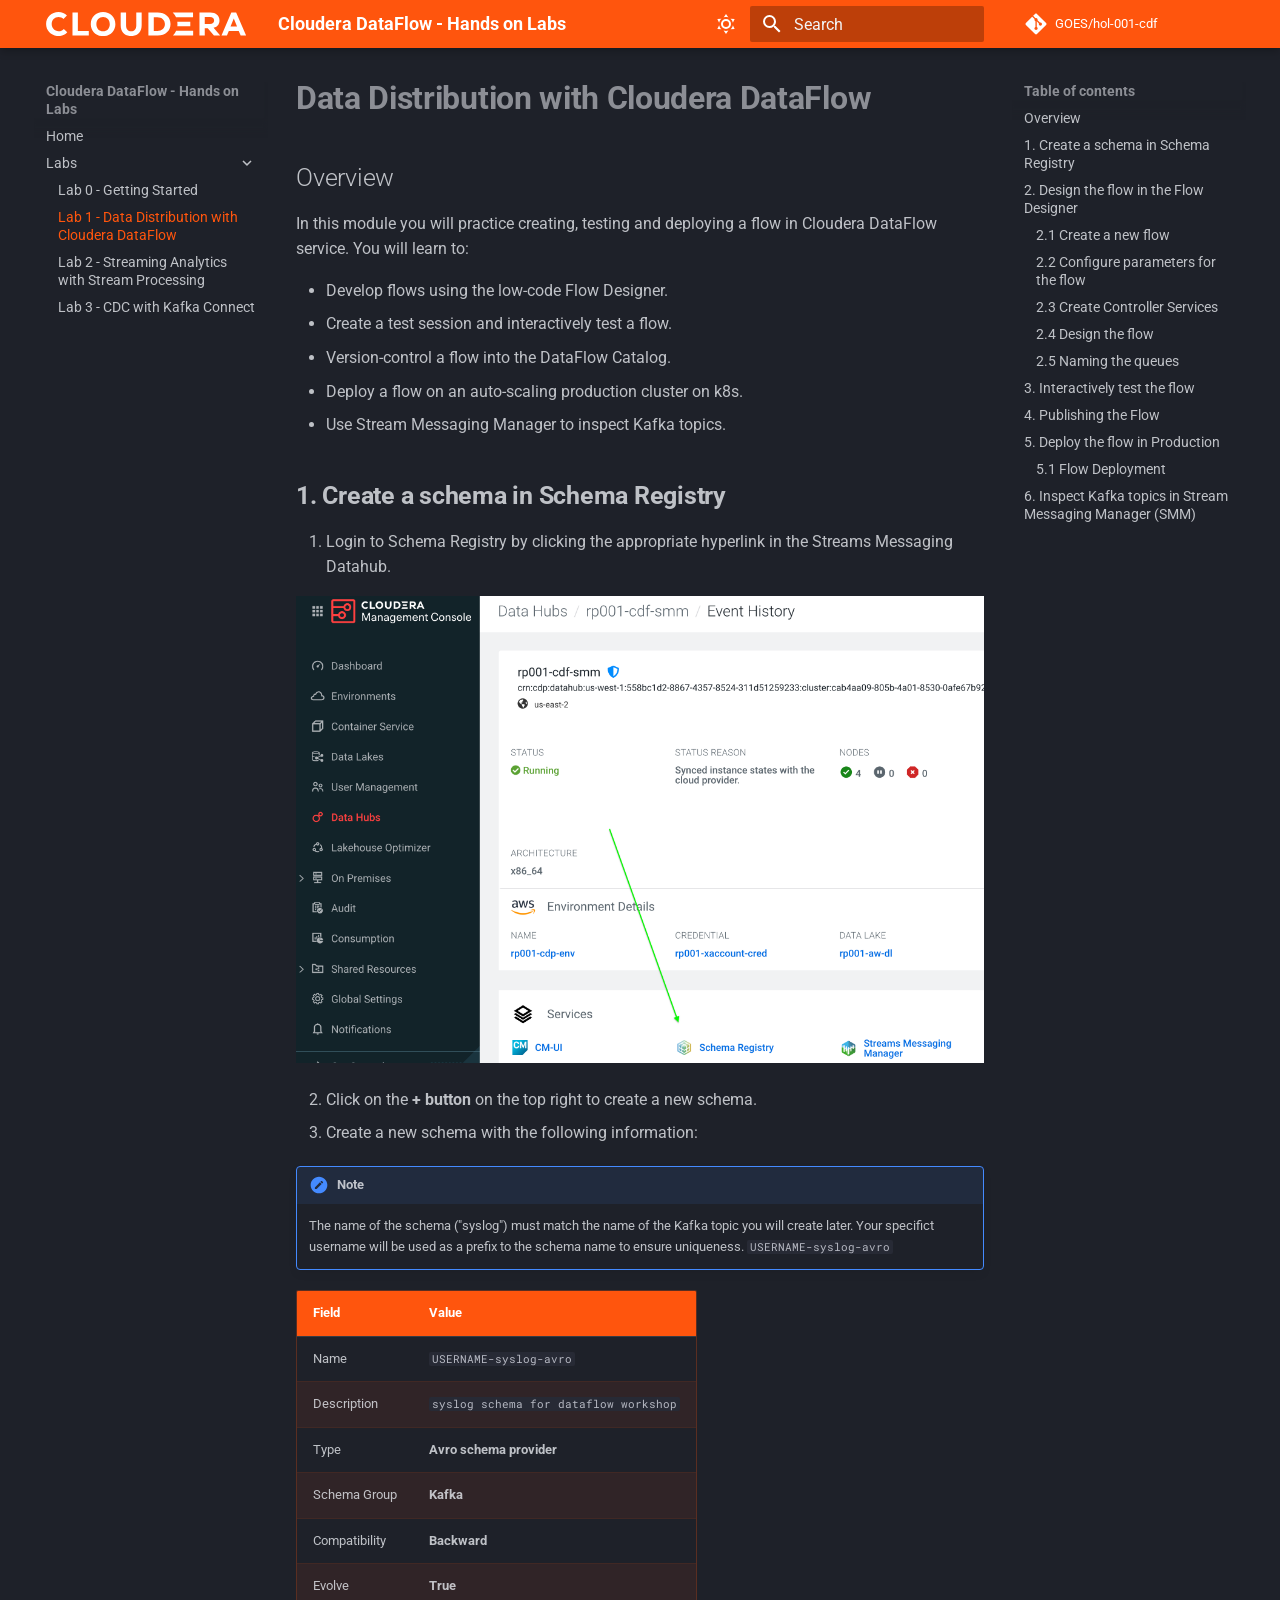
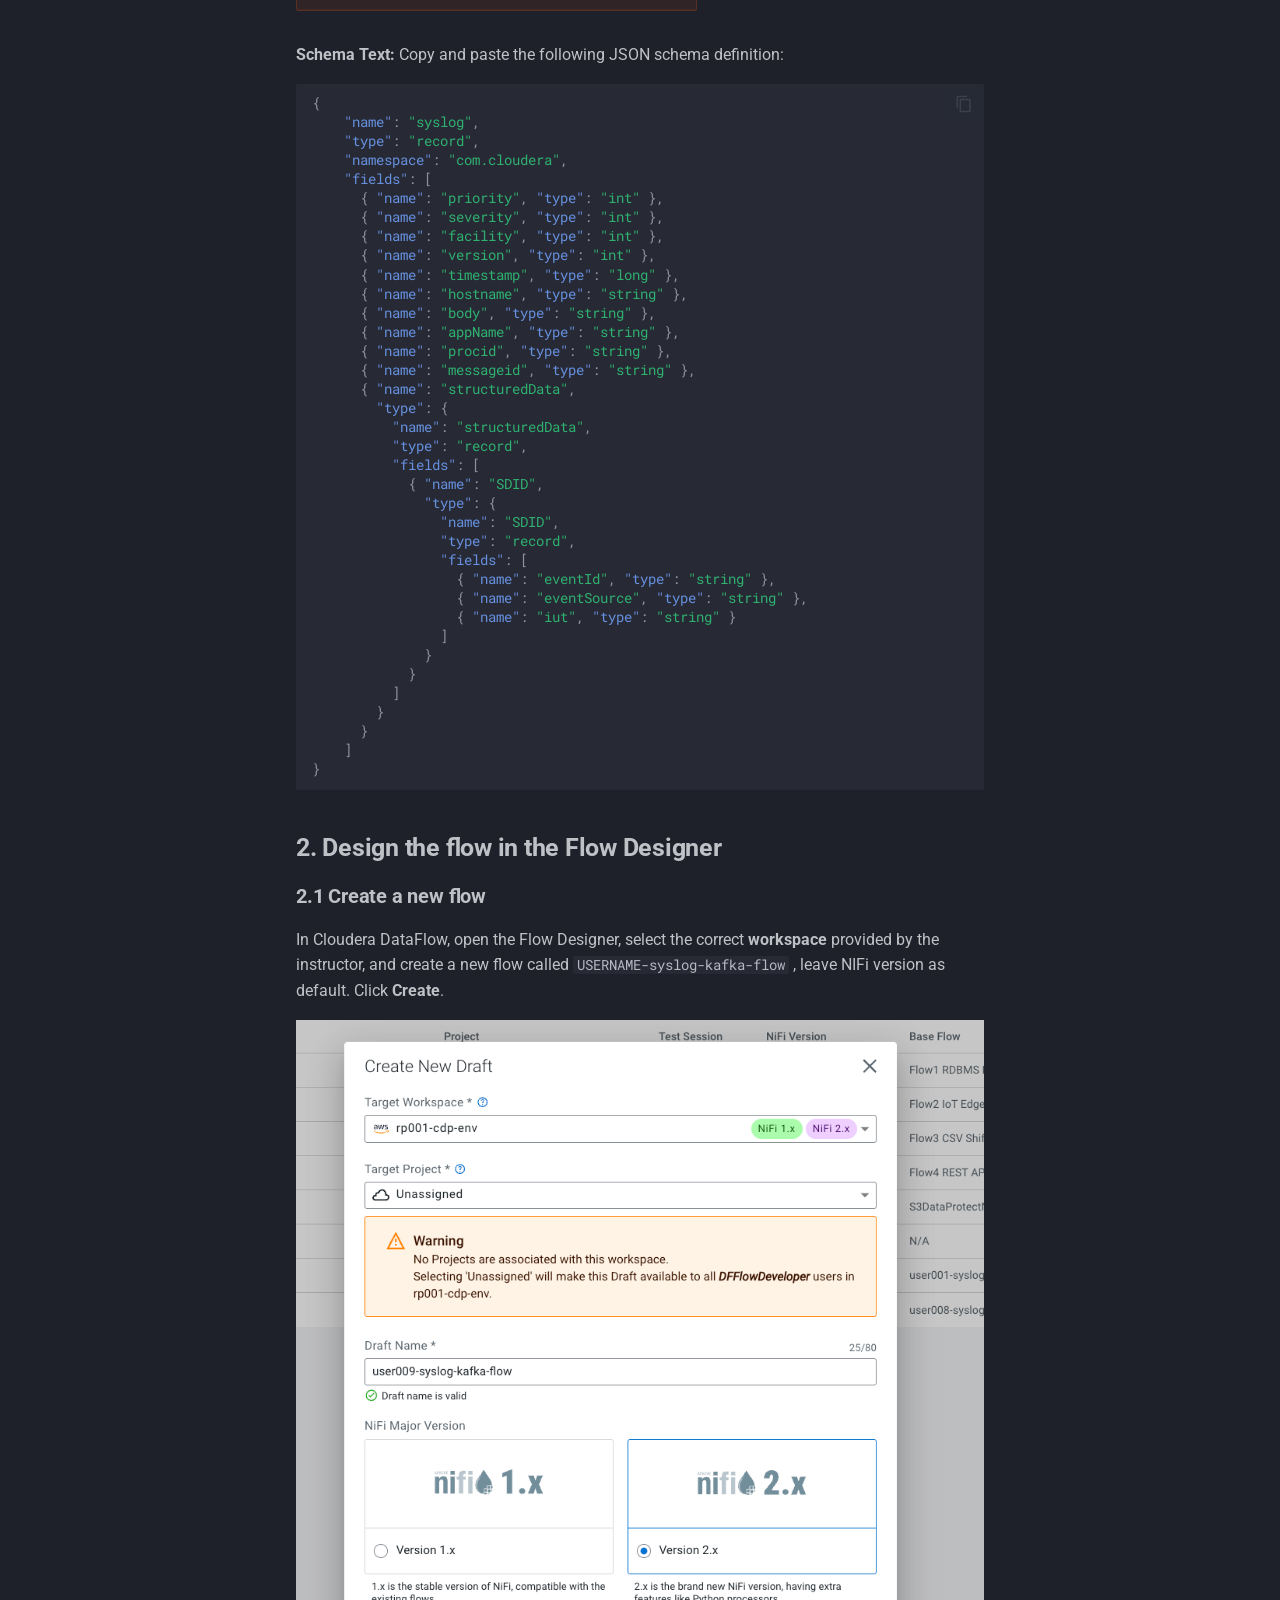
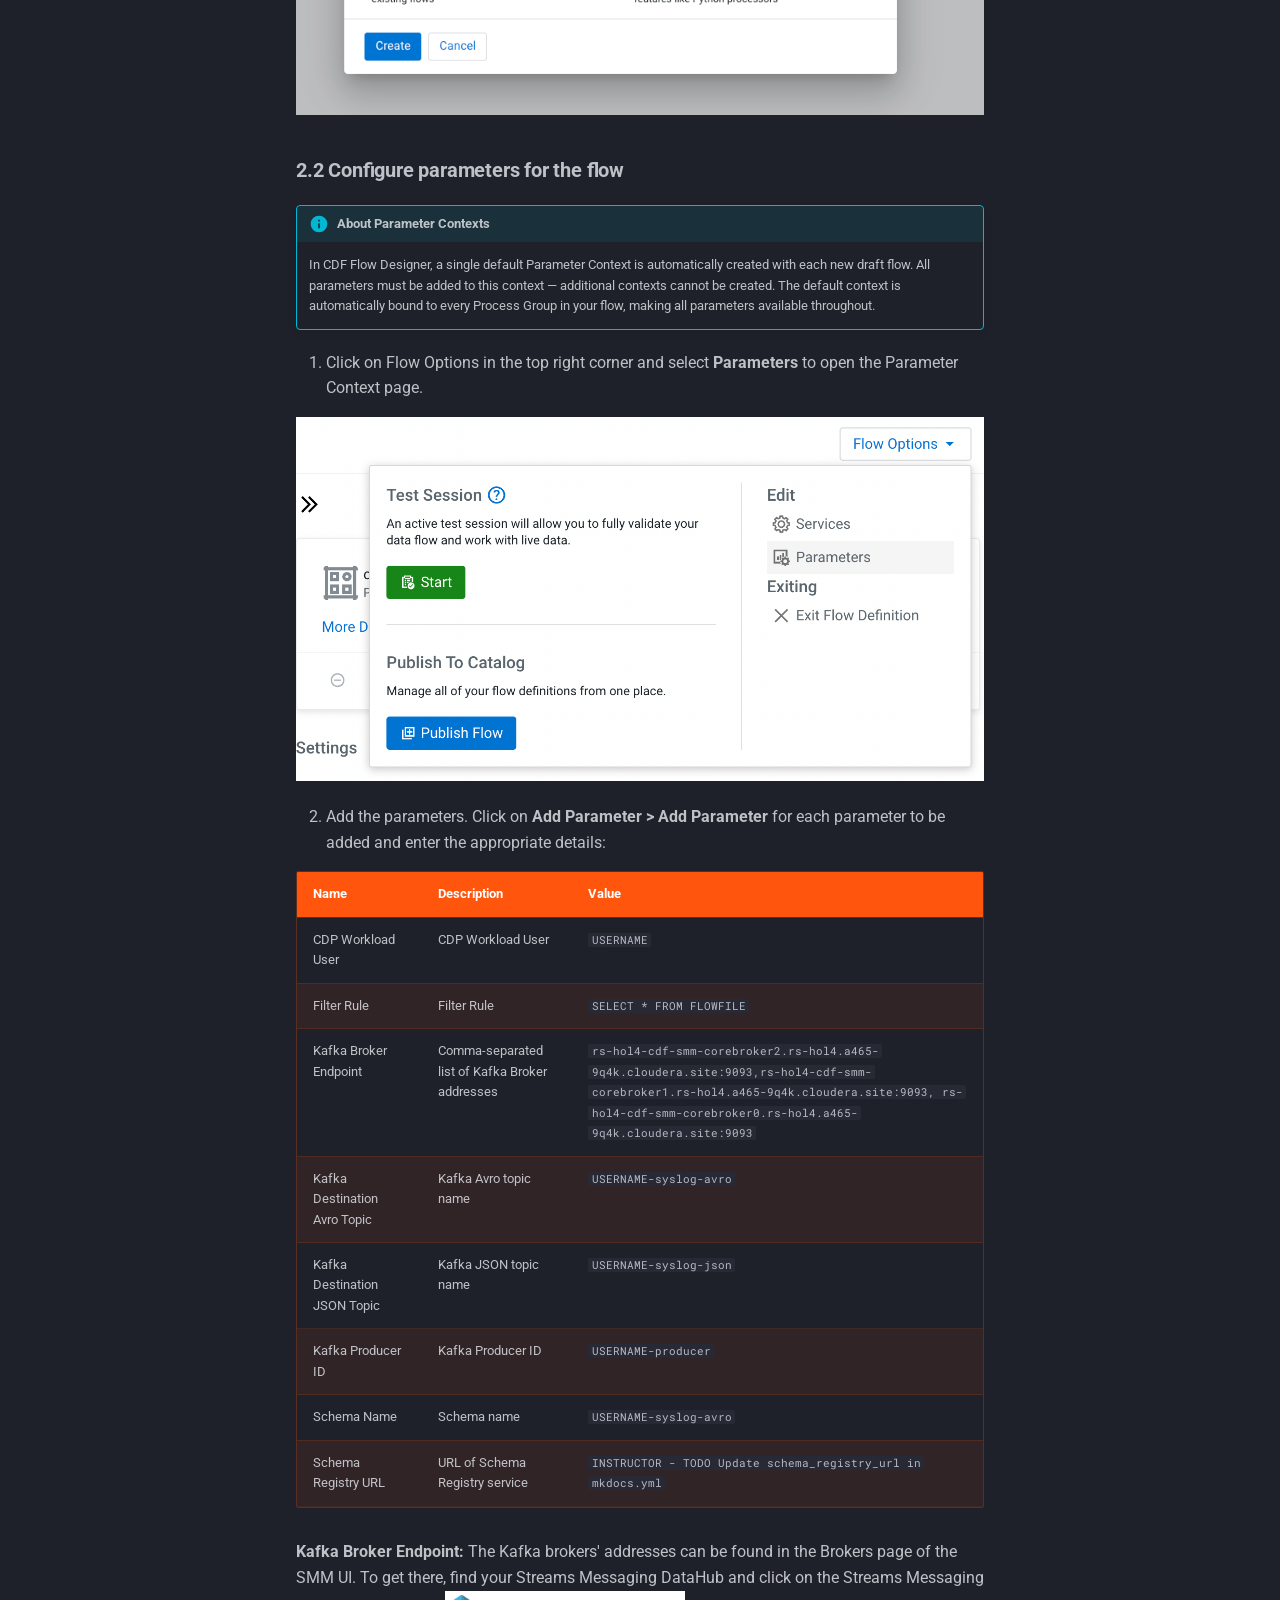
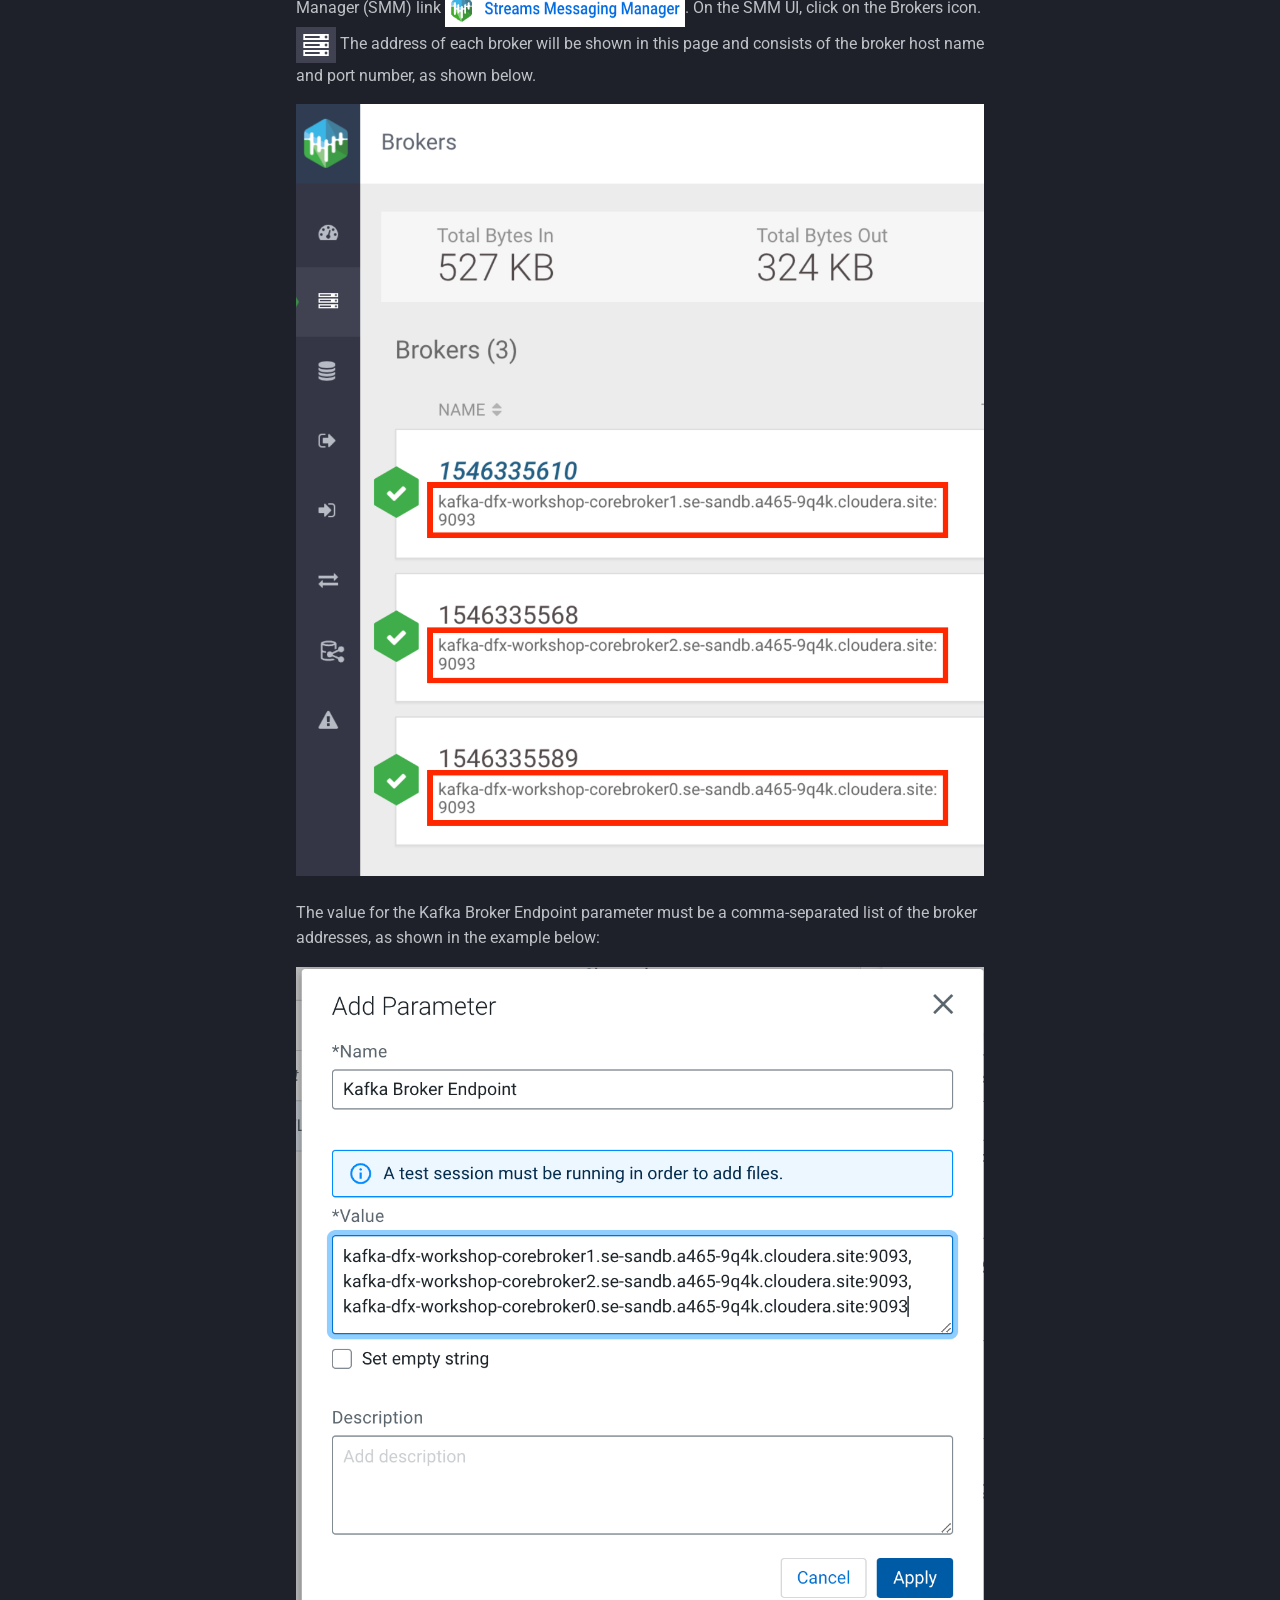
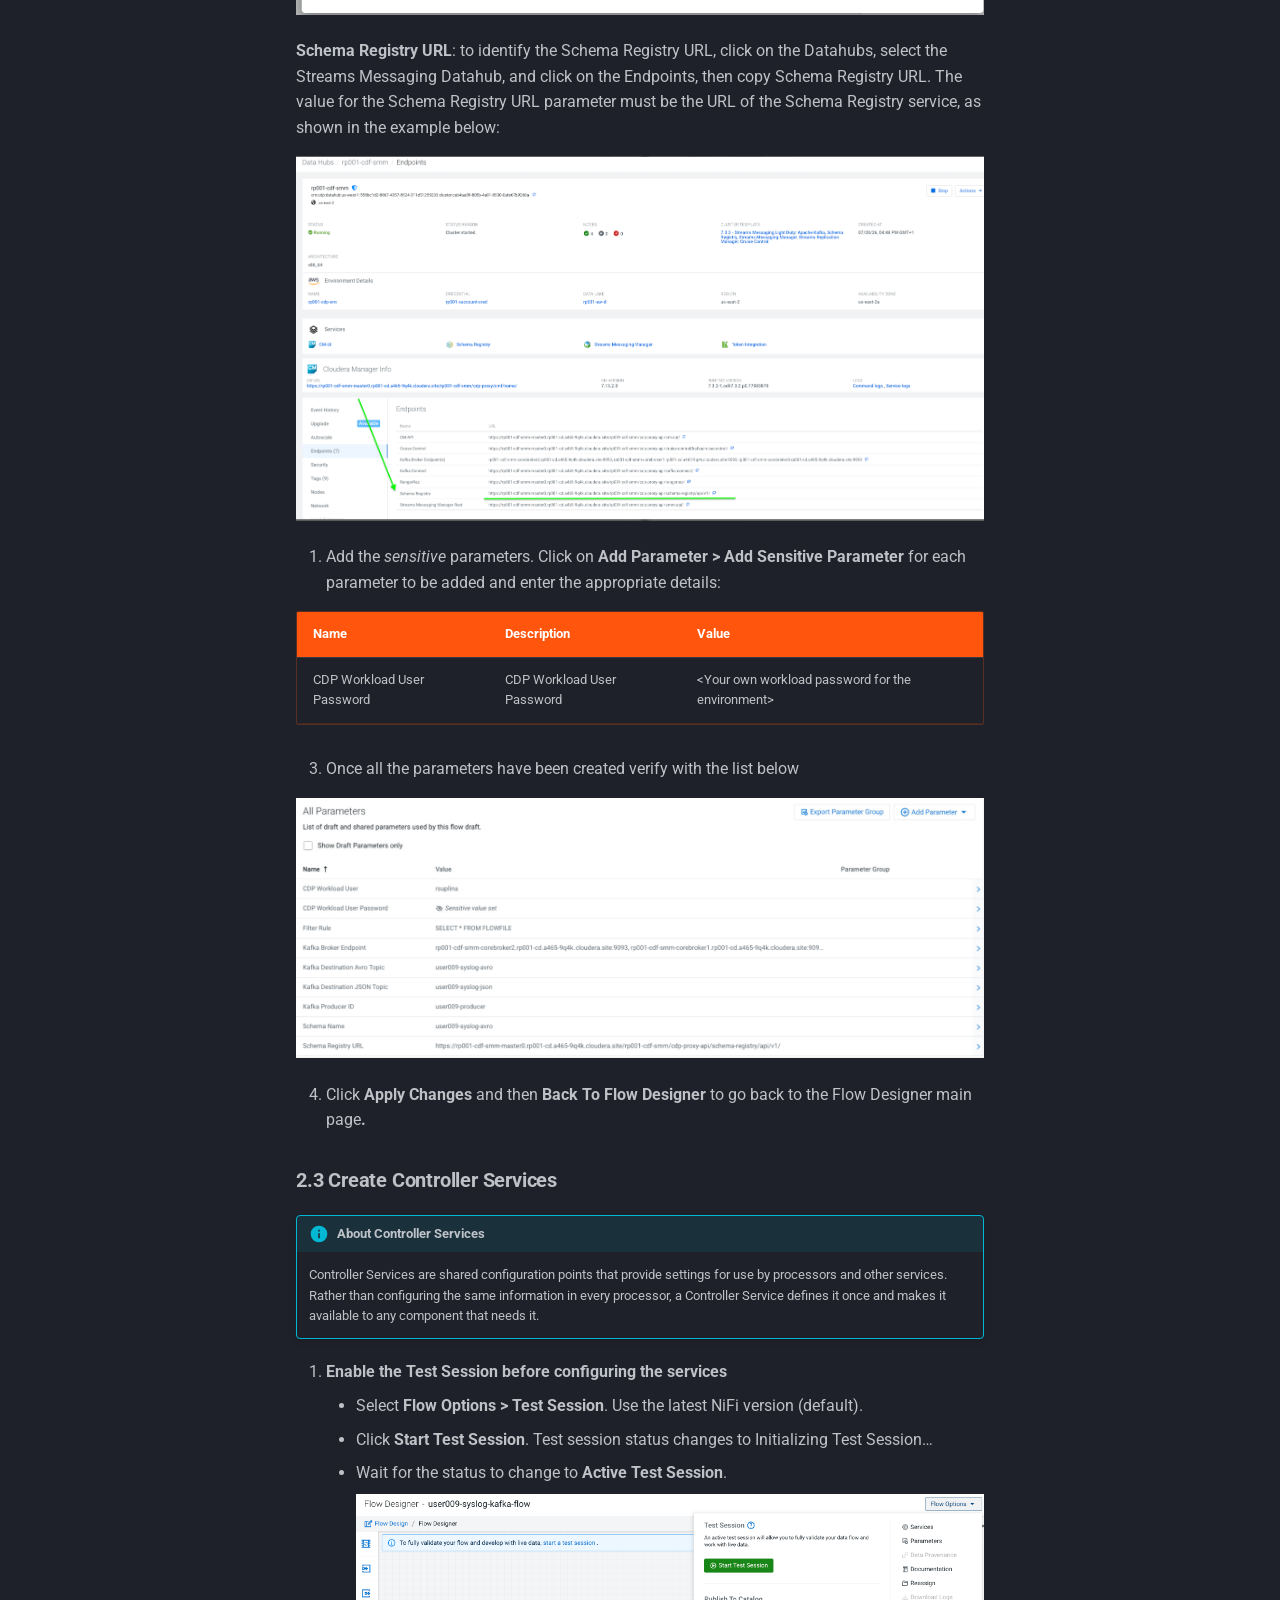
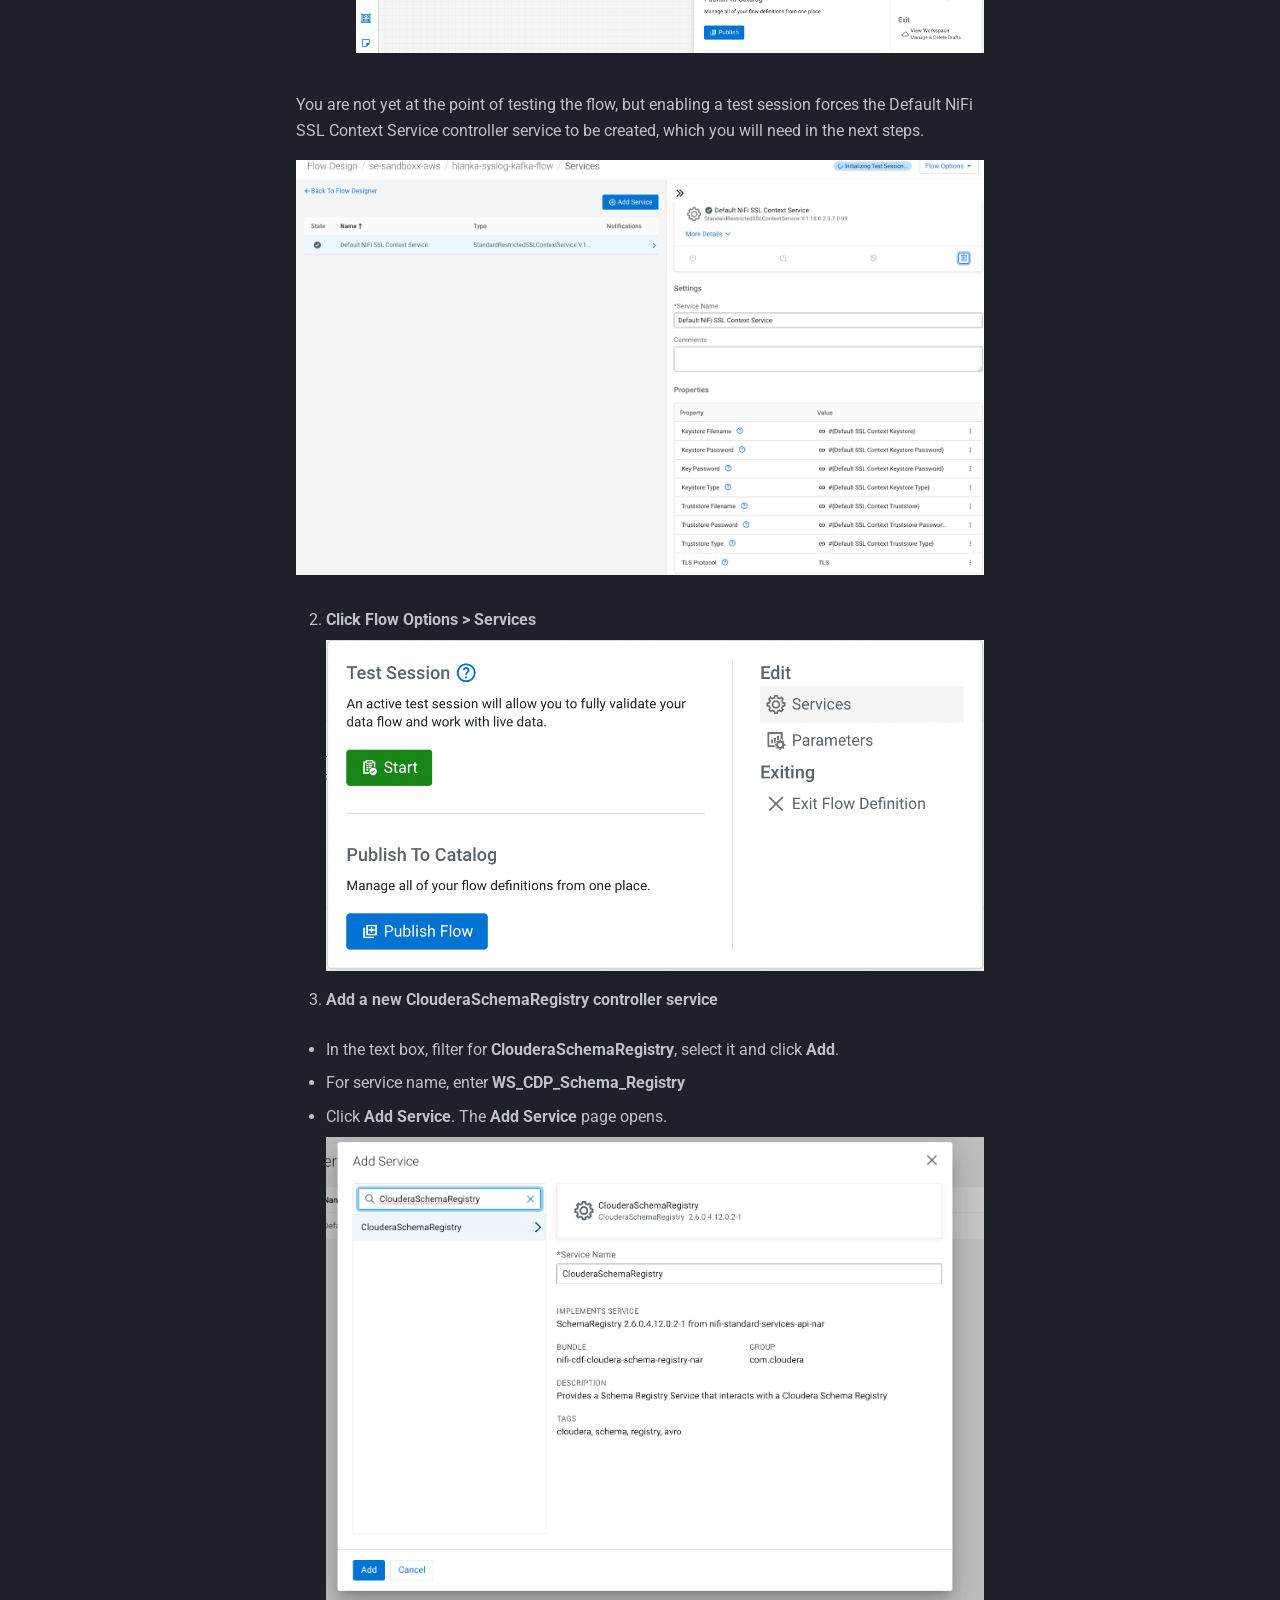
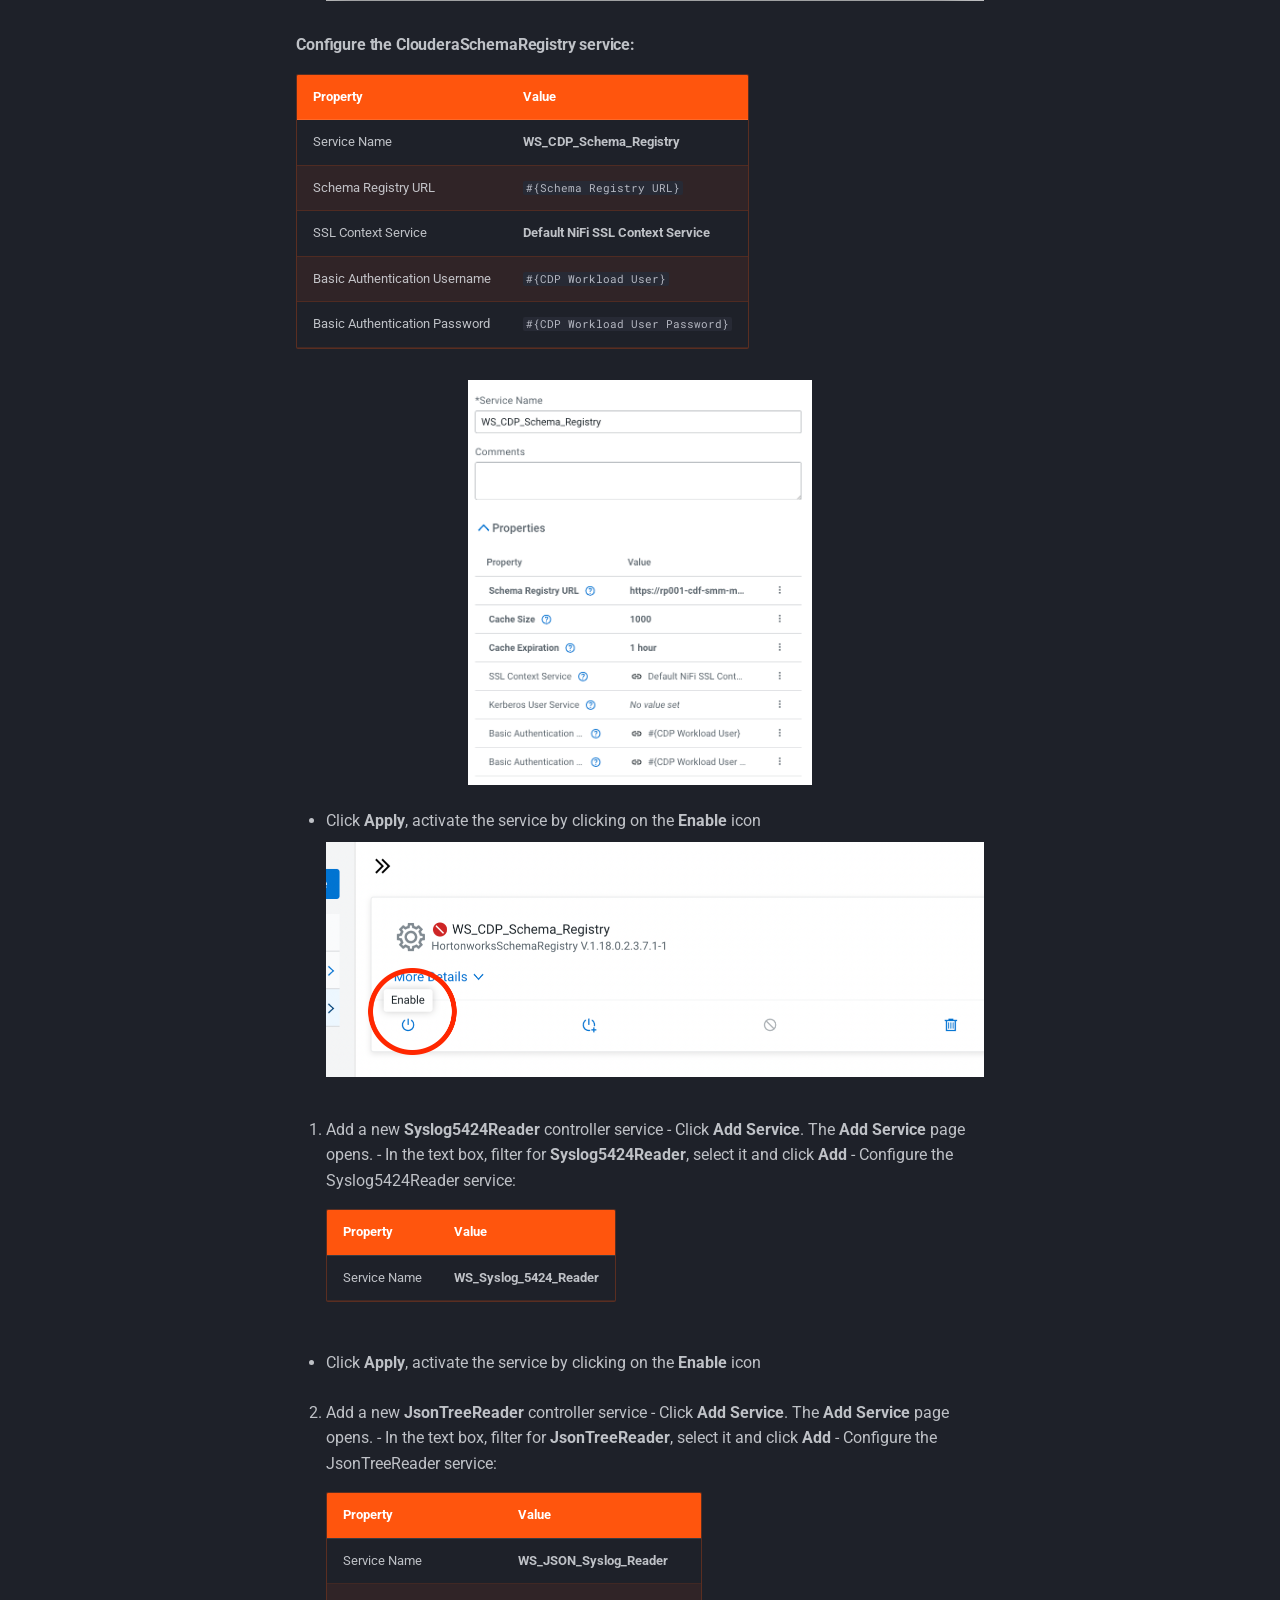
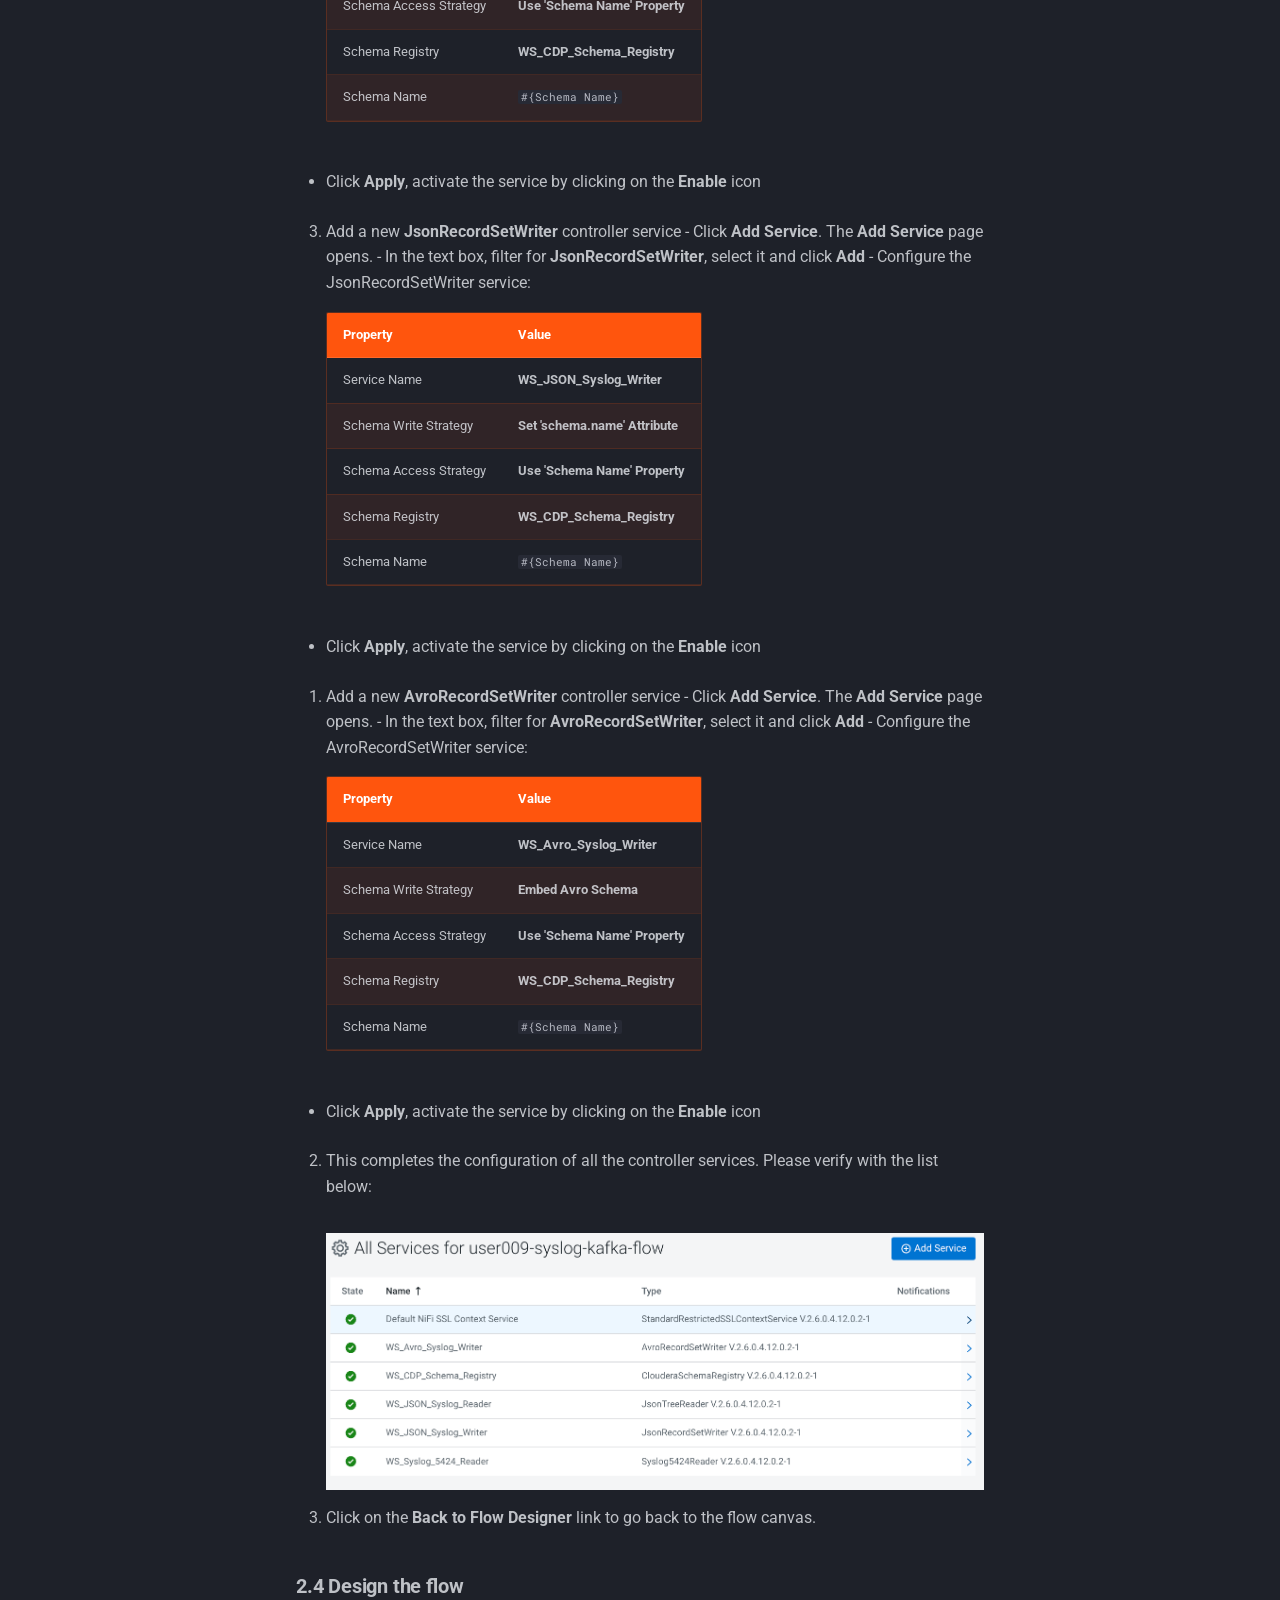
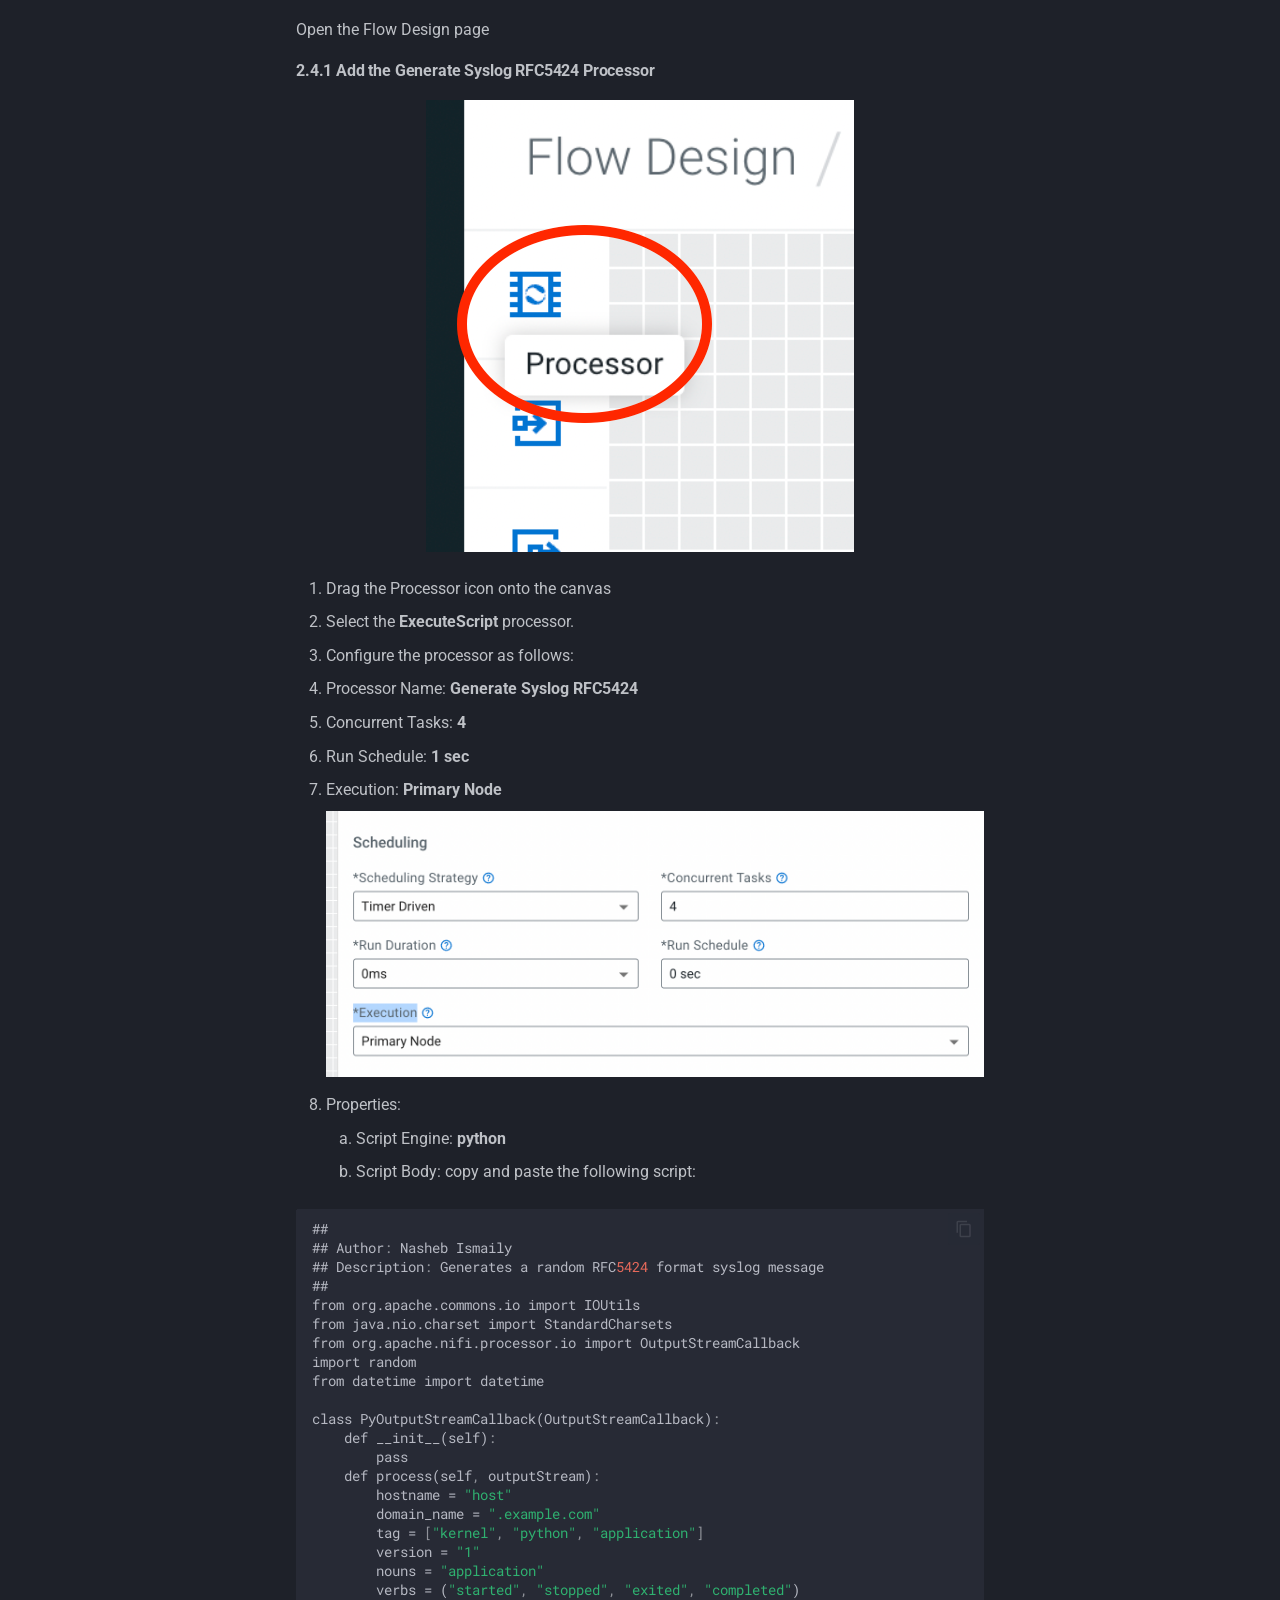
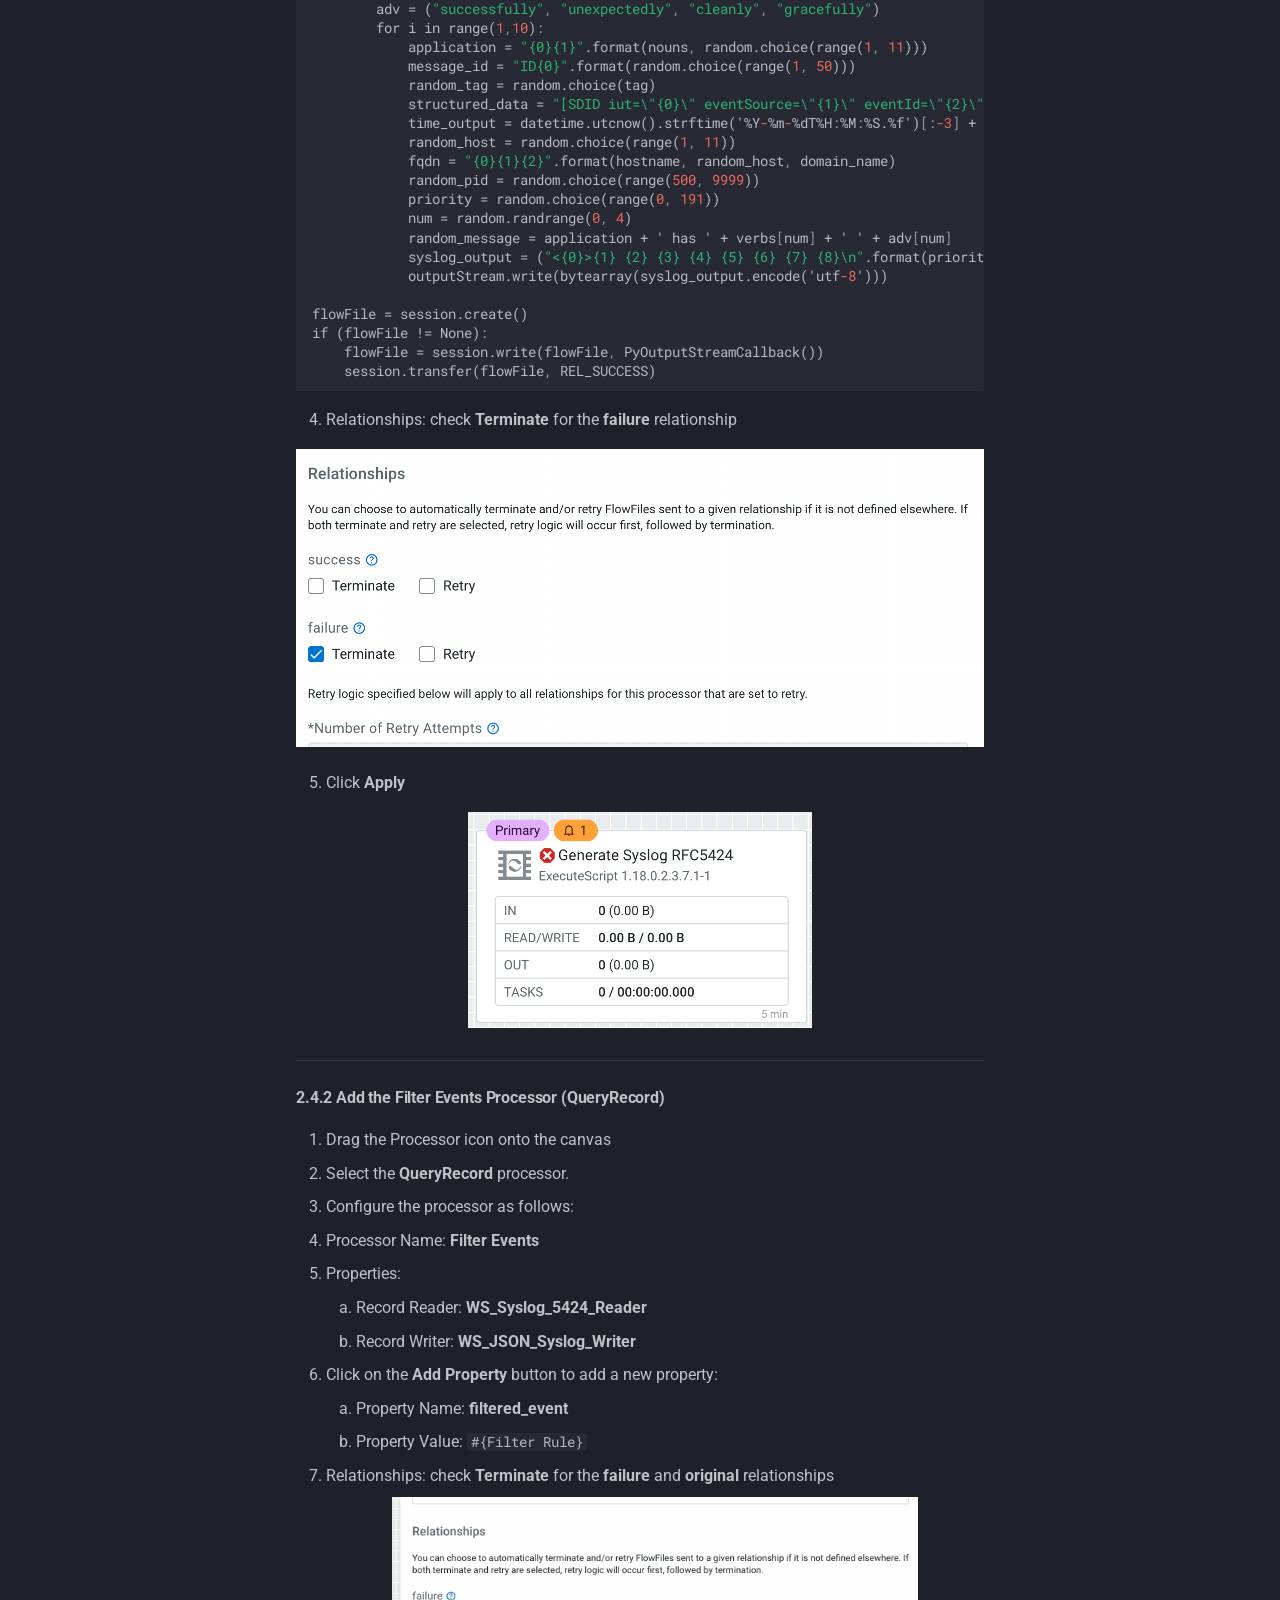
==== labs/lab1/index.html @ 121abe47 "Deployed 4abebe5 with MkDocs version: 1.6.1" ====
<!DOCTYPE html><html lang="en" class="no-js"><head>
    
      <meta charset="utf-8">
      <meta name="viewport" content="width=device-width,initial-scale=1">
      
      
        <meta name="author" content="GOES">
      
      
      
        <link rel="prev" href="../lab0/index.html">
      
      
        <link rel="next" href="../lab2/index.html">
      
      
        
      
      
      <link rel="icon" href="../../assets/images/favicon.ico">
      <meta name="generator" content="mkdocs-1.6.1, mkdocs-material-9.7.7">
    
    
      
        <title>Lab 1 - Data Distribution with Cloudera DataFlow - Cloudera DataFlow - Hands on Labs</title>
      
    
    
      <link rel="stylesheet" href="../../assets/stylesheets/main.ec1eaa64.min.css">
      
        
        <link rel="stylesheet" href="../../assets/stylesheets/palette.ab4e12ef.min.css">
      
      


    
    
      
    
    
      
        
        
        <link rel="preconnect" href="https://fonts.gstatic.com" crossorigin>
        <link rel="stylesheet" href="https://fonts.googleapis.com/css?family=Roboto:300,300i,400,400i,700,700i%7CRoboto+Mono:400,400i,700,700i&amp;display=fallback">
        <style>:root{--md-text-font:"Roboto";--md-code-font:"Roboto Mono"}</style>
      
    
    
      <link rel="stylesheet" href="../../assets/stylesheets/extra.css">
    
    <script>__md_scope=new URL("../..",location),__md_hash=e=>[...e].reduce(((e,_)=>(e<<5)-e+_.charCodeAt(0)),0),__md_get=(e,_=localStorage,t=__md_scope)=>JSON.parse(_.getItem(t.pathname+"."+e)),__md_set=(e,_,t=localStorage,a=__md_scope)=>{try{t.setItem(a.pathname+"."+e,JSON.stringify(_))}catch(e){}}</script>
    
      

    
    
  <link href="../../assets/stylesheets/glightbox.min.css" rel="stylesheet"><script src="../../assets/javascripts/glightbox.min.js"></script><style id="glightbox-style">
            html.glightbox-open { overflow: initial; height: 100%; }
            .gslide-title { margin-top: 0px; user-select: text; }
            .gslide-desc { color: #666; user-select: text; }
            .gslide-image img { background: white; }
            .gscrollbar-fixer { padding-right: 15px; }
            .gdesc-inner { font-size: 0.75rem; }
            body[data-md-color-scheme="slate"] .gdesc-inner { background: var(--md-default-bg-color); }
            body[data-md-color-scheme="slate"] .gslide-title { color: var(--md-default-fg-color); }
            body[data-md-color-scheme="slate"] .gslide-desc { color: var(--md-default-fg-color); }
        </style></head>
  
  
    
    
      
    
    
    
    
    <body dir="ltr" data-md-color-scheme="slate" data-md-color-primary="custom" data-md-color-accent="custom">
  
    
    <input class="md-toggle" data-md-toggle="drawer" type="checkbox" id="__drawer" autocomplete="off">
    <input class="md-toggle" data-md-toggle="search" type="checkbox" id="__search" autocomplete="off">
    <label class="md-overlay" for="__drawer"></label>
    <div data-md-component="skip">
      
        
        <a href="#data-distribution-with-cloudera-dataflow" class="md-skip">
          Skip to content
        </a>
      
    </div>
    <div data-md-component="announce">
      
    </div>
    
    
      

  

<header class="md-header md-header--shadow" data-md-component="header">
  <nav class="md-header__inner md-grid" aria-label="Header">
    <a href="../../index.html" title="Cloudera DataFlow - Hands on Labs" class="md-header__button md-logo" aria-label="Cloudera DataFlow - Hands on Labs" data-md-component="logo">
      
  <img src="../../assets/images/logo-cloudera-white.svg" alt="logo">

    </a>
    <label class="md-header__button md-icon" for="__drawer">
      
      <svg xmlns="http://www.w3.org/2000/svg" viewBox="0 0 24 24"><path d="M3 6h18v2H3zm0 5h18v2H3zm0 5h18v2H3z"></path></svg>
    </label>
    <div class="md-header__title" data-md-component="header-title">
      <div class="md-header__ellipsis">
        <div class="md-header__topic">
          <span class="md-ellipsis">
            Cloudera DataFlow - Hands on Labs
          </span>
        </div>
        <div class="md-header__topic" data-md-component="header-topic">
          <span class="md-ellipsis">
            
              Lab 1 - Data Distribution with Cloudera DataFlow
            
          </span>
        </div>
      </div>
    </div>
    
      
        <form class="md-header__option" data-md-component="palette">
  
    
    
    
    <input class="md-option" data-md-color-media="" data-md-color-scheme="slate" data-md-color-primary="custom" data-md-color-accent="custom" aria-label="Switch to light mode" type="radio" name="__palette" id="__palette_0">
    
      <label class="md-header__button md-icon" title="Switch to light mode" for="__palette_1" hidden>
        <svg xmlns="http://www.w3.org/2000/svg" viewBox="0 0 24 24"><path d="M12 7a5 5 0 0 1 5 5 5 5 0 0 1-5 5 5 5 0 0 1-5-5 5 5 0 0 1 5-5m0 2a3 3 0 0 0-3 3 3 3 0 0 0 3 3 3 3 0 0 0 3-3 3 3 0 0 0-3-3m0-7 2.39 3.42C13.65 5.15 12.84 5 12 5s-1.65.15-2.39.42zM3.34 7l4.16-.35A7.2 7.2 0 0 0 5.94 8.5c-.44.74-.69 1.5-.83 2.29zm.02 10 1.76-3.77a7.131 7.131 0 0 0 2.38 4.14zM20.65 7l-1.77 3.79a7.02 7.02 0 0 0-2.38-4.15zm-.01 10-4.14.36c.59-.51 1.12-1.14 1.54-1.86.42-.73.69-1.5.83-2.29zM12 22l-2.41-3.44c.74.27 1.55.44 2.41.44.82 0 1.63-.17 2.37-.44z"></path></svg>
      </label>
    
  
    
    
    
    <input class="md-option" data-md-color-media="" data-md-color-scheme="default" data-md-color-primary="custom" data-md-color-accent="custom" aria-label="Switch to dark mode" type="radio" name="__palette" id="__palette_1">
    
      <label class="md-header__button md-icon" title="Switch to dark mode" for="__palette_0" hidden>
        <svg xmlns="http://www.w3.org/2000/svg" viewBox="0 0 24 24"><path d="m17.75 4.09-2.53 1.94.91 3.06-2.63-1.81-2.63 1.81.91-3.06-2.53-1.94L12.44 4l1.06-3 1.06 3zm3.5 6.91-1.64 1.25.59 1.98-1.7-1.17-1.7 1.17.59-1.98L15.75 11l2.06-.05L18.5 9l.69 1.95zm-2.28 4.95c.83-.08 1.72 1.1 1.19 1.85-.32.45-.66.87-1.08 1.27C15.17 23 8.84 23 4.94 19.07c-3.91-3.9-3.91-10.24 0-14.14.4-.4.82-.76 1.27-1.08.75-.53 1.93.36 1.85 1.19-.27 2.86.69 5.83 2.89 8.02a9.96 9.96 0 0 0 8.02 2.89m-1.64 2.02a12.08 12.08 0 0 1-7.8-3.47c-2.17-2.19-3.33-5-3.49-7.82-2.81 3.14-2.7 7.96.31 10.98 3.02 3.01 7.84 3.12 10.98.31"></path></svg>
      </label>
    
  
</form>
      
    
    
      <script>var palette=__md_get("__palette");if(palette&&palette.color){if("(prefers-color-scheme)"===palette.color.media){var media=matchMedia("(prefers-color-scheme: light)"),input=document.querySelector(media.matches?"[data-md-color-media='(prefers-color-scheme: light)']":"[data-md-color-media='(prefers-color-scheme: dark)']");palette.color.media=input.getAttribute("data-md-color-media"),palette.color.scheme=input.getAttribute("data-md-color-scheme"),palette.color.primary=input.getAttribute("data-md-color-primary"),palette.color.accent=input.getAttribute("data-md-color-accent")}for(var[key,value]of Object.entries(palette.color))document.body.setAttribute("data-md-color-"+key,value)}</script>
    
    
    
      
      
        <label class="md-header__button md-icon" for="__search">
          
          <svg xmlns="http://www.w3.org/2000/svg" viewBox="0 0 24 24"><path d="M9.5 3A6.5 6.5 0 0 1 16 9.5c0 1.61-.59 3.09-1.56 4.23l.27.27h.79l5 5-1.5 1.5-5-5v-.79l-.27-.27A6.52 6.52 0 0 1 9.5 16 6.5 6.5 0 0 1 3 9.5 6.5 6.5 0 0 1 9.5 3m0 2C7 5 5 7 5 9.5S7 14 9.5 14 14 12 14 9.5 12 5 9.5 5"></path></svg>
        </label>
        <div class="md-search" data-md-component="search" role="dialog">
  <label class="md-search__overlay" for="__search"></label>
  <div class="md-search__inner" role="search">
    <form class="md-search__form" name="search">
      <input type="text" class="md-search__input" name="query" aria-label="Search" placeholder="Search" autocapitalize="off" autocorrect="off" autocomplete="off" spellcheck="false" data-md-component="search-query" required>
      <label class="md-search__icon md-icon" for="__search">
        
        <svg xmlns="http://www.w3.org/2000/svg" viewBox="0 0 24 24"><path d="M9.5 3A6.5 6.5 0 0 1 16 9.5c0 1.61-.59 3.09-1.56 4.23l.27.27h.79l5 5-1.5 1.5-5-5v-.79l-.27-.27A6.52 6.52 0 0 1 9.5 16 6.5 6.5 0 0 1 3 9.5 6.5 6.5 0 0 1 9.5 3m0 2C7 5 5 7 5 9.5S7 14 9.5 14 14 12 14 9.5 12 5 9.5 5"></path></svg>
        
        <svg xmlns="http://www.w3.org/2000/svg" viewBox="0 0 24 24"><path d="M20 11v2H8l5.5 5.5-1.42 1.42L4.16 12l7.92-7.92L13.5 5.5 8 11z"></path></svg>
      </label>
      <nav class="md-search__options" aria-label="Search">
        
        <button type="reset" class="md-search__icon md-icon" title="Clear" aria-label="Clear" tabindex="-1">
          
          <svg xmlns="http://www.w3.org/2000/svg" viewBox="0 0 24 24"><path d="M19 6.41 17.59 5 12 10.59 6.41 5 5 6.41 10.59 12 5 17.59 6.41 19 12 13.41 17.59 19 19 17.59 13.41 12z"></path></svg>
        </button>
      </nav>
      
    </form>
    <div class="md-search__output">
      <div class="md-search__scrollwrap" tabindex="0" data-md-scrollfix>
        <div class="md-search-result" data-md-component="search-result">
          <div class="md-search-result__meta">
            Initializing search
          </div>
          <ol class="md-search-result__list" role="presentation"></ol>
        </div>
      </div>
    </div>
  </div>
</div>
      
    
    
      <div class="md-header__source">
        <a href="https://github.infra.cloudera.com/GOES/hol-001-cdf" title="Go to repository" class="md-source" data-md-component="source">
  <div class="md-source__icon md-icon">
    
    <svg xmlns="http://www.w3.org/2000/svg" viewBox="0 0 448 512"><!--! Font Awesome Free 7.1.0 by @fontawesome - https://fontawesome.com License - https://fontawesome.com/license/free (Icons: CC BY 4.0, Fonts: SIL OFL 1.1, Code: MIT License) Copyright 2025 Fonticons, Inc.--><path d="M439.6 236.1 244 40.5c-5.4-5.5-12.8-8.5-20.4-8.5s-15 3-20.4 8.4L162.5 81l51.5 51.5c27.1-9.1 52.7 16.8 43.4 43.7l49.7 49.7c34.2-11.8 61.2 31 35.5 56.7-26.5 26.5-70.2-2.9-56-37.3L240.3 199v121.9c25.3 12.5 22.3 41.8 9.1 55-6.4 6.4-15.2 10.1-24.3 10.1s-17.8-3.6-24.3-10.1c-17.6-17.6-11.1-46.9 11.2-56v-123c-20.8-8.5-24.6-30.7-18.6-45L142.6 101 8.5 235.1C3 240.6 0 247.9 0 255.5s3 15 8.5 20.4l195.6 195.7c5.4 5.4 12.7 8.4 20.4 8.4s15-3 20.4-8.4l194.7-194.7c5.4-5.4 8.4-12.8 8.4-20.4s-3-15-8.4-20.4"></path></svg>
  </div>
  <div class="md-source__repository">
    GOES/hol-001-cdf
  </div>
</a>
      </div>
    
  </nav>
  
</header>
    
    <div class="md-container" data-md-component="container">
      
      
        
          
        
      
      <main class="md-main" data-md-component="main">
        <div class="md-main__inner md-grid">
          
            
              
              <div class="md-sidebar md-sidebar--primary" data-md-component="sidebar" data-md-type="navigation">
                <div class="md-sidebar__scrollwrap">
                  <div class="md-sidebar__inner">
                    



<nav class="md-nav md-nav--primary" aria-label="Navigation" data-md-level="0">
  <label class="md-nav__title" for="__drawer">
    <a href="../../index.html" title="Cloudera DataFlow - Hands on Labs" class="md-nav__button md-logo" aria-label="Cloudera DataFlow - Hands on Labs" data-md-component="logo">
      
  <img src="../../assets/images/logo-cloudera-white.svg" alt="logo">

    </a>
    Cloudera DataFlow - Hands on Labs
  </label>
  
    <div class="md-nav__source">
      <a href="https://github.infra.cloudera.com/GOES/hol-001-cdf" title="Go to repository" class="md-source" data-md-component="source">
  <div class="md-source__icon md-icon">
    
    <svg xmlns="http://www.w3.org/2000/svg" viewBox="0 0 448 512"><!--! Font Awesome Free 7.1.0 by @fontawesome - https://fontawesome.com License - https://fontawesome.com/license/free (Icons: CC BY 4.0, Fonts: SIL OFL 1.1, Code: MIT License) Copyright 2025 Fonticons, Inc.--><path d="M439.6 236.1 244 40.5c-5.4-5.5-12.8-8.5-20.4-8.5s-15 3-20.4 8.4L162.5 81l51.5 51.5c27.1-9.1 52.7 16.8 43.4 43.7l49.7 49.7c34.2-11.8 61.2 31 35.5 56.7-26.5 26.5-70.2-2.9-56-37.3L240.3 199v121.9c25.3 12.5 22.3 41.8 9.1 55-6.4 6.4-15.2 10.1-24.3 10.1s-17.8-3.6-24.3-10.1c-17.6-17.6-11.1-46.9 11.2-56v-123c-20.8-8.5-24.6-30.7-18.6-45L142.6 101 8.5 235.1C3 240.6 0 247.9 0 255.5s3 15 8.5 20.4l195.6 195.7c5.4 5.4 12.7 8.4 20.4 8.4s15-3 20.4-8.4l194.7-194.7c5.4-5.4 8.4-12.8 8.4-20.4s-3-15-8.4-20.4"></path></svg>
  </div>
  <div class="md-source__repository">
    GOES/hol-001-cdf
  </div>
</a>
    </div>
  
  <ul class="md-nav__list" data-md-scrollfix>
    
      
      
  
  
  
  
    <li class="md-nav__item">
      <a href="../../index.html" class="md-nav__link">
        
  
  
  <span class="md-ellipsis">
    
  
    Home
  

    
  </span>
  
  

      </a>
    </li>
  

    
      
      
  
  
    
  
  
  
    
    
    
    
    
    <li class="md-nav__item md-nav__item--active md-nav__item--nested">
      
        
        
        <input class="md-nav__toggle md-toggle " type="checkbox" id="__nav_2" checked>
        
          
          <label class="md-nav__link" for="__nav_2" id="__nav_2_label" tabindex="0">
            
  
  
  <span class="md-ellipsis">
    
  
    Labs
  

    
  </span>
  
  

            <span class="md-nav__icon md-icon"></span>
          </label>
        
        <nav class="md-nav" data-md-level="1" aria-labelledby="__nav_2_label" aria-expanded="true">
          <label class="md-nav__title" for="__nav_2">
            <span class="md-nav__icon md-icon"></span>
            
  
    Labs
  

          </label>
          <ul class="md-nav__list" data-md-scrollfix>
            
              
                
  
  
  
  
    <li class="md-nav__item">
      <a href="../lab0/index.html" class="md-nav__link">
        
  
  
  <span class="md-ellipsis">
    
  
    Lab 0 - Getting Started
  

    
  </span>
  
  

      </a>
    </li>
  

              
            
              
                
  
  
    
  
  
  
    <li class="md-nav__item md-nav__item--active">
      
      <input class="md-nav__toggle md-toggle" type="checkbox" id="__toc">
      
      
        
      
      
        <label class="md-nav__link md-nav__link--active" for="__toc">
          
  
  
  <span class="md-ellipsis">
    
  
    Lab 1 - Data Distribution with Cloudera DataFlow
  

    
  </span>
  
  

          <span class="md-nav__icon md-icon"></span>
        </label>
      
      <a href="index.html" class="md-nav__link md-nav__link--active">
        
  
  
  <span class="md-ellipsis">
    
  
    Lab 1 - Data Distribution with Cloudera DataFlow
  

    
  </span>
  
  

      </a>
      
        

<nav class="md-nav md-nav--secondary" aria-label="Table of contents">
  
  
  
    
  
  
    <label class="md-nav__title" for="__toc">
      <span class="md-nav__icon md-icon"></span>
      Table of contents
    </label>
    <ul class="md-nav__list" data-md-component="toc" data-md-scrollfix>
      
        <li class="md-nav__item">
  <a href="#overview" class="md-nav__link">
    <span class="md-ellipsis">
      
        Overview
      
    </span>
  </a>
  
</li>
      
        <li class="md-nav__item">
  <a href="#1-create-a-schema-in-schema-registry" class="md-nav__link">
    <span class="md-ellipsis">
      
        1. Create a schema in Schema Registry
      
    </span>
  </a>
  
</li>
      
        <li class="md-nav__item">
  <a href="#2-design-the-flow-in-the-flow-designer" class="md-nav__link">
    <span class="md-ellipsis">
      
        2. Design the flow in the Flow Designer
      
    </span>
  </a>
  
    <nav class="md-nav" aria-label="2. Design the flow in the Flow Designer">
      <ul class="md-nav__list">
        
          <li class="md-nav__item">
  <a href="#21-create-a-new-flow" class="md-nav__link">
    <span class="md-ellipsis">
      
        2.1 Create a new flow
      
    </span>
  </a>
  
</li>
        
          <li class="md-nav__item">
  <a href="#22-configure-parameters-for-the-flow" class="md-nav__link">
    <span class="md-ellipsis">
      
        2.2 Configure parameters for the flow
      
    </span>
  </a>
  
</li>
        
          <li class="md-nav__item">
  <a href="#23-create-controller-services" class="md-nav__link">
    <span class="md-ellipsis">
      
        2.3 Create Controller Services
      
    </span>
  </a>
  
</li>
        
          <li class="md-nav__item">
  <a href="#24-design-the-flow" class="md-nav__link">
    <span class="md-ellipsis">
      
        2.4 Design the flow
      
    </span>
  </a>
  
</li>
        
          <li class="md-nav__item">
  <a href="#25-naming-the-queues" class="md-nav__link">
    <span class="md-ellipsis">
      
        2.5 Naming the queues
      
    </span>
  </a>
  
</li>
        
      </ul>
    </nav>
  
</li>
      
        <li class="md-nav__item">
  <a href="#3-interactively-test-the-flow" class="md-nav__link">
    <span class="md-ellipsis">
      
        3. Interactively test the flow
      
    </span>
  </a>
  
</li>
      
        <li class="md-nav__item">
  <a href="#4-publishing-the-flow" class="md-nav__link">
    <span class="md-ellipsis">
      
        4. Publishing the Flow
      
    </span>
  </a>
  
</li>
      
        <li class="md-nav__item">
  <a href="#5-deploy-the-flow-in-production" class="md-nav__link">
    <span class="md-ellipsis">
      
        5. Deploy the flow in Production
      
    </span>
  </a>
  
    <nav class="md-nav" aria-label="5. Deploy the flow in Production">
      <ul class="md-nav__list">
        
          <li class="md-nav__item">
  <a href="#51-flow-deployment" class="md-nav__link">
    <span class="md-ellipsis">
      
        5.1 Flow Deployment
      
    </span>
  </a>
  
</li>
        
      </ul>
    </nav>
  
</li>
      
        <li class="md-nav__item">
  <a href="#6-inspect-kafka-topics-in-stream-messaging-manager-smm" class="md-nav__link">
    <span class="md-ellipsis">
      
        6. Inspect Kafka topics in Stream Messaging Manager (SMM)
      
    </span>
  </a>
  
</li>
      
    </ul>
  
</nav>
      
    </li>
  

              
            
              
                
  
  
  
  
    <li class="md-nav__item">
      <a href="../lab2/index.html" class="md-nav__link">
        
  
  
  <span class="md-ellipsis">
    
  
    Lab 2 - Streaming Analytics with Stream Processing
  

    
  </span>
  
  

      </a>
    </li>
  

              
            
              
                
  
  
  
  
    <li class="md-nav__item">
      <a href="../lab4/index.html" class="md-nav__link">
        
  
  
  <span class="md-ellipsis">
    
  
    Lab 3 - CDC with Kafka Connect
  

    
  </span>
  
  

      </a>
    </li>
  

              
            
          </ul>
        </nav>
      
    </li>
  

    
  </ul>
</nav>
                  </div>
                </div>
              </div>
            
            
              
              <div class="md-sidebar md-sidebar--secondary" data-md-component="sidebar" data-md-type="toc">
                <div class="md-sidebar__scrollwrap">
                  <div class="md-sidebar__inner">
                    

<nav class="md-nav md-nav--secondary" aria-label="Table of contents">
  
  
  
    
  
  
    <label class="md-nav__title" for="__toc">
      <span class="md-nav__icon md-icon"></span>
      Table of contents
    </label>
    <ul class="md-nav__list" data-md-component="toc" data-md-scrollfix>
      
        <li class="md-nav__item">
  <a href="#overview" class="md-nav__link">
    <span class="md-ellipsis">
      
        Overview
      
    </span>
  </a>
  
</li>
      
        <li class="md-nav__item">
  <a href="#1-create-a-schema-in-schema-registry" class="md-nav__link">
    <span class="md-ellipsis">
      
        1. Create a schema in Schema Registry
      
    </span>
  </a>
  
</li>
      
        <li class="md-nav__item">
  <a href="#2-design-the-flow-in-the-flow-designer" class="md-nav__link">
    <span class="md-ellipsis">
      
        2. Design the flow in the Flow Designer
      
    </span>
  </a>
  
    <nav class="md-nav" aria-label="2. Design the flow in the Flow Designer">
      <ul class="md-nav__list">
        
          <li class="md-nav__item">
  <a href="#21-create-a-new-flow" class="md-nav__link">
    <span class="md-ellipsis">
      
        2.1 Create a new flow
      
    </span>
  </a>
  
</li>
        
          <li class="md-nav__item">
  <a href="#22-configure-parameters-for-the-flow" class="md-nav__link">
    <span class="md-ellipsis">
      
        2.2 Configure parameters for the flow
      
    </span>
  </a>
  
</li>
        
          <li class="md-nav__item">
  <a href="#23-create-controller-services" class="md-nav__link">
    <span class="md-ellipsis">
      
        2.3 Create Controller Services
      
    </span>
  </a>
  
</li>
        
          <li class="md-nav__item">
  <a href="#24-design-the-flow" class="md-nav__link">
    <span class="md-ellipsis">
      
        2.4 Design the flow
      
    </span>
  </a>
  
</li>
        
          <li class="md-nav__item">
  <a href="#25-naming-the-queues" class="md-nav__link">
    <span class="md-ellipsis">
      
        2.5 Naming the queues
      
    </span>
  </a>
  
</li>
        
      </ul>
    </nav>
  
</li>
      
        <li class="md-nav__item">
  <a href="#3-interactively-test-the-flow" class="md-nav__link">
    <span class="md-ellipsis">
      
        3. Interactively test the flow
      
    </span>
  </a>
  
</li>
      
        <li class="md-nav__item">
  <a href="#4-publishing-the-flow" class="md-nav__link">
    <span class="md-ellipsis">
      
        4. Publishing the Flow
      
    </span>
  </a>
  
</li>
      
        <li class="md-nav__item">
  <a href="#5-deploy-the-flow-in-production" class="md-nav__link">
    <span class="md-ellipsis">
      
        5. Deploy the flow in Production
      
    </span>
  </a>
  
    <nav class="md-nav" aria-label="5. Deploy the flow in Production">
      <ul class="md-nav__list">
        
          <li class="md-nav__item">
  <a href="#51-flow-deployment" class="md-nav__link">
    <span class="md-ellipsis">
      
        5.1 Flow Deployment
      
    </span>
  </a>
  
</li>
        
      </ul>
    </nav>
  
</li>
      
        <li class="md-nav__item">
  <a href="#6-inspect-kafka-topics-in-stream-messaging-manager-smm" class="md-nav__link">
    <span class="md-ellipsis">
      
        6. Inspect Kafka topics in Stream Messaging Manager (SMM)
      
    </span>
  </a>
  
</li>
      
    </ul>
  
</nav>
                  </div>
                </div>
              </div>
            
          
          
            <div class="md-content" data-md-component="content">
              
              <article class="md-content__inner md-typeset">
                
                  



<h1 id="data-distribution-with-cloudera-dataflow"><strong>Data Distribution with Cloudera DataFlow</strong></h1>
<h2 id="overview">Overview</h2>
<p>In this module you will practice creating, testing and deploying a flow in Cloudera DataFlow service. You will learn to:</p>
<ul>
<li>Develop flows using the low-code Flow Designer.  </li>
<li>Create a test session and interactively test a flow.  </li>
<li>Version-control a flow into the DataFlow Catalog.  </li>
<li>Deploy a flow on an auto-scaling production cluster on k8s.</li>
<li>Use Stream Messaging Manager to inspect Kafka topics.  </li>
</ul>
<h2 id="1-create-a-schema-in-schema-registry"><strong>1. Create a schema in Schema Registry</strong></h2>
<ol>
<li>Login to Schema Registry by clicking the appropriate hyperlink in the Streams Messaging Datahub.</li>
</ol>
<p align="center">
  <a class="glightbox" data-type="image" data-width="auto" data-height="auto" href="../../assets/images/lab_images/lab1/1.12.png" data-desc-position="bottom"><img src="../../assets/images/lab_images/lab1/1.12.png" alt="Schema Registry Screenshot"></a>
</p>

<ol start="2">
<li>Click on the <strong>+ button</strong> on the top right to create a new schema.</li>
<li>Create a new schema with the following information:</li>
</ol>
<div class="admonition note">
<p class="admonition-title">Note</p>
<p>The name of the schema ("syslog") must match the name of the Kafka topic you will create later. Your specifict username will be used as a prefix to the schema name to ensure uniqueness. <code>USERNAME-syslog-avro</code></p>
</div>
<table>
<thead>
<tr>
<th>Field</th>
<th>Value</th>
</tr>
</thead>
<tbody>
<tr>
<td>Name</td>
<td><code>USERNAME-syslog-avro</code></td>
</tr>
<tr>
<td>Description</td>
<td><code>syslog schema for dataflow workshop</code></td>
</tr>
<tr>
<td>Type</td>
<td><strong>Avro schema provider</strong></td>
</tr>
<tr>
<td>Schema Group</td>
<td><strong>Kafka</strong></td>
</tr>
<tr>
<td>Compatibility</td>
<td><strong>Backward</strong></td>
</tr>
<tr>
<td>Evolve</td>
<td><strong>True</strong></td>
</tr>
</tbody>
</table>
<p><strong>Schema Text:</strong> Copy and paste the following JSON schema definition:</p>
<div class="language-json highlight"><pre><span></span><code><span id="__span-0-1"><a id="__codelineno-0-1" name="__codelineno-0-1" href="#__codelineno-0-1"></a><span class="p">{</span>
</span><span id="__span-0-2"><a id="__codelineno-0-2" name="__codelineno-0-2" href="#__codelineno-0-2"></a><span class="w">    </span><span class="nt">"name"</span><span class="p">:</span><span class="w"> </span><span class="s2">"syslog"</span><span class="p">,</span>
</span><span id="__span-0-3"><a id="__codelineno-0-3" name="__codelineno-0-3" href="#__codelineno-0-3"></a><span class="w">    </span><span class="nt">"type"</span><span class="p">:</span><span class="w"> </span><span class="s2">"record"</span><span class="p">,</span>
</span><span id="__span-0-4"><a id="__codelineno-0-4" name="__codelineno-0-4" href="#__codelineno-0-4"></a><span class="w">    </span><span class="nt">"namespace"</span><span class="p">:</span><span class="w"> </span><span class="s2">"com.cloudera"</span><span class="p">,</span>
</span><span id="__span-0-5"><a id="__codelineno-0-5" name="__codelineno-0-5" href="#__codelineno-0-5"></a><span class="w">    </span><span class="nt">"fields"</span><span class="p">:</span><span class="w"> </span><span class="p">[</span>
</span><span id="__span-0-6"><a id="__codelineno-0-6" name="__codelineno-0-6" href="#__codelineno-0-6"></a><span class="w">      </span><span class="p">{</span><span class="w"> </span><span class="nt">"name"</span><span class="p">:</span><span class="w"> </span><span class="s2">"priority"</span><span class="p">,</span><span class="w"> </span><span class="nt">"type"</span><span class="p">:</span><span class="w"> </span><span class="s2">"int"</span><span class="w"> </span><span class="p">},</span>
</span><span id="__span-0-7"><a id="__codelineno-0-7" name="__codelineno-0-7" href="#__codelineno-0-7"></a><span class="w">      </span><span class="p">{</span><span class="w"> </span><span class="nt">"name"</span><span class="p">:</span><span class="w"> </span><span class="s2">"severity"</span><span class="p">,</span><span class="w"> </span><span class="nt">"type"</span><span class="p">:</span><span class="w"> </span><span class="s2">"int"</span><span class="w"> </span><span class="p">},</span>
</span><span id="__span-0-8"><a id="__codelineno-0-8" name="__codelineno-0-8" href="#__codelineno-0-8"></a><span class="w">      </span><span class="p">{</span><span class="w"> </span><span class="nt">"name"</span><span class="p">:</span><span class="w"> </span><span class="s2">"facility"</span><span class="p">,</span><span class="w"> </span><span class="nt">"type"</span><span class="p">:</span><span class="w"> </span><span class="s2">"int"</span><span class="w"> </span><span class="p">},</span>
</span><span id="__span-0-9"><a id="__codelineno-0-9" name="__codelineno-0-9" href="#__codelineno-0-9"></a><span class="w">      </span><span class="p">{</span><span class="w"> </span><span class="nt">"name"</span><span class="p">:</span><span class="w"> </span><span class="s2">"version"</span><span class="p">,</span><span class="w"> </span><span class="nt">"type"</span><span class="p">:</span><span class="w"> </span><span class="s2">"int"</span><span class="w"> </span><span class="p">},</span>
</span><span id="__span-0-10"><a id="__codelineno-0-10" name="__codelineno-0-10" href="#__codelineno-0-10"></a><span class="w">      </span><span class="p">{</span><span class="w"> </span><span class="nt">"name"</span><span class="p">:</span><span class="w"> </span><span class="s2">"timestamp"</span><span class="p">,</span><span class="w"> </span><span class="nt">"type"</span><span class="p">:</span><span class="w"> </span><span class="s2">"long"</span><span class="w"> </span><span class="p">},</span>
</span><span id="__span-0-11"><a id="__codelineno-0-11" name="__codelineno-0-11" href="#__codelineno-0-11"></a><span class="w">      </span><span class="p">{</span><span class="w"> </span><span class="nt">"name"</span><span class="p">:</span><span class="w"> </span><span class="s2">"hostname"</span><span class="p">,</span><span class="w"> </span><span class="nt">"type"</span><span class="p">:</span><span class="w"> </span><span class="s2">"string"</span><span class="w"> </span><span class="p">},</span>
</span><span id="__span-0-12"><a id="__codelineno-0-12" name="__codelineno-0-12" href="#__codelineno-0-12"></a><span class="w">      </span><span class="p">{</span><span class="w"> </span><span class="nt">"name"</span><span class="p">:</span><span class="w"> </span><span class="s2">"body"</span><span class="p">,</span><span class="w"> </span><span class="nt">"type"</span><span class="p">:</span><span class="w"> </span><span class="s2">"string"</span><span class="w"> </span><span class="p">},</span>
</span><span id="__span-0-13"><a id="__codelineno-0-13" name="__codelineno-0-13" href="#__codelineno-0-13"></a><span class="w">      </span><span class="p">{</span><span class="w"> </span><span class="nt">"name"</span><span class="p">:</span><span class="w"> </span><span class="s2">"appName"</span><span class="p">,</span><span class="w"> </span><span class="nt">"type"</span><span class="p">:</span><span class="w"> </span><span class="s2">"string"</span><span class="w"> </span><span class="p">},</span>
</span><span id="__span-0-14"><a id="__codelineno-0-14" name="__codelineno-0-14" href="#__codelineno-0-14"></a><span class="w">      </span><span class="p">{</span><span class="w"> </span><span class="nt">"name"</span><span class="p">:</span><span class="w"> </span><span class="s2">"procid"</span><span class="p">,</span><span class="w"> </span><span class="nt">"type"</span><span class="p">:</span><span class="w"> </span><span class="s2">"string"</span><span class="w"> </span><span class="p">},</span>
</span><span id="__span-0-15"><a id="__codelineno-0-15" name="__codelineno-0-15" href="#__codelineno-0-15"></a><span class="w">      </span><span class="p">{</span><span class="w"> </span><span class="nt">"name"</span><span class="p">:</span><span class="w"> </span><span class="s2">"messageid"</span><span class="p">,</span><span class="w"> </span><span class="nt">"type"</span><span class="p">:</span><span class="w"> </span><span class="s2">"string"</span><span class="w"> </span><span class="p">},</span>
</span><span id="__span-0-16"><a id="__codelineno-0-16" name="__codelineno-0-16" href="#__codelineno-0-16"></a><span class="w">      </span><span class="p">{</span><span class="w"> </span><span class="nt">"name"</span><span class="p">:</span><span class="w"> </span><span class="s2">"structuredData"</span><span class="p">,</span>
</span><span id="__span-0-17"><a id="__codelineno-0-17" name="__codelineno-0-17" href="#__codelineno-0-17"></a><span class="w">        </span><span class="nt">"type"</span><span class="p">:</span><span class="w"> </span><span class="p">{</span>
</span><span id="__span-0-18"><a id="__codelineno-0-18" name="__codelineno-0-18" href="#__codelineno-0-18"></a><span class="w">          </span><span class="nt">"name"</span><span class="p">:</span><span class="w"> </span><span class="s2">"structuredData"</span><span class="p">,</span>
</span><span id="__span-0-19"><a id="__codelineno-0-19" name="__codelineno-0-19" href="#__codelineno-0-19"></a><span class="w">          </span><span class="nt">"type"</span><span class="p">:</span><span class="w"> </span><span class="s2">"record"</span><span class="p">,</span>
</span><span id="__span-0-20"><a id="__codelineno-0-20" name="__codelineno-0-20" href="#__codelineno-0-20"></a><span class="w">          </span><span class="nt">"fields"</span><span class="p">:</span><span class="w"> </span><span class="p">[</span>
</span><span id="__span-0-21"><a id="__codelineno-0-21" name="__codelineno-0-21" href="#__codelineno-0-21"></a><span class="w">            </span><span class="p">{</span><span class="w"> </span><span class="nt">"name"</span><span class="p">:</span><span class="w"> </span><span class="s2">"SDID"</span><span class="p">,</span>
</span><span id="__span-0-22"><a id="__codelineno-0-22" name="__codelineno-0-22" href="#__codelineno-0-22"></a><span class="w">              </span><span class="nt">"type"</span><span class="p">:</span><span class="w"> </span><span class="p">{</span>
</span><span id="__span-0-23"><a id="__codelineno-0-23" name="__codelineno-0-23" href="#__codelineno-0-23"></a><span class="w">                </span><span class="nt">"name"</span><span class="p">:</span><span class="w"> </span><span class="s2">"SDID"</span><span class="p">,</span>
</span><span id="__span-0-24"><a id="__codelineno-0-24" name="__codelineno-0-24" href="#__codelineno-0-24"></a><span class="w">                </span><span class="nt">"type"</span><span class="p">:</span><span class="w"> </span><span class="s2">"record"</span><span class="p">,</span>
</span><span id="__span-0-25"><a id="__codelineno-0-25" name="__codelineno-0-25" href="#__codelineno-0-25"></a><span class="w">                </span><span class="nt">"fields"</span><span class="p">:</span><span class="w"> </span><span class="p">[</span>
</span><span id="__span-0-26"><a id="__codelineno-0-26" name="__codelineno-0-26" href="#__codelineno-0-26"></a><span class="w">                  </span><span class="p">{</span><span class="w"> </span><span class="nt">"name"</span><span class="p">:</span><span class="w"> </span><span class="s2">"eventId"</span><span class="p">,</span><span class="w"> </span><span class="nt">"type"</span><span class="p">:</span><span class="w"> </span><span class="s2">"string"</span><span class="w"> </span><span class="p">},</span>
</span><span id="__span-0-27"><a id="__codelineno-0-27" name="__codelineno-0-27" href="#__codelineno-0-27"></a><span class="w">                  </span><span class="p">{</span><span class="w"> </span><span class="nt">"name"</span><span class="p">:</span><span class="w"> </span><span class="s2">"eventSource"</span><span class="p">,</span><span class="w"> </span><span class="nt">"type"</span><span class="p">:</span><span class="w"> </span><span class="s2">"string"</span><span class="w"> </span><span class="p">},</span>
</span><span id="__span-0-28"><a id="__codelineno-0-28" name="__codelineno-0-28" href="#__codelineno-0-28"></a><span class="w">                  </span><span class="p">{</span><span class="w"> </span><span class="nt">"name"</span><span class="p">:</span><span class="w"> </span><span class="s2">"iut"</span><span class="p">,</span><span class="w"> </span><span class="nt">"type"</span><span class="p">:</span><span class="w"> </span><span class="s2">"string"</span><span class="w"> </span><span class="p">}</span>
</span><span id="__span-0-29"><a id="__codelineno-0-29" name="__codelineno-0-29" href="#__codelineno-0-29"></a><span class="w">                </span><span class="p">]</span>
</span><span id="__span-0-30"><a id="__codelineno-0-30" name="__codelineno-0-30" href="#__codelineno-0-30"></a><span class="w">              </span><span class="p">}</span>
</span><span id="__span-0-31"><a id="__codelineno-0-31" name="__codelineno-0-31" href="#__codelineno-0-31"></a><span class="w">            </span><span class="p">}</span>
</span><span id="__span-0-32"><a id="__codelineno-0-32" name="__codelineno-0-32" href="#__codelineno-0-32"></a><span class="w">          </span><span class="p">]</span>
</span><span id="__span-0-33"><a id="__codelineno-0-33" name="__codelineno-0-33" href="#__codelineno-0-33"></a><span class="w">        </span><span class="p">}</span>
</span><span id="__span-0-34"><a id="__codelineno-0-34" name="__codelineno-0-34" href="#__codelineno-0-34"></a><span class="w">      </span><span class="p">}</span>
</span><span id="__span-0-35"><a id="__codelineno-0-35" name="__codelineno-0-35" href="#__codelineno-0-35"></a><span class="w">    </span><span class="p">]</span>
</span><span id="__span-0-36"><a id="__codelineno-0-36" name="__codelineno-0-36" href="#__codelineno-0-36"></a><span class="p">}</span>
</span></code></pre></div>
<h2 id="2-design-the-flow-in-the-flow-designer"><strong>2. Design the flow in the Flow Designer</strong></h2>
<h3 id="21-create-a-new-flow"><strong>2.1 Create a new flow</strong></h3>
<p>In Cloudera DataFlow, open the Flow Designer, select the correct <strong>workspace</strong> provided by the instructor, and create a new flow called <code>USERNAME-syslog-kafka-flow</code> , leave NIFi version as default. Click <strong>Create</strong>.</p>
<p align="center">
  <a class="glightbox" data-type="image" data-width="auto" data-height="auto" href="../../assets/images/lab_images/lab1/3.1.png" data-desc-position="bottom"><img src="../../assets/images/lab_images/lab1/3.1.png" alt="Schema Registry Screenshot"></a>
</p>

<h3 id="22-configure-parameters-for-the-flow"><strong>2.2 Configure parameters for the flow</strong></h3>
<div class="admonition info">
<p class="admonition-title">About Parameter Contexts</p>
<p>In CDF Flow Designer, a single default Parameter Context is automatically created with each new draft flow. All parameters must be added to this context — additional contexts cannot be created. The default context is automatically bound to every Process Group in your flow, making all parameters available throughout.</p>
</div>
<ol>
<li>Click on Flow Options in the top right corner and select <strong>Parameters</strong> to open the Parameter Context page.</li>
</ol>
<p align="center">
  <a class="glightbox" data-type="image" data-width="auto" data-height="auto" href="../../assets/images/lab_images/lab1/3.22.png" data-desc-position="bottom"><img src="../../assets/images/lab_images/lab1/3.22.png" alt="Schema Registry Screenshot"></a>
</p>

<ol start="2">
<li>Add the parameters. Click on <strong>Add Parameter &gt; Add Parameter</strong> for each parameter to be added and enter the appropriate details:</li>
</ol>
<table>
<thead>
<tr>
<th>Name</th>
<th>Description</th>
<th>Value</th>
</tr>
</thead>
<tbody>
<tr>
<td>CDP Workload User</td>
<td>CDP Workload User</td>
<td><code>USERNAME</code></td>
</tr>
<tr>
<td>Filter Rule</td>
<td>Filter Rule</td>
<td><code>SELECT * FROM FLOWFILE</code></td>
</tr>
<tr>
<td>Kafka Broker Endpoint</td>
<td>Comma-separated list of Kafka Broker addresses</td>
<td><code>rs-hol4-cdf-smm-corebroker2.rs-hol4.a465-9q4k.cloudera.site:9093,rs-hol4-cdf-smm-corebroker1.rs-hol4.a465-9q4k.cloudera.site:9093, rs-hol4-cdf-smm-corebroker0.rs-hol4.a465-9q4k.cloudera.site:9093</code></td>
</tr>
<tr>
<td>Kafka Destination Avro Topic</td>
<td>Kafka Avro topic name</td>
<td><code>USERNAME-syslog-avro</code></td>
</tr>
<tr>
<td>Kafka Destination JSON Topic</td>
<td>Kafka JSON topic name</td>
<td><code>USERNAME-syslog-json</code></td>
</tr>
<tr>
<td>Kafka Producer ID</td>
<td>Kafka Producer ID</td>
<td><code>USERNAME-producer</code></td>
</tr>
<tr>
<td>Schema Name</td>
<td>Schema name</td>
<td><code>USERNAME-syslog-avro</code></td>
</tr>
<tr>
<td>Schema Registry URL</td>
<td>URL of Schema Registry service</td>
<td><code>INSTRUCTOR - TODO Update schema_registry_url in mkdocs.yml</code></td>
</tr>
</tbody>
</table>
<p><strong>Kafka Broker Endpoint:</strong> The Kafka brokers' addresses can be found in the Brokers page of the SMM UI. To get there, find your Streams Messaging DataHub and click on the Streams Messaging Manager (SMM) link <a class="glightbox" data-type="image" data-width="auto" data-height="auto" href="../../assets/images/lab_images/lab1/1.32.1.png" data-desc-position="bottom"><img src="../../assets/images/lab_images/lab1/1.32.1.png" alt="Schema Registry Screenshot" style="vertical-align:middle; width:240px; height:36px;"></a>. On the SMM UI, click on the Brokers icon.<a class="glightbox" data-type="image" data-width="auto" data-height="auto" href="../../assets/images/lab_images/lab1/1.32.2.png" data-desc-position="bottom"><img src="../../assets/images/lab_images/lab1/1.32.2.png" alt="Schema Registry Screenshot" style="vertical-align:middle; width:40px; height:36px;"></a>  The address of each broker will be shown in this page and consists of the broker host name and port number, as shown below.</p>
<p align="center">
  <a class="glightbox" data-type="image" data-width="auto" data-height="auto" href="../../assets/images/lab_images/lab1/1.32.7.png" data-desc-position="bottom"><img src="../../assets/images/lab_images/lab1/1.32.7.png" alt="Schema Registry Screenshot"></a>
</p>

<p>The value for the Kafka Broker Endpoint parameter must be a comma-separated list of the broker addresses, as shown in the example below:  </p>
<p align="center">
  <a class="glightbox" data-type="image" data-width="auto" data-height="auto" href="../../assets/images/lab_images/lab1/1.32.8.png" data-desc-position="bottom"><img src="../../assets/images/lab_images/lab1/1.32.8.png" alt="Schema Registry Screenshot"></a>
</p>

<p><strong>Schema Registry URL</strong>: to identify the Schema Registry URL, click on the Datahubs, select the Streams Messaging Datahub, and click on the Endpoints, then copy Schema Registry URL. The value for the Schema Registry URL parameter must be the URL of the Schema Registry service, as shown in the example below:  </p>
<p align="center">
  <a class="glightbox" data-type="image" data-width="auto" data-height="auto" href="../../assets/images/lab_images/lab1/1.32.9.png" data-desc-position="bottom"><img src="../../assets/images/lab_images/lab1/1.32.9.png" alt="Schema Registry Screenshot"></a>
</p>
<!--  TODO Better info for user how to create and and workload password -->
<ol>
<li>Add the <em>sensitive</em> parameters. Click on <strong>Add Parameter &gt; Add Sensitive Parameter</strong> for each parameter to be added and enter the appropriate details:</li>
</ol>
<table>
<thead>
<tr>
<th style="text-align: left;">Name</th>
<th style="text-align: left;">Description</th>
<th style="text-align: left;">Value</th>
</tr>
</thead>
<tbody>
<tr>
<td style="text-align: left;">CDP Workload User Password</td>
<td style="text-align: left;">CDP Workload User Password</td>
<td style="text-align: left;">&lt;Your own workload password for the environment&gt;</td>
</tr>
</tbody>
</table>
<ol start="3">
<li>Once all the parameters have been created verify with the list below</li>
</ol>
<p align="center">
  <a class="glightbox" data-type="image" data-width="auto" data-height="auto" href="../../assets/images/lab_images/lab1/1.32.11.png" data-desc-position="bottom"><img src="../../assets/images/lab_images/lab1/1.32.11.png" alt="Schema Registry Screenshot"></a>
</p>

<ol start="4">
<li>Click <strong>Apply Changes</strong> and then <strong>Back To Flow Designer</strong> to go back to the Flow Designer main page<strong>.</strong></li>
</ol>
<h3 id="23-create-controller-services"><strong>2.3 Create Controller Services</strong></h3>
<div class="admonition info">
<p class="admonition-title">About Controller Services</p>
<p>Controller Services are shared configuration points that provide settings for use by processors and other services. Rather than configuring the same information in every processor, a Controller Service defines it once and makes it available to any component that needs it.</p>
</div>
<ol>
<li><strong>Enable the Test Session before configuring the services</strong><ul>
<li>Select <strong>Flow Options &gt; Test Session</strong>. Use the latest NiFi version (default).</li>
<li>Click <strong>Start Test Session</strong>. Test session status changes to Initializing Test Session…</li>
<li>Wait for the status to change to <strong>Active Test Session</strong>.
 <br>
<p align="center">
     <a class="glightbox" data-type="image" data-width="auto" data-height="auto" href="../../assets/images/lab_images/lab1/3.3.0.png" data-desc-position="bottom"><img src="../../assets/images/lab_images/lab1/3.3.0.png" alt="Test Session"></a>
   </p></li>
</ul>
</li>
</ol>
<p>You are not yet at the point of testing the flow, but enabling a test session forces the Default NiFi SSL Context Service controller service to be created, which you will need in the next steps.
 <br>
</p><p align="center">
     <a class="glightbox" data-type="image" data-width="auto" data-height="auto" href="../../assets/images/lab_images/lab1/3.3.1.png" data-desc-position="bottom"><img src="../../assets/images/lab_images/lab1/3.3.1.png" alt="Test Session"></a>
   </p>
<p></p>
<ol start="2">
<li>
<p><strong>Click Flow Options &gt; Services</strong>
 <br>
</p><p align="center">
     <a class="glightbox" data-type="image" data-width="auto" data-height="auto" href="../../assets/images/lab_images/lab1/3.3.2.png" data-desc-position="bottom"><img src="../../assets/images/lab_images/lab1/3.3.2.png" alt="Services Option"></a>
   </p>
<p></p>
</li>
<li>
<p><strong>Add a new ClouderaSchemaRegistry controller service</strong></p>
</li>
</ol>
<ul>
<li>In the text box, filter for <strong>ClouderaSchemaRegistry</strong>, select it and click <strong>Add</strong>.</li>
<li>For service name, enter <strong>WS_CDP_Schema_Registry</strong></li>
<li>Click <strong>Add Service</strong>. The <strong>Add Service</strong> page opens.
     <p align="center">
       <a class="glightbox" data-type="image" data-width="auto" data-height="auto" href="../../assets/images/lab_images/lab1/3.3.3.png" data-desc-position="bottom"><img src="../../assets/images/lab_images/lab1/3.3.3.png" alt="Add Service"></a>
     </p></li>
</ul>
<h4 id="configure-the-clouderaschemaregistry-service">Configure the ClouderaSchemaRegistry service:</h4>
<table>
<thead>
<tr>
<th>Property</th>
<th>Value</th>
</tr>
</thead>
<tbody>
<tr>
<td>Service Name</td>
<td><strong>WS_CDP_Schema_Registry</strong></td>
</tr>
<tr>
<td>Schema Registry URL</td>
<td><code>#{Schema Registry URL}</code></td>
</tr>
<tr>
<td>SSL Context Service</td>
<td><strong>Default NiFi SSL Context Service</strong></td>
</tr>
<tr>
<td>Basic Authentication Username</td>
<td><code>#{CDP Workload User}</code></td>
</tr>
<tr>
<td>Basic Authentication Password</td>
<td><code>#{CDP Workload User Password}</code></td>
</tr>
</tbody>
</table>
<p align="center">
    <a class="glightbox" data-type="image" data-width="auto" data-height="auto" href="../../assets/images/lab_images/lab1/3.3.5.png" data-desc-position="bottom"><img src="../../assets/images/lab_images/lab1/3.3.5.png" alt="Schema Registry Properties" style="width:50%;"></a>
  </p>
<ul>
<li>Click <strong>Apply</strong>, activate the service by clicking on the <strong>Enable</strong> icon
     <p align="center">
       <a class="glightbox" data-type="image" data-width="auto" data-height="auto" href="../../assets/images/lab_images/lab1/3.3.6.png" data-desc-position="bottom"><img src="../../assets/images/lab_images/lab1/3.3.6.png" alt="Enable Service"></a>
     </p></li>
</ul>
<ol>
<li>
<p>Add a new <strong>Syslog5424Reader</strong> controller service
   - Click <strong>Add Service</strong>. The <strong>Add Service</strong> page opens.
   - In the text box, filter for <strong>Syslog5424Reader</strong>, select it and click <strong>Add</strong>
   - Configure the Syslog5424Reader service:</p>
<table>
<thead>
<tr>
<th>Property</th>
<th>Value</th>
</tr>
</thead>
<tbody>
<tr>
<td>Service Name</td>
<td><strong>WS_Syslog_5424_Reader</strong></td>
</tr>
</tbody>
</table>
</li>
</ol>
<ul>
<li>Click <strong>Apply</strong>, activate the service by clicking on the <strong>Enable</strong> icon</li>
</ul>
<ol start="2">
<li>
<p>Add a new <strong>JsonTreeReader</strong> controller service
   - Click <strong>Add Service</strong>. The <strong>Add Service</strong> page opens.
   - In the text box, filter for <strong>JsonTreeReader</strong>, select it and click <strong>Add</strong>
   - Configure the JsonTreeReader service:</p>
<table>
<thead>
<tr>
<th>Property</th>
<th>Value</th>
</tr>
</thead>
<tbody>
<tr>
<td>Service Name</td>
<td><strong>WS_JSON_Syslog_Reader</strong></td>
</tr>
<tr>
<td>Schema Access Strategy</td>
<td><strong>Use 'Schema Name' Property</strong></td>
</tr>
<tr>
<td>Schema Registry</td>
<td><strong>WS_CDP_Schema_Registry</strong></td>
</tr>
<tr>
<td>Schema Name</td>
<td><code>#{Schema Name}</code></td>
</tr>
</tbody>
</table>
</li>
</ol>
<ul>
<li>Click <strong>Apply</strong>, activate the service by clicking on the <strong>Enable</strong> icon</li>
</ul>
<ol start="3">
<li>
<p>Add a new <strong>JsonRecordSetWriter</strong> controller service
   - Click <strong>Add Service</strong>. The <strong>Add Service</strong> page opens.
   - In the text box, filter for <strong>JsonRecordSetWriter</strong>, select it and click <strong>Add</strong>
   - Configure the JsonRecordSetWriter service:</p>
<table>
<thead>
<tr>
<th>Property</th>
<th>Value</th>
</tr>
</thead>
<tbody>
<tr>
<td>Service Name</td>
<td><strong>WS_JSON_Syslog_Writer</strong></td>
</tr>
<tr>
<td>Schema Write Strategy</td>
<td><strong>Set 'schema.name' Attribute</strong></td>
</tr>
<tr>
<td>Schema Access Strategy</td>
<td><strong>Use 'Schema Name' Property</strong></td>
</tr>
<tr>
<td>Schema Registry</td>
<td><strong>WS_CDP_Schema_Registry</strong></td>
</tr>
<tr>
<td>Schema Name</td>
<td><code>#{Schema Name}</code></td>
</tr>
</tbody>
</table>
</li>
</ol>
<ul>
<li>Click <strong>Apply</strong>, activate the service by clicking on the <strong>Enable</strong> icon</li>
</ul>
<ol>
<li>
<p>Add a new <strong>AvroRecordSetWriter</strong> controller service
   - Click <strong>Add Service</strong>. The <strong>Add Service</strong> page opens.
   - In the text box, filter for <strong>AvroRecordSetWriter</strong>, select it and click <strong>Add</strong>
   - Configure the AvroRecordSetWriter service:</p>
<table>
<thead>
<tr>
<th>Property</th>
<th>Value</th>
</tr>
</thead>
<tbody>
<tr>
<td>Service Name</td>
<td><strong>WS_Avro_Syslog_Writer</strong></td>
</tr>
<tr>
<td>Schema Write Strategy</td>
<td><strong>Embed Avro Schema</strong></td>
</tr>
<tr>
<td>Schema Access Strategy</td>
<td><strong>Use 'Schema Name' Property</strong></td>
</tr>
<tr>
<td>Schema Registry</td>
<td><strong>WS_CDP_Schema_Registry</strong></td>
</tr>
<tr>
<td>Schema Name</td>
<td><code>#{Schema Name}</code></td>
</tr>
</tbody>
</table>
</li>
</ol>
<ul>
<li>Click <strong>Apply</strong>, activate the service by clicking on the <strong>Enable</strong> icon</li>
</ul>
<ol start="2">
<li>
<p>This completes the configuration of all the controller services. Please verify with the list below:<br>
<br>
</p><p align="center">
     <a class="glightbox" data-type="image" data-width="auto" data-height="auto" href="../../assets/images/lab_images/lab1/3.3.7.png" data-desc-position="bottom"><img src="../../assets/images/lab_images/lab1/3.3.7.png" alt="Controller Services List"></a>
   </p>
<p></p>
</li>
<li>
<p>Click on the <strong>Back to Flow Designer</strong> link to go back to the flow canvas.</p>
</li>
</ol>
<h3 id="24-design-the-flow"><strong>2.4 Design the flow</strong></h3>
<p>Open the Flow Design page</p>
<h4 id="241-add-the-generate-syslog-rfc5424-processor"><strong>2.4.1 Add the Generate Syslog RFC5424 Processor</strong></h4>
<p align="center">
     <a class="glightbox" data-type="image" data-width="auto" data-height="auto" href="../../assets/images/lab_images/lab1/3.4.17.png" data-desc-position="bottom"><img src="../../assets/images/lab_images/lab1/3.4.17.png" alt="Schema Registry Screenshot"></a>
   </p>

<ol>
<li>Drag the Processor icon onto the canvas</li>
<li>Select the <strong>ExecuteScript</strong> processor.</li>
<li>Configure the processor as follows:</li>
<li>Processor Name: <strong>Generate Syslog RFC5424</strong></li>
<li>Concurrent Tasks: <strong>4</strong></li>
<li>Run Schedule: <strong>1 sec</strong></li>
<li>
<p>Execution: <strong>Primary Node</strong></p>
<p></p><p align="center">
    <a class="glightbox" data-type="image" data-width="auto" data-height="auto" href="../../assets/images/lab_images/lab1/3.4.18.png" data-desc-position="bottom"><img src="../../assets/images/lab_images/lab1/3.4.18.png" alt="Schema Registry Screenshot"></a>
  </p><p></p>
</li>
<li>
<p>Properties:</p>
<ol>
<li>Script Engine: <strong>python</strong></li>
<li>Script Body: copy and paste the following script:</li>
</ol>
</li>
</ol>
<div class="language-json highlight"><pre><span></span><code><span id="__span-1-1"><a id="__codelineno-1-1" name="__codelineno-1-1" href="#__codelineno-1-1"></a><span class="err">##</span>
</span><span id="__span-1-2"><a id="__codelineno-1-2" name="__codelineno-1-2" href="#__codelineno-1-2"></a><span class="err">##</span><span class="w"> </span><span class="err">Au</span><span class="kc">t</span><span class="err">hor</span><span class="p">:</span><span class="w"> </span><span class="err">Nasheb</span><span class="w"> </span><span class="err">Ismaily</span>
</span><span id="__span-1-3"><a id="__codelineno-1-3" name="__codelineno-1-3" href="#__codelineno-1-3"></a><span class="err">##</span><span class="w"> </span><span class="err">Descrip</span><span class="kc">t</span><span class="err">io</span><span class="kc">n</span><span class="p">:</span><span class="w"> </span><span class="err">Ge</span><span class="kc">nerates</span><span class="w"> </span><span class="err">a</span><span class="w"> </span><span class="err">ra</span><span class="kc">n</span><span class="err">dom</span><span class="w"> </span><span class="err">RFC</span><span class="mi">5424</span><span class="w"> </span><span class="kc">f</span><span class="err">orma</span><span class="kc">t</span><span class="w"> </span><span class="err">syslog</span><span class="w"> </span><span class="err">message</span>
</span><span id="__span-1-4"><a id="__codelineno-1-4" name="__codelineno-1-4" href="#__codelineno-1-4"></a><span class="err">##</span>
</span><span id="__span-1-5"><a id="__codelineno-1-5" name="__codelineno-1-5" href="#__codelineno-1-5"></a><span class="kc">fr</span><span class="err">om</span><span class="w"> </span><span class="err">org.apache.commo</span><span class="kc">ns</span><span class="err">.io</span><span class="w"> </span><span class="err">impor</span><span class="kc">t</span><span class="w"> </span><span class="err">IOU</span><span class="kc">t</span><span class="err">ils</span>
</span><span id="__span-1-6"><a id="__codelineno-1-6" name="__codelineno-1-6" href="#__codelineno-1-6"></a><span class="kc">fr</span><span class="err">om</span><span class="w"> </span><span class="err">java.</span><span class="kc">n</span><span class="err">io.charse</span><span class="kc">t</span><span class="w"> </span><span class="err">impor</span><span class="kc">t</span><span class="w"> </span><span class="err">S</span><span class="kc">tan</span><span class="err">dardCharse</span><span class="kc">ts</span>
</span><span id="__span-1-7"><a id="__codelineno-1-7" name="__codelineno-1-7" href="#__codelineno-1-7"></a><span class="kc">fr</span><span class="err">om</span><span class="w"> </span><span class="err">org.apache.</span><span class="kc">n</span><span class="err">i</span><span class="kc">f</span><span class="err">i.processor.io</span><span class="w"> </span><span class="err">impor</span><span class="kc">t</span><span class="w"> </span><span class="err">Ou</span><span class="kc">t</span><span class="err">pu</span><span class="kc">t</span><span class="err">S</span><span class="kc">trea</span><span class="err">mCallback</span>
</span><span id="__span-1-8"><a id="__codelineno-1-8" name="__codelineno-1-8" href="#__codelineno-1-8"></a><span class="err">impor</span><span class="kc">t</span><span class="w"> </span><span class="err">ra</span><span class="kc">n</span><span class="err">dom</span>
</span><span id="__span-1-9"><a id="__codelineno-1-9" name="__codelineno-1-9" href="#__codelineno-1-9"></a><span class="kc">fr</span><span class="err">om</span><span class="w"> </span><span class="err">da</span><span class="kc">tet</span><span class="err">ime</span><span class="w"> </span><span class="err">impor</span><span class="kc">t</span><span class="w"> </span><span class="err">da</span><span class="kc">tet</span><span class="err">ime</span>
</span><span id="__span-1-10"><a id="__codelineno-1-10" name="__codelineno-1-10" href="#__codelineno-1-10"></a>
</span><span id="__span-1-11"><a id="__codelineno-1-11" name="__codelineno-1-11" href="#__codelineno-1-11"></a><span class="err">class</span><span class="w"> </span><span class="err">PyOu</span><span class="kc">t</span><span class="err">pu</span><span class="kc">t</span><span class="err">S</span><span class="kc">trea</span><span class="err">mCallback(Ou</span><span class="kc">t</span><span class="err">pu</span><span class="kc">t</span><span class="err">S</span><span class="kc">trea</span><span class="err">mCallback)</span><span class="p">:</span>
</span><span id="__span-1-12"><a id="__codelineno-1-12" name="__codelineno-1-12" href="#__codelineno-1-12"></a><span class="w">    </span><span class="err">de</span><span class="kc">f</span><span class="w"> </span><span class="err">__i</span><span class="kc">n</span><span class="err">i</span><span class="kc">t</span><span class="err">__(sel</span><span class="kc">f</span><span class="err">)</span><span class="p">:</span>
</span><span id="__span-1-13"><a id="__codelineno-1-13" name="__codelineno-1-13" href="#__codelineno-1-13"></a><span class="w">        </span><span class="err">pass</span>
</span><span id="__span-1-14"><a id="__codelineno-1-14" name="__codelineno-1-14" href="#__codelineno-1-14"></a><span class="w">    </span><span class="err">de</span><span class="kc">f</span><span class="w"> </span><span class="err">process(sel</span><span class="kc">f</span><span class="p">,</span><span class="w"> </span><span class="err">ou</span><span class="kc">t</span><span class="err">pu</span><span class="kc">t</span><span class="err">S</span><span class="kc">trea</span><span class="err">m)</span><span class="p">:</span>
</span><span id="__span-1-15"><a id="__codelineno-1-15" name="__codelineno-1-15" href="#__codelineno-1-15"></a><span class="w">        </span><span class="err">hos</span><span class="kc">tna</span><span class="err">me</span><span class="w"> </span><span class="err">=</span><span class="w"> </span><span class="s2">"host"</span>
</span><span id="__span-1-16"><a id="__codelineno-1-16" name="__codelineno-1-16" href="#__codelineno-1-16"></a><span class="w">        </span><span class="err">domai</span><span class="kc">n</span><span class="err">_</span><span class="kc">na</span><span class="err">me</span><span class="w"> </span><span class="err">=</span><span class="w"> </span><span class="s2">".example.com"</span>
</span><span id="__span-1-17"><a id="__codelineno-1-17" name="__codelineno-1-17" href="#__codelineno-1-17"></a><span class="w">        </span><span class="kc">ta</span><span class="err">g</span><span class="w"> </span><span class="err">=</span><span class="w"> </span><span class="p">[</span><span class="s2">"kernel"</span><span class="p">,</span><span class="w"> </span><span class="s2">"python"</span><span class="p">,</span><span class="w"> </span><span class="s2">"application"</span><span class="p">]</span>
</span><span id="__span-1-18"><a id="__codelineno-1-18" name="__codelineno-1-18" href="#__codelineno-1-18"></a><span class="w">        </span><span class="err">versio</span><span class="kc">n</span><span class="w"> </span><span class="err">=</span><span class="w"> </span><span class="s2">"1"</span>
</span><span id="__span-1-19"><a id="__codelineno-1-19" name="__codelineno-1-19" href="#__codelineno-1-19"></a><span class="w">        </span><span class="kc">n</span><span class="err">ou</span><span class="kc">ns</span><span class="w"> </span><span class="err">=</span><span class="w"> </span><span class="s2">"application"</span>
</span><span id="__span-1-20"><a id="__codelineno-1-20" name="__codelineno-1-20" href="#__codelineno-1-20"></a><span class="w">        </span><span class="err">verbs</span><span class="w"> </span><span class="err">=</span><span class="w"> </span><span class="err">(</span><span class="s2">"started"</span><span class="p">,</span><span class="w"> </span><span class="s2">"stopped"</span><span class="p">,</span><span class="w"> </span><span class="s2">"exited"</span><span class="p">,</span><span class="w"> </span><span class="s2">"completed"</span><span class="err">)</span>
</span><span id="__span-1-21"><a id="__codelineno-1-21" name="__codelineno-1-21" href="#__codelineno-1-21"></a><span class="w">        </span><span class="err">adv</span><span class="w"> </span><span class="err">=</span><span class="w"> </span><span class="err">(</span><span class="s2">"successfully"</span><span class="p">,</span><span class="w"> </span><span class="s2">"unexpectedly"</span><span class="p">,</span><span class="w"> </span><span class="s2">"cleanly"</span><span class="p">,</span><span class="w"> </span><span class="s2">"gracefully"</span><span class="err">)</span>
</span><span id="__span-1-22"><a id="__codelineno-1-22" name="__codelineno-1-22" href="#__codelineno-1-22"></a><span class="w">        </span><span class="kc">f</span><span class="err">or</span><span class="w"> </span><span class="err">i</span><span class="w"> </span><span class="err">i</span><span class="kc">n</span><span class="w"> </span><span class="err">ra</span><span class="kc">n</span><span class="err">ge(</span><span class="mi">1</span><span class="p">,</span><span class="mi">10</span><span class="err">)</span><span class="p">:</span>
</span><span id="__span-1-23"><a id="__codelineno-1-23" name="__codelineno-1-23" href="#__codelineno-1-23"></a><span class="w">            </span><span class="err">applica</span><span class="kc">t</span><span class="err">io</span><span class="kc">n</span><span class="w"> </span><span class="err">=</span><span class="w"> </span><span class="s2">"{0}{1}"</span><span class="err">.</span><span class="kc">f</span><span class="err">orma</span><span class="kc">t</span><span class="err">(</span><span class="kc">n</span><span class="err">ou</span><span class="kc">ns</span><span class="p">,</span><span class="w"> </span><span class="err">ra</span><span class="kc">n</span><span class="err">dom.choice(ra</span><span class="kc">n</span><span class="err">ge(</span><span class="mi">1</span><span class="p">,</span><span class="w"> </span><span class="mi">11</span><span class="err">)))</span>
</span><span id="__span-1-24"><a id="__codelineno-1-24" name="__codelineno-1-24" href="#__codelineno-1-24"></a><span class="w">            </span><span class="err">message_id</span><span class="w"> </span><span class="err">=</span><span class="w"> </span><span class="s2">"ID{0}"</span><span class="err">.</span><span class="kc">f</span><span class="err">orma</span><span class="kc">t</span><span class="err">(ra</span><span class="kc">n</span><span class="err">dom.choice(ra</span><span class="kc">n</span><span class="err">ge(</span><span class="mi">1</span><span class="p">,</span><span class="w"> </span><span class="mi">50</span><span class="err">)))</span>
</span><span id="__span-1-25"><a id="__codelineno-1-25" name="__codelineno-1-25" href="#__codelineno-1-25"></a><span class="w">            </span><span class="err">ra</span><span class="kc">n</span><span class="err">dom_</span><span class="kc">ta</span><span class="err">g</span><span class="w"> </span><span class="err">=</span><span class="w"> </span><span class="err">ra</span><span class="kc">n</span><span class="err">dom.choice(</span><span class="kc">ta</span><span class="err">g)</span>
</span><span id="__span-1-26"><a id="__codelineno-1-26" name="__codelineno-1-26" href="#__codelineno-1-26"></a><span class="w">            </span><span class="err">s</span><span class="kc">tru</span><span class="err">c</span><span class="kc">ture</span><span class="err">d_da</span><span class="kc">ta</span><span class="w"> </span><span class="err">=</span><span class="w"> </span><span class="s2">"[SDID iut=\"{0}\" eventSource=\"{1}\" eventId=\"{2}\"]"</span><span class="err">.</span><span class="kc">f</span><span class="err">orma</span><span class="kc">t</span><span class="err">(ra</span><span class="kc">n</span><span class="err">dom.choice(ra</span><span class="kc">n</span><span class="err">ge(</span><span class="mi">1</span><span class="p">,</span><span class="w"> </span><span class="mi">10</span><span class="err">))</span><span class="p">,</span><span class="w"> </span><span class="err">ra</span><span class="kc">n</span><span class="err">dom_</span><span class="kc">ta</span><span class="err">g</span><span class="p">,</span><span class="w"> </span><span class="err">ra</span><span class="kc">n</span><span class="err">dom.choice(ra</span><span class="kc">n</span><span class="err">ge(</span><span class="mi">1</span><span class="p">,</span><span class="w"> </span><span class="mi">100</span><span class="err">)))</span>
</span><span id="__span-1-27"><a id="__codelineno-1-27" name="__codelineno-1-27" href="#__codelineno-1-27"></a><span class="w">            </span><span class="kc">t</span><span class="err">ime_ou</span><span class="kc">t</span><span class="err">pu</span><span class="kc">t</span><span class="w"> </span><span class="err">=</span><span class="w"> </span><span class="err">da</span><span class="kc">tet</span><span class="err">ime.u</span><span class="kc">t</span><span class="err">c</span><span class="kc">n</span><span class="err">ow().s</span><span class="kc">trft</span><span class="err">ime('%Y</span><span class="mi">-</span><span class="err">%m</span><span class="mi">-</span><span class="err">%dT%H</span><span class="p">:</span><span class="err">%M</span><span class="p">:</span><span class="err">%S.%</span><span class="kc">f</span><span class="err">')</span><span class="p">[:</span><span class="mi">-3</span><span class="p">]</span><span class="w"> </span><span class="err">+</span><span class="w"> </span><span class="err">'Z'</span>
</span><span id="__span-1-28"><a id="__codelineno-1-28" name="__codelineno-1-28" href="#__codelineno-1-28"></a><span class="w">            </span><span class="err">ra</span><span class="kc">n</span><span class="err">dom_hos</span><span class="kc">t</span><span class="w"> </span><span class="err">=</span><span class="w"> </span><span class="err">ra</span><span class="kc">n</span><span class="err">dom.choice(ra</span><span class="kc">n</span><span class="err">ge(</span><span class="mi">1</span><span class="p">,</span><span class="w"> </span><span class="mi">11</span><span class="err">))</span>
</span><span id="__span-1-29"><a id="__codelineno-1-29" name="__codelineno-1-29" href="#__codelineno-1-29"></a><span class="w">            </span><span class="kc">f</span><span class="err">qd</span><span class="kc">n</span><span class="w"> </span><span class="err">=</span><span class="w"> </span><span class="s2">"{0}{1}{2}"</span><span class="err">.</span><span class="kc">f</span><span class="err">orma</span><span class="kc">t</span><span class="err">(hos</span><span class="kc">tna</span><span class="err">me</span><span class="p">,</span><span class="w"> </span><span class="err">ra</span><span class="kc">n</span><span class="err">dom_hos</span><span class="kc">t</span><span class="p">,</span><span class="w"> </span><span class="err">domai</span><span class="kc">n</span><span class="err">_</span><span class="kc">na</span><span class="err">me)</span>
</span><span id="__span-1-30"><a id="__codelineno-1-30" name="__codelineno-1-30" href="#__codelineno-1-30"></a><span class="w">            </span><span class="err">ra</span><span class="kc">n</span><span class="err">dom_pid</span><span class="w"> </span><span class="err">=</span><span class="w"> </span><span class="err">ra</span><span class="kc">n</span><span class="err">dom.choice(ra</span><span class="kc">n</span><span class="err">ge(</span><span class="mi">500</span><span class="p">,</span><span class="w"> </span><span class="mi">9999</span><span class="err">))</span>
</span><span id="__span-1-31"><a id="__codelineno-1-31" name="__codelineno-1-31" href="#__codelineno-1-31"></a><span class="w">            </span><span class="err">priori</span><span class="kc">t</span><span class="err">y</span><span class="w"> </span><span class="err">=</span><span class="w"> </span><span class="err">ra</span><span class="kc">n</span><span class="err">dom.choice(ra</span><span class="kc">n</span><span class="err">ge(</span><span class="mi">0</span><span class="p">,</span><span class="w"> </span><span class="mi">191</span><span class="err">))</span>
</span><span id="__span-1-32"><a id="__codelineno-1-32" name="__codelineno-1-32" href="#__codelineno-1-32"></a><span class="w">            </span><span class="kc">nu</span><span class="err">m</span><span class="w"> </span><span class="err">=</span><span class="w"> </span><span class="err">ra</span><span class="kc">n</span><span class="err">dom.ra</span><span class="kc">n</span><span class="err">dra</span><span class="kc">n</span><span class="err">ge(</span><span class="mi">0</span><span class="p">,</span><span class="w"> </span><span class="mi">4</span><span class="err">)</span>
</span><span id="__span-1-33"><a id="__codelineno-1-33" name="__codelineno-1-33" href="#__codelineno-1-33"></a><span class="w">            </span><span class="err">ra</span><span class="kc">n</span><span class="err">dom_message</span><span class="w"> </span><span class="err">=</span><span class="w"> </span><span class="err">applica</span><span class="kc">t</span><span class="err">io</span><span class="kc">n</span><span class="w"> </span><span class="err">+</span><span class="w"> </span><span class="err">'</span><span class="w"> </span><span class="err">has</span><span class="w"> </span><span class="err">'</span><span class="w"> </span><span class="err">+</span><span class="w"> </span><span class="err">verbs</span><span class="p">[</span><span class="kc">nu</span><span class="err">m</span><span class="p">]</span><span class="w"> </span><span class="err">+</span><span class="w"> </span><span class="err">'</span><span class="w"> </span><span class="err">'</span><span class="w"> </span><span class="err">+</span><span class="w"> </span><span class="err">adv</span><span class="p">[</span><span class="kc">nu</span><span class="err">m</span><span class="p">]</span>
</span><span id="__span-1-34"><a id="__codelineno-1-34" name="__codelineno-1-34" href="#__codelineno-1-34"></a><span class="w">            </span><span class="err">syslog_ou</span><span class="kc">t</span><span class="err">pu</span><span class="kc">t</span><span class="w"> </span><span class="err">=</span><span class="w"> </span><span class="err">(</span><span class="s2">"&lt;{0}&gt;{1} {2} {3} {4} {5} {6} {7} {8}\n"</span><span class="err">.</span><span class="kc">f</span><span class="err">orma</span><span class="kc">t</span><span class="err">(priori</span><span class="kc">t</span><span class="err">y</span><span class="p">,</span><span class="w"> </span><span class="err">versio</span><span class="kc">n</span><span class="p">,</span><span class="w"> </span><span class="kc">t</span><span class="err">ime_ou</span><span class="kc">t</span><span class="err">pu</span><span class="kc">t</span><span class="p">,</span><span class="w"> </span><span class="kc">f</span><span class="err">qd</span><span class="kc">n</span><span class="p">,</span><span class="w"> </span><span class="err">applica</span><span class="kc">t</span><span class="err">io</span><span class="kc">n</span><span class="p">,</span><span class="err">ra</span><span class="kc">n</span><span class="err">dom_pid</span><span class="p">,</span><span class="w"> </span><span class="err">message_id</span><span class="p">,</span><span class="err">s</span><span class="kc">tru</span><span class="err">c</span><span class="kc">ture</span><span class="err">d_da</span><span class="kc">ta</span><span class="p">,</span><span class="w"> </span><span class="err">ra</span><span class="kc">n</span><span class="err">dom_message))</span>
</span><span id="__span-1-35"><a id="__codelineno-1-35" name="__codelineno-1-35" href="#__codelineno-1-35"></a><span class="w">            </span><span class="err">ou</span><span class="kc">t</span><span class="err">pu</span><span class="kc">t</span><span class="err">S</span><span class="kc">trea</span><span class="err">m.wri</span><span class="kc">te</span><span class="err">(by</span><span class="kc">tearra</span><span class="err">y(syslog_ou</span><span class="kc">t</span><span class="err">pu</span><span class="kc">t</span><span class="err">.e</span><span class="kc">n</span><span class="err">code('u</span><span class="kc">tf</span><span class="mi">-8</span><span class="err">')))</span>
</span><span id="__span-1-36"><a id="__codelineno-1-36" name="__codelineno-1-36" href="#__codelineno-1-36"></a>
</span><span id="__span-1-37"><a id="__codelineno-1-37" name="__codelineno-1-37" href="#__codelineno-1-37"></a><span class="kc">fl</span><span class="err">owFile</span><span class="w"> </span><span class="err">=</span><span class="w"> </span><span class="err">sessio</span><span class="kc">n</span><span class="err">.crea</span><span class="kc">te</span><span class="err">()</span>
</span><span id="__span-1-38"><a id="__codelineno-1-38" name="__codelineno-1-38" href="#__codelineno-1-38"></a><span class="err">i</span><span class="kc">f</span><span class="w"> </span><span class="err">(</span><span class="kc">fl</span><span class="err">owFile</span><span class="w"> </span><span class="err">!=</span><span class="w"> </span><span class="err">No</span><span class="kc">ne</span><span class="err">)</span><span class="p">:</span>
</span><span id="__span-1-39"><a id="__codelineno-1-39" name="__codelineno-1-39" href="#__codelineno-1-39"></a><span class="w">    </span><span class="kc">fl</span><span class="err">owFile</span><span class="w"> </span><span class="err">=</span><span class="w"> </span><span class="err">sessio</span><span class="kc">n</span><span class="err">.wri</span><span class="kc">te</span><span class="err">(</span><span class="kc">fl</span><span class="err">owFile</span><span class="p">,</span><span class="w"> </span><span class="err">PyOu</span><span class="kc">t</span><span class="err">pu</span><span class="kc">t</span><span class="err">S</span><span class="kc">trea</span><span class="err">mCallback())</span>
</span><span id="__span-1-40"><a id="__codelineno-1-40" name="__codelineno-1-40" href="#__codelineno-1-40"></a><span class="w">    </span><span class="err">sessio</span><span class="kc">n</span><span class="err">.</span><span class="kc">transfer</span><span class="err">(</span><span class="kc">fl</span><span class="err">owFile</span><span class="p">,</span><span class="w"> </span><span class="err">REL_SUCCESS)</span>
</span></code></pre></div>
<ol start="4">
<li>Relationships: check <strong>Terminate</strong> for the <strong>failure</strong> relationship</li>
</ol>
<p align="center">
   <a class="glightbox" data-type="image" data-width="auto" data-height="auto" href="../../assets/images/lab_images/lab1/3.4.19.png" data-desc-position="bottom"><img src="../../assets/images/lab_images/lab1/3.4.19.png" alt="Schema Registry Screenshot"></a>
   </p>

<ol start="5">
<li>Click <strong>Apply</strong></li>
</ol>
<p align="center">
   <a class="glightbox" data-type="image" data-width="auto" data-height="auto" href="../../assets/images/lab_images/lab1/3.4.20.png" data-desc-position="bottom"><img src="../../assets/images/lab_images/lab1/3.4.20.png" alt="Schema Registry Screenshot" style="width:50%;"></a>
   </p>

<hr>
<h4 id="242-add-the-filter-events-processor-queryrecord"><strong>2.4.2 Add the Filter Events Processor (QueryRecord)</strong></h4>
<ol>
<li>Drag the Processor icon onto the canvas</li>
<li>Select the <strong>QueryRecord</strong> processor.</li>
<li>Configure the processor as follows:</li>
<li>Processor Name: <strong>Filter Events</strong></li>
<li>Properties:<ol>
<li>Record Reader: <strong>WS_Syslog_5424_Reader</strong></li>
<li>Record Writer: <strong>WS_JSON_Syslog_Writer</strong></li>
</ol>
</li>
<li>Click on the <strong>Add Property</strong> button to add a new property:<ol>
<li>Property Name: <strong>filtered_event</strong></li>
<li>Property Value: <code>#{Filter Rule}</code></li>
</ol>
</li>
<li>
<p>Relationships: check <strong>Terminate</strong> for the <strong>failure</strong> and <strong>original</strong> relationships</p>
<p></p><p align="center"><a class="glightbox" data-type="image" data-width="auto" data-height="auto" href="../../assets/images/lab_images/lab1/3.4.21.png" data-desc-position="bottom"><img src="../../assets/images/lab_images/lab1/3.4.21.png" alt="Schema Registry Screenshot" style="width:80%;"></a></p><p></p>
</li>
<li>
<p>Click <strong>Apply</strong></p>
</li>
</ol>
<p align="center"><a class="glightbox" data-type="image" data-width="auto" data-height="auto" href="../../assets/images/lab_images/lab1/3.4.22.png" data-desc-position="bottom"><img src="../../assets/images/lab_images/lab1/3.4.22.png" alt="Schema Registry Screenshot" style="width:50%;"></a></p>

<hr>
<h4 id="243-add-the-write-to-kafka-avro-processor-publishkafka2recordcdp"><strong>2.4.3 Add the Write To Kafka - Avro Processor (PublishKafka2RecordCDP)</strong></h4>
<ol>
<li>Drag the Processor icon onto the canvas</li>
<li>Select the <strong>PublishKafka2RecordCDP</strong> processor.</li>
<li>Configure the processor:</li>
</ol>
<table>
<thead>
<tr>
<th>Property</th>
<th>Value</th>
</tr>
</thead>
<tbody>
<tr>
<td>Processor Name</td>
<td><strong>Write To Kafka - Avro</strong></td>
</tr>
<tr>
<td>Kafka Brokers</td>
<td><code>#{Kafka Broker Endpoint}</code></td>
</tr>
<tr>
<td>Topic Name</td>
<td><code>#{Kafka Destination Avro Topic}</code></td>
</tr>
<tr>
<td>Record Reader</td>
<td><strong>WS_JSON_Syslog_Reader</strong></td>
</tr>
<tr>
<td>Record Writer</td>
<td><strong>WS_Avro_Syslog_Writer</strong></td>
</tr>
<tr>
<td>Use Transactions</td>
<td><strong>false</strong></td>
</tr>
<tr>
<td>Security Protocol</td>
<td><strong>SASL_SSL</strong></td>
</tr>
<tr>
<td>SASL Mechanism</td>
<td><strong>PLAIN</strong></td>
</tr>
<tr>
<td>SASL Username</td>
<td><code>#{CDP Workload User}</code></td>
</tr>
<tr>
<td>SASL Password</td>
<td><code>#{CDP Workload User Password}</code></td>
</tr>
<tr>
<td>SSL Context Service</td>
<td><strong>Default NiFi SSL Context Service</strong></td>
</tr>
</tbody>
</table>
<ol start="4">
<li>Click on <strong>Add Property</strong>, set the property name to <strong>client.id</strong> and value to <code>#{Kafka Producer ID}</code></li>
<li>Relationships: check <strong>Terminate</strong> for the <strong>success</strong> relationship</li>
<li>Click <strong>Apply</strong></li>
</ol>
<hr>
<h4 id="244-add-the-write-to-kafka-json-processor-publishkafka2recordcdp"><strong>2.4.4 Add the Write To Kafka - JSON Processor (PublishKafka2RecordCDP)</strong></h4>
<ol>
<li>Drag the Processor icon onto the canvas</li>
<li>Select the <strong>PublishKafka2RecordCDP</strong> processor.</li>
<li>Configure the processor:</li>
</ol>
<table>
<thead>
<tr>
<th>Property</th>
<th>Value</th>
</tr>
</thead>
<tbody>
<tr>
<td>Processor Name</td>
<td><strong>Write To Kafka - JSON</strong></td>
</tr>
<tr>
<td>Kafka Brokers</td>
<td><code>#{Kafka Broker Endpoint}</code></td>
</tr>
<tr>
<td>Topic Name</td>
<td><code>#{Kafka Destination JSON Topic}</code></td>
</tr>
<tr>
<td>Record Reader</td>
<td><strong>WS_JSON_Syslog_Reader</strong></td>
</tr>
<tr>
<td>Record Writer</td>
<td><strong>WS_JSON_Syslog_Writer</strong></td>
</tr>
<tr>
<td>Use Transactions</td>
<td><strong>false</strong></td>
</tr>
<tr>
<td>Security Protocol</td>
<td><strong>SASL_SSL</strong></td>
</tr>
<tr>
<td>SASL Mechanism</td>
<td><strong>PLAIN</strong></td>
</tr>
<tr>
<td>SASL Username</td>
<td><code>#{CDP Workload User}</code></td>
</tr>
<tr>
<td>SASL Password</td>
<td><code>#{CDP Workload User Password}</code></td>
</tr>
<tr>
<td>SSL Context Service</td>
<td><strong>Default NiFi SSL Context Service</strong></td>
</tr>
</tbody>
</table>
<ol start="4">
<li>Click on <strong>Add Property</strong>, set the property name to <strong>client.id</strong> and value to <code>#{Kafka Producer ID}</code></li>
<li>Relationships: check <strong>Terminate</strong> for the <strong>success</strong> relationship</li>
<li>Click <strong>Apply</strong></li>
</ol>
<p>There should be now four processors on the canvas, as shown in the diagram below:</p>
<p align="center"><a class="glightbox" data-type="image" data-width="auto" data-height="auto" href="../../assets/images/lab_images/lab1/3.4.23.png" data-desc-position="bottom"><img src="../../assets/images/lab_images/lab1/3.4.23.png" alt="Schema Registry Screenshot"></a></p>

<h4 id="245-connect-the-processors"><strong>2.4.5 Connect the Processors</strong></h4>
<p>Connect the processors as shown in the diagram below:</p>
<ul>
<li>Connect <strong>Generate Syslog RFC5424</strong> → <strong>Filter Events</strong> for relationship <strong>success</strong></li>
<li>Connect <strong>Filter Events</strong> → <strong>Write To Kafka - Avro</strong> for relationship <strong>filtered_event</strong></li>
<li>Connect <strong>Filter Events</strong> → <strong>Write To Kafka - JSON</strong> for relationship <strong>filtered_event</strong></li>
<li>Connect <strong>Write To Kafka</strong> → itself to retry for <strong>failures</strong></li>
</ul>
<p align="center"><a class="glightbox" data-type="image" data-width="auto" data-height="auto" href="../../assets/images/lab_images/lab1/3.4.24.png" data-desc-position="bottom"><img src="../../assets/images/lab_images/lab1/3.4.24.png" alt="Schema Registry Screenshot"></a></p>

<h3 id="25-naming-the-queues"><strong>2.5 Naming the queues</strong></h3>
<p>Providing unique names to all queues is important when creating flows in CDP-PC. The queue names are used to define Key Performance Indicators and having unique names for them make it easier to understand and create CDF-PC dashboards.</p>
<p>To name a queue, double-click the queue and give it a unique name. The best practice here is to start with the existing queue name (i.e. success, failure, retry, etc…) and, if that name is not unique, add the source and destination processor to the name.</p>
<p>For example:</p>
<ul>
<li>The <strong>success</strong> queue between <strong>Generate Flow File</strong> and <strong>Filter Events</strong> should be named   <strong>success_generate-Filter-Events</strong></li>
<li>The <strong>success</strong> queue between <strong>Filter Events</strong> and <strong>Write To Kafka</strong> should be named <strong>filtered_event_Filter-WriteToKafka</strong>  </li>
<li>
<p>The <strong>failure</strong> retry queue from <strong>Write To Kafka</strong> to itself should be named <strong>failure_WriteToKafka</strong></p>
<p></p><p align="center"><a class="glightbox" data-type="image" data-width="auto" data-height="auto" href="../../assets/images/lab_images/lab1/3.4.26.png" data-desc-position="bottom"><img src="../../assets/images/lab_images/lab1/3.4.26.png" alt="Schema Registry Screenshot"></a></p><p></p>
</li>
</ul>
<h2 id="3-interactively-test-the-flow"><strong>3. Interactively test the flow</strong></h2>
<p>Test sessions are a feature in the CDF Flow Designer that allow you to start/stop processors and work with live data to validate your data flow logic. </p>
<p>To test your draft flow, start a Test Session by clicking <strong>Flow Options &gt; Test Session &gt; Start Test Session</strong>. This launches a NiFi sandbox to enable you to validate your draft flow and interactively work with live data by starting and stopping components.</p>
<p>If your session is already started, right click on the blank canvas and press <strong>Enable</strong> and then right click again and select <strong>Start</strong> to start the flow. You can also start individual processors by right clicking on them and selecting <strong>Start</strong>.</p>
<p align="center"><a class="glightbox" data-type="image" data-width="auto" data-height="auto" href="../../assets/images/lab_images/lab1/4.27.png" data-desc-position="bottom"><img src="../../assets/images/lab_images/lab1/4.27.png" alt="Schema Registry Screenshot"></a></p>

<div class="admonition note">
<p class="admonition-title">Note</p>
<p>If you had previously started and stopped a test session, the <strong>Start</strong> button is replaced with the <strong>Restart</strong> button. Clicking on <strong>Restart</strong> restarts the session with the same settings used previously. If you want to change the settings, click on the <strong>Edit Settings</strong> button.</p>
</div>
<ol>
<li>
<p>If your test session is not yet started, start one by clicking on <strong>Flow Options &gt; Test Session &gt; Start</strong>.</p>
</li>
<li>
<p>Click <strong>Start Test Session</strong> (accept all defaults). Test session status changes to <strong>Initializing Test Session…</strong></p>
</li>
<li>
<p>Wait for the status to change to <strong>Active Test Session</strong>.</p>
</li>
<li>
<p>Click <strong>Flow Options &gt; Services</strong> to enable Controller Services, if not already enabled. </p>
</li>
<li>
<p>Start all processors in case they are not running.</p>
</li>
</ol>
<ul>
<li>The flow starts executing. On the Flow Design Canvas you can observe statistics on your processors change as they consume data and execute their respective tasks.</li>
</ul>
<h2 id="4-publishing-the-flow"><strong>4. Publishing the Flow</strong></h2>
<p>When your flow draft has been tested and is ready to be used, you can publish it to the DataFlow Catalog and deploy it from there. The first time a flow is published, you will be asked to provide a unique name that does not already exist in the catalog.</p>
<div class="admonition note">
<p class="admonition-title">Flow Versioning</p>
<p>After a flow is published, subsequent changes will be saved as new versions in the catalog under the same name. This name cannot be changed.</p>
</div>
<p>When you want to publish a draft flow as a flow definition, you have two options: </p>
<p><strong>Option1</strong>  </p>
<ul>
<li>On the Flow Design Canvas, click <strong>Flow Options</strong> &gt; <strong>Publish To Catalog</strong> &gt; <strong>Publish Flow</strong>.
<br>
<p align="center"><a class="glightbox" data-type="image" data-width="auto" data-height="auto" href="../../assets/images/lab_images/lab1/5.35.png" data-desc-position="bottom"><img src="../../assets/images/lab_images/lab1/5.35.png" alt="Schema Registry Screenshot"></a></p></li>
</ul>
<p><strong>Option2</strong></p>
<ul>
<li>Click on <strong>Flow Design</strong> (left-hand side) to see the <strong>All Flows</strong> page, which lists all the flows. Then click on the <a class="glightbox" data-type="image" data-width="auto" data-height="auto" href="../../assets/images/lab_images/lab1/5.36.png" data-desc-position="bottom"><img src="../../assets/images/lab_images/lab1/5.36.png" alt="Schema Registry Screenshot" style="vertical-align:middle; width:40px; height:24px;"></a>menu for the flow you want to publish and select <strong>View Flow Workspace</strong>.<br>
<br>
<p align="center"><a class="glightbox" data-type="image" data-width="auto" data-height="auto" href="../../assets/images/lab_images/lab1/5.37.png" data-desc-position="bottom"><img src="../../assets/images/lab_images/lab1/5.37.png" alt="Schema Registry Screenshot"></a></p>
</li>
</ul>
<p>This will take you to the list of all flows running on the same environment (workspace) as the flow you selected. To publish the flow, Workspace view, click again on the <a class="glightbox" data-type="image" data-width="auto" data-height="auto" href="../../assets/images/lab_images/lab1/5.36.png" data-desc-position="bottom"><img src="../../assets/images/lab_images/lab1/5.36.png" alt="Schema Registry Screenshot" style="vertical-align:middle; width:40px; height:24px;"></a> menu for the desired flow and select <strong>Publish Flow</strong>. <br>
<br>
</p><p align="center"><a class="glightbox" data-type="image" data-width="auto" data-height="auto" href="../../assets/images/lab_images/lab1/5.38.png" data-desc-position="bottom"><img src="../../assets/images/lab_images/lab1/5.38.png" alt="Schema Registry Screenshot"></a></p>
<p></p>
<ol>
<li>Choose one of the methods explained above and publish your flow.  </li>
<li>In the Publish Flow dialog box, enter the following details:  </li>
<li>Flow Name: <strong><code>USERNAME-syslog-kafka-flow</code></strong></li>
<li>Collection: Select <strong>Unassigned</strong></li>
<li>Click <strong>Publish</strong>.  </li>
</ol>
<h2 id="5-deploy-the-flow-in-production"><strong>5. Deploy the flow in Production</strong></h2>
<p>After the flow is published it will be saved in the DataFlow Catalog and you can deploy it from there. Right after publishing the flow, there will be a modal popout to deploy the flow. You can deploy it from there.</p>
<p align="center"><a class="glightbox" data-type="image" data-width="auto" data-height="auto" href="../../assets/images/lab_images/lab1/4.40.png" data-desc-position="bottom"><img src="../../assets/images/lab_images/lab1/4.40.png" alt="Schema Registry Screenshot"></a></p>

<p><strong>Optionally, you can deploy the flow from the DataFlow Catalog. To do that, follow these steps:</strong></p>
<ol>
<li>Search for the flow in the Flow Catalog  </li>
<li>Click on the Flow to see its details:  </li>
</ol>
<h3 id="51-flow-deployment"><strong>5.1  Flow Deployment</strong></h3>
<ol>
<li>
<p>Click on the <strong>Deploy</strong> button to deploy the flow, select <strong>Create New Deployment</strong></p>
</li>
<li>
<p>Select the CDP environment where this flow will be deployed and click <strong>Continue</strong><br>
<br>
</p><p align="center"><a class="glightbox" data-type="image" data-width="auto" data-height="auto" href="../../assets/images/lab_images/lab1/6.42.png" data-desc-position="bottom"><img src="../../assets/images/lab_images/lab1/6.42.png" alt="Schema Registry Screenshot"></a></p><p></p>
</li>
</ol>
<p>3. Give the deployment a unique name ( <strong><code>USERNAME-syslog-kafka-flow</code></strong>), then click <strong>Next</strong></p>
<ol start="4">
<li>
<p>In the <strong>NiFi Configuration</strong> page correct defaults are already pre-selected, click <strong>Next</strong>.  </p>
</li>
<li>
<p>In the <strong>Parameters</strong> page, all other values are pre-filled. However, you must re-enter the <strong>CDP Workload User Password</strong>.</p>
</li>
</ol>
<table>
<thead>
<tr>
<th>Parameter</th>
<th>Value</th>
</tr>
</thead>
<tbody>
<tr>
<td>CDP Workload Password</td>
<td>The workload password for the current user</td>
</tr>
</tbody>
</table>
<ol start="6">
<li>In the <strong>Sizing &amp; Scaling</strong> page update the following and then click <strong>Next</strong></li>
</ol>
<table>
<thead>
<tr>
<th>Setting</th>
<th>Value</th>
</tr>
</thead>
<tbody>
<tr>
<td>Size</td>
<td><strong>Extra Small</strong> (PRE-SELECTED)</td>
</tr>
<tr>
<td>Enable Auto Scaling</td>
<td><strong>True</strong></td>
</tr>
<tr>
<td>Min Nodes</td>
<td><strong>1</strong> (PRE-SELECTED)</td>
</tr>
<tr>
<td>Max Nodes</td>
<td><strong>3</strong></td>
</tr>
</tbody>
</table>
<ol start="7">
<li>
<p>In the Key Performance Indicators page, click on <strong>Add New KPI</strong> to add the following KPIs.</p>
</li>
<li>
<p>Add <strong>KPI 1</strong>:</p>
</li>
</ol>
<table>
<thead>
<tr>
<th>Setting</th>
<th>Value</th>
</tr>
</thead>
<tbody>
<tr>
<td>KPI Scope</td>
<td><strong>Connection</strong></td>
</tr>
<tr>
<td>Connection Name</td>
<td><code>failure_WriteToKafka</code></td>
</tr>
<tr>
<td>Metrics to Track</td>
<td><strong>Bytes Queued</strong></td>
</tr>
<tr>
<td>Trigger alert when metric is greater than</td>
<td><strong>1 MB</strong></td>
</tr>
<tr>
<td>Alert triggered when outside boundary for</td>
<td><strong>30 seconds</strong></td>
</tr>
</tbody>
</table>
<p align="center"><a class="glightbox" data-type="image" data-width="auto" data-height="auto" href="../../assets/images/lab_images/lab1/6.46.png" data-desc-position="bottom"><img src="../../assets/images/lab_images/lab1/6.46.png" alt="Schema Registry Screenshot"></a></p>

<ol start="9">
<li>Add <strong>KPI 2</strong>:</li>
</ol>
<table>
<thead>
<tr>
<th>Setting</th>
<th>Value</th>
</tr>
</thead>
<tbody>
<tr>
<td>KPI Scope</td>
<td><strong>Connection</strong></td>
</tr>
<tr>
<td>Connection Name</td>
<td><code>filtered_event_Filter-WriteToKafka</code></td>
</tr>
<tr>
<td>Metrics to Track</td>
<td><strong>Bytes Queued</strong></td>
</tr>
<tr>
<td>Trigger alert when metric is greater than</td>
<td><strong>10 KB</strong></td>
</tr>
<tr>
<td>Alert triggered when outside boundary for</td>
<td><strong>30 seconds</strong></td>
</tr>
</tbody>
</table>
<p align="center"><a class="glightbox" data-type="image" data-width="auto" data-height="auto" href="../../assets/images/lab_images/lab1/6.47.png" data-desc-position="bottom"><img src="../../assets/images/lab_images/lab1/6.47.png" alt="Schema Registry Screenshot"></a></p>

<ol>
<li>
<p>Review the KPIs and click <strong>Next</strong>.<br>
    </p><p align="center"><a class="glightbox" data-type="image" data-width="auto" data-height="auto" href="../../assets/images/lab_images/lab1/6.48.png" data-desc-position="bottom"><img src="../../assets/images/lab_images/lab1/6.48.png" alt="Schema Registry Screenshot"></a></p>  <p></p>
</li>
<li>
<p>Click Deploy to initiate the flow deployment, deployment will take a few minutes to complete. Following screen will be shown while the deployment is in progress.</p>
<p></p><p align="center"><a class="glightbox" data-type="image" data-width="auto" data-height="auto" href="../../assets/images/lab_images/lab1/4.50.png" data-desc-position="bottom"><img src="../../assets/images/lab_images/lab1/4.50.png" alt="Deployment Screenshot"></a></p>  <p></p>
</li>
<li>
<p>In the DataFlow <strong>Dashboard,</strong> monitor your flow until it's running successfully (a green check mark will appear once the deployment has completed)  </p>
</li>
<li>
<p>Then click on <strong>Manage Deployment</strong> and explore the options under Deployment Settings, which allow you to manage your production flow deployment.  </p>
</li>
<li>
<p>After Flow has been deployed, you can click on the <strong>View in Nifi</strong> button to see the flow in the NiFi. </p>
<p></p><p align="center"><a class="glightbox" data-type="image" data-width="auto" data-height="auto" href="../../assets/images/lab_images/lab1/4.51.png" data-desc-position="bottom"><img src="../../assets/images/lab_images/lab1/4.51.png" alt="Deployment ready"></a></p><br>
6.  We can see in NiFi that the flow is running and the processors are executing successfully.<p></p>
<p></p><p align="center"><a class="glightbox" data-type="image" data-width="auto" data-height="auto" href="../../assets/images/lab_images/lab1/6.51.png" data-desc-position="bottom"><img src="../../assets/images/lab_images/lab1/6.51.png" alt="Deployment ready"></a></p>  <p></p>
</li>
</ol>
<h2 id="6-inspect-kafka-topics-in-stream-messaging-manager-smm"><strong>6. Inspect Kafka topics in Stream Messaging Manager (SMM)</strong></h2>
<p>Use SMM to to show the kafka topics <strong><code>USERNAME-syslog-avro</code></strong> and <strong><code>USERNAME-syslog-json</code></strong> that is being written to from the NiFi flow.</p>
<ol>
<li>Navigate to Datahubs, select the SMM Datahub.</li>
<li>
<p>Click on the Stream Messaging Manager Hyperlink to open the SMM UI. You will be redirected to the SMM UI in a new tab.<br>
<br>
</p><p align="center"><a class="glightbox" data-type="image" data-width="auto" data-height="auto" href="../../assets/images/lab_images/lab1/2.0.png" data-desc-position="bottom"><img src="../../assets/images/lab_images/lab1/2.0.png" alt="SMM"></a></p>
<p></p>
</li>
<li>
<p>Click on the <strong>Topics</strong> tab to see the list of topics in the Kafka cluster. 
 <br>
</p><p align="center"><a class="glightbox" data-type="image" data-width="auto" data-height="auto" href="../../assets/images/lab_images/lab1/2.5.1.png" data-desc-position="bottom"><img src="../../assets/images/lab_images/lab1/2.5.1.png" alt="Profile icon for syslog-avro topic"></a></p>
<p></p>
</li>
<li>
<p>Inside the SMM, filter the topics under <strong><code>USERNAME</code></strong>, which were created by the NiFi flow in Module 1</p>
</li>
<li>
<p>Click on the <strong>Profile</strong> icon for the topic <strong><code>USERNAME-syslog-avro</code></strong>, as shown below:
 <br>
</p><p align="center"><a class="glightbox" data-type="image" data-width="auto" data-height="auto" href="../../assets/images/lab_images/lab1/2.52.png" data-desc-position="bottom"><img src="../../assets/images/lab_images/lab1/2.52.png" alt="Data Explorer tab for topic"></a></p>
<p></p>
</li>
<li>
<p>On the Topic page, click on the <strong>Data Explorer</strong> tab:<br>
<br>
</p><p align="center"><a class="glightbox" data-type="image" data-width="auto" data-height="auto" href="../../assets/images/lab_images/lab1/2.53.png" data-desc-position="bottom"><img src="../../assets/images/lab_images/lab1/2.53.png" alt="Binary data in Data Explorer"></a></p>
<p></p>
</li>
<li>
<p>Change the Value Deserializer to <strong>Avro</strong> to use the Schema Registry integration and verify that the data was deserialized correctly:<br>
<br>
</p><p align="center"><a class="glightbox" data-type="image" data-width="auto" data-height="auto" href="../../assets/images/lab_images/lab1/2.54.png" data-desc-position="bottom"><img src="../../assets/images/lab_images/lab1/2.54.png" alt="Binary data in Data Explorer"></a></p>
<p></p>
</li>
<li>
<p>Open the <strong><code>USERNAME-syslog-json</code></strong> topic and verify inside the Data Explorer tab that the data is in JSON format and can be viewed directly in the SMM UI.
 <br>
</p><p align="center"><a class="glightbox" data-type="image" data-width="auto" data-height="auto" href="../../assets/images/lab_images/lab1/2.555.png" data-desc-position="bottom"><img src="../../assets/images/lab_images/lab1/2.555.png" alt="JSON data in Data Explorer"></a></p>
<p></p>
</li>
</ol>
<p><strong><img alt="🚀" class="twemoji" src="https://cdn.jsdelivr.net/gh/jdecked/twemoji@15.1.0/assets/svg/1f680.svg" title=":rocket:"> We have now concluded Lab 1 <img alt="🚀" class="twemoji" src="https://cdn.jsdelivr.net/gh/jdecked/twemoji@15.1.0/assets/svg/1f680.svg" title=":rocket:"></strong></p>












                
              </article>
            </div>
          
          
<script>var target=document.getElementById(location.hash.slice(1));target&&target.name&&(target.checked=target.name.startsWith("__tabbed_"))</script>
        </div>
        
          <button type="button" class="md-top md-icon" data-md-component="top" hidden>
  
  <svg xmlns="http://www.w3.org/2000/svg" viewBox="0 0 24 24"><path d="M13 20h-2V8l-5.5 5.5-1.42-1.42L12 4.16l7.92 7.92-1.42 1.42L13 8z"></path></svg>
  Back to top
</button>
        
      </main>
      
        <footer class="md-footer">
  
    
      
      <nav class="md-footer__inner md-grid" aria-label="Footer">
        
          
          <a href="../lab0/index.html" class="md-footer__link md-footer__link--prev" aria-label="Previous: Lab 0 - Getting Started">
            <div class="md-footer__button md-icon">
              
              <svg xmlns="http://www.w3.org/2000/svg" viewBox="0 0 24 24"><path d="M20 11v2H8l5.5 5.5-1.42 1.42L4.16 12l7.92-7.92L13.5 5.5 8 11z"></path></svg>
            </div>
            <div class="md-footer__title">
              <span class="md-footer__direction">
                Previous
              </span>
              <div class="md-ellipsis">
                Lab 0 - Getting Started
              </div>
            </div>
          </a>
        
        
          
          <a href="../lab2/index.html" class="md-footer__link md-footer__link--next" aria-label="Next: Lab 2 - Streaming Analytics with Stream Processing">
            <div class="md-footer__title">
              <span class="md-footer__direction">
                Next
              </span>
              <div class="md-ellipsis">
                Lab 2 - Streaming Analytics with Stream Processing
              </div>
            </div>
            <div class="md-footer__button md-icon">
              
              <svg xmlns="http://www.w3.org/2000/svg" viewBox="0 0 24 24"><path d="M4 11v2h12l-5.5 5.5 1.42 1.42L19.84 12l-7.92-7.92L10.5 5.5 16 11z"></path></svg>
            </div>
          </a>
        
      </nav>
    
  
  <div class="md-footer-meta md-typeset">
    <div class="md-footer-meta__inner md-grid">
      <div class="md-copyright">
  
    <div class="md-copyright__highlight">
      2026 Cloudera Inc. All rights reserved.<br><a href="https://www.cloudera.com/legal/terms-and-conditions.html" target="_blank">Terms &amp; Conditions | </a>  <a href="https://www.cloudera.com/legal/policies.html" target="_blank"> Privacy Policy and Data Policy</a>
    </div>
  
  
</div>
      
    </div>
  </div>
</footer>
      
    </div>
    <div class="md-dialog" data-md-component="dialog">
      <div class="md-dialog__inner md-typeset"></div>
    </div>
    
    
    
      
      
      <script id="__config" type="application/json">{"annotate": null, "base": "../..", "features": ["content.code.annotate", "content.code.copy", "navigation.footer", "navigation.top"], "search": "../../assets/javascripts/workers/search.2c215733.min.js", "tags": null, "translations": {"clipboard.copied": "Copied to clipboard", "clipboard.copy": "Copy to clipboard", "search.result.more.one": "1 more on this page", "search.result.more.other": "# more on this page", "search.result.none": "No matching documents", "search.result.one": "1 matching document", "search.result.other": "# matching documents", "search.result.placeholder": "Type to start searching", "search.result.term.missing": "Missing", "select.version": "Select version"}, "version": null}</script>
    
    
      <script src="../../assets/javascripts/bundle.d7400e89.min.js"></script>
      
        <script src="../../assets/javascripts/username-replacer.js"></script>
      
    
  
<script id="init-glightbox">const lightbox = GLightbox({"touchNavigation": true, "loop": false, "zoomable": true, "draggable": true, "openEffect": "zoom", "closeEffect": "zoom", "slideEffect": "slide"});
document$.subscribe(()=>{ lightbox.reload(); });
</script></body></html>
---- assets/stylesheets/main.ec1eaa64.min.css ----
@charset "UTF-8";html{-webkit-text-size-adjust:none;-moz-text-size-adjust:none;text-size-adjust:none;box-sizing:border-box}*,:after,:before{box-sizing:inherit}@media (prefers-reduced-motion){*,:after,:before{transition:none!important}}body{margin:0}a,button,input,label{-webkit-tap-highlight-color:transparent}a{color:inherit;text-decoration:none}hr{border:0;box-sizing:initial;display:block;height:.05rem;overflow:visible;padding:0}small{font-size:80%}sub,sup{line-height:1em}img{border-style:none}table{border-collapse:initial;border-spacing:0}td,th{font-weight:400;vertical-align:top}button{background:#0000;border:0;font-family:inherit;font-size:inherit;margin:0;padding:0}input{border:0;outline:none}:root{--md-primary-fg-color:#4051b5;--md-primary-fg-color--light:#5d6cc0;--md-primary-fg-color--dark:#303fa1;--md-primary-bg-color:#fff;--md-primary-bg-color--light:#ffffffb3;--md-accent-fg-color:#526cfe;--md-accent-fg-color--transparent:#526cfe1a;--md-accent-bg-color:#fff;--md-accent-bg-color--light:#ffffffb3}[data-md-color-scheme=default]{color-scheme:light}[data-md-color-scheme=default] img[src$="#gh-dark-mode-only"],[data-md-color-scheme=default] img[src$="#only-dark"]{display:none}:root,[data-md-color-scheme=default]{--md-hue:225deg;--md-default-fg-color:#000000de;--md-default-fg-color--light:#0000008a;--md-default-fg-color--lighter:#00000052;--md-default-fg-color--lightest:#00000012;--md-default-bg-color:#fff;--md-default-bg-color--light:#ffffffb3;--md-default-bg-color--lighter:#ffffff4d;--md-default-bg-color--lightest:#ffffff1f;--md-code-fg-color:#36464e;--md-code-bg-color:#f5f5f5;--md-code-bg-color--light:#f5f5f5b3;--md-code-bg-color--lighter:#f5f5f54d;--md-code-hl-color:#4287ff;--md-code-hl-color--light:#4287ff1a;--md-code-hl-number-color:#d52a2a;--md-code-hl-special-color:#db1457;--md-code-hl-function-color:#a846b9;--md-code-hl-constant-color:#6e59d9;--md-code-hl-keyword-color:#3f6ec6;--md-code-hl-string-color:#1c7d4d;--md-code-hl-name-color:var(--md-code-fg-color);--md-code-hl-operator-color:var(--md-default-fg-color--light);--md-code-hl-punctuation-color:var(--md-default-fg-color--light);--md-code-hl-comment-color:var(--md-default-fg-color--light);--md-code-hl-generic-color:var(--md-default-fg-color--light);--md-code-hl-variable-color:var(--md-default-fg-color--light);--md-typeset-color:var(--md-default-fg-color);--md-typeset-a-color:var(--md-primary-fg-color);--md-typeset-del-color:#f5503d26;--md-typeset-ins-color:#0bd57026;--md-typeset-kbd-color:#fafafa;--md-typeset-kbd-accent-color:#fff;--md-typeset-kbd-border-color:#b8b8b8;--md-typeset-mark-color:#ffff0080;--md-typeset-table-color:#0000001f;--md-typeset-table-color--light:rgba(0,0,0,.035);--md-admonition-fg-color:var(--md-default-fg-color);--md-admonition-bg-color:var(--md-default-bg-color);--md-warning-fg-color:#000000de;--md-warning-bg-color:#ff9;--md-footer-fg-color:#fff;--md-footer-fg-color--light:#ffffffb3;--md-footer-fg-color--lighter:#ffffff73;--md-footer-bg-color:#000000de;--md-footer-bg-color--dark:#00000052;--md-shadow-z1:0 0.2rem 0.5rem #0000000d,0 0 0.05rem #0000001a;--md-shadow-z2:0 0.2rem 0.5rem #0000001a,0 0 0.05rem #00000040;--md-shadow-z3:0 0.2rem 0.5rem #0003,0 0 0.05rem #00000059}.md-icon svg{fill:currentcolor;display:block;height:1.2rem;width:1.2rem}body{-webkit-font-smoothing:antialiased;-moz-osx-font-smoothing:grayscale;--md-text-font-family:var(--md-text-font,_),-apple-system,BlinkMacSystemFont,Helvetica,Arial,sans-serif;--md-code-font-family:var(--md-code-font,_),SFMono-Regular,Consolas,Menlo,monospace}aside,body,input{font-feature-settings:"kern","liga";color:var(--md-typeset-color);font-family:var(--md-text-font-family)}code,kbd,pre{font-feature-settings:"kern";font-family:var(--md-code-font-family)}:root{--md-typeset-table-sort-icon:url('data:image/svg+xml;charset=utf-8,<svg xmlns="http://www.w3.org/2000/svg" viewBox="0 0 24 24"><path d="m18 21-4-4h3V7h-3l4-4 4 4h-3v10h3M2 19v-2h10v2M2 13v-2h7v2M2 7V5h4v2z"/></svg>');--md-typeset-table-sort-icon--asc:url('data:image/svg+xml;charset=utf-8,<svg xmlns="http://www.w3.org/2000/svg" viewBox="0 0 24 24"><path d="M19 17h3l-4 4-4-4h3V3h2M2 17h10v2H2M6 5v2H2V5m0 6h7v2H2z"/></svg>');--md-typeset-table-sort-icon--desc:url('data:image/svg+xml;charset=utf-8,<svg xmlns="http://www.w3.org/2000/svg" viewBox="0 0 24 24"><path d="M19 7h3l-4-4-4 4h3v14h2M2 17h10v2H2M6 5v2H2V5m0 6h7v2H2z"/></svg>')}.md-typeset{-webkit-print-color-adjust:exact;color-adjust:exact;font-size:.8rem;line-height:1.6;overflow-wrap:break-word}@media print{.md-typeset{font-size:.68rem}}.md-typeset blockquote,.md-typeset dl,.md-typeset figure,.md-typeset ol,.md-typeset pre,.md-typeset ul{margin-bottom:1em;margin-top:1em}.md-typeset h1{color:var(--md-default-fg-color--light);font-size:2em;line-height:1.3;margin:0 0 1.25em}.md-typeset h1,.md-typeset h2{font-weight:300;letter-spacing:-.01em}.md-typeset h2{font-size:1.5625em;line-height:1.4;margin:1.6em 0 .64em}.md-typeset h3{font-size:1.25em;font-weight:400;letter-spacing:-.01em;line-height:1.5;margin:1.6em 0 .8em}.md-typeset h2+h3{margin-top:.8em}.md-typeset h4{font-weight:700;letter-spacing:-.01em;margin:1em 0}.md-typeset h5,.md-typeset h6{color:var(--md-default-fg-color--light);font-size:.8em;font-weight:700;letter-spacing:-.01em;margin:1.25em 0}.md-typeset h5{text-transform:uppercase}.md-typeset h5 code{text-transform:none}.md-typeset hr{border-bottom:.05rem solid var(--md-default-fg-color--lightest);display:flow-root;margin:1.5em 0}.md-typeset a{color:var(--md-typeset-a-color);word-break:break-word}.md-typeset a,.md-typeset a:before{transition:color 125ms}.md-typeset a:focus,.md-typeset a:hover{color:var(--md-accent-fg-color)}.md-typeset a:focus code,.md-typeset a:hover code{background-color:var(--md-accent-fg-color--transparent);color:var(--md-accent-fg-color)}.md-typeset a code{color:var(--md-typeset-a-color)}.md-typeset a.focus-visible{outline-color:var(--md-accent-fg-color);outline-offset:.2rem}.md-typeset code,.md-typeset kbd,.md-typeset pre{color:var(--md-code-fg-color);direction:ltr;font-variant-ligatures:none;transition:background-color 125ms}@media print{.md-typeset code,.md-typeset kbd,.md-typeset pre{white-space:pre-wrap}}.md-typeset code{background-color:var(--md-code-bg-color);border-radius:.1rem;-webkit-box-decoration-break:clone;box-decoration-break:clone;font-size:.85em;padding:0 .2941176471em;transition:color 125ms,background-color 125ms;word-break:break-word}.md-typeset code:not(.focus-visible){-webkit-tap-highlight-color:transparent;outline:none}.md-typeset pre{display:flow-root;line-height:1.4;position:relative}.md-typeset pre>code{-webkit-box-decoration-break:slice;box-decoration-break:slice;box-shadow:none;display:block;margin:0;outline-color:var(--md-accent-fg-color);overflow:auto;padding:.7720588235em 1.1764705882em;scrollbar-color:var(--md-default-fg-color--lighter) #0000;scrollbar-width:thin;touch-action:auto;word-break:normal}.md-typeset pre>code:hover{scrollbar-color:var(--md-accent-fg-color) #0000}.md-typeset pre>code::-webkit-scrollbar{height:.2rem;width:.2rem}.md-typeset pre>code::-webkit-scrollbar-thumb{background-color:var(--md-default-fg-color--lighter)}.md-typeset pre>code::-webkit-scrollbar-thumb:hover{background-color:var(--md-accent-fg-color)}.md-typeset kbd{background-color:var(--md-typeset-kbd-color);border-radius:.1rem;box-shadow:0 .1rem 0 .05rem var(--md-typeset-kbd-border-color),0 .1rem 0 var(--md-typeset-kbd-border-color),0 -.1rem .2rem var(--md-typeset-kbd-accent-color) inset;color:var(--md-default-fg-color);display:inline-block;font-size:.75em;padding:0 .6666666667em;vertical-align:text-top;word-break:break-word}.md-typeset mark{background-color:var(--md-typeset-mark-color);-webkit-box-decoration-break:clone;box-decoration-break:clone;color:inherit;word-break:break-word}.md-typeset abbr{cursor:help;text-decoration:none}.md-typeset [data-preview],.md-typeset abbr{border-bottom:.05rem dotted var(--md-default-fg-color--light)}.md-typeset small{opacity:.75}[dir=ltr] .md-typeset sub,[dir=ltr] .md-typeset sup{margin-left:.078125em}[dir=rtl] .md-typeset sub,[dir=rtl] .md-typeset sup{margin-right:.078125em}[dir=ltr] .md-typeset blockquote{padding-left:.6rem}[dir=rtl] .md-typeset blockquote{padding-right:.6rem}[dir=ltr] .md-typeset blockquote{border-left:.2rem solid var(--md-default-fg-color--lighter)}[dir=rtl] .md-typeset blockquote{border-right:.2rem solid var(--md-default-fg-color--lighter)}.md-typeset blockquote{color:var(--md-default-fg-color--light);margin-left:0;margin-right:0}.md-typeset ul{list-style-type:disc}.md-typeset ul[type]{list-style-type:revert-layer}[dir=ltr] .md-typeset ol,[dir=ltr] .md-typeset ul{margin-left:.625em}[dir=rtl] .md-typeset ol,[dir=rtl] .md-typeset ul{margin-right:.625em}.md-typeset ol,.md-typeset ul{padding:0}.md-typeset ol:not([hidden]),.md-typeset ul:not([hidden]){display:flow-root}.md-typeset ol ol,.md-typeset ul ol{list-style-type:lower-alpha}.md-typeset ol ol ol,.md-typeset ul ol ol{list-style-type:lower-roman}.md-typeset ol ol ol ol,.md-typeset ul ol ol ol{list-style-type:upper-alpha}.md-typeset ol ol ol ol ol,.md-typeset ul ol ol ol ol{list-style-type:upper-roman}.md-typeset ol[type],.md-typeset ul[type]{list-style-type:revert-layer}[dir=ltr] .md-typeset ol li,[dir=ltr] .md-typeset ul li{margin-left:1.25em}[dir=rtl] .md-typeset ol li,[dir=rtl] .md-typeset ul li{margin-right:1.25em}.md-typeset ol li,.md-typeset ul li{margin-bottom:.5em}.md-typeset ol li blockquote,.md-typeset ol li p,.md-typeset ul li blockquote,.md-typeset ul li p{margin:.5em 0}.md-typeset ol li:last-child,.md-typeset ul li:last-child{margin-bottom:0}[dir=ltr] .md-typeset ol li ol,[dir=ltr] .md-typeset ol li ul,[dir=ltr] .md-typeset ul li ol,[dir=ltr] .md-typeset ul li ul{margin-left:.625em}[dir=rtl] .md-typeset ol li ol,[dir=rtl] .md-typeset ol li ul,[dir=rtl] .md-typeset ul li ol,[dir=rtl] .md-typeset ul li ul{margin-right:.625em}.md-typeset ol li ol,.md-typeset ol li ul,.md-typeset ul li ol,.md-typeset ul li ul{margin-bottom:.5em;margin-top:.5em}[dir=ltr] .md-typeset dd{margin-left:1.875em}[dir=rtl] .md-typeset dd{margin-right:1.875em}.md-typeset dd{margin-bottom:1.5em;margin-top:1em}.md-typeset img,.md-typeset svg,.md-typeset video{height:auto;max-width:100%}.md-typeset img[align=left]{margin:1em 1em 1em 0}.md-typeset img[align=right]{margin:1em 0 1em 1em}.md-typeset img[align]:only-child{margin-top:0}.md-typeset figure{display:flow-root;margin:1em auto;max-width:100%;text-align:center;width:fit-content}.md-typeset figure img{display:block;margin:0 auto}.md-typeset figcaption{font-style:italic;margin:1em auto;max-width:24rem}.md-typeset iframe{max-width:100%}.md-typeset table:not([class]){background-color:var(--md-default-bg-color);border:.05rem solid var(--md-typeset-table-color);border-radius:.1rem;display:inline-block;font-size:.64rem;max-width:100%;overflow:auto;touch-action:auto}@media print{.md-typeset table:not([class]){display:table}}.md-typeset table:not([class])+*{margin-top:1.5em}.md-typeset table:not([class]) td>:first-child,.md-typeset table:not([class]) th>:first-child{margin-top:0}.md-typeset table:not([class]) td>:last-child,.md-typeset table:not([class]) th>:last-child{margin-bottom:0}.md-typeset table:not([class]) td:not([align]),.md-typeset table:not([class]) th:not([align]){text-align:left}[dir=rtl] .md-typeset table:not([class]) td:not([align]),[dir=rtl] .md-typeset table:not([class]) th:not([align]){text-align:right}.md-typeset table:not([class]) th{font-weight:700;min-width:5rem;padding:.9375em 1.25em;vertical-align:top}.md-typeset table:not([class]) td{border-top:.05rem solid var(--md-typeset-table-color);padding:.9375em 1.25em;vertical-align:top}.md-typeset table:not([class]) tbody tr{transition:background-color 125ms}.md-typeset table:not([class]) tbody tr:hover{background-color:var(--md-typeset-table-color--light);box-shadow:0 .05rem 0 var(--md-default-bg-color) inset}.md-typeset table:not([class]) a{word-break:normal}.md-typeset table th[role=columnheader]{cursor:pointer}[dir=ltr] .md-typeset table th[role=columnheader]:after{margin-left:.5em}[dir=rtl] .md-typeset table th[role=columnheader]:after{margin-right:.5em}.md-typeset table th[role=columnheader]:after{content:"";display:inline-block;height:1.2em;-webkit-mask-image:var(--md-typeset-table-sort-icon);mask-image:var(--md-typeset-table-sort-icon);-webkit-mask-repeat:no-repeat;mask-repeat:no-repeat;-webkit-mask-size:contain;mask-size:contain;transition:background-color 125ms;vertical-align:text-bottom;width:1.2em}.md-typeset table th[role=columnheader]:hover:after{background-color:var(--md-default-fg-color--lighter)}.md-typeset table th[role=columnheader][aria-sort=ascending]:after{background-color:var(--md-default-fg-color--light);-webkit-mask-image:var(--md-typeset-table-sort-icon--asc);mask-image:var(--md-typeset-table-sort-icon--asc)}.md-typeset table th[role=columnheader][aria-sort=descending]:after{background-color:var(--md-default-fg-color--light);-webkit-mask-image:var(--md-typeset-table-sort-icon--desc);mask-image:var(--md-typeset-table-sort-icon--desc)}.md-typeset__scrollwrap{margin:1em -.8rem;overflow-x:auto;touch-action:auto}.md-typeset__table{display:inline-block;margin-bottom:.5em;padding:0 .8rem}@media print{.md-typeset__table{display:block}}html .md-typeset__table table{display:table;margin:0;overflow:hidden;width:100%}@media screen and (max-width:44.984375em){.md-content__inner>pre{margin:1em -.8rem}.md-content__inner>pre code{border-radius:0}}.md-typeset .md-author{border-radius:100%;display:block;flex-shrink:0;height:1.6rem;overflow:hidden;position:relative;transition:color 125ms,transform 125ms;width:1.6rem}.md-typeset .md-author img{display:block}.md-typeset .md-author--more{background:var(--md-default-fg-color--lightest);color:var(--md-default-fg-color--lighter);font-size:.6rem;font-weight:700;line-height:1.6rem;text-align:center}.md-typeset .md-author--long{height:2.4rem;width:2.4rem}.md-typeset a.md-author{transform:scale(1)}.md-typeset a.md-author img{border-radius:100%;filter:grayscale(100%) opacity(75%);transition:filter 125ms}.md-typeset a.md-author:focus,.md-typeset a.md-author:hover{transform:scale(1.1);z-index:1}.md-typeset a.md-author:focus img,.md-typeset a.md-author:hover img{filter:grayscale(0)}.md-banner{background-color:var(--md-footer-bg-color);color:var(--md-footer-fg-color);overflow:auto}@media print{.md-banner{display:none}}.md-banner--warning{background-color:var(--md-warning-bg-color);color:var(--md-warning-fg-color)}.md-banner__inner{font-size:.7rem;margin:.6rem auto;padding:0 .8rem}[dir=ltr] .md-banner__button{float:right}[dir=rtl] .md-banner__button{float:left}.md-banner__button{color:inherit;cursor:pointer;transition:opacity .25s}.no-js .md-banner__button{display:none}.md-banner__button:hover{opacity:.7}html{font-size:125%;height:100%;overflow-x:hidden}@media screen and (min-width:100em){html{font-size:137.5%}}@media screen and (min-width:125em){html{font-size:150%}}body{background-color:var(--md-default-bg-color);display:flex;flex-direction:column;font-size:.5rem;min-height:100%;position:relative;width:100%}@media print{body{display:block}}@media screen and (max-width:59.984375em){body[data-md-scrolllock]{position:fixed}}.md-grid{margin-left:auto;margin-right:auto;max-width:61rem}.md-container{display:flex;flex-direction:column;flex-grow:1}@media print{.md-container{display:block}}.md-main{flex-grow:1}.md-main__inner{display:flex;height:100%;margin-top:1.5rem}.md-ellipsis{overflow:hidden;text-overflow:ellipsis}.md-toggle{display:none}.md-option{height:0;opacity:0;position:absolute;width:0}.md-option:checked+label:not([hidden]){display:block}.md-option.focus-visible+label{outline-color:var(--md-accent-fg-color);outline-style:auto}.md-skip{background-color:var(--md-default-fg-color);border-radius:.1rem;color:var(--md-default-bg-color);font-size:.64rem;margin:.5rem;opacity:0;outline-color:var(--md-accent-fg-color);padding:.3rem .5rem;position:fixed;transform:translateY(.4rem);z-index:-1}.md-skip:focus{opacity:1;transform:translateY(0);transition:transform .25s cubic-bezier(.4,0,.2,1),opacity 175ms 75ms;z-index:10}@page{margin:25mm}:root{--md-clipboard-icon:url('data:image/svg+xml;charset=utf-8,<svg xmlns="http://www.w3.org/2000/svg" viewBox="0 0 24 24"><path d="M19 21H8V7h11m0-2H8a2 2 0 0 0-2 2v14a2 2 0 0 0 2 2h11a2 2 0 0 0 2-2V7a2 2 0 0 0-2-2m-3-4H4a2 2 0 0 0-2 2v14h2V3h12z"/></svg>')}.md-clipboard{border-radius:.1rem;color:var(--md-default-fg-color--lightest);cursor:pointer;height:1.5em;outline-color:var(--md-accent-fg-color);outline-offset:.1rem;transition:color .25s;width:1.5em;z-index:1}@media print{.md-clipboard{display:none}}.md-clipboard:not(.focus-visible){-webkit-tap-highlight-color:transparent;outline:none}:hover>.md-clipboard{color:var(--md-default-fg-color--light)}.md-clipboard:focus,.md-clipboard:hover{color:var(--md-accent-fg-color)}.md-clipboard:after{background-color:currentcolor;content:"";display:block;height:1.125em;margin:0 auto;-webkit-mask-image:var(--md-clipboard-icon);mask-image:var(--md-clipboard-icon);-webkit-mask-position:center;mask-position:center;-webkit-mask-repeat:no-repeat;mask-repeat:no-repeat;-webkit-mask-size:contain;mask-size:contain;width:1.125em}.md-clipboard--inline{cursor:pointer}.md-clipboard--inline code{transition:color .25s,background-color .25s}.md-clipboard--inline:focus code,.md-clipboard--inline:hover code{background-color:var(--md-accent-fg-color--transparent);color:var(--md-accent-fg-color)}:root{--md-code-select-icon:url('data:image/svg+xml;charset=utf-8,<svg xmlns="http://www.w3.org/2000/svg" viewBox="0 0 24 24"><path d="M19 19h-4v2h4c1.1 0 2-.9 2-2v-4h-2m0-12h-4v2h4v4h2V5c0-1.1-.9-2-2-2M5 5h4V3H5c-1.1 0-2 .9-2 2v4h2m0 6H3v4c0 1.1.9 2 2 2h4v-2H5zm2-4h2v2H7zm4 0h2v2h-2zm4 0h2v2h-2zM7 7h2v2H7zm4 0h2v2h-2zm4 0h2v2h-2zm-8 8h2v2H7zm4 0h2v2h-2zm4 0h2v2h-2z"/></svg>');--md-code-copy-icon:url('data:image/svg+xml;charset=utf-8,<svg xmlns="http://www.w3.org/2000/svg" viewBox="0 0 24 24"><path d="M19 21H8V7h11m0-2H8a2 2 0 0 0-2 2v14a2 2 0 0 0 2 2h11a2 2 0 0 0 2-2V7a2 2 0 0 0-2-2m-3-4H4a2 2 0 0 0-2 2v14h2V3h12z"/></svg>')}.md-typeset .md-code__content{display:grid}.md-code__nav{background-color:var(--md-code-bg-color--lighter);border-radius:.1rem;display:flex;gap:.2rem;padding:.2rem;position:absolute;right:.25em;top:.25em;transition:background-color .25s;z-index:1}:hover>.md-code__nav{background-color:var(--md-code-bg-color--light)}.md-code__button{color:var(--md-default-fg-color--lightest);cursor:pointer;display:block;height:1.5em;outline-color:var(--md-accent-fg-color);outline-offset:.1rem;transition:color .25s;width:1.5em}:hover>*>.md-code__button{color:var(--md-default-fg-color--light)}.md-code__button.focus-visible,.md-code__button:hover{color:var(--md-accent-fg-color)}.md-code__button--active{color:var(--md-default-fg-color)!important}.md-code__button:after{background-color:currentcolor;content:"";display:block;height:1.125em;margin:0 auto;-webkit-mask-position:center;mask-position:center;-webkit-mask-repeat:no-repeat;mask-repeat:no-repeat;-webkit-mask-size:contain;mask-size:contain;width:1.125em}.md-code__button[data-md-type=select]:after{-webkit-mask-image:var(--md-code-select-icon);mask-image:var(--md-code-select-icon)}.md-code__button[data-md-type=copy]:after{-webkit-mask-image:var(--md-code-copy-icon);mask-image:var(--md-code-copy-icon)}@keyframes consent{0%{opacity:0;transform:translateY(100%)}to{opacity:1;transform:translateY(0)}}@keyframes overlay{0%{opacity:0}to{opacity:1}}.md-consent__overlay{animation:overlay .25s both;-webkit-backdrop-filter:blur(.1rem);backdrop-filter:blur(.1rem);background-color:#0000008a;height:100%;opacity:1;position:fixed;top:0;width:100%;z-index:5}.md-consent__inner{animation:consent .5s cubic-bezier(.1,.7,.1,1) both;background-color:var(--md-default-bg-color);border:0;border-radius:.1rem;bottom:0;box-shadow:0 0 .2rem #0000001a,0 .2rem .4rem #0003;max-height:100%;overflow:auto;padding:0;position:fixed;width:100%;z-index:5}.md-consent__form{padding:.8rem}.md-consent__settings{display:none;margin:1em 0}input:checked+.md-consent__settings{display:block}.md-consent__controls{margin-bottom:.8rem}.md-typeset .md-consent__controls .md-button{display:inline}@media screen and (max-width:44.984375em){.md-typeset .md-consent__controls .md-button{display:block;margin-top:.4rem;text-align:center;width:100%}}.md-consent label{cursor:pointer}.md-content{flex-grow:1;min-width:0}.md-content__inner{margin:0 .8rem 1.2rem;padding-top:.6rem}@media screen and (min-width:76.25em){[dir=ltr] .md-sidebar--primary:not([hidden])~.md-content>.md-content__inner{margin-left:1.2rem}[dir=ltr] .md-sidebar--secondary:not([hidden])~.md-content>.md-content__inner,[dir=rtl] .md-sidebar--primary:not([hidden])~.md-content>.md-content__inner{margin-right:1.2rem}[dir=rtl] .md-sidebar--secondary:not([hidden])~.md-content>.md-content__inner{margin-left:1.2rem}}.md-content__inner:before{content:"";display:block;height:.4rem}.md-content__inner>:last-child{margin-bottom:0}[dir=ltr] .md-content__button{float:right}[dir=rtl] .md-content__button{float:left}[dir=ltr] .md-content__button{margin-left:.4rem}[dir=rtl] .md-content__button{margin-right:.4rem}.md-content__button{margin:.4rem 0;padding:0}@media print{.md-content__button{display:none}}.md-typeset .md-content__button{color:var(--md-default-fg-color--lighter)}.md-content__button svg{display:inline;vertical-align:top}[dir=rtl] .md-content__button svg{transform:scaleX(-1)}[dir=ltr] .md-dialog{right:.8rem}[dir=rtl] .md-dialog{left:.8rem}.md-dialog{background-color:var(--md-default-fg-color);border-radius:.1rem;bottom:.8rem;box-shadow:var(--md-shadow-z3);min-width:11.1rem;opacity:0;padding:.4rem .6rem;pointer-events:none;position:fixed;transform:translateY(100%);transition:transform 0ms .4s,opacity .4s;z-index:4}@media print{.md-dialog{display:none}}.md-dialog--active{opacity:1;pointer-events:auto;transform:translateY(0);transition:transform .4s cubic-bezier(.075,.85,.175,1),opacity .4s}.md-dialog__inner{color:var(--md-default-bg-color);font-size:.7rem}.md-feedback{margin:2em 0 1em;text-align:center}.md-feedback fieldset{border:none;margin:0;padding:0}.md-feedback__title{font-weight:700;margin:1em auto}.md-feedback__inner{position:relative}.md-feedback__list{display:flex;flex-wrap:wrap;place-content:baseline center;position:relative}.md-feedback__list:hover .md-icon:not(:disabled){color:var(--md-default-fg-color--lighter)}:disabled .md-feedback__list{min-height:1.8rem}.md-feedback__icon{color:var(--md-default-fg-color--light);cursor:pointer;flex-shrink:0;margin:0 .1rem;transition:color 125ms}.md-feedback__icon:not(:disabled).md-icon:hover{color:var(--md-accent-fg-color)}.md-feedback__icon:disabled{color:var(--md-default-fg-color--lightest);pointer-events:none}.md-feedback__note{opacity:0;position:relative;transform:translateY(.4rem);transition:transform .4s cubic-bezier(.1,.7,.1,1),opacity .15s}.md-feedback__note>*{margin:0 auto;max-width:16rem}:disabled .md-feedback__note{opacity:1;transform:translateY(0)}@media print{.md-feedback{display:none}}.md-footer{background-color:var(--md-footer-bg-color);color:var(--md-footer-fg-color)}@media print{.md-footer{display:none}}.md-footer__inner{justify-content:space-between;overflow:auto;padding:.2rem}.md-footer__inner:not([hidden]){display:flex}.md-footer__link{align-items:end;display:flex;flex-grow:0.01;margin-bottom:.4rem;margin-top:1rem;max-width:100%;outline-color:var(--md-accent-fg-color);overflow:hidden;transition:opacity .25s}.md-footer__link:focus,.md-footer__link:hover{opacity:.7}[dir=rtl] .md-footer__link svg{transform:scaleX(-1)}@media screen and (max-width:44.984375em){.md-footer__link--prev{flex-shrink:0}.md-footer__link--prev .md-footer__title{display:none}}[dir=ltr] .md-footer__link--next{margin-left:auto}[dir=rtl] .md-footer__link--next{margin-right:auto}.md-footer__link--next{text-align:right}[dir=rtl] .md-footer__link--next{text-align:left}.md-footer__title{flex-grow:1;font-size:.9rem;margin-bottom:.7rem;max-width:calc(100% - 2.4rem);padding:0 1rem;white-space:nowrap}.md-footer__button{margin:.2rem;padding:.4rem}.md-footer__direction{font-size:.64rem;opacity:.7}.md-footer-meta{background-color:var(--md-footer-bg-color--dark)}.md-footer-meta__inner{display:flex;flex-wrap:wrap;justify-content:space-between;padding:.2rem}html .md-footer-meta.md-typeset a{color:var(--md-footer-fg-color--light)}html .md-footer-meta.md-typeset a:focus,html .md-footer-meta.md-typeset a:hover{color:var(--md-footer-fg-color)}.md-copyright{color:var(--md-footer-fg-color--lighter);font-size:.64rem;margin:auto .6rem;padding:.4rem 0;width:100%}@media screen and (min-width:45em){.md-copyright{width:auto}}.md-copyright__highlight{color:var(--md-footer-fg-color--light)}.md-social{display:inline-flex;gap:.2rem;margin:0 .4rem;padding:.2rem 0 .6rem}@media screen and (min-width:45em){.md-social{padding:.6rem 0}}.md-social__link{display:inline-block;height:1.6rem;text-align:center;width:1.6rem}.md-social__link:before{line-height:1.9}.md-social__link svg{fill:currentcolor;max-height:.8rem;vertical-align:-25%}.md-typeset .md-button{border:.1rem solid;border-radius:.1rem;color:var(--md-primary-fg-color);cursor:pointer;display:inline-block;font-weight:700;padding:.625em 2em;transition:color 125ms,background-color 125ms,border-color 125ms}.md-typeset .md-button--primary{background-color:var(--md-primary-fg-color);border-color:var(--md-primary-fg-color);color:var(--md-primary-bg-color)}.md-typeset .md-button:focus,.md-typeset .md-button:hover{background-color:var(--md-accent-fg-color);border-color:var(--md-accent-fg-color);color:var(--md-accent-bg-color)}[dir=ltr] .md-typeset .md-input{border-top-left-radius:.1rem}[dir=ltr] .md-typeset .md-input,[dir=rtl] .md-typeset .md-input{border-top-right-radius:.1rem}[dir=rtl] .md-typeset .md-input{border-top-left-radius:.1rem}.md-typeset .md-input{border-bottom:.1rem solid var(--md-default-fg-color--lighter);box-shadow:var(--md-shadow-z1);font-size:.8rem;height:1.8rem;padding:0 .6rem;transition:border .25s,box-shadow .25s}.md-typeset .md-input:focus,.md-typeset .md-input:hover{border-bottom-color:var(--md-accent-fg-color);box-shadow:var(--md-shadow-z2)}.md-typeset .md-input--stretch{width:100%}.md-header{background-color:var(--md-primary-fg-color);box-shadow:0 0 .2rem #0000,0 .2rem .4rem #0000;color:var(--md-primary-bg-color);display:block;left:0;position:sticky;right:0;top:0;z-index:4}@media print{.md-header{display:none}}.md-header[hidden]{transform:translateY(-100%);transition:transform .25s cubic-bezier(.8,0,.6,1),box-shadow .25s}.md-header--shadow{box-shadow:0 0 .2rem #0000001a,0 .2rem .4rem #0003;transition:transform .25s cubic-bezier(.1,.7,.1,1),box-shadow .25s}.md-header__inner{align-items:center;display:flex;padding:0 .2rem}.md-header__button{color:currentcolor;cursor:pointer;margin:.2rem;outline-color:var(--md-accent-fg-color);padding:.4rem;position:relative;transition:opacity .25s;vertical-align:middle;z-index:1}.md-header__button:hover{opacity:.7}.md-header__button:not([hidden]){display:inline-block}.md-header__button:not(.focus-visible){-webkit-tap-highlight-color:transparent;outline:none}.md-header__button.md-logo{margin:.2rem;padding:.4rem}@media screen and (max-width:76.234375em){.md-header__button.md-logo{display:none}}.md-header__button.md-logo img,.md-header__button.md-logo svg{fill:currentcolor;display:block;height:1.2rem;width:auto}@media screen and (min-width:60em){.md-header__button[for=__search]{display:none}}.no-js .md-header__button[for=__search]{display:none}[dir=rtl] .md-header__button[for=__search] svg{transform:scaleX(-1)}@media screen and (min-width:76.25em){.md-header__button[for=__drawer]{display:none}}.md-header__topic{display:flex;max-width:100%;position:absolute;transition:transform .4s cubic-bezier(.1,.7,.1,1),opacity .15s;white-space:nowrap}.md-header__topic+.md-header__topic{opacity:0;pointer-events:none;transform:translateX(1.25rem);transition:transform .4s cubic-bezier(1,.7,.1,.1),opacity .15s;z-index:-1}[dir=rtl] .md-header__topic+.md-header__topic{transform:translateX(-1.25rem)}.md-header__topic:first-child{font-weight:700}[dir=ltr] .md-header__title{margin-left:1rem;margin-right:.4rem}[dir=rtl] .md-header__title{margin-left:.4rem;margin-right:1rem}.md-header__title{flex-grow:1;font-size:.9rem;height:2.4rem;line-height:2.4rem}.md-header__title--active .md-header__topic{opacity:0;pointer-events:none;transform:translateX(-1.25rem);transition:transform .4s cubic-bezier(1,.7,.1,.1),opacity .15s;z-index:-1}[dir=rtl] .md-header__title--active .md-header__topic{transform:translateX(1.25rem)}.md-header__title--active .md-header__topic+.md-header__topic{opacity:1;pointer-events:auto;transform:translateX(0);transition:transform .4s cubic-bezier(.1,.7,.1,1),opacity .15s;z-index:0}.md-header__title>.md-header__ellipsis{height:100%;position:relative;width:100%}.md-header__option{display:flex;flex-shrink:0;max-width:100%;transition:max-width 0ms .25s,opacity .25s .25s;white-space:nowrap}[data-md-toggle=search]:checked~.md-header .md-header__option{max-width:0;opacity:0;transition:max-width 0ms,opacity 0ms}.md-header__option>input{bottom:0}.md-header__source{display:none}@media screen and (min-width:60em){[dir=ltr] .md-header__source{margin-left:1rem}[dir=rtl] .md-header__source{margin-right:1rem}.md-header__source{display:block;max-width:11.7rem;width:11.7rem}}@media screen and (min-width:76.25em){[dir=ltr] .md-header__source{margin-left:1.4rem}[dir=rtl] .md-header__source{margin-right:1.4rem}}.md-meta{color:var(--md-default-fg-color--light);font-size:.7rem;line-height:1.3}.md-meta__list{display:inline-flex;flex-wrap:wrap;list-style:none;margin:0;padding:0}.md-meta__item:not(:last-child):after{content:"·";margin-left:.2rem;margin-right:.2rem}.md-meta__link{color:var(--md-typeset-a-color)}.md-meta__link:focus,.md-meta__link:hover{color:var(--md-accent-fg-color)}.md-draft{background-color:#ff1744;border-radius:.125em;color:#fff;display:inline-block;font-weight:700;padding-left:.5714285714em;padding-right:.5714285714em}:root{--md-nav-icon--prev:url('data:image/svg+xml;charset=utf-8,<svg xmlns="http://www.w3.org/2000/svg" viewBox="0 0 24 24"><path d="M20 11v2H8l5.5 5.5-1.42 1.42L4.16 12l7.92-7.92L13.5 5.5 8 11z"/></svg>');--md-nav-icon--next:url('data:image/svg+xml;charset=utf-8,<svg xmlns="http://www.w3.org/2000/svg" viewBox="0 0 24 24"><path d="M8.59 16.58 13.17 12 8.59 7.41 10 6l6 6-6 6z"/></svg>');--md-toc-icon:url('data:image/svg+xml;charset=utf-8,<svg xmlns="http://www.w3.org/2000/svg" viewBox="0 0 24 24"><path d="M3 9h14V7H3zm0 4h14v-2H3zm0 4h14v-2H3zm16 0h2v-2h-2zm0-10v2h2V7zm0 6h2v-2h-2z"/></svg>')}.md-nav{font-size:.7rem;line-height:1.3}.md-nav__title{color:var(--md-default-fg-color--light);display:block;font-weight:700;overflow:hidden;padding:0 .6rem;text-overflow:ellipsis}.md-nav__title .md-nav__button{display:none}.md-nav__title .md-nav__button img{height:100%;width:auto}.md-nav__title .md-nav__button.md-logo img,.md-nav__title .md-nav__button.md-logo svg{fill:currentcolor;display:block;height:2.4rem;max-width:100%;object-fit:contain;width:auto}.md-nav__list{list-style:none;margin:0;padding:0}.md-nav__link{align-items:flex-start;display:flex;gap:.4rem;margin-top:.625em;scroll-snap-align:start;transition:color 125ms}.md-nav__link--passed,.md-nav__link--passed code{color:var(--md-default-fg-color--light)}.md-nav__item .md-nav__link--active,.md-nav__item .md-nav__link--active code{color:var(--md-typeset-a-color)}.md-nav__link .md-ellipsis{position:relative}.md-nav__link .md-ellipsis code{word-break:normal}[dir=ltr] .md-nav__link .md-icon:last-child{margin-left:auto}[dir=rtl] .md-nav__link .md-icon:last-child{margin-right:auto}.md-nav__link .md-typeset{font-size:.7rem;line-height:1.3}.md-nav__link svg{fill:currentcolor;flex-shrink:0;height:1.3em;position:relative}.md-nav__link[for]:focus,.md-nav__link[for]:hover,.md-nav__link[href]:focus,.md-nav__link[href]:hover{color:var(--md-accent-fg-color);cursor:pointer}.md-nav__link[for]:focus code,.md-nav__link[for]:hover code,.md-nav__link[href]:focus code,.md-nav__link[href]:hover code{background-color:var(--md-accent-fg-color--transparent);color:var(--md-accent-fg-color)}.md-nav__link.focus-visible{outline-color:var(--md-accent-fg-color);outline-offset:.2rem}.md-nav--primary .md-nav__link[for=__toc]{display:none}.md-nav--primary .md-nav__link[for=__toc] .md-icon:after{background-color:currentcolor;display:block;height:100%;-webkit-mask-image:var(--md-toc-icon);mask-image:var(--md-toc-icon);width:100%}.md-nav--primary .md-nav__link[for=__toc]~.md-nav{display:none}.md-nav__container>.md-nav__link{margin-top:0}.md-nav__container>.md-nav__link:first-child{flex-grow:1;min-width:0}.md-nav__icon{flex-shrink:0}.md-nav__source{display:none}@media screen and (max-width:76.234375em){.md-nav--primary,.md-nav--primary .md-nav{background-color:var(--md-default-bg-color);display:flex;flex-direction:column;height:100%;left:0;position:absolute;right:0;top:0;z-index:1}.md-nav--primary .md-nav__item,.md-nav--primary .md-nav__title{font-size:.8rem;line-height:1.5}.md-nav--primary .md-nav__title{background-color:var(--md-default-fg-color--lightest);color:var(--md-default-fg-color--light);cursor:pointer;height:5.6rem;line-height:2.4rem;padding:3rem .8rem .2rem;position:relative;white-space:nowrap}[dir=ltr] .md-nav--primary .md-nav__title .md-nav__icon{left:.4rem}[dir=rtl] .md-nav--primary .md-nav__title .md-nav__icon{right:.4rem}.md-nav--primary .md-nav__title .md-nav__icon{display:block;height:1.2rem;margin:.2rem;position:absolute;top:.4rem;width:1.2rem}.md-nav--primary .md-nav__title .md-nav__icon:after{background-color:currentcolor;content:"";display:block;height:100%;-webkit-mask-image:var(--md-nav-icon--prev);mask-image:var(--md-nav-icon--prev);-webkit-mask-position:center;mask-position:center;-webkit-mask-repeat:no-repeat;mask-repeat:no-repeat;-webkit-mask-size:contain;mask-size:contain;width:100%}.md-nav--primary .md-nav__title~.md-nav__list{background-color:var(--md-default-bg-color);box-shadow:0 .05rem 0 var(--md-default-fg-color--lightest) inset;overflow-y:auto;scroll-snap-type:y mandatory;touch-action:pan-y}.md-nav--primary .md-nav__title~.md-nav__list>:first-child{border-top:0}.md-nav--primary .md-nav__title[for=__drawer]{background-color:var(--md-primary-fg-color);color:var(--md-primary-bg-color);font-weight:700}.md-nav--primary .md-nav__title .md-logo{display:block;left:.2rem;margin:.2rem;padding:.4rem;position:absolute;right:.2rem;top:.2rem}.md-nav--primary .md-nav__list{flex:1}.md-nav--primary .md-nav__item{border-top:.05rem solid var(--md-default-fg-color--lightest)}.md-nav--primary .md-nav__item--active>.md-nav__link{color:var(--md-typeset-a-color)}.md-nav--primary .md-nav__item--active>.md-nav__link:focus,.md-nav--primary .md-nav__item--active>.md-nav__link:hover{color:var(--md-accent-fg-color)}.md-nav--primary .md-nav__link{margin-top:0;padding:.6rem .8rem}.md-nav--primary .md-nav__link svg{margin-top:.1em}.md-nav--primary .md-nav__link>.md-nav__link{padding:0}[dir=ltr] .md-nav--primary .md-nav__link .md-nav__icon{margin-right:-.2rem}[dir=rtl] .md-nav--primary .md-nav__link .md-nav__icon{margin-left:-.2rem}.md-nav--primary .md-nav__link .md-nav__icon{font-size:1.2rem;height:1.2rem;width:1.2rem}.md-nav--primary .md-nav__link .md-nav__icon:after{background-color:currentcolor;content:"";display:block;height:100%;-webkit-mask-image:var(--md-nav-icon--next);mask-image:var(--md-nav-icon--next);-webkit-mask-position:center;mask-position:center;-webkit-mask-repeat:no-repeat;mask-repeat:no-repeat;-webkit-mask-size:contain;mask-size:contain;width:100%}[dir=rtl] .md-nav--primary .md-nav__icon:after{transform:scale(-1)}.md-nav--primary .md-nav--secondary .md-nav{background-color:initial;position:static}[dir=ltr] .md-nav--primary .md-nav--secondary .md-nav .md-nav__link{padding-left:1.4rem}[dir=rtl] .md-nav--primary .md-nav--secondary .md-nav .md-nav__link{padding-right:1.4rem}[dir=ltr] .md-nav--primary .md-nav--secondary .md-nav .md-nav .md-nav__link{padding-left:2rem}[dir=rtl] .md-nav--primary .md-nav--secondary .md-nav .md-nav .md-nav__link{padding-right:2rem}[dir=ltr] .md-nav--primary .md-nav--secondary .md-nav .md-nav .md-nav .md-nav__link{padding-left:2.6rem}[dir=rtl] .md-nav--primary .md-nav--secondary .md-nav .md-nav .md-nav .md-nav__link{padding-right:2.6rem}[dir=ltr] .md-nav--primary .md-nav--secondary .md-nav .md-nav .md-nav .md-nav .md-nav__link{padding-left:3.2rem}[dir=rtl] .md-nav--primary .md-nav--secondary .md-nav .md-nav .md-nav .md-nav .md-nav__link{padding-right:3.2rem}.md-nav--secondary{background-color:initial}.md-nav__toggle~.md-nav{display:flex;opacity:0;transform:translateX(100%);transition:transform .25s cubic-bezier(.8,0,.6,1),opacity 125ms 50ms}[dir=rtl] .md-nav__toggle~.md-nav{transform:translateX(-100%)}.md-nav__toggle:checked~.md-nav{opacity:1;transform:translateX(0);transition:transform .25s cubic-bezier(.4,0,.2,1),opacity 125ms 125ms}.md-nav__toggle:checked~.md-nav>.md-nav__list{backface-visibility:hidden}}@media screen and (max-width:59.984375em){.md-nav--primary .md-nav__link[for=__toc]{display:flex}.md-nav--primary .md-nav__link[for=__toc] .md-icon:after{content:""}.md-nav--primary .md-nav__link[for=__toc]+.md-nav__link{display:none}.md-nav--primary .md-nav__link[for=__toc]~.md-nav{display:flex}.md-nav__source{background-color:var(--md-primary-fg-color--dark);color:var(--md-primary-bg-color);display:block;padding:0 .2rem}}@media screen and (min-width:60em) and (max-width:76.234375em){.md-nav--integrated .md-nav__link[for=__toc]{display:flex}.md-nav--integrated .md-nav__link[for=__toc] .md-icon:after{content:""}.md-nav--integrated .md-nav__link[for=__toc]+.md-nav__link{display:none}.md-nav--integrated .md-nav__link[for=__toc]~.md-nav{display:flex}}@media screen and (min-width:60em){.md-nav{margin-bottom:-.4rem}.md-nav--secondary .md-nav__title{background:var(--md-default-bg-color);box-shadow:0 0 .4rem .4rem var(--md-default-bg-color);position:sticky;top:0;z-index:1}.md-nav--secondary .md-nav__title[for=__toc]{scroll-snap-align:start}.md-nav--secondary .md-nav__title .md-nav__icon{display:none}[dir=ltr] .md-nav--secondary .md-nav__list{padding-left:.6rem}[dir=rtl] .md-nav--secondary .md-nav__list{padding-right:.6rem}.md-nav--secondary .md-nav__list{padding-bottom:.4rem}[dir=ltr] .md-nav--secondary .md-nav__item>.md-nav__link{margin-right:.4rem}[dir=rtl] .md-nav--secondary .md-nav__item>.md-nav__link{margin-left:.4rem}}@media screen and (min-width:76.25em){.md-nav{margin-bottom:-.4rem;transition:max-height .25s cubic-bezier(.86,0,.07,1)}.md-nav--primary .md-nav__title{background:var(--md-default-bg-color);box-shadow:0 0 .4rem .4rem var(--md-default-bg-color);position:sticky;top:0;z-index:1}.md-nav--primary .md-nav__title[for=__drawer]{scroll-snap-align:start}.md-nav--primary .md-nav__title .md-nav__icon{display:none}[dir=ltr] .md-nav--primary .md-nav__list{padding-left:.6rem}[dir=rtl] .md-nav--primary .md-nav__list{padding-right:.6rem}.md-nav--primary .md-nav__list{padding-bottom:.4rem}[dir=ltr] .md-nav--primary .md-nav__item>.md-nav__link{margin-right:.4rem}[dir=rtl] .md-nav--primary .md-nav__item>.md-nav__link{margin-left:.4rem}.md-nav__toggle~.md-nav{display:grid;grid-template-rows:minmax(.4rem,0fr);opacity:0;transition:grid-template-rows .25s cubic-bezier(.86,0,.07,1),opacity .25s,visibility 0ms .25s;visibility:collapse}.md-nav__toggle~.md-nav>.md-nav__list{overflow:hidden}.md-nav__toggle.md-toggle--indeterminate~.md-nav,.md-nav__toggle:checked~.md-nav{grid-template-rows:minmax(.4rem,1fr);opacity:1;transition:grid-template-rows .25s cubic-bezier(.86,0,.07,1),opacity .15s .1s,visibility 0ms;visibility:visible}.md-nav__toggle.md-toggle--indeterminate~.md-nav{transition:none}.md-nav__item--nested>.md-nav>.md-nav__title{display:none}.md-nav__item--section{display:block;margin:1.25em 0}.md-nav__item--section:last-child{margin-bottom:0}.md-nav__item--section>.md-nav__link{font-weight:700}.md-nav__item--section>.md-nav__link[for]{color:var(--md-default-fg-color--light)}.md-nav__item--section>.md-nav__link:not(.md-nav__container){pointer-events:none}.md-nav__item--section>.md-nav__link .md-icon,.md-nav__item--section>.md-nav__link>[for]{display:none}[dir=ltr] .md-nav__item--section>.md-nav{margin-left:-.6rem}[dir=rtl] .md-nav__item--section>.md-nav{margin-right:-.6rem}.md-nav__item--section>.md-nav{display:block;opacity:1;visibility:visible}.md-nav__item--section>.md-nav>.md-nav__list>.md-nav__item{padding:0}.md-nav__icon{border-radius:100%;height:.9rem;transition:background-color .25s;width:.9rem}.md-nav__icon:hover{background-color:var(--md-accent-fg-color--transparent)}.md-nav__icon:after{background-color:currentcolor;border-radius:100%;content:"";display:inline-block;height:100%;-webkit-mask-image:var(--md-nav-icon--next);mask-image:var(--md-nav-icon--next);-webkit-mask-position:center;mask-position:center;-webkit-mask-repeat:no-repeat;mask-repeat:no-repeat;-webkit-mask-size:contain;mask-size:contain;transition:transform .25s;vertical-align:-.1rem;width:100%}[dir=rtl] .md-nav__icon:after{transform:rotate(180deg)}.md-nav__item--nested .md-nav__toggle:checked~.md-nav__link .md-nav__icon:after,.md-nav__item--nested .md-toggle--indeterminate~.md-nav__link .md-nav__icon:after{transform:rotate(90deg)}.md-nav--lifted>.md-nav__list>.md-nav__item,.md-nav--lifted>.md-nav__title{display:none}.md-nav--lifted>.md-nav__list>.md-nav__item--active{display:block}.md-nav--lifted>.md-nav__list>.md-nav__item--active>.md-nav__link{background:var(--md-default-bg-color);box-shadow:0 0 .4rem .4rem var(--md-default-bg-color);margin-top:0;position:sticky;top:0;z-index:1}.md-nav--lifted>.md-nav__list>.md-nav__item--active>.md-nav__link:not(.md-nav__container){pointer-events:none}.md-nav--lifted>.md-nav__list>.md-nav__item--active.md-nav__item--section{margin:0}[dir=ltr] .md-nav--lifted>.md-nav__list>.md-nav__item>.md-nav:not(.md-nav--secondary){margin-left:-.6rem}[dir=rtl] .md-nav--lifted>.md-nav__list>.md-nav__item>.md-nav:not(.md-nav--secondary){margin-right:-.6rem}.md-nav--lifted>.md-nav__list>.md-nav__item>[for]{color:var(--md-default-fg-color--light)}.md-nav--lifted .md-nav[data-md-level="1"]{grid-template-rows:minmax(.4rem,1fr);opacity:1;visibility:visible}[dir=ltr] .md-nav--integrated>.md-nav__list>.md-nav__item--active .md-nav--secondary{border-left:.05rem solid var(--md-primary-fg-color)}[dir=rtl] .md-nav--integrated>.md-nav__list>.md-nav__item--active .md-nav--secondary{border-right:.05rem solid var(--md-primary-fg-color)}.md-nav--integrated>.md-nav__list>.md-nav__item--active .md-nav--secondary{display:block;margin-bottom:1.25em;opacity:1;visibility:visible}.md-nav--integrated>.md-nav__list>.md-nav__item--active .md-nav--secondary>.md-nav__list{overflow:visible;padding-bottom:0}.md-nav--integrated>.md-nav__list>.md-nav__item--active .md-nav--secondary>.md-nav__title{display:none}}.md-pagination{font-size:.8rem;font-weight:700;gap:.4rem}.md-pagination,.md-pagination>*{align-items:center;display:flex;justify-content:center}.md-pagination>*{border-radius:.2rem;height:1.8rem;min-width:1.8rem;text-align:center}.md-pagination__current{background-color:var(--md-default-fg-color--lightest);color:var(--md-default-fg-color--light)}.md-pagination__link{transition:color 125ms,background-color 125ms}.md-pagination__link:focus,.md-pagination__link:hover{background-color:var(--md-accent-fg-color--transparent);color:var(--md-accent-fg-color)}.md-pagination__link:focus svg,.md-pagination__link:hover svg{color:var(--md-accent-fg-color)}.md-pagination__link.focus-visible{outline-color:var(--md-accent-fg-color);outline-offset:.2rem}.md-pagination__link svg{fill:currentcolor;color:var(--md-default-fg-color--lighter);display:block;max-height:100%;width:1.2rem}:root{--md-path-icon:url('data:image/svg+xml;charset=utf-8,<svg xmlns="http://www.w3.org/2000/svg" viewBox="0 0 24 24"><path d="M8.59 16.58 13.17 12 8.59 7.41 10 6l6 6-6 6z"/></svg>')}.md-path{font-size:.7rem;margin:0 .8rem;overflow:auto;padding-top:1.2rem}.md-path:not([hidden]){display:block}@media screen and (min-width:76.25em){.md-path{margin:0 1.2rem}}.md-path__list{align-items:center;display:flex;gap:.2rem;list-style:none;margin:0;padding:0}.md-path__item:not(:first-child){display:inline-flex;gap:.2rem;white-space:nowrap}.md-path__item:not(:first-child):before{background-color:var(--md-default-fg-color--lighter);content:"";display:inline;height:.8rem;-webkit-mask-image:var(--md-path-icon);mask-image:var(--md-path-icon);width:.8rem}.md-path__link{align-items:center;color:var(--md-default-fg-color--light);display:flex}.md-path__link:focus,.md-path__link:hover{color:var(--md-accent-fg-color)}:root{--md-post-pin-icon:url('data:image/svg+xml;charset=utf-8,<svg xmlns="http://www.w3.org/2000/svg" viewBox="0 0 24 24"><path d="M16 12V4h1V2H7v2h1v8l-2 2v2h5.2v6h1.6v-6H18v-2z"/></svg>')}.md-post__back{border-bottom:.05rem solid var(--md-default-fg-color--lightest);margin-bottom:1.2rem;padding-bottom:1.2rem}@media screen and (max-width:76.234375em){.md-post__back{display:none}}[dir=rtl] .md-post__back svg{transform:scaleX(-1)}.md-post__authors{display:flex;flex-direction:column;gap:.6rem;margin:0 .6rem 1.2rem}.md-post .md-post__meta a{transition:color 125ms}.md-post .md-post__meta a:focus,.md-post .md-post__meta a:hover{color:var(--md-accent-fg-color)}.md-post__title{color:var(--md-default-fg-color--light);font-weight:700}.md-post--excerpt{margin-bottom:3.2rem}.md-post--excerpt .md-post__header{align-items:center;display:flex;gap:.6rem;min-height:1.6rem}.md-post--excerpt .md-post__authors{align-items:center;display:inline-flex;flex-direction:row;gap:.2rem;margin:0;min-height:2.4rem}[dir=ltr] .md-post--excerpt .md-post__meta .md-meta__list{margin-right:.4rem}[dir=rtl] .md-post--excerpt .md-post__meta .md-meta__list{margin-left:.4rem}.md-post--excerpt .md-post__content>:first-child{--md-scroll-margin:6rem;margin-top:0}.md-post>.md-nav--secondary{margin:1em 0}.md-pin{background:var(--md-default-fg-color--lightest);border-radius:1rem;margin-top:-.05rem;padding:.2rem}.md-pin:after{background-color:currentcolor;content:"";display:block;height:.6rem;margin:0 auto;-webkit-mask-image:var(--md-post-pin-icon);mask-image:var(--md-post-pin-icon);-webkit-mask-position:center;mask-position:center;-webkit-mask-repeat:no-repeat;mask-repeat:no-repeat;-webkit-mask-size:contain;mask-size:contain;width:.6rem}.md-profile{align-items:center;display:flex;font-size:.7rem;gap:.6rem;line-height:1.4;width:100%}.md-profile__description{flex-grow:1}.md-content--post{display:flex}@media screen and (max-width:76.234375em){.md-content--post{flex-flow:column-reverse}}.md-content--post>.md-content__inner{flex-grow:1;min-width:0}@media screen and (min-width:76.25em){[dir=ltr] .md-content--post>.md-content__inner{margin-left:1.2rem}[dir=rtl] .md-content--post>.md-content__inner{margin-right:1.2rem}}@media screen and (max-width:76.234375em){.md-sidebar.md-sidebar--post{padding:0;position:static;width:100%}.md-sidebar.md-sidebar--post .md-sidebar__scrollwrap{overflow:visible}.md-sidebar.md-sidebar--post .md-sidebar__inner{padding:0}.md-sidebar.md-sidebar--post .md-post__meta{margin-left:.6rem;margin-right:.6rem}.md-sidebar.md-sidebar--post .md-nav__item{border:none;display:inline}.md-sidebar.md-sidebar--post .md-nav__list{display:inline-flex;flex-wrap:wrap;gap:.6rem;padding-bottom:.6rem;padding-top:.6rem}.md-sidebar.md-sidebar--post .md-nav__link{padding:0}.md-sidebar.md-sidebar--post .md-nav{height:auto;margin-bottom:0;position:static}}:root{--md-progress-value:0;--md-progress-delay:400ms}.md-progress{background:var(--md-primary-bg-color);height:.075rem;opacity:min(clamp(0,var(--md-progress-value),1),clamp(0,100 - var(--md-progress-value),1));position:fixed;top:0;transform:scaleX(calc(var(--md-progress-value)*1%));transform-origin:left;transition:transform .5s cubic-bezier(.19,1,.22,1),opacity .25s var(--md-progress-delay);width:100%;z-index:4}:root{--md-search-result-icon:url('data:image/svg+xml;charset=utf-8,<svg xmlns="http://www.w3.org/2000/svg" viewBox="0 0 24 24"><path d="M14 2H6a2 2 0 0 0-2 2v16a2 2 0 0 0 2 2h7c-.41-.25-.8-.56-1.14-.9-.33-.33-.61-.7-.86-1.1H6V4h7v5h5v1.18c.71.16 1.39.43 2 .82V8zm6.31 16.9c1.33-2.11.69-4.9-1.4-6.22-2.11-1.33-4.91-.68-6.22 1.4-1.34 2.11-.69 4.89 1.4 6.22 1.46.93 3.32.93 4.79.02L22 23.39 23.39 22zm-3.81.1a2.5 2.5 0 0 1-2.5-2.5 2.5 2.5 0 0 1 2.5-2.5 2.5 2.5 0 0 1 2.5 2.5 2.5 2.5 0 0 1-2.5 2.5"/></svg>')}.md-search{position:relative}@media screen and (min-width:60em){.md-search{padding:.2rem 0}}.no-js .md-search{display:none}.md-search__overlay{opacity:0;z-index:1}@media screen and (max-width:59.984375em){[dir=ltr] .md-search__overlay{left:-2.2rem}[dir=rtl] .md-search__overlay{right:-2.2rem}.md-search__overlay{background-color:var(--md-default-bg-color);border-radius:1rem;height:2rem;overflow:hidden;pointer-events:none;position:absolute;top:-1rem;transform-origin:center;transition:transform .3s .1s,opacity .2s .2s;width:2rem}[data-md-toggle=search]:checked~.md-header .md-search__overlay{opacity:1;transition:transform .4s,opacity .1s}}@media screen and (min-width:60em){[dir=ltr] .md-search__overlay{left:0}[dir=rtl] .md-search__overlay{right:0}.md-search__overlay{background-color:#0000008a;cursor:pointer;height:0;position:fixed;top:0;transition:width 0ms .25s,height 0ms .25s,opacity .25s;width:0}[data-md-toggle=search]:checked~.md-header .md-search__overlay{height:200vh;opacity:1;transition:width 0ms,height 0ms,opacity .25s;width:100%}}@media screen and (max-width:29.984375em){[data-md-toggle=search]:checked~.md-header .md-search__overlay{transform:scale(45)}}@media screen and (min-width:30em) and (max-width:44.984375em){[data-md-toggle=search]:checked~.md-header .md-search__overlay{transform:scale(60)}}@media screen and (min-width:45em) and (max-width:59.984375em){[data-md-toggle=search]:checked~.md-header .md-search__overlay{transform:scale(75)}}.md-search__inner{backface-visibility:hidden}@media screen and (max-width:59.984375em){[dir=ltr] .md-search__inner{left:0}[dir=rtl] .md-search__inner{right:0}.md-search__inner{height:0;opacity:0;overflow:hidden;position:fixed;top:0;transform:translateX(5%);transition:width 0ms .3s,height 0ms .3s,transform .15s cubic-bezier(.4,0,.2,1) .15s,opacity .15s .15s;width:0;z-index:2}[dir=rtl] .md-search__inner{transform:translateX(-5%)}[data-md-toggle=search]:checked~.md-header .md-search__inner{height:100%;opacity:1;transform:translateX(0);transition:width 0ms 0ms,height 0ms 0ms,transform .15s cubic-bezier(.1,.7,.1,1) .15s,opacity .15s .15s;width:100%}}@media screen and (min-width:60em){[dir=ltr] .md-search__inner{float:right}[dir=rtl] .md-search__inner{float:left}.md-search__inner{padding:.1rem 0;position:relative;transition:width .25s cubic-bezier(.1,.7,.1,1);width:11.7rem}}@media screen and (min-width:60em) and (max-width:76.234375em){[data-md-toggle=search]:checked~.md-header .md-search__inner{width:23.4rem}}@media screen and (min-width:76.25em){[data-md-toggle=search]:checked~.md-header .md-search__inner{width:34.4rem}}.md-search__form{background-color:var(--md-default-bg-color);box-shadow:0 0 .6rem #0000;height:2.4rem;position:relative;transition:color .25s,background-color .25s;z-index:2}@media screen and (min-width:60em){.md-search__form{background-color:#00000042;border-radius:.1rem;height:1.8rem}.md-search__form:hover{background-color:#ffffff1f}}[data-md-toggle=search]:checked~.md-header .md-search__form{background-color:var(--md-default-bg-color);border-radius:.1rem .1rem 0 0;box-shadow:0 0 .6rem #00000012;color:var(--md-default-fg-color)}[dir=ltr] .md-search__input{padding-left:3.6rem;padding-right:2.2rem}[dir=rtl] .md-search__input{padding-left:2.2rem;padding-right:3.6rem}.md-search__input{background:#0000;font-size:.9rem;height:100%;position:relative;text-overflow:ellipsis;width:100%;z-index:2}.md-search__input::placeholder{transition:color .25s}.md-search__input::placeholder,.md-search__input~.md-search__icon{color:var(--md-default-fg-color--light)}.md-search__input::-ms-clear{display:none}@media screen and (max-width:59.984375em){.md-search__input{font-size:.9rem;height:2.4rem;width:100%}}@media screen and (min-width:60em){[dir=ltr] .md-search__input{padding-left:2.2rem}[dir=rtl] .md-search__input{padding-right:2.2rem}.md-search__input{color:inherit;font-size:.8rem}.md-search__input::placeholder{color:var(--md-primary-bg-color--light)}.md-search__input+.md-search__icon{color:var(--md-primary-bg-color)}[data-md-toggle=search]:checked~.md-header .md-search__input{text-overflow:clip}[data-md-toggle=search]:checked~.md-header .md-search__input+.md-search__icon{color:var(--md-default-fg-color--light)}[data-md-toggle=search]:checked~.md-header .md-search__input::placeholder{color:#0000}}.md-search__icon{cursor:pointer;display:inline-block;height:1.2rem;transition:color .25s,opacity .25s;width:1.2rem}.md-search__icon:hover{opacity:.7}[dir=ltr] .md-search__icon[for=__search]{left:.5rem}[dir=rtl] .md-search__icon[for=__search]{right:.5rem}.md-search__icon[for=__search]{position:absolute;top:.3rem;z-index:2}[dir=rtl] .md-search__icon[for=__search] svg{transform:scaleX(-1)}@media screen and (max-width:59.984375em){[dir=ltr] .md-search__icon[for=__search]{left:.8rem}[dir=rtl] .md-search__icon[for=__search]{right:.8rem}.md-search__icon[for=__search]{top:.6rem}.md-search__icon[for=__search] svg:first-child{display:none}}@media screen and (min-width:60em){.md-search__icon[for=__search]{pointer-events:none}.md-search__icon[for=__search] svg:last-child{display:none}}[dir=ltr] .md-search__options{right:.5rem}[dir=rtl] .md-search__options{left:.5rem}.md-search__options{pointer-events:none;position:absolute;top:.3rem;z-index:2}@media screen and (max-width:59.984375em){[dir=ltr] .md-search__options{right:.8rem}[dir=rtl] .md-search__options{left:.8rem}.md-search__options{top:.6rem}}[dir=ltr] .md-search__options>.md-icon{margin-left:.2rem}[dir=rtl] .md-search__options>.md-icon{margin-right:.2rem}.md-search__options>.md-icon{color:var(--md-default-fg-color--light);opacity:0;transform:scale(.75);transition:transform .15s cubic-bezier(.1,.7,.1,1),opacity .15s}.md-search__options>.md-icon:not(.focus-visible){-webkit-tap-highlight-color:transparent;outline:none}[data-md-toggle=search]:checked~.md-header .md-search__input:valid~.md-search__options>.md-icon{opacity:1;pointer-events:auto;transform:scale(1)}[data-md-toggle=search]:checked~.md-header .md-search__input:valid~.md-search__options>.md-icon:hover{opacity:.7}[dir=ltr] .md-search__suggest{padding-left:3.6rem;padding-right:2.2rem}[dir=rtl] .md-search__suggest{padding-left:2.2rem;padding-right:3.6rem}.md-search__suggest{align-items:center;color:var(--md-default-fg-color--lighter);display:flex;font-size:.9rem;height:100%;opacity:0;position:absolute;top:0;transition:opacity 50ms;white-space:pre;width:100%}@media screen and (min-width:60em){[dir=ltr] .md-search__suggest{padding-left:2.2rem}[dir=rtl] .md-search__suggest{padding-right:2.2rem}.md-search__suggest{font-size:.8rem}}[data-md-toggle=search]:checked~.md-header .md-search__suggest{opacity:1;transition:opacity .3s .1s}[dir=ltr] .md-search__output{border-bottom-left-radius:.1rem}[dir=ltr] .md-search__output,[dir=rtl] .md-search__output{border-bottom-right-radius:.1rem}[dir=rtl] .md-search__output{border-bottom-left-radius:.1rem}.md-search__output{overflow:hidden;position:absolute;width:100%;z-index:1}@media screen and (max-width:59.984375em){.md-search__output{bottom:0;top:2.4rem}}@media screen and (min-width:60em){.md-search__output{opacity:0;top:1.9rem;transition:opacity .4s}[data-md-toggle=search]:checked~.md-header .md-search__output{box-shadow:var(--md-shadow-z3);opacity:1}}.md-search__scrollwrap{backface-visibility:hidden;background-color:var(--md-default-bg-color);height:100%;overflow-y:auto;touch-action:pan-y}@media (-webkit-max-device-pixel-ratio:1),(max-resolution:1dppx){.md-search__scrollwrap{transform:translateZ(0)}}@media screen and (min-width:60em) and (max-width:76.234375em){.md-search__scrollwrap{width:23.4rem}}@media screen and (min-width:76.25em){.md-search__scrollwrap{width:34.4rem}}@media screen and (min-width:60em){.md-search__scrollwrap{max-height:0;scrollbar-color:var(--md-default-fg-color--lighter) #0000;scrollbar-width:thin}[data-md-toggle=search]:checked~.md-header .md-search__scrollwrap{max-height:75vh}.md-search__scrollwrap:hover{scrollbar-color:var(--md-accent-fg-color) #0000}.md-search__scrollwrap::-webkit-scrollbar{height:.2rem;width:.2rem}.md-search__scrollwrap::-webkit-scrollbar-thumb{background-color:var(--md-default-fg-color--lighter)}.md-search__scrollwrap::-webkit-scrollbar-thumb:hover{background-color:var(--md-accent-fg-color)}}.md-search-result{color:var(--md-default-fg-color);word-break:break-word}.md-search-result__meta{background-color:var(--md-default-fg-color--lightest);color:var(--md-default-fg-color--light);font-size:.64rem;line-height:1.8rem;padding:0 .8rem;scroll-snap-align:start}@media screen and (min-width:60em){[dir=ltr] .md-search-result__meta{padding-left:2.2rem}[dir=rtl] .md-search-result__meta{padding-right:2.2rem}}.md-search-result__list{list-style:none;margin:0;padding:0;-webkit-user-select:none;user-select:none}.md-search-result__item{box-shadow:0 -.05rem var(--md-default-fg-color--lightest)}.md-search-result__item:first-child{box-shadow:none}.md-search-result__link{display:block;outline:none;scroll-snap-align:start;transition:background-color .25s}.md-search-result__link:focus,.md-search-result__link:hover{background-color:var(--md-accent-fg-color--transparent)}.md-search-result__link:last-child p:last-child{margin-bottom:.6rem}.md-search-result__more>summary{cursor:pointer;display:block;outline:none;position:sticky;scroll-snap-align:start;top:0;z-index:1}.md-search-result__more>summary::marker{display:none}.md-search-result__more>summary::-webkit-details-marker{display:none}.md-search-result__more>summary>div{color:var(--md-typeset-a-color);font-size:.64rem;padding:.75em .8rem;transition:color .25s,background-color .25s}@media screen and (min-width:60em){[dir=ltr] .md-search-result__more>summary>div{padding-left:2.2rem}[dir=rtl] .md-search-result__more>summary>div{padding-right:2.2rem}}.md-search-result__more>summary:focus>div,.md-search-result__more>summary:hover>div{background-color:var(--md-accent-fg-color--transparent);color:var(--md-accent-fg-color)}.md-search-result__more[open]>summary{background-color:var(--md-default-bg-color)}.md-search-result__article{overflow:hidden;padding:0 .8rem;position:relative}@media screen and (min-width:60em){[dir=ltr] .md-search-result__article{padding-left:2.2rem}[dir=rtl] .md-search-result__article{padding-right:2.2rem}}[dir=ltr] .md-search-result__icon{left:0}[dir=rtl] .md-search-result__icon{right:0}.md-search-result__icon{color:var(--md-default-fg-color--light);height:1.2rem;margin:.5rem;position:absolute;width:1.2rem}@media screen and (max-width:59.984375em){.md-search-result__icon{display:none}}.md-search-result__icon:after{background-color:currentcolor;content:"";display:inline-block;height:100%;-webkit-mask-image:var(--md-search-result-icon);mask-image:var(--md-search-result-icon);-webkit-mask-position:center;mask-position:center;-webkit-mask-repeat:no-repeat;mask-repeat:no-repeat;-webkit-mask-size:contain;mask-size:contain;width:100%}[dir=rtl] .md-search-result__icon:after{transform:scaleX(-1)}.md-search-result .md-typeset{color:var(--md-default-fg-color--light);font-size:.64rem;line-height:1.6}.md-search-result .md-typeset h1{color:var(--md-default-fg-color);font-size:.8rem;font-weight:400;line-height:1.4;margin:.55rem 0}.md-search-result .md-typeset h1 mark{text-decoration:none}.md-search-result .md-typeset h2{color:var(--md-default-fg-color);font-size:.64rem;font-weight:700;line-height:1.6;margin:.5em 0}.md-search-result .md-typeset h2 mark{text-decoration:none}.md-search-result__terms{color:var(--md-default-fg-color);display:block;font-size:.64rem;font-style:italic;margin:.5em 0}.md-search-result mark{background-color:initial;color:var(--md-accent-fg-color);text-decoration:underline}.md-select{position:relative;z-index:1}.md-select__inner{background-color:var(--md-default-bg-color);border-radius:.1rem;box-shadow:var(--md-shadow-z2);color:var(--md-default-fg-color);left:50%;margin-top:.2rem;max-height:0;opacity:0;position:absolute;top:calc(100% - .2rem);transform:translate3d(-50%,.3rem,0);transition:transform .25s 375ms,opacity .25s .25s,max-height 0ms .5s}.md-select:focus-within .md-select__inner,.md-select:hover .md-select__inner{max-height:10rem;opacity:1;transform:translate3d(-50%,0,0);transition:transform .25s cubic-bezier(.1,.7,.1,1),opacity .25s,max-height 0ms}.md-select__inner:after{border-bottom:.2rem solid #0000;border-bottom-color:var(--md-default-bg-color);border-left:.2rem solid #0000;border-right:.2rem solid #0000;border-top:0;content:"";height:0;left:50%;margin-left:-.2rem;margin-top:-.2rem;position:absolute;top:0;width:0}.md-select__list{border-radius:.1rem;font-size:.8rem;list-style-type:none;margin:0;max-height:inherit;overflow:auto;padding:0}.md-select__item{line-height:1.8rem}[dir=ltr] .md-select__link{padding-left:.6rem;padding-right:1.2rem}[dir=rtl] .md-select__link{padding-left:1.2rem;padding-right:.6rem}.md-select__link{cursor:pointer;display:block;outline:none;scroll-snap-align:start;transition:background-color .25s,color .25s;width:100%}.md-select__link:focus,.md-select__link:hover{color:var(--md-accent-fg-color)}.md-select__link:focus{background-color:var(--md-default-fg-color--lightest)}.md-sidebar{align-self:flex-start;flex-shrink:0;padding:1.2rem 0;position:sticky;top:2.4rem;width:12.1rem}@media print{.md-sidebar{display:none}}@media screen and (max-width:76.234375em){[dir=ltr] .md-sidebar--primary{left:-12.1rem}[dir=rtl] .md-sidebar--primary{right:-12.1rem}.md-sidebar--primary{background-color:var(--md-default-bg-color);display:block;height:100%;position:fixed;top:0;transform:translateX(0);transition:transform .25s cubic-bezier(.4,0,.2,1),box-shadow .25s;width:12.1rem;z-index:5}[data-md-toggle=drawer]:checked~.md-container .md-sidebar--primary{box-shadow:var(--md-shadow-z3);transform:translateX(12.1rem)}[dir=rtl] [data-md-toggle=drawer]:checked~.md-container .md-sidebar--primary{transform:translateX(-12.1rem)}.md-sidebar--primary .md-sidebar__scrollwrap{bottom:0;left:0;margin:0;overflow:hidden;position:absolute;right:0;scroll-snap-type:none;top:0}}@media screen and (min-width:76.25em){.md-sidebar{height:0}.no-js .md-sidebar{height:auto}.md-header--lifted~.md-container .md-sidebar{top:4.8rem}}.md-sidebar--secondary{display:none;order:2}@media screen and (min-width:60em){.md-sidebar--secondary{height:0}.no-js .md-sidebar--secondary{height:auto}.md-sidebar--secondary:not([hidden]){display:block}.md-sidebar--secondary .md-sidebar__scrollwrap{touch-action:pan-y}}.md-sidebar__scrollwrap{backface-visibility:hidden;margin:0 .2rem;overflow-y:auto;scrollbar-color:var(--md-default-fg-color--lighter) #0000}@media screen and (min-width:60em){.md-sidebar__scrollwrap{scrollbar-gutter:stable;scrollbar-width:thin}}.md-sidebar__scrollwrap::-webkit-scrollbar{height:.2rem;width:.2rem}.md-sidebar__scrollwrap:focus-within,.md-sidebar__scrollwrap:hover{scrollbar-color:var(--md-accent-fg-color) #0000}.md-sidebar__scrollwrap:focus-within::-webkit-scrollbar-thumb,.md-sidebar__scrollwrap:hover::-webkit-scrollbar-thumb{background-color:var(--md-default-fg-color--lighter)}.md-sidebar__scrollwrap:focus-within::-webkit-scrollbar-thumb:hover,.md-sidebar__scrollwrap:hover::-webkit-scrollbar-thumb:hover{background-color:var(--md-accent-fg-color)}@supports selector(::-webkit-scrollbar){.md-sidebar__scrollwrap{scrollbar-gutter:auto}[dir=ltr] .md-sidebar__inner{padding-right:calc(100% - 11.5rem)}[dir=rtl] .md-sidebar__inner{padding-left:calc(100% - 11.5rem)}}@media screen and (max-width:76.234375em){.md-overlay{background-color:#0000008a;height:0;opacity:0;position:fixed;top:0;transition:width 0ms .25s,height 0ms .25s,opacity .25s;width:0;z-index:5}[data-md-toggle=drawer]:checked~.md-overlay{height:100%;opacity:1;transition:width 0ms,height 0ms,opacity .25s;width:100%}}@keyframes facts{0%{height:0}to{height:.65rem}}@keyframes fact{0%{opacity:0;transform:translateY(100%)}50%{opacity:0}to{opacity:1;transform:translateY(0)}}:root{--md-source-forks-icon:url('data:image/svg+xml;charset=utf-8,<svg xmlns="http://www.w3.org/2000/svg" viewBox="0 0 16 16"><path d="M5 5.372v.878c0 .414.336.75.75.75h4.5a.75.75 0 0 0 .75-.75v-.878a2.25 2.25 0 1 1 1.5 0v.878a2.25 2.25 0 0 1-2.25 2.25h-1.5v2.128a2.251 2.251 0 1 1-1.5 0V8.5h-1.5A2.25 2.25 0 0 1 3.5 6.25v-.878a2.25 2.25 0 1 1 1.5 0M5 3.25a.75.75 0 1 0-1.5 0 .75.75 0 0 0 1.5 0m6.75.75a.75.75 0 1 0 0-1.5.75.75 0 0 0 0 1.5m-3 8.75a.75.75 0 1 0-1.5 0 .75.75 0 0 0 1.5 0"/></svg>');--md-source-repositories-icon:url('data:image/svg+xml;charset=utf-8,<svg xmlns="http://www.w3.org/2000/svg" viewBox="0 0 16 16"><path d="M2 2.5A2.5 2.5 0 0 1 4.5 0h8.75a.75.75 0 0 1 .75.75v12.5a.75.75 0 0 1-.75.75h-2.5a.75.75 0 0 1 0-1.5h1.75v-2h-8a1 1 0 0 0-.714 1.7.75.75 0 1 1-1.072 1.05A2.5 2.5 0 0 1 2 11.5Zm10.5-1h-8a1 1 0 0 0-1 1v6.708A2.5 2.5 0 0 1 4.5 9h8ZM5 12.25a.25.25 0 0 1 .25-.25h3.5a.25.25 0 0 1 .25.25v3.25a.25.25 0 0 1-.4.2l-1.45-1.087a.25.25 0 0 0-.3 0L5.4 15.7a.25.25 0 0 1-.4-.2Z"/></svg>');--md-source-stars-icon:url('data:image/svg+xml;charset=utf-8,<svg xmlns="http://www.w3.org/2000/svg" viewBox="0 0 16 16"><path d="M8 .25a.75.75 0 0 1 .673.418l1.882 3.815 4.21.612a.75.75 0 0 1 .416 1.279l-3.046 2.97.719 4.192a.751.751 0 0 1-1.088.791L8 12.347l-3.766 1.98a.75.75 0 0 1-1.088-.79l.72-4.194L.818 6.374a.75.75 0 0 1 .416-1.28l4.21-.611L7.327.668A.75.75 0 0 1 8 .25m0 2.445L6.615 5.5a.75.75 0 0 1-.564.41l-3.097.45 2.24 2.184a.75.75 0 0 1 .216.664l-.528 3.084 2.769-1.456a.75.75 0 0 1 .698 0l2.77 1.456-.53-3.084a.75.75 0 0 1 .216-.664l2.24-2.183-3.096-.45a.75.75 0 0 1-.564-.41z"/></svg>');--md-source-version-icon:url('data:image/svg+xml;charset=utf-8,<svg xmlns="http://www.w3.org/2000/svg" viewBox="0 0 16 16"><path d="M1 7.775V2.75C1 1.784 1.784 1 2.75 1h5.025c.464 0 .91.184 1.238.513l6.25 6.25a1.75 1.75 0 0 1 0 2.474l-5.026 5.026a1.75 1.75 0 0 1-2.474 0l-6.25-6.25A1.75 1.75 0 0 1 1 7.775m1.5 0c0 .066.026.13.073.177l6.25 6.25a.25.25 0 0 0 .354 0l5.025-5.025a.25.25 0 0 0 0-.354l-6.25-6.25a.25.25 0 0 0-.177-.073H2.75a.25.25 0 0 0-.25.25ZM6 5a1 1 0 1 1 0 2 1 1 0 0 1 0-2"/></svg>')}.md-source{backface-visibility:hidden;display:block;font-size:.65rem;line-height:1.2;outline-color:var(--md-accent-fg-color);transition:opacity .25s;white-space:nowrap}.md-source:hover{opacity:.7}.md-source__icon{display:inline-block;height:2.4rem;vertical-align:middle;width:2rem}[dir=ltr] .md-source__icon svg{margin-left:.6rem}[dir=rtl] .md-source__icon svg{margin-right:.6rem}.md-source__icon svg{margin-top:.6rem}[dir=ltr] .md-source__icon+.md-source__repository{padding-left:2rem}[dir=rtl] .md-source__icon+.md-source__repository{padding-right:2rem}[dir=ltr] .md-source__icon+.md-source__repository{margin-left:-2rem}[dir=rtl] .md-source__icon+.md-source__repository{margin-right:-2rem}[dir=ltr] .md-source__repository{margin-left:.6rem}[dir=rtl] .md-source__repository{margin-right:.6rem}.md-source__repository{display:inline-block;max-width:calc(100% - 1.2rem);overflow:hidden;text-overflow:ellipsis;vertical-align:middle}.md-source__facts{display:flex;font-size:.55rem;gap:.4rem;list-style-type:none;margin:.1rem 0 0;opacity:.75;overflow:hidden;padding:0;width:100%}.md-source__repository--active .md-source__facts{animation:facts .25s ease-in}.md-source__fact{overflow:hidden;text-overflow:ellipsis}.md-source__repository--active .md-source__fact{animation:fact .4s ease-out}[dir=ltr] .md-source__fact:before{margin-right:.1rem}[dir=rtl] .md-source__fact:before{margin-left:.1rem}.md-source__fact:before{background-color:currentcolor;content:"";display:inline-block;height:.6rem;-webkit-mask-position:center;mask-position:center;-webkit-mask-repeat:no-repeat;mask-repeat:no-repeat;-webkit-mask-size:contain;mask-size:contain;vertical-align:text-top;width:.6rem}.md-source__fact:nth-child(1n+2){flex-shrink:0}.md-source__fact--version:before{-webkit-mask-image:var(--md-source-version-icon);mask-image:var(--md-source-version-icon)}.md-source__fact--stars:before{-webkit-mask-image:var(--md-source-stars-icon);mask-image:var(--md-source-stars-icon)}.md-source__fact--forks:before{-webkit-mask-image:var(--md-source-forks-icon);mask-image:var(--md-source-forks-icon)}.md-source__fact--repositories:before{-webkit-mask-image:var(--md-source-repositories-icon);mask-image:var(--md-source-repositories-icon)}.md-source-file{margin:1em 0}[dir=ltr] .md-source-file__fact{margin-right:.6rem}[dir=rtl] .md-source-file__fact{margin-left:.6rem}.md-source-file__fact{align-items:center;color:var(--md-default-fg-color--light);display:inline-flex;font-size:.68rem;gap:.3rem}.md-source-file__fact .md-icon{flex-shrink:0;margin-bottom:.05rem}[dir=ltr] .md-source-file__fact .md-author{float:left}[dir=rtl] .md-source-file__fact .md-author{float:right}.md-source-file__fact .md-author{margin-right:.2rem}.md-source-file__fact svg{width:.9rem}:root{--md-status:url('data:image/svg+xml;charset=utf-8,<svg xmlns="http://www.w3.org/2000/svg" viewBox="0 0 24 24"><path d="M11 9h2V7h-2m1 13c-4.41 0-8-3.59-8-8s3.59-8 8-8 8 3.59 8 8-3.59 8-8 8m0-18A10 10 0 0 0 2 12a10 10 0 0 0 10 10 10 10 0 0 0 10-10A10 10 0 0 0 12 2m-1 15h2v-6h-2z"/></svg>');--md-status--new:url('data:image/svg+xml;charset=utf-8,<svg xmlns="http://www.w3.org/2000/svg" viewBox="0 0 24 24"><path d="m23 12-2.44-2.78.34-3.68-3.61-.82-1.89-3.18L12 3 8.6 1.54 6.71 4.72l-3.61.81.34 3.68L1 12l2.44 2.78-.34 3.69 3.61.82 1.89 3.18L12 21l3.4 1.46 1.89-3.18 3.61-.82-.34-3.68zm-10 5h-2v-2h2zm0-4h-2V7h2z"/></svg>');--md-status--deprecated:url('data:image/svg+xml;charset=utf-8,<svg xmlns="http://www.w3.org/2000/svg" viewBox="0 0 24 24"><path d="M9 3v1H4v2h1v13a2 2 0 0 0 2 2h10a2 2 0 0 0 2-2V6h1V4h-5V3zm0 5h2v9H9zm4 0h2v9h-2z"/></svg>');--md-status--encrypted:url('data:image/svg+xml;charset=utf-8,<svg xmlns="http://www.w3.org/2000/svg" viewBox="0 0 24 24"><path d="M12 1 3 5v6c0 5.55 3.84 10.74 9 12 5.16-1.26 9-6.45 9-12V5zm0 6c1.4 0 2.8 1.1 2.8 2.5V11c.6 0 1.2.6 1.2 1.3v3.5c0 .6-.6 1.2-1.3 1.2H9.2c-.6 0-1.2-.6-1.2-1.3v-3.5c0-.6.6-1.2 1.2-1.2V9.5C9.2 8.1 10.6 7 12 7m0 1.2c-.8 0-1.5.5-1.5 1.3V11h3V9.5c0-.8-.7-1.3-1.5-1.3"/></svg>')}.md-status:after{background-color:var(--md-default-fg-color--light);content:"";display:inline-block;height:1.125em;-webkit-mask-image:var(--md-status);mask-image:var(--md-status);-webkit-mask-position:center;mask-position:center;-webkit-mask-repeat:no-repeat;mask-repeat:no-repeat;-webkit-mask-size:contain;mask-size:contain;vertical-align:text-bottom;width:1.125em}.md-status:hover:after{background-color:currentcolor}.md-status--new:after{-webkit-mask-image:var(--md-status--new);mask-image:var(--md-status--new)}.md-status--deprecated:after{-webkit-mask-image:var(--md-status--deprecated);mask-image:var(--md-status--deprecated)}.md-status--encrypted:after{-webkit-mask-image:var(--md-status--encrypted);mask-image:var(--md-status--encrypted)}.md-tabs{background-color:var(--md-primary-fg-color);color:var(--md-primary-bg-color);display:block;line-height:1.3;overflow:auto;width:100%;z-index:3}@media print{.md-tabs{display:none}}@media screen and (max-width:76.234375em){.md-tabs{display:none}}.md-tabs[hidden]{pointer-events:none}[dir=ltr] .md-tabs__list{margin-left:.2rem}[dir=rtl] .md-tabs__list{margin-right:.2rem}.md-tabs__list{contain:content;display:flex;list-style:none;margin:0;overflow:auto;padding:0;scrollbar-width:none;white-space:nowrap}.md-tabs__list::-webkit-scrollbar{display:none}.md-tabs__item{height:2.4rem;padding-left:.6rem;padding-right:.6rem}.md-tabs__item--active .md-tabs__link{color:inherit;opacity:1}.md-tabs__link{backface-visibility:hidden;display:flex;font-size:.7rem;margin-top:.8rem;opacity:.7;outline-color:var(--md-accent-fg-color);outline-offset:.2rem;transition:transform .4s cubic-bezier(.1,.7,.1,1),opacity .25s}.md-tabs__link:focus,.md-tabs__link:hover{color:inherit;opacity:1}[dir=ltr] .md-tabs__link svg{margin-right:.4rem}[dir=rtl] .md-tabs__link svg{margin-left:.4rem}.md-tabs__link svg{fill:currentcolor;height:1.3em}.md-tabs__item:nth-child(2) .md-tabs__link{transition-delay:20ms}.md-tabs__item:nth-child(3) .md-tabs__link{transition-delay:40ms}.md-tabs__item:nth-child(4) .md-tabs__link{transition-delay:60ms}.md-tabs__item:nth-child(5) .md-tabs__link{transition-delay:80ms}.md-tabs__item:nth-child(6) .md-tabs__link{transition-delay:.1s}.md-tabs__item:nth-child(7) .md-tabs__link{transition-delay:.12s}.md-tabs__item:nth-child(8) .md-tabs__link{transition-delay:.14s}.md-tabs__item:nth-child(9) .md-tabs__link{transition-delay:.16s}.md-tabs__item:nth-child(10) .md-tabs__link{transition-delay:.18s}.md-tabs__item:nth-child(11) .md-tabs__link{transition-delay:.2s}.md-tabs__item:nth-child(12) .md-tabs__link{transition-delay:.22s}.md-tabs__item:nth-child(13) .md-tabs__link{transition-delay:.24s}.md-tabs__item:nth-child(14) .md-tabs__link{transition-delay:.26s}.md-tabs__item:nth-child(15) .md-tabs__link{transition-delay:.28s}.md-tabs__item:nth-child(16) .md-tabs__link{transition-delay:.3s}.md-tabs[hidden] .md-tabs__link{opacity:0;transform:translateY(50%);transition:transform 0ms .1s,opacity .1s}:root{--md-tag-icon:url('data:image/svg+xml;charset=utf-8,<svg xmlns="http://www.w3.org/2000/svg" viewBox="0 0 24 24"><path d="m5.41 21 .71-4h-4l.35-2h4l1.06-6h-4l.35-2h4l.71-4h2l-.71 4h6l.71-4h2l-.71 4h4l-.35 2h-4l-1.06 6h4l-.35 2h-4l-.71 4h-2l.71-4h-6l-.71 4zM9.53 9l-1.06 6h6l1.06-6z"/></svg>')}.md-typeset .md-tags:not([hidden]){display:inline-flex;flex-wrap:wrap;gap:.5em;margin-bottom:.75em;margin-top:-.125em}.md-typeset .md-tag{align-items:center;background:var(--md-default-fg-color--lightest);border-radius:2.4rem;display:inline-flex;font-size:.64rem;font-size:min(.8em,.64rem);font-weight:700;gap:.5em;letter-spacing:normal;line-height:1.6;padding:.3125em .78125em}.md-typeset .md-tag[href]{-webkit-tap-highlight-color:transparent;color:inherit;outline:none;transition:color 125ms,background-color 125ms}.md-typeset .md-tag[href]:focus,.md-typeset .md-tag[href]:hover{background-color:var(--md-accent-fg-color);color:var(--md-accent-bg-color)}[id]>.md-typeset .md-tag{vertical-align:text-top}.md-typeset .md-tag-shadow{opacity:.5}.md-typeset .md-tag-icon:before{background-color:var(--md-default-fg-color--lighter);content:"";display:inline-block;height:1.2em;-webkit-mask-image:var(--md-tag-icon);mask-image:var(--md-tag-icon);-webkit-mask-position:center;mask-position:center;-webkit-mask-repeat:no-repeat;mask-repeat:no-repeat;-webkit-mask-size:contain;mask-size:contain;transition:background-color 125ms;vertical-align:text-bottom;width:1.2em}.md-typeset .md-tag-icon[href]:focus:before,.md-typeset .md-tag-icon[href]:hover:before{background-color:var(--md-accent-bg-color)}@keyframes pulse{0%{transform:scale(.95)}75%{transform:scale(1)}to{transform:scale(.95)}}:root{--md-annotation-bg-icon:url('data:image/svg+xml;charset=utf-8,<svg xmlns="http://www.w3.org/2000/svg" viewBox="0 0 24 24"><path d="M12 2A10 10 0 0 0 2 12a10 10 0 0 0 10 10 10 10 0 0 0 10-10A10 10 0 0 0 12 2"/></svg>');--md-annotation-icon:url('data:image/svg+xml;charset=utf-8,<svg xmlns="http://www.w3.org/2000/svg" viewBox="0 0 24 24"><path d="M17 13h-4v4h-2v-4H7v-2h4V7h2v4h4m-5-9A10 10 0 0 0 2 12a10 10 0 0 0 10 10 10 10 0 0 0 10-10A10 10 0 0 0 12 2"/></svg>')}.md-tooltip{backface-visibility:hidden;background-color:var(--md-default-bg-color);border-radius:.1rem;box-shadow:var(--md-shadow-z2);color:var(--md-default-fg-color);font-family:var(--md-text-font-family);left:clamp(var(--md-tooltip-0,0rem) + .8rem,var(--md-tooltip-x),100vw + var(--md-tooltip-0,0rem) + .8rem - var(--md-tooltip-width) - 2 * .8rem);max-width:calc(100vw - 1.6rem);opacity:0;position:absolute;top:var(--md-tooltip-y);transform:translateY(-.4rem);transition:transform 0ms .25s,opacity .25s,z-index .25s;width:var(--md-tooltip-width);z-index:0}.md-tooltip--active{opacity:1;transform:translateY(0);transition:transform .25s cubic-bezier(.1,.7,.1,1),opacity .25s,z-index 0ms;z-index:2}.md-tooltip--inline{font-weight:700;-webkit-user-select:none;user-select:none;width:auto}.md-tooltip--inline:not(.md-tooltip--active){transform:translateY(.2rem) scale(.9)}.md-tooltip--inline .md-tooltip__inner{font-size:.5rem;padding:.2rem .4rem}[hidden]+.md-tooltip--inline{display:none}.focus-visible>.md-tooltip,.md-tooltip:target{outline:var(--md-accent-fg-color) auto}.md-tooltip__inner{font-size:.64rem;padding:.8rem}.md-tooltip__inner.md-typeset>:first-child{margin-top:0}.md-tooltip__inner.md-typeset>:last-child{margin-bottom:0}.md-annotation{font-style:normal;font-weight:400;outline:none;text-align:initial;vertical-align:text-bottom;white-space:normal}[dir=rtl] .md-annotation{direction:rtl}code .md-annotation{font-family:var(--md-code-font-family);font-size:inherit}.md-annotation:not([hidden]){display:inline-block;line-height:1.25}.md-annotation__index{border-radius:.01px;cursor:pointer;display:inline-block;margin-left:.4ch;margin-right:.4ch;outline:none;overflow:hidden;position:relative;-webkit-user-select:none;user-select:none;vertical-align:text-top;z-index:0}.md-annotation .md-annotation__index{transition:z-index .25s}@media screen{.md-annotation__index{width:2.2ch}[data-md-visible]>.md-annotation__index{animation:pulse 2s infinite}.md-annotation__index:before{background:var(--md-default-bg-color);-webkit-mask-image:var(--md-annotation-bg-icon);mask-image:var(--md-annotation-bg-icon)}.md-annotation__index:after,.md-annotation__index:before{content:"";height:2.2ch;-webkit-mask-position:center;mask-position:center;-webkit-mask-repeat:no-repeat;mask-repeat:no-repeat;-webkit-mask-size:contain;mask-size:contain;position:absolute;top:-.1ch;width:2.2ch;z-index:-1}.md-annotation__index:after{background-color:var(--md-default-fg-color--lighter);-webkit-mask-image:var(--md-annotation-icon);mask-image:var(--md-annotation-icon);transform:scale(1.0001);transition:background-color .25s,transform .25s}.md-tooltip--active+.md-annotation__index:after{transform:rotate(45deg)}.md-tooltip--active+.md-annotation__index:after,:hover>.md-annotation__index:after{background-color:var(--md-accent-fg-color)}}.md-tooltip--active+.md-annotation__index{animation-play-state:paused;transition-duration:0ms;z-index:2}.md-annotation__index [data-md-annotation-id]{display:inline-block}@media print{.md-annotation__index [data-md-annotation-id]{background:var(--md-default-fg-color--lighter);border-radius:2ch;color:var(--md-default-bg-color);font-weight:700;padding:0 .6ch;white-space:nowrap}.md-annotation__index [data-md-annotation-id]:after{content:attr(data-md-annotation-id)}}.md-typeset .md-annotation-list{counter-reset:annotation;list-style:none!important}.md-typeset .md-annotation-list li{position:relative}[dir=ltr] .md-typeset .md-annotation-list li:before{left:-2.125em}[dir=rtl] .md-typeset .md-annotation-list li:before{right:-2.125em}.md-typeset .md-annotation-list li:before{background:var(--md-default-fg-color--lighter);border-radius:2ch;color:var(--md-default-bg-color);content:counter(annotation);counter-increment:annotation;font-size:.8875em;font-weight:700;height:2ch;line-height:1.25;min-width:2ch;padding:0 .6ch;position:absolute;text-align:center;top:.25em}:root{--md-tooltip-width:20rem;--md-tooltip-tail:0.3rem}.md-tooltip2{backface-visibility:hidden;color:var(--md-default-fg-color);font-family:var(--md-text-font-family);opacity:0;pointer-events:none;position:absolute;top:calc(var(--md-tooltip-host-y) + var(--md-tooltip-y));transform:translateY(-.4rem);transform-origin:calc(var(--md-tooltip-host-x) + var(--md-tooltip-x)) 0;transition:transform 0ms .25s,opacity .25s,z-index .25s;width:100%;z-index:0}.md-tooltip2:before{border-left:var(--md-tooltip-tail) solid #0000;border-right:var(--md-tooltip-tail) solid #0000;content:"";display:block;left:clamp(1.5 * .8rem,var(--md-tooltip-host-x) + var(--md-tooltip-x) - var(--md-tooltip-tail),100vw - 2 * var(--md-tooltip-tail) - 1.5 * .8rem);position:absolute;z-index:1}.md-tooltip2--top:before{border-top:var(--md-tooltip-tail) solid var(--md-default-bg-color);bottom:calc(var(--md-tooltip-tail)*-1 + .025rem);filter:drop-shadow(0 1px 0 hsla(0,0%,0%,.05))}.md-tooltip2--bottom:before{border-bottom:var(--md-tooltip-tail) solid var(--md-default-bg-color);filter:drop-shadow(0 -1px 0 hsla(0,0%,0%,.05));top:calc(var(--md-tooltip-tail)*-1 + .025rem)}.md-tooltip2--active{opacity:1;transform:translateY(0);transition:transform .4s cubic-bezier(0,1,.5,1),opacity .25s,z-index 0ms;z-index:2}.md-tooltip2__inner{scrollbar-gutter:stable;background-color:var(--md-default-bg-color);border-radius:.1rem;box-shadow:var(--md-shadow-z2);left:clamp(.8rem,var(--md-tooltip-host-x) - .8rem,100vw - var(--md-tooltip-width) - .8rem);max-height:40vh;max-width:calc(100vw - 1.6rem);position:relative;scrollbar-width:thin}.md-tooltip2__inner::-webkit-scrollbar{height:.2rem;width:.2rem}.md-tooltip2__inner::-webkit-scrollbar-thumb{background-color:var(--md-default-fg-color--lighter)}.md-tooltip2__inner::-webkit-scrollbar-thumb:hover{background-color:var(--md-accent-fg-color)}[role=dialog]>.md-tooltip2__inner{font-size:.64rem;overflow:auto;padding:0 .8rem;pointer-events:auto;width:var(--md-tooltip-width)}[role=dialog]>.md-tooltip2__inner:after,[role=dialog]>.md-tooltip2__inner:before{content:"";display:block;height:.8rem;position:sticky;width:100%;z-index:10}[role=dialog]>.md-tooltip2__inner:before{background:linear-gradient(var(--md-default-bg-color),#0000 75%);top:0}[role=dialog]>.md-tooltip2__inner:after{background:linear-gradient(#0000,var(--md-default-bg-color) 75%);bottom:0}[role=tooltip]>.md-tooltip2__inner{font-size:.5rem;font-weight:700;left:clamp(.8rem,var(--md-tooltip-host-x) + var(--md-tooltip-x) - var(--md-tooltip-width)/2,100vw - var(--md-tooltip-width) - .8rem);max-width:min(100vw - 2 * .8rem,400px);padding:.2rem .4rem;-webkit-user-select:none;user-select:none;width:fit-content}.md-tooltip2__inner.md-typeset>:first-child{margin-top:0}.md-tooltip2__inner.md-typeset>:last-child{margin-bottom:0}[dir=ltr] .md-top{margin-left:50%}[dir=rtl] .md-top{margin-right:50%}.md-top{background-color:var(--md-default-bg-color);border-radius:1.6rem;box-shadow:var(--md-shadow-z2);color:var(--md-default-fg-color--light);cursor:pointer;display:block;font-size:.7rem;outline:none;padding:.4rem .8rem;position:fixed;top:3.2rem;transform:translate(-50%);transition:color 125ms,background-color 125ms,transform 125ms cubic-bezier(.4,0,.2,1),opacity 125ms;z-index:2}@media print{.md-top{display:none}}[dir=rtl] .md-top{transform:translate(50%)}.md-top[hidden]{opacity:0;pointer-events:none;transform:translate(-50%,.2rem);transition-duration:0ms}[dir=rtl] .md-top[hidden]{transform:translate(50%,.2rem)}.md-top:focus,.md-top:hover{background-color:var(--md-accent-fg-color);color:var(--md-accent-bg-color)}.md-top svg{display:inline-block;vertical-align:-.5em}@keyframes hoverfix{0%{pointer-events:none}}:root{--md-version-icon:url('data:image/svg+xml;charset=utf-8,<svg xmlns="http://www.w3.org/2000/svg" viewBox="0 0 320 512"><!--! Font Awesome Free 7.1.0 by @fontawesome - https://fontawesome.com License - https://fontawesome.com/license/free (Icons: CC BY 4.0, Fonts: SIL OFL 1.1, Code: MIT License) Copyright 2025 Fonticons, Inc.--><path d="M140.3 376.8c12.6 10.2 31.1 9.5 42.8-2.2l128-128c9.2-9.2 11.9-22.9 6.9-34.9S301.4 192 288.5 192h-256c-12.9 0-24.6 7.8-29.6 19.8s-2.2 25.7 7 34.8l128 128z"/></svg>')}.md-version{flex-shrink:0;font-size:.8rem;height:2.4rem}[dir=ltr] .md-version__current{margin-left:1.4rem;margin-right:.4rem}[dir=rtl] .md-version__current{margin-left:.4rem;margin-right:1.4rem}.md-version__current{color:inherit;cursor:pointer;outline:none;position:relative;top:.05rem}[dir=ltr] .md-version__current:after{margin-left:.4rem}[dir=rtl] .md-version__current:after{margin-right:.4rem}.md-version__current:after{background-color:currentcolor;content:"";display:inline-block;height:.6rem;-webkit-mask-image:var(--md-version-icon);mask-image:var(--md-version-icon);-webkit-mask-position:center;mask-position:center;-webkit-mask-repeat:no-repeat;mask-repeat:no-repeat;-webkit-mask-size:contain;mask-size:contain;width:.4rem}.md-version__alias{margin-left:.3rem;opacity:.7}.md-version__list{background-color:var(--md-default-bg-color);border-radius:.1rem;box-shadow:var(--md-shadow-z2);color:var(--md-default-fg-color);list-style-type:none;margin:.2rem .8rem;max-height:0;opacity:0;overflow:auto;padding:0;position:absolute;scroll-snap-type:y mandatory;top:.15rem;transition:max-height 0ms .5s,opacity .25s .25s;z-index:3}.md-version:focus-within .md-version__list,.md-version:hover .md-version__list{max-height:10rem;opacity:1;transition:max-height 0ms,opacity .25s}@media (hover:none),(pointer:coarse){.md-version:hover .md-version__list{animation:hoverfix .25s forwards}.md-version:focus-within .md-version__list{animation:none}}.md-version__item{line-height:1.8rem}[dir=ltr] .md-version__link{padding-left:.6rem;padding-right:1.2rem}[dir=rtl] .md-version__link{padding-left:1.2rem;padding-right:.6rem}.md-version__link{cursor:pointer;display:block;outline:none;scroll-snap-align:start;transition:color .25s,background-color .25s;white-space:nowrap;width:100%}.md-version__link:focus,.md-version__link:hover{color:var(--md-accent-fg-color)}.md-version__link:focus{background-color:var(--md-default-fg-color--lightest)}:root{--md-admonition-icon--note:url('data:image/svg+xml;charset=utf-8,<svg xmlns="http://www.w3.org/2000/svg" viewBox="0 0 24 24"><path d="M12 2C6.47 2 2 6.47 2 12s4.47 10 10 10 10-4.47 10-10S17.53 2 12 2m3.1 5.07c.14 0 .28.05.4.16l1.27 1.27c.23.22.23.57 0 .78l-1 1-2.05-2.05 1-1c.1-.11.24-.16.38-.16m-1.97 1.74 2.06 2.06-6.06 6.06H7.07v-2.06z"/></svg>');--md-admonition-icon--abstract:url('data:image/svg+xml;charset=utf-8,<svg xmlns="http://www.w3.org/2000/svg" viewBox="0 0 24 24"><path d="M17 9H7V7h10m0 6H7v-2h10m-3 6H7v-2h7M12 3a1 1 0 0 1 1 1 1 1 0 0 1-1 1 1 1 0 0 1-1-1 1 1 0 0 1 1-1m7 0h-4.18C14.4 1.84 13.3 1 12 1s-2.4.84-2.82 2H5a2 2 0 0 0-2 2v14a2 2 0 0 0 2 2h14a2 2 0 0 0 2-2V5a2 2 0 0 0-2-2"/></svg>');--md-admonition-icon--info:url('data:image/svg+xml;charset=utf-8,<svg xmlns="http://www.w3.org/2000/svg" viewBox="0 0 24 24"><path d="M13 9h-2V7h2m0 10h-2v-6h2m-1-9A10 10 0 0 0 2 12a10 10 0 0 0 10 10 10 10 0 0 0 10-10A10 10 0 0 0 12 2"/></svg>');--md-admonition-icon--tip:url('data:image/svg+xml;charset=utf-8,<svg xmlns="http://www.w3.org/2000/svg" viewBox="0 0 24 24"><path d="M17.66 11.2c-.23-.3-.51-.56-.77-.82-.67-.6-1.43-1.03-2.07-1.66C13.33 7.26 13 4.85 13.95 3c-.95.23-1.78.75-2.49 1.32-2.59 2.08-3.61 5.75-2.39 8.9.04.1.08.2.08.33 0 .22-.15.42-.35.5-.23.1-.47.04-.66-.12a.6.6 0 0 1-.14-.17c-1.13-1.43-1.31-3.48-.55-5.12C5.78 10 4.87 12.3 5 14.47c.06.5.12 1 .29 1.5.14.6.41 1.2.71 1.73 1.08 1.73 2.95 2.97 4.96 3.22 2.14.27 4.43-.12 6.07-1.6 1.83-1.66 2.47-4.32 1.53-6.6l-.13-.26c-.21-.46-.77-1.26-.77-1.26m-3.16 6.3c-.28.24-.74.5-1.1.6-1.12.4-2.24-.16-2.9-.82 1.19-.28 1.9-1.16 2.11-2.05.17-.8-.15-1.46-.28-2.23-.12-.74-.1-1.37.17-2.06.19.38.39.76.63 1.06.77 1 1.98 1.44 2.24 2.8.04.14.06.28.06.43.03.82-.33 1.72-.93 2.27"/></svg>');--md-admonition-icon--success:url('data:image/svg+xml;charset=utf-8,<svg xmlns="http://www.w3.org/2000/svg" viewBox="0 0 24 24"><path d="M21 7 9 19l-5.5-5.5 1.41-1.41L9 16.17 19.59 5.59z"/></svg>');--md-admonition-icon--question:url('data:image/svg+xml;charset=utf-8,<svg xmlns="http://www.w3.org/2000/svg" viewBox="0 0 24 24"><path d="m15.07 11.25-.9.92C13.45 12.89 13 13.5 13 15h-2v-.5c0-1.11.45-2.11 1.17-2.83l1.24-1.26c.37-.36.59-.86.59-1.41a2 2 0 0 0-2-2 2 2 0 0 0-2 2H8a4 4 0 0 1 4-4 4 4 0 0 1 4 4 3.2 3.2 0 0 1-.93 2.25M13 19h-2v-2h2M12 2A10 10 0 0 0 2 12a10 10 0 0 0 10 10 10 10 0 0 0 10-10c0-5.53-4.5-10-10-10"/></svg>');--md-admonition-icon--warning:url('data:image/svg+xml;charset=utf-8,<svg xmlns="http://www.w3.org/2000/svg" viewBox="0 0 24 24"><path d="M13 14h-2V9h2m0 9h-2v-2h2M1 21h22L12 2z"/></svg>');--md-admonition-icon--failure:url('data:image/svg+xml;charset=utf-8,<svg xmlns="http://www.w3.org/2000/svg" viewBox="0 0 24 24"><path d="M19 6.41 17.59 5 12 10.59 6.41 5 5 6.41 10.59 12 5 17.59 6.41 19 12 13.41 17.59 19 19 17.59 13.41 12z"/></svg>');--md-admonition-icon--danger:url('data:image/svg+xml;charset=utf-8,<svg xmlns="http://www.w3.org/2000/svg" viewBox="0 0 24 24"><path d="m11.5 20 4.86-9.73H13V4l-5 9.73h3.5zM12 2c2.75 0 5.1 1 7.05 2.95S22 9.25 22 12s-1 5.1-2.95 7.05S14.75 22 12 22s-5.1-1-7.05-2.95S2 14.75 2 12s1-5.1 2.95-7.05S9.25 2 12 2"/></svg>');--md-admonition-icon--bug:url('data:image/svg+xml;charset=utf-8,<svg xmlns="http://www.w3.org/2000/svg" viewBox="0 0 24 24"><path d="M11 13h2v1h-2zm10-8v6c0 5.5-3.8 10.7-9 12-5.2-1.3-9-6.5-9-12V5l9-4zm-4 5h-2.2c-.2-.6-.6-1.1-1.1-1.5l1.2-1.2-.7-.7L12.8 8H12c-.2 0-.5 0-.7.1L9.9 6.6l-.8.8 1.2 1.2c-.5.3-.9.8-1.1 1.4H7v1h2v1H7v1h2v1H7v1h2.2c.4 1.2 1.5 2 2.8 2s2.4-.8 2.8-2H17v-1h-2v-1h2v-1h-2v-1h2zm-6 2h2v-1h-2z"/></svg>');--md-admonition-icon--example:url('data:image/svg+xml;charset=utf-8,<svg xmlns="http://www.w3.org/2000/svg" viewBox="0 0 24 24"><path d="M7 2v2h1v14a4 4 0 0 0 4 4 4 4 0 0 0 4-4V4h1V2zm4 14c-.6 0-1-.4-1-1s.4-1 1-1 1 .4 1 1-.4 1-1 1m2-4c-.6 0-1-.4-1-1s.4-1 1-1 1 .4 1 1-.4 1-1 1m1-5h-4V4h4z"/></svg>');--md-admonition-icon--quote:url('data:image/svg+xml;charset=utf-8,<svg xmlns="http://www.w3.org/2000/svg" viewBox="0 0 24 24"><path d="M14 17h3l2-4V7h-6v6h3M6 17h3l2-4V7H5v6h3z"/></svg>')}.md-typeset .admonition,.md-typeset details{background-color:var(--md-admonition-bg-color);border:.075rem solid #448aff;border-radius:.2rem;box-shadow:var(--md-shadow-z1);color:var(--md-admonition-fg-color);display:flow-root;font-size:.64rem;margin:1.5625em 0;padding:0 .6rem;page-break-inside:avoid;transition:box-shadow 125ms}@media print{.md-typeset .admonition,.md-typeset details{box-shadow:none}}.md-typeset .admonition:focus-within,.md-typeset details:focus-within{box-shadow:0 0 0 .2rem #448aff1a}.md-typeset .admonition>*,.md-typeset details>*{box-sizing:border-box}.md-typeset .admonition .admonition,.md-typeset .admonition details,.md-typeset details .admonition,.md-typeset details details{margin-bottom:1em;margin-top:1em}.md-typeset .admonition .md-typeset__scrollwrap,.md-typeset details .md-typeset__scrollwrap{margin:1em -.6rem}.md-typeset .admonition .md-typeset__table,.md-typeset details .md-typeset__table{padding:0 .6rem}.md-typeset .admonition>.tabbed-set:only-child,.md-typeset details>.tabbed-set:only-child{margin-top:0}html .md-typeset .admonition>:last-child,html .md-typeset details>:last-child{margin-bottom:.6rem}[dir=ltr] .md-typeset .admonition-title,[dir=ltr] .md-typeset summary{padding-left:2rem;padding-right:.6rem}[dir=rtl] .md-typeset .admonition-title,[dir=rtl] .md-typeset summary{padding-left:.6rem;padding-right:2rem}[dir=ltr] .md-typeset .admonition-title,[dir=ltr] .md-typeset summary{border-left-width:.2rem}[dir=rtl] .md-typeset .admonition-title,[dir=rtl] .md-typeset summary{border-right-width:.2rem}[dir=ltr] .md-typeset .admonition-title,[dir=ltr] .md-typeset summary{border-top-left-radius:.1rem}[dir=ltr] .md-typeset .admonition-title,[dir=ltr] .md-typeset summary,[dir=rtl] .md-typeset .admonition-title,[dir=rtl] .md-typeset summary{border-top-right-radius:.1rem}[dir=rtl] .md-typeset .admonition-title,[dir=rtl] .md-typeset summary{border-top-left-radius:.1rem}.md-typeset .admonition-title,.md-typeset summary{background-color:#448aff1a;border:none;font-weight:700;margin:0 -.6rem;padding-bottom:.4rem;padding-top:.4rem;position:relative}html .md-typeset .admonition-title:last-child,html .md-typeset summary:last-child{margin-bottom:0}[dir=ltr] .md-typeset .admonition-title:before,[dir=ltr] .md-typeset summary:before{left:.6rem}[dir=rtl] .md-typeset .admonition-title:before,[dir=rtl] .md-typeset summary:before{right:.6rem}.md-typeset .admonition-title:before,.md-typeset summary:before{background-color:#448aff;content:"";height:1rem;-webkit-mask-image:var(--md-admonition-icon--note);mask-image:var(--md-admonition-icon--note);-webkit-mask-position:center;mask-position:center;-webkit-mask-repeat:no-repeat;mask-repeat:no-repeat;-webkit-mask-size:contain;mask-size:contain;position:absolute;top:.625em;width:1rem}.md-typeset .admonition-title code,.md-typeset summary code{box-shadow:0 0 0 .05rem var(--md-default-fg-color--lightest)}.md-typeset .admonition.note,.md-typeset details.note{border-color:#448aff}.md-typeset .admonition.note:focus-within,.md-typeset details.note:focus-within{box-shadow:0 0 0 .2rem #448aff1a}.md-typeset .note>.admonition-title,.md-typeset .note>summary{background-color:#448aff1a}.md-typeset .note>.admonition-title:before,.md-typeset .note>summary:before{background-color:#448aff;-webkit-mask-image:var(--md-admonition-icon--note);mask-image:var(--md-admonition-icon--note)}.md-typeset .note>.admonition-title:after,.md-typeset .note>summary:after{color:#448aff}.md-typeset .admonition.abstract,.md-typeset details.abstract{border-color:#00b0ff}.md-typeset .admonition.abstract:focus-within,.md-typeset details.abstract:focus-within{box-shadow:0 0 0 .2rem #00b0ff1a}.md-typeset .abstract>.admonition-title,.md-typeset .abstract>summary{background-color:#00b0ff1a}.md-typeset .abstract>.admonition-title:before,.md-typeset .abstract>summary:before{background-color:#00b0ff;-webkit-mask-image:var(--md-admonition-icon--abstract);mask-image:var(--md-admonition-icon--abstract)}.md-typeset .abstract>.admonition-title:after,.md-typeset .abstract>summary:after{color:#00b0ff}.md-typeset .admonition.info,.md-typeset details.info{border-color:#00b8d4}.md-typeset .admonition.info:focus-within,.md-typeset details.info:focus-within{box-shadow:0 0 0 .2rem #00b8d41a}.md-typeset .info>.admonition-title,.md-typeset .info>summary{background-color:#00b8d41a}.md-typeset .info>.admonition-title:before,.md-typeset .info>summary:before{background-color:#00b8d4;-webkit-mask-image:var(--md-admonition-icon--info);mask-image:var(--md-admonition-icon--info)}.md-typeset .info>.admonition-title:after,.md-typeset .info>summary:after{color:#00b8d4}.md-typeset .admonition.tip,.md-typeset details.tip{border-color:#00bfa5}.md-typeset .admonition.tip:focus-within,.md-typeset details.tip:focus-within{box-shadow:0 0 0 .2rem #00bfa51a}.md-typeset .tip>.admonition-title,.md-typeset .tip>summary{background-color:#00bfa51a}.md-typeset .tip>.admonition-title:before,.md-typeset .tip>summary:before{background-color:#00bfa5;-webkit-mask-image:var(--md-admonition-icon--tip);mask-image:var(--md-admonition-icon--tip)}.md-typeset .tip>.admonition-title:after,.md-typeset .tip>summary:after{color:#00bfa5}.md-typeset .admonition.success,.md-typeset details.success{border-color:#00c853}.md-typeset .admonition.success:focus-within,.md-typeset details.success:focus-within{box-shadow:0 0 0 .2rem #00c8531a}.md-typeset .success>.admonition-title,.md-typeset .success>summary{background-color:#00c8531a}.md-typeset .success>.admonition-title:before,.md-typeset .success>summary:before{background-color:#00c853;-webkit-mask-image:var(--md-admonition-icon--success);mask-image:var(--md-admonition-icon--success)}.md-typeset .success>.admonition-title:after,.md-typeset .success>summary:after{color:#00c853}.md-typeset .admonition.question,.md-typeset details.question{border-color:#64dd17}.md-typeset .admonition.question:focus-within,.md-typeset details.question:focus-within{box-shadow:0 0 0 .2rem #64dd171a}.md-typeset .question>.admonition-title,.md-typeset .question>summary{background-color:#64dd171a}.md-typeset .question>.admonition-title:before,.md-typeset .question>summary:before{background-color:#64dd17;-webkit-mask-image:var(--md-admonition-icon--question);mask-image:var(--md-admonition-icon--question)}.md-typeset .question>.admonition-title:after,.md-typeset .question>summary:after{color:#64dd17}.md-typeset .admonition.warning,.md-typeset details.warning{border-color:#ff9100}.md-typeset .admonition.warning:focus-within,.md-typeset details.warning:focus-within{box-shadow:0 0 0 .2rem #ff91001a}.md-typeset .warning>.admonition-title,.md-typeset .warning>summary{background-color:#ff91001a}.md-typeset .warning>.admonition-title:before,.md-typeset .warning>summary:before{background-color:#ff9100;-webkit-mask-image:var(--md-admonition-icon--warning);mask-image:var(--md-admonition-icon--warning)}.md-typeset .warning>.admonition-title:after,.md-typeset .warning>summary:after{color:#ff9100}.md-typeset .admonition.failure,.md-typeset details.failure{border-color:#ff5252}.md-typeset .admonition.failure:focus-within,.md-typeset details.failure:focus-within{box-shadow:0 0 0 .2rem #ff52521a}.md-typeset .failure>.admonition-title,.md-typeset .failure>summary{background-color:#ff52521a}.md-typeset .failure>.admonition-title:before,.md-typeset .failure>summary:before{background-color:#ff5252;-webkit-mask-image:var(--md-admonition-icon--failure);mask-image:var(--md-admonition-icon--failure)}.md-typeset .failure>.admonition-title:after,.md-typeset .failure>summary:after{color:#ff5252}.md-typeset .admonition.danger,.md-typeset details.danger{border-color:#ff1744}.md-typeset .admonition.danger:focus-within,.md-typeset details.danger:focus-within{box-shadow:0 0 0 .2rem #ff17441a}.md-typeset .danger>.admonition-title,.md-typeset .danger>summary{background-color:#ff17441a}.md-typeset .danger>.admonition-title:before,.md-typeset .danger>summary:before{background-color:#ff1744;-webkit-mask-image:var(--md-admonition-icon--danger);mask-image:var(--md-admonition-icon--danger)}.md-typeset .danger>.admonition-title:after,.md-typeset .danger>summary:after{color:#ff1744}.md-typeset .admonition.bug,.md-typeset details.bug{border-color:#f50057}.md-typeset .admonition.bug:focus-within,.md-typeset details.bug:focus-within{box-shadow:0 0 0 .2rem #f500571a}.md-typeset .bug>.admonition-title,.md-typeset .bug>summary{background-color:#f500571a}.md-typeset .bug>.admonition-title:before,.md-typeset .bug>summary:before{background-color:#f50057;-webkit-mask-image:var(--md-admonition-icon--bug);mask-image:var(--md-admonition-icon--bug)}.md-typeset .bug>.admonition-title:after,.md-typeset .bug>summary:after{color:#f50057}.md-typeset .admonition.example,.md-typeset details.example{border-color:#7c4dff}.md-typeset .admonition.example:focus-within,.md-typeset details.example:focus-within{box-shadow:0 0 0 .2rem #7c4dff1a}.md-typeset .example>.admonition-title,.md-typeset .example>summary{background-color:#7c4dff1a}.md-typeset .example>.admonition-title:before,.md-typeset .example>summary:before{background-color:#7c4dff;-webkit-mask-image:var(--md-admonition-icon--example);mask-image:var(--md-admonition-icon--example)}.md-typeset .example>.admonition-title:after,.md-typeset .example>summary:after{color:#7c4dff}.md-typeset .admonition.quote,.md-typeset details.quote{border-color:#9e9e9e}.md-typeset .admonition.quote:focus-within,.md-typeset details.quote:focus-within{box-shadow:0 0 0 .2rem #9e9e9e1a}.md-typeset .quote>.admonition-title,.md-typeset .quote>summary{background-color:#9e9e9e1a}.md-typeset .quote>.admonition-title:before,.md-typeset .quote>summary:before{background-color:#9e9e9e;-webkit-mask-image:var(--md-admonition-icon--quote);mask-image:var(--md-admonition-icon--quote)}.md-typeset .quote>.admonition-title:after,.md-typeset .quote>summary:after{color:#9e9e9e}:root{--md-footnotes-icon:url('data:image/svg+xml;charset=utf-8,<svg xmlns="http://www.w3.org/2000/svg" viewBox="0 0 24 24"><path d="M19 7v4H5.83l3.58-3.59L8 6l-6 6 6 6 1.41-1.42L5.83 13H21V7z"/></svg>')}.md-typeset .footnote{color:var(--md-default-fg-color--light);font-size:.64rem}[dir=ltr] .md-typeset .footnote>ol{margin-left:0}[dir=rtl] .md-typeset .footnote>ol{margin-right:0}.md-typeset .footnote>ol>li{transition:color 125ms}.md-typeset .footnote>ol>li:target{color:var(--md-default-fg-color)}.md-typeset .footnote>ol>li:focus-within .footnote-backref{opacity:1;transform:translateX(0);transition:none}.md-typeset .footnote>ol>li:hover .footnote-backref,.md-typeset .footnote>ol>li:target .footnote-backref{opacity:1;transform:translateX(0)}.md-typeset .footnote>ol>li>:first-child{margin-top:0}.md-typeset .footnote-ref{font-size:.75em;font-weight:700}html .md-typeset .footnote-ref{outline-offset:.1rem}.md-typeset [id^="fnref:"]:target>.footnote-ref{outline:auto}.md-typeset .footnote-backref{color:var(--md-typeset-a-color);display:inline-block;font-size:0;opacity:0;transform:translateX(.25rem);transition:color .25s,transform .25s .25s,opacity 125ms .25s;vertical-align:text-bottom}@media print{.md-typeset .footnote-backref{color:var(--md-typeset-a-color);opacity:1;transform:translateX(0)}}[dir=rtl] .md-typeset .footnote-backref{transform:translateX(-.25rem)}.md-typeset .footnote-backref:hover{color:var(--md-accent-fg-color)}.md-typeset .footnote-backref:before{background-color:currentcolor;content:"";display:inline-block;height:.8rem;-webkit-mask-image:var(--md-footnotes-icon);mask-image:var(--md-footnotes-icon);-webkit-mask-position:center;mask-position:center;-webkit-mask-repeat:no-repeat;mask-repeat:no-repeat;-webkit-mask-size:contain;mask-size:contain;width:.8rem}[dir=rtl] .md-typeset .footnote-backref:before{transform:scaleX(-1)}[dir=ltr] .md-typeset .headerlink{margin-left:.5rem}[dir=rtl] .md-typeset .headerlink{margin-right:.5rem}.md-typeset .headerlink{color:var(--md-default-fg-color--lighter);display:inline-block;opacity:0;transition:color .25s,opacity 125ms}@media print{.md-typeset .headerlink{display:none}}.md-typeset .headerlink:focus,.md-typeset :hover>.headerlink,.md-typeset :target>.headerlink{opacity:1;transition:color .25s,opacity 125ms}.md-typeset .headerlink:focus,.md-typeset .headerlink:hover,.md-typeset :target>.headerlink{color:var(--md-accent-fg-color)}.md-typeset :target{--md-scroll-margin:3.6rem;--md-scroll-offset:0rem;scroll-margin-top:calc(var(--md-scroll-margin) - var(--md-scroll-offset))}@media screen and (min-width:76.25em){.md-header--lifted~.md-container .md-typeset :target{--md-scroll-margin:6rem}}.md-typeset h1:target,.md-typeset h2:target,.md-typeset h3:target{--md-scroll-offset:0.2rem}.md-typeset h4:target{--md-scroll-offset:0.15rem}.md-typeset div.arithmatex{overflow:auto}@media screen and (max-width:44.984375em){.md-typeset div.arithmatex{margin:0 -.8rem}.md-typeset div.arithmatex>*{width:min-content}}.md-typeset div.arithmatex>*{margin-left:auto!important;margin-right:auto!important;padding:0 .8rem;touch-action:auto}.md-typeset div.arithmatex>* mjx-container{margin:0!important}.md-typeset div.arithmatex mjx-assistive-mml{height:0}.md-typeset .katex-html svg{max-width:revert}.md-typeset del.critic{background-color:var(--md-typeset-del-color)}.md-typeset del.critic,.md-typeset ins.critic{-webkit-box-decoration-break:clone;box-decoration-break:clone}.md-typeset ins.critic{background-color:var(--md-typeset-ins-color)}.md-typeset .critic.comment{-webkit-box-decoration-break:clone;box-decoration-break:clone;color:var(--md-code-hl-comment-color)}.md-typeset .critic.comment:before{content:"/* "}.md-typeset .critic.comment:after{content:" */"}.md-typeset .critic.block{box-shadow:none;display:block;margin:1em 0;overflow:auto;padding-left:.8rem;padding-right:.8rem}.md-typeset .critic.block>:first-child{margin-top:.5em}.md-typeset .critic.block>:last-child{margin-bottom:.5em}:root{--md-details-icon:url('data:image/svg+xml;charset=utf-8,<svg xmlns="http://www.w3.org/2000/svg" viewBox="0 0 24 24"><path d="M8.59 16.58 13.17 12 8.59 7.41 10 6l6 6-6 6z"/></svg>')}.md-typeset details{display:flow-root;overflow:visible;padding-top:0}.md-typeset details[open]>summary:after{transform:rotate(90deg)}.md-typeset details:not([open]){box-shadow:none;padding-bottom:0}.md-typeset details:not([open])>summary{border-radius:.1rem}[dir=ltr] .md-typeset summary{padding-right:1.8rem}[dir=rtl] .md-typeset summary{padding-left:1.8rem}[dir=ltr] .md-typeset summary{border-top-left-radius:.1rem}[dir=ltr] .md-typeset summary,[dir=rtl] .md-typeset summary{border-top-right-radius:.1rem}[dir=rtl] .md-typeset summary{border-top-left-radius:.1rem}.md-typeset summary{cursor:pointer;display:block;min-height:1rem;overflow:hidden}.md-typeset summary.focus-visible{outline-color:var(--md-accent-fg-color);outline-offset:.2rem}.md-typeset summary:not(.focus-visible){-webkit-tap-highlight-color:transparent;outline:none}[dir=ltr] .md-typeset summary:after{right:.4rem}[dir=rtl] .md-typeset summary:after{left:.4rem}.md-typeset summary:after{background-color:currentcolor;content:"";height:1rem;-webkit-mask-image:var(--md-details-icon);mask-image:var(--md-details-icon);-webkit-mask-position:center;mask-position:center;-webkit-mask-repeat:no-repeat;mask-repeat:no-repeat;-webkit-mask-size:contain;mask-size:contain;position:absolute;top:.625em;transform:rotate(0deg);transition:transform .25s;width:1rem}[dir=rtl] .md-typeset summary:after{transform:rotate(180deg)}.md-typeset summary::marker{display:none}.md-typeset summary::-webkit-details-marker{display:none}.md-typeset .emojione,.md-typeset .gemoji,.md-typeset .twemoji{--md-icon-size:1.125em;display:inline-flex;height:var(--md-icon-size);vertical-align:text-top}.md-typeset .emojione svg,.md-typeset .gemoji svg,.md-typeset .twemoji svg{fill:currentcolor;max-height:100%;width:var(--md-icon-size)}.md-typeset .lg,.md-typeset .xl,.md-typeset .xxl,.md-typeset .xxxl{vertical-align:text-bottom}.md-typeset .middle{vertical-align:middle}.md-typeset .lg{--md-icon-size:1.5em}.md-typeset .xl{--md-icon-size:2.25em}.md-typeset .xxl{--md-icon-size:3em}.md-typeset .xxxl{--md-icon-size:4em}.highlight .o,.highlight .ow{color:var(--md-code-hl-operator-color)}.highlight .p{color:var(--md-code-hl-punctuation-color)}.highlight .cpf,.highlight .l,.highlight .s,.highlight .s1,.highlight .s2,.highlight .sb,.highlight .sc,.highlight .si,.highlight .ss{color:var(--md-code-hl-string-color)}.highlight .cp,.highlight .se,.highlight .sh,.highlight .sr,.highlight .sx{color:var(--md-code-hl-special-color)}.highlight .il,.highlight .m,.highlight .mb,.highlight .mf,.highlight .mh,.highlight .mi,.highlight .mo{color:var(--md-code-hl-number-color)}.highlight .k,.highlight .kd,.highlight .kn,.highlight .kp,.highlight .kr,.highlight .kt{color:var(--md-code-hl-keyword-color)}.highlight .kc,.highlight .n{color:var(--md-code-hl-name-color)}.highlight .bp,.highlight .nb,.highlight .no{color:var(--md-code-hl-constant-color)}.highlight .nc,.highlight .ne,.highlight .nf,.highlight .nn{color:var(--md-code-hl-function-color)}.highlight .nd,.highlight .ni,.highlight .nl,.highlight .nt{color:var(--md-code-hl-keyword-color)}.highlight .c,.highlight .c1,.highlight .ch,.highlight .cm,.highlight .cs,.highlight .sd{color:var(--md-code-hl-comment-color)}.highlight .na,.highlight .nv,.highlight .vc,.highlight .vg,.highlight .vi{color:var(--md-code-hl-variable-color)}.highlight .ge,.highlight .gh,.highlight .go,.highlight .gp,.highlight .gr,.highlight .gs,.highlight .gt,.highlight .gu{color:var(--md-code-hl-generic-color)}.highlight .gd,.highlight .gi{border-radius:.1rem;margin:0 -.125em;padding:0 .125em}.highlight .gd{background-color:var(--md-typeset-del-color)}.highlight .gi{background-color:var(--md-typeset-ins-color)}.highlight .hll{background-color:var(--md-code-hl-color--light);box-shadow:2px 0 0 0 var(--md-code-hl-color) inset;display:block;margin:0 -1.1764705882em;padding:0 1.1764705882em}.highlight span.filename{background-color:var(--md-code-bg-color);border-bottom:.05rem solid var(--md-default-fg-color--lightest);border-top-left-radius:.1rem;border-top-right-radius:.1rem;display:flow-root;font-size:.85em;font-weight:700;margin-top:1em;padding:.6617647059em 1.1764705882em;position:relative}.highlight span.filename+pre{margin-top:0}.highlight span.filename+pre>code{border-top-left-radius:0;border-top-right-radius:0}.highlight [data-linenos]:before{background-color:var(--md-code-bg-color);box-shadow:-.05rem 0 var(--md-default-fg-color--lightest) inset;color:var(--md-default-fg-color--light);content:attr(data-linenos);float:left;left:-1.1764705882em;margin-left:-1.1764705882em;margin-right:1.1764705882em;padding-left:1.1764705882em;position:sticky;-webkit-user-select:none;user-select:none;z-index:3}.highlight code a[id]{position:absolute;visibility:hidden}.highlight code[data-md-copying]{display:initial}.highlight code[data-md-copying] .hll{display:contents}.highlight code[data-md-copying] .md-annotation{display:none}.highlighttable{display:flow-root}.highlighttable tbody,.highlighttable td{display:block;padding:0}.highlighttable tr{display:flex}.highlighttable pre{margin:0}.highlighttable th.filename{flex-grow:1;padding:0;text-align:left}.highlighttable th.filename span.filename{margin-top:0}.highlighttable .linenos{background-color:var(--md-code-bg-color);border-bottom-left-radius:.1rem;border-top-left-radius:.1rem;font-size:.85em;padding:.7720588235em 0 .7720588235em 1.1764705882em;-webkit-user-select:none;user-select:none}.highlighttable .linenodiv{box-shadow:-.05rem 0 var(--md-default-fg-color--lightest) inset}.highlighttable .linenodiv pre{color:var(--md-default-fg-color--light);text-align:right}.highlighttable .linenodiv span[class]{padding-right:.5882352941em}.highlighttable .code{flex:1;min-width:0}.linenodiv a{color:inherit}.md-typeset .highlighttable{direction:ltr;margin:1em 0}.md-typeset .highlighttable>tbody>tr>.code>div>pre>code{border-bottom-left-radius:0;border-top-left-radius:0}.md-typeset .highlight+.result{border:.05rem solid var(--md-code-bg-color);border-bottom-left-radius:.1rem;border-bottom-right-radius:.1rem;border-top-width:.1rem;margin-top:-1.125em;overflow:visible;padding:0 1em}.md-typeset .highlight+.result:after{clear:both;content:"";display:block}@media screen and (max-width:44.984375em){.md-content__inner>.highlight{margin:1em -.8rem}.md-content__inner>.highlight>.filename,.md-content__inner>.highlight>.highlighttable>tbody>tr>.code>div>pre>code,.md-content__inner>.highlight>.highlighttable>tbody>tr>.filename span.filename,.md-content__inner>.highlight>.highlighttable>tbody>tr>.linenos,.md-content__inner>.highlight>pre>code{border-radius:0}.md-content__inner>.highlight+.result{border-left-width:0;border-radius:0;border-right-width:0;margin-left:-.8rem;margin-right:-.8rem}}.md-typeset .keys kbd:after,.md-typeset .keys kbd:before{-moz-osx-font-smoothing:initial;-webkit-font-smoothing:initial;color:inherit;margin:0;position:relative}.md-typeset .keys span{color:var(--md-default-fg-color--light);padding:0 .2em}.md-typeset .keys .key-alt:before,.md-typeset .keys .key-left-alt:before,.md-typeset .keys .key-right-alt:before{content:"⎇";padding-right:.4em}.md-typeset .keys .key-command:before,.md-typeset .keys .key-left-command:before,.md-typeset .keys .key-right-command:before{content:"⌘";padding-right:.4em}.md-typeset .keys .key-control:before,.md-typeset .keys .key-left-control:before,.md-typeset .keys .key-right-control:before{content:"⌃";padding-right:.4em}.md-typeset .keys .key-left-meta:before,.md-typeset .keys .key-meta:before,.md-typeset .keys .key-right-meta:before{content:"◆";padding-right:.4em}.md-typeset .keys .key-left-option:before,.md-typeset .keys .key-option:before,.md-typeset .keys .key-right-option:before{content:"⌥";padding-right:.4em}.md-typeset .keys .key-left-shift:before,.md-typeset .keys .key-right-shift:before,.md-typeset .keys .key-shift:before{content:"⇧";padding-right:.4em}.md-typeset .keys .key-left-super:before,.md-typeset .keys .key-right-super:before,.md-typeset .keys .key-super:before{content:"❖";padding-right:.4em}.md-typeset .keys .key-left-windows:before,.md-typeset .keys .key-right-windows:before,.md-typeset .keys .key-windows:before{content:"⊞";padding-right:.4em}.md-typeset .keys .key-arrow-down:before{content:"↓";padding-right:.4em}.md-typeset .keys .key-arrow-left:before{content:"←";padding-right:.4em}.md-typeset .keys .key-arrow-right:before{content:"→";padding-right:.4em}.md-typeset .keys .key-arrow-up:before{content:"↑";padding-right:.4em}.md-typeset .keys .key-backspace:before{content:"⌫";padding-right:.4em}.md-typeset .keys .key-backtab:before{content:"⇤";padding-right:.4em}.md-typeset .keys .key-caps-lock:before{content:"⇪";padding-right:.4em}.md-typeset .keys .key-clear:before{content:"⌧";padding-right:.4em}.md-typeset .keys .key-context-menu:before{content:"☰";padding-right:.4em}.md-typeset .keys .key-delete:before{content:"⌦";padding-right:.4em}.md-typeset .keys .key-eject:before{content:"⏏";padding-right:.4em}.md-typeset .keys .key-end:before{content:"⤓";padding-right:.4em}.md-typeset .keys .key-escape:before{content:"⎋";padding-right:.4em}.md-typeset .keys .key-home:before{content:"⤒";padding-right:.4em}.md-typeset .keys .key-insert:before{content:"⎀";padding-right:.4em}.md-typeset .keys .key-page-down:before{content:"⇟";padding-right:.4em}.md-typeset .keys .key-page-up:before{content:"⇞";padding-right:.4em}.md-typeset .keys .key-print-screen:before{content:"⎙";padding-right:.4em}.md-typeset .keys .key-tab:after{content:"⇥";padding-left:.4em}.md-typeset .keys .key-num-enter:after{content:"⌤";padding-left:.4em}.md-typeset .keys .key-enter:after{content:"⏎";padding-left:.4em}:root{--md-tabbed-icon--prev:url('data:image/svg+xml;charset=utf-8,<svg xmlns="http://www.w3.org/2000/svg" viewBox="0 0 24 24"><path d="M15.41 16.58 10.83 12l4.58-4.59L14 6l-6 6 6 6z"/></svg>');--md-tabbed-icon--next:url('data:image/svg+xml;charset=utf-8,<svg xmlns="http://www.w3.org/2000/svg" viewBox="0 0 24 24"><path d="M8.59 16.58 13.17 12 8.59 7.41 10 6l6 6-6 6z"/></svg>')}.md-typeset .tabbed-set{border-radius:.1rem;display:flex;flex-flow:column wrap;margin:1em 0;position:relative}.md-typeset .tabbed-set>input{height:0;opacity:0;position:absolute;width:0}.md-typeset .tabbed-set>input:target{--md-scroll-offset:0.625em}.md-typeset .tabbed-set>input.focus-visible~.tabbed-labels:before{background-color:var(--md-accent-fg-color)}.md-typeset .tabbed-labels{-ms-overflow-style:none;box-shadow:0 -.05rem var(--md-default-fg-color--lightest) inset;display:flex;max-width:100%;overflow:auto;scrollbar-width:none}@media print{.md-typeset .tabbed-labels{display:contents}}@media screen{.js .md-typeset .tabbed-labels{position:relative}.js .md-typeset .tabbed-labels:before{background:var(--md-default-fg-color);bottom:0;content:"";display:block;height:2px;left:0;position:absolute;transform:translateX(var(--md-indicator-x));transition:width 225ms,background-color .25s,transform .25s;transition-timing-function:cubic-bezier(.4,0,.2,1);width:var(--md-indicator-width)}}.md-typeset .tabbed-labels::-webkit-scrollbar{display:none}.md-typeset .tabbed-labels>label{border-bottom:.1rem solid #0000;border-radius:.1rem .1rem 0 0;color:var(--md-default-fg-color--light);cursor:pointer;flex-shrink:0;font-size:.64rem;font-weight:700;padding:.78125em 1.25em .625em;scroll-margin-inline-start:1rem;transition:background-color .25s,color .25s;white-space:nowrap;width:auto}@media print{.md-typeset .tabbed-labels>label:first-child{order:1}.md-typeset .tabbed-labels>label:nth-child(2){order:2}.md-typeset .tabbed-labels>label:nth-child(3){order:3}.md-typeset .tabbed-labels>label:nth-child(4){order:4}.md-typeset .tabbed-labels>label:nth-child(5){order:5}.md-typeset .tabbed-labels>label:nth-child(6){order:6}.md-typeset .tabbed-labels>label:nth-child(7){order:7}.md-typeset .tabbed-labels>label:nth-child(8){order:8}.md-typeset .tabbed-labels>label:nth-child(9){order:9}.md-typeset .tabbed-labels>label:nth-child(10){order:10}.md-typeset .tabbed-labels>label:nth-child(11){order:11}.md-typeset .tabbed-labels>label:nth-child(12){order:12}.md-typeset .tabbed-labels>label:nth-child(13){order:13}.md-typeset .tabbed-labels>label:nth-child(14){order:14}.md-typeset .tabbed-labels>label:nth-child(15){order:15}.md-typeset .tabbed-labels>label:nth-child(16){order:16}.md-typeset .tabbed-labels>label:nth-child(17){order:17}.md-typeset .tabbed-labels>label:nth-child(18){order:18}.md-typeset .tabbed-labels>label:nth-child(19){order:19}.md-typeset .tabbed-labels>label:nth-child(20){order:20}}.md-typeset .tabbed-labels>label:hover{color:var(--md-default-fg-color)}.md-typeset .tabbed-labels>label>[href]:first-child{color:inherit}.md-typeset .tabbed-labels--linked>label{padding:0}.md-typeset .tabbed-labels--linked>label>a{display:block;padding:.78125em 1.25em .625em}.md-typeset .tabbed-content{width:100%}@media print{.md-typeset .tabbed-content{display:contents}}.md-typeset .tabbed-block{display:none}@media print{.md-typeset .tabbed-block{display:block}.md-typeset .tabbed-block:first-child{order:1}.md-typeset .tabbed-block:nth-child(2){order:2}.md-typeset .tabbed-block:nth-child(3){order:3}.md-typeset .tabbed-block:nth-child(4){order:4}.md-typeset .tabbed-block:nth-child(5){order:5}.md-typeset .tabbed-block:nth-child(6){order:6}.md-typeset .tabbed-block:nth-child(7){order:7}.md-typeset .tabbed-block:nth-child(8){order:8}.md-typeset .tabbed-block:nth-child(9){order:9}.md-typeset .tabbed-block:nth-child(10){order:10}.md-typeset .tabbed-block:nth-child(11){order:11}.md-typeset .tabbed-block:nth-child(12){order:12}.md-typeset .tabbed-block:nth-child(13){order:13}.md-typeset .tabbed-block:nth-child(14){order:14}.md-typeset .tabbed-block:nth-child(15){order:15}.md-typeset .tabbed-block:nth-child(16){order:16}.md-typeset .tabbed-block:nth-child(17){order:17}.md-typeset .tabbed-block:nth-child(18){order:18}.md-typeset .tabbed-block:nth-child(19){order:19}.md-typeset .tabbed-block:nth-child(20){order:20}}.md-typeset .tabbed-block>.highlight:first-child>pre,.md-typeset .tabbed-block>pre:first-child{margin:0}.md-typeset .tabbed-block>.highlight:first-child>pre>code,.md-typeset .tabbed-block>pre:first-child>code{border-top-left-radius:0;border-top-right-radius:0}.md-typeset .tabbed-block>.highlight:first-child>.filename{border-top-left-radius:0;border-top-right-radius:0;margin:0}.md-typeset .tabbed-block>.highlight:first-child>.highlighttable{margin:0}.md-typeset .tabbed-block>.highlight:first-child>.highlighttable>tbody>tr>.filename span.filename,.md-typeset .tabbed-block>.highlight:first-child>.highlighttable>tbody>tr>.linenos{border-top-left-radius:0;border-top-right-radius:0;margin:0}.md-typeset .tabbed-block>.highlight:first-child>.highlighttable>tbody>tr>.code>div>pre>code{border-top-left-radius:0;border-top-right-radius:0}.md-typeset .tabbed-block>.highlight:first-child+.result{margin-top:-.125em}.md-typeset .tabbed-block>.tabbed-set{margin:0}.md-typeset .tabbed-button{align-self:center;border-radius:100%;color:var(--md-default-fg-color--light);cursor:pointer;display:block;height:.9rem;margin-top:.1rem;pointer-events:auto;transition:background-color .25s;width:.9rem}.md-typeset .tabbed-button:hover{background-color:var(--md-accent-fg-color--transparent);color:var(--md-accent-fg-color)}.md-typeset .tabbed-button:after{background-color:currentcolor;content:"";display:block;height:100%;-webkit-mask-image:var(--md-tabbed-icon--prev);mask-image:var(--md-tabbed-icon--prev);-webkit-mask-position:center;mask-position:center;-webkit-mask-repeat:no-repeat;mask-repeat:no-repeat;-webkit-mask-size:contain;mask-size:contain;transition:background-color .25s,transform .25s;width:100%}.md-typeset .tabbed-control{background:linear-gradient(to right,var(--md-default-bg-color) 60%,#0000);display:flex;height:1.9rem;justify-content:start;pointer-events:none;position:absolute;transition:opacity 125ms;width:1.2rem}[dir=rtl] .md-typeset .tabbed-control{transform:rotate(180deg)}.md-typeset .tabbed-control[hidden]{opacity:0}.md-typeset .tabbed-control--next{background:linear-gradient(to left,var(--md-default-bg-color) 60%,#0000);justify-content:end;right:0}.md-typeset .tabbed-control--next .tabbed-button:after{-webkit-mask-image:var(--md-tabbed-icon--next);mask-image:var(--md-tabbed-icon--next)}@media screen and (max-width:44.984375em){[dir=ltr] .md-content__inner>.tabbed-set .tabbed-labels{padding-left:.8rem}[dir=rtl] .md-content__inner>.tabbed-set .tabbed-labels{padding-right:.8rem}.md-content__inner>.tabbed-set .tabbed-labels{margin:0 -.8rem;max-width:100vw;scroll-padding-inline-start:.8rem}[dir=ltr] .md-content__inner>.tabbed-set .tabbed-labels:after{padding-right:.8rem}[dir=rtl] .md-content__inner>.tabbed-set .tabbed-labels:after{padding-left:.8rem}.md-content__inner>.tabbed-set .tabbed-labels:after{content:""}[dir=ltr] .md-content__inner>.tabbed-set .tabbed-labels~.tabbed-control--prev{padding-left:.8rem}[dir=rtl] .md-content__inner>.tabbed-set .tabbed-labels~.tabbed-control--prev{padding-right:.8rem}[dir=ltr] .md-content__inner>.tabbed-set .tabbed-labels~.tabbed-control--prev{margin-left:-.8rem}[dir=rtl] .md-content__inner>.tabbed-set .tabbed-labels~.tabbed-control--prev{margin-right:-.8rem}.md-content__inner>.tabbed-set .tabbed-labels~.tabbed-control--prev{width:2rem}[dir=ltr] .md-content__inner>.tabbed-set .tabbed-labels~.tabbed-control--next{padding-right:.8rem}[dir=rtl] .md-content__inner>.tabbed-set .tabbed-labels~.tabbed-control--next{padding-left:.8rem}[dir=ltr] .md-content__inner>.tabbed-set .tabbed-labels~.tabbed-control--next{margin-right:-.8rem}[dir=rtl] .md-content__inner>.tabbed-set .tabbed-labels~.tabbed-control--next{margin-left:-.8rem}.md-content__inner>.tabbed-set .tabbed-labels~.tabbed-control--next{width:2rem}}@media screen{.md-typeset .tabbed-set>input:first-child:checked~.tabbed-labels>:first-child,.md-typeset .tabbed-set>input:nth-child(10):checked~.tabbed-labels>:nth-child(10),.md-typeset .tabbed-set>input:nth-child(11):checked~.tabbed-labels>:nth-child(11),.md-typeset .tabbed-set>input:nth-child(12):checked~.tabbed-labels>:nth-child(12),.md-typeset .tabbed-set>input:nth-child(13):checked~.tabbed-labels>:nth-child(13),.md-typeset .tabbed-set>input:nth-child(14):checked~.tabbed-labels>:nth-child(14),.md-typeset .tabbed-set>input:nth-child(15):checked~.tabbed-labels>:nth-child(15),.md-typeset .tabbed-set>input:nth-child(16):checked~.tabbed-labels>:nth-child(16),.md-typeset .tabbed-set>input:nth-child(17):checked~.tabbed-labels>:nth-child(17),.md-typeset .tabbed-set>input:nth-child(18):checked~.tabbed-labels>:nth-child(18),.md-typeset .tabbed-set>input:nth-child(19):checked~.tabbed-labels>:nth-child(19),.md-typeset .tabbed-set>input:nth-child(2):checked~.tabbed-labels>:nth-child(2),.md-typeset .tabbed-set>input:nth-child(20):checked~.tabbed-labels>:nth-child(20),.md-typeset .tabbed-set>input:nth-child(3):checked~.tabbed-labels>:nth-child(3),.md-typeset .tabbed-set>input:nth-child(4):checked~.tabbed-labels>:nth-child(4),.md-typeset .tabbed-set>input:nth-child(5):checked~.tabbed-labels>:nth-child(5),.md-typeset .tabbed-set>input:nth-child(6):checked~.tabbed-labels>:nth-child(6),.md-typeset .tabbed-set>input:nth-child(7):checked~.tabbed-labels>:nth-child(7),.md-typeset .tabbed-set>input:nth-child(8):checked~.tabbed-labels>:nth-child(8),.md-typeset .tabbed-set>input:nth-child(9):checked~.tabbed-labels>:nth-child(9){color:var(--md-default-fg-color)}.md-typeset .no-js .tabbed-set>input:first-child:checked~.tabbed-labels>:first-child,.md-typeset .no-js .tabbed-set>input:nth-child(10):checked~.tabbed-labels>:nth-child(10),.md-typeset .no-js .tabbed-set>input:nth-child(11):checked~.tabbed-labels>:nth-child(11),.md-typeset .no-js .tabbed-set>input:nth-child(12):checked~.tabbed-labels>:nth-child(12),.md-typeset .no-js .tabbed-set>input:nth-child(13):checked~.tabbed-labels>:nth-child(13),.md-typeset .no-js .tabbed-set>input:nth-child(14):checked~.tabbed-labels>:nth-child(14),.md-typeset .no-js .tabbed-set>input:nth-child(15):checked~.tabbed-labels>:nth-child(15),.md-typeset .no-js .tabbed-set>input:nth-child(16):checked~.tabbed-labels>:nth-child(16),.md-typeset .no-js .tabbed-set>input:nth-child(17):checked~.tabbed-labels>:nth-child(17),.md-typeset .no-js .tabbed-set>input:nth-child(18):checked~.tabbed-labels>:nth-child(18),.md-typeset .no-js .tabbed-set>input:nth-child(19):checked~.tabbed-labels>:nth-child(19),.md-typeset .no-js .tabbed-set>input:nth-child(2):checked~.tabbed-labels>:nth-child(2),.md-typeset .no-js .tabbed-set>input:nth-child(20):checked~.tabbed-labels>:nth-child(20),.md-typeset .no-js .tabbed-set>input:nth-child(3):checked~.tabbed-labels>:nth-child(3),.md-typeset .no-js .tabbed-set>input:nth-child(4):checked~.tabbed-labels>:nth-child(4),.md-typeset .no-js .tabbed-set>input:nth-child(5):checked~.tabbed-labels>:nth-child(5),.md-typeset .no-js .tabbed-set>input:nth-child(6):checked~.tabbed-labels>:nth-child(6),.md-typeset .no-js .tabbed-set>input:nth-child(7):checked~.tabbed-labels>:nth-child(7),.md-typeset .no-js .tabbed-set>input:nth-child(8):checked~.tabbed-labels>:nth-child(8),.md-typeset .no-js .tabbed-set>input:nth-child(9):checked~.tabbed-labels>:nth-child(9),.md-typeset [role=dialog] .tabbed-set>input:first-child:checked~.tabbed-labels>:first-child,.md-typeset [role=dialog] .tabbed-set>input:nth-child(10):checked~.tabbed-labels>:nth-child(10),.md-typeset [role=dialog] .tabbed-set>input:nth-child(11):checked~.tabbed-labels>:nth-child(11),.md-typeset [role=dialog] .tabbed-set>input:nth-child(12):checked~.tabbed-labels>:nth-child(12),.md-typeset [role=dialog] .tabbed-set>input:nth-child(13):checked~.tabbed-labels>:nth-child(13),.md-typeset [role=dialog] .tabbed-set>input:nth-child(14):checked~.tabbed-labels>:nth-child(14),.md-typeset [role=dialog] .tabbed-set>input:nth-child(15):checked~.tabbed-labels>:nth-child(15),.md-typeset [role=dialog] .tabbed-set>input:nth-child(16):checked~.tabbed-labels>:nth-child(16),.md-typeset [role=dialog] .tabbed-set>input:nth-child(17):checked~.tabbed-labels>:nth-child(17),.md-typeset [role=dialog] .tabbed-set>input:nth-child(18):checked~.tabbed-labels>:nth-child(18),.md-typeset [role=dialog] .tabbed-set>input:nth-child(19):checked~.tabbed-labels>:nth-child(19),.md-typeset [role=dialog] .tabbed-set>input:nth-child(2):checked~.tabbed-labels>:nth-child(2),.md-typeset [role=dialog] .tabbed-set>input:nth-child(20):checked~.tabbed-labels>:nth-child(20),.md-typeset [role=dialog] .tabbed-set>input:nth-child(3):checked~.tabbed-labels>:nth-child(3),.md-typeset [role=dialog] .tabbed-set>input:nth-child(4):checked~.tabbed-labels>:nth-child(4),.md-typeset [role=dialog] .tabbed-set>input:nth-child(5):checked~.tabbed-labels>:nth-child(5),.md-typeset [role=dialog] .tabbed-set>input:nth-child(6):checked~.tabbed-labels>:nth-child(6),.md-typeset [role=dialog] .tabbed-set>input:nth-child(7):checked~.tabbed-labels>:nth-child(7),.md-typeset [role=dialog] .tabbed-set>input:nth-child(8):checked~.tabbed-labels>:nth-child(8),.md-typeset [role=dialog] .tabbed-set>input:nth-child(9):checked~.tabbed-labels>:nth-child(9),.no-js .md-typeset .tabbed-set>input:first-child:checked~.tabbed-labels>:first-child,.no-js .md-typeset .tabbed-set>input:nth-child(10):checked~.tabbed-labels>:nth-child(10),.no-js .md-typeset .tabbed-set>input:nth-child(11):checked~.tabbed-labels>:nth-child(11),.no-js .md-typeset .tabbed-set>input:nth-child(12):checked~.tabbed-labels>:nth-child(12),.no-js .md-typeset .tabbed-set>input:nth-child(13):checked~.tabbed-labels>:nth-child(13),.no-js .md-typeset .tabbed-set>input:nth-child(14):checked~.tabbed-labels>:nth-child(14),.no-js .md-typeset .tabbed-set>input:nth-child(15):checked~.tabbed-labels>:nth-child(15),.no-js .md-typeset .tabbed-set>input:nth-child(16):checked~.tabbed-labels>:nth-child(16),.no-js .md-typeset .tabbed-set>input:nth-child(17):checked~.tabbed-labels>:nth-child(17),.no-js .md-typeset .tabbed-set>input:nth-child(18):checked~.tabbed-labels>:nth-child(18),.no-js .md-typeset .tabbed-set>input:nth-child(19):checked~.tabbed-labels>:nth-child(19),.no-js .md-typeset .tabbed-set>input:nth-child(2):checked~.tabbed-labels>:nth-child(2),.no-js .md-typeset .tabbed-set>input:nth-child(20):checked~.tabbed-labels>:nth-child(20),.no-js .md-typeset .tabbed-set>input:nth-child(3):checked~.tabbed-labels>:nth-child(3),.no-js .md-typeset .tabbed-set>input:nth-child(4):checked~.tabbed-labels>:nth-child(4),.no-js .md-typeset .tabbed-set>input:nth-child(5):checked~.tabbed-labels>:nth-child(5),.no-js .md-typeset .tabbed-set>input:nth-child(6):checked~.tabbed-labels>:nth-child(6),.no-js .md-typeset .tabbed-set>input:nth-child(7):checked~.tabbed-labels>:nth-child(7),.no-js .md-typeset .tabbed-set>input:nth-child(8):checked~.tabbed-labels>:nth-child(8),.no-js .md-typeset .tabbed-set>input:nth-child(9):checked~.tabbed-labels>:nth-child(9),[role=dialog] .md-typeset .tabbed-set>input:first-child:checked~.tabbed-labels>:first-child,[role=dialog] .md-typeset .tabbed-set>input:nth-child(10):checked~.tabbed-labels>:nth-child(10),[role=dialog] .md-typeset .tabbed-set>input:nth-child(11):checked~.tabbed-labels>:nth-child(11),[role=dialog] .md-typeset .tabbed-set>input:nth-child(12):checked~.tabbed-labels>:nth-child(12),[role=dialog] .md-typeset .tabbed-set>input:nth-child(13):checked~.tabbed-labels>:nth-child(13),[role=dialog] .md-typeset .tabbed-set>input:nth-child(14):checked~.tabbed-labels>:nth-child(14),[role=dialog] .md-typeset .tabbed-set>input:nth-child(15):checked~.tabbed-labels>:nth-child(15),[role=dialog] .md-typeset .tabbed-set>input:nth-child(16):checked~.tabbed-labels>:nth-child(16),[role=dialog] .md-typeset .tabbed-set>input:nth-child(17):checked~.tabbed-labels>:nth-child(17),[role=dialog] .md-typeset .tabbed-set>input:nth-child(18):checked~.tabbed-labels>:nth-child(18),[role=dialog] .md-typeset .tabbed-set>input:nth-child(19):checked~.tabbed-labels>:nth-child(19),[role=dialog] .md-typeset .tabbed-set>input:nth-child(2):checked~.tabbed-labels>:nth-child(2),[role=dialog] .md-typeset .tabbed-set>input:nth-child(20):checked~.tabbed-labels>:nth-child(20),[role=dialog] .md-typeset .tabbed-set>input:nth-child(3):checked~.tabbed-labels>:nth-child(3),[role=dialog] .md-typeset .tabbed-set>input:nth-child(4):checked~.tabbed-labels>:nth-child(4),[role=dialog] .md-typeset .tabbed-set>input:nth-child(5):checked~.tabbed-labels>:nth-child(5),[role=dialog] .md-typeset .tabbed-set>input:nth-child(6):checked~.tabbed-labels>:nth-child(6),[role=dialog] .md-typeset .tabbed-set>input:nth-child(7):checked~.tabbed-labels>:nth-child(7),[role=dialog] .md-typeset .tabbed-set>input:nth-child(8):checked~.tabbed-labels>:nth-child(8),[role=dialog] .md-typeset .tabbed-set>input:nth-child(9):checked~.tabbed-labels>:nth-child(9){border-color:var(--md-default-fg-color)}}.md-typeset .tabbed-set>input:first-child.focus-visible~.tabbed-labels>:first-child,.md-typeset .tabbed-set>input:nth-child(10).focus-visible~.tabbed-labels>:nth-child(10),.md-typeset .tabbed-set>input:nth-child(11).focus-visible~.tabbed-labels>:nth-child(11),.md-typeset .tabbed-set>input:nth-child(12).focus-visible~.tabbed-labels>:nth-child(12),.md-typeset .tabbed-set>input:nth-child(13).focus-visible~.tabbed-labels>:nth-child(13),.md-typeset .tabbed-set>input:nth-child(14).focus-visible~.tabbed-labels>:nth-child(14),.md-typeset .tabbed-set>input:nth-child(15).focus-visible~.tabbed-labels>:nth-child(15),.md-typeset .tabbed-set>input:nth-child(16).focus-visible~.tabbed-labels>:nth-child(16),.md-typeset .tabbed-set>input:nth-child(17).focus-visible~.tabbed-labels>:nth-child(17),.md-typeset .tabbed-set>input:nth-child(18).focus-visible~.tabbed-labels>:nth-child(18),.md-typeset .tabbed-set>input:nth-child(19).focus-visible~.tabbed-labels>:nth-child(19),.md-typeset .tabbed-set>input:nth-child(2).focus-visible~.tabbed-labels>:nth-child(2),.md-typeset .tabbed-set>input:nth-child(20).focus-visible~.tabbed-labels>:nth-child(20),.md-typeset .tabbed-set>input:nth-child(3).focus-visible~.tabbed-labels>:nth-child(3),.md-typeset .tabbed-set>input:nth-child(4).focus-visible~.tabbed-labels>:nth-child(4),.md-typeset .tabbed-set>input:nth-child(5).focus-visible~.tabbed-labels>:nth-child(5),.md-typeset .tabbed-set>input:nth-child(6).focus-visible~.tabbed-labels>:nth-child(6),.md-typeset .tabbed-set>input:nth-child(7).focus-visible~.tabbed-labels>:nth-child(7),.md-typeset .tabbed-set>input:nth-child(8).focus-visible~.tabbed-labels>:nth-child(8),.md-typeset .tabbed-set>input:nth-child(9).focus-visible~.tabbed-labels>:nth-child(9){color:var(--md-accent-fg-color)}.md-typeset .tabbed-set>input:first-child:checked~.tabbed-content>:first-child,.md-typeset .tabbed-set>input:nth-child(10):checked~.tabbed-content>:nth-child(10),.md-typeset .tabbed-set>input:nth-child(11):checked~.tabbed-content>:nth-child(11),.md-typeset .tabbed-set>input:nth-child(12):checked~.tabbed-content>:nth-child(12),.md-typeset .tabbed-set>input:nth-child(13):checked~.tabbed-content>:nth-child(13),.md-typeset .tabbed-set>input:nth-child(14):checked~.tabbed-content>:nth-child(14),.md-typeset .tabbed-set>input:nth-child(15):checked~.tabbed-content>:nth-child(15),.md-typeset .tabbed-set>input:nth-child(16):checked~.tabbed-content>:nth-child(16),.md-typeset .tabbed-set>input:nth-child(17):checked~.tabbed-content>:nth-child(17),.md-typeset .tabbed-set>input:nth-child(18):checked~.tabbed-content>:nth-child(18),.md-typeset .tabbed-set>input:nth-child(19):checked~.tabbed-content>:nth-child(19),.md-typeset .tabbed-set>input:nth-child(2):checked~.tabbed-content>:nth-child(2),.md-typeset .tabbed-set>input:nth-child(20):checked~.tabbed-content>:nth-child(20),.md-typeset .tabbed-set>input:nth-child(3):checked~.tabbed-content>:nth-child(3),.md-typeset .tabbed-set>input:nth-child(4):checked~.tabbed-content>:nth-child(4),.md-typeset .tabbed-set>input:nth-child(5):checked~.tabbed-content>:nth-child(5),.md-typeset .tabbed-set>input:nth-child(6):checked~.tabbed-content>:nth-child(6),.md-typeset .tabbed-set>input:nth-child(7):checked~.tabbed-content>:nth-child(7),.md-typeset .tabbed-set>input:nth-child(8):checked~.tabbed-content>:nth-child(8),.md-typeset .tabbed-set>input:nth-child(9):checked~.tabbed-content>:nth-child(9){display:block}:root{--md-tasklist-icon:url('data:image/svg+xml;charset=utf-8,<svg xmlns="http://www.w3.org/2000/svg" viewBox="0 0 24 24"><path d="M1 12C1 5.925 5.925 1 12 1s11 4.925 11 11-4.925 11-11 11S1 18.075 1 12m16.28-2.72a.75.75 0 0 0-.018-1.042.75.75 0 0 0-1.042-.018l-5.97 5.97-2.47-2.47a.75.75 0 0 0-1.042.018.75.75 0 0 0-.018 1.042l3 3a.75.75 0 0 0 1.06 0Z"/></svg>');--md-tasklist-icon--checked:url('data:image/svg+xml;charset=utf-8,<svg xmlns="http://www.w3.org/2000/svg" viewBox="0 0 24 24"><path d="M1 12C1 5.925 5.925 1 12 1s11 4.925 11 11-4.925 11-11 11S1 18.075 1 12m16.28-2.72a.75.75 0 0 0-.018-1.042.75.75 0 0 0-1.042-.018l-5.97 5.97-2.47-2.47a.75.75 0 0 0-1.042.018.75.75 0 0 0-.018 1.042l3 3a.75.75 0 0 0 1.06 0Z"/></svg>')}.md-typeset .task-list-item{list-style-type:none;position:relative}[dir=ltr] .md-typeset .task-list-item [type=checkbox]{left:-2em}[dir=rtl] .md-typeset .task-list-item [type=checkbox]{right:-2em}.md-typeset .task-list-item [type=checkbox]{position:absolute;top:.45em}.md-typeset .task-list-control [type=checkbox]{opacity:0;z-index:-1}[dir=ltr] .md-typeset .task-list-indicator:before{left:-1.5em}[dir=rtl] .md-typeset .task-list-indicator:before{right:-1.5em}.md-typeset .task-list-indicator:before{background-color:var(--md-default-fg-color--lightest);content:"";height:1.25em;-webkit-mask-image:var(--md-tasklist-icon);mask-image:var(--md-tasklist-icon);-webkit-mask-position:center;mask-position:center;-webkit-mask-repeat:no-repeat;mask-repeat:no-repeat;-webkit-mask-size:contain;mask-size:contain;position:absolute;top:.15em;width:1.25em}.md-typeset [type=checkbox]:checked+.task-list-indicator:before{background-color:#00e676;-webkit-mask-image:var(--md-tasklist-icon--checked);mask-image:var(--md-tasklist-icon--checked)}@media print{.giscus,[id=__comments]{display:none}}:root>*{--md-mermaid-font-family:var(--md-text-font-family),sans-serif;--md-mermaid-edge-color:var(--md-code-fg-color);--md-mermaid-node-bg-color:var(--md-accent-fg-color--transparent);--md-mermaid-node-fg-color:var(--md-accent-fg-color);--md-mermaid-label-bg-color:var(--md-default-bg-color);--md-mermaid-label-fg-color:var(--md-code-fg-color);--md-mermaid-sequence-actor-bg-color:var(--md-mermaid-label-bg-color);--md-mermaid-sequence-actor-fg-color:var(--md-mermaid-label-fg-color);--md-mermaid-sequence-actor-border-color:var(--md-mermaid-node-fg-color);--md-mermaid-sequence-actor-line-color:var(--md-default-fg-color--lighter);--md-mermaid-sequence-actorman-bg-color:var(--md-mermaid-label-bg-color);--md-mermaid-sequence-actorman-line-color:var(--md-mermaid-node-fg-color);--md-mermaid-sequence-box-bg-color:var(--md-mermaid-node-bg-color);--md-mermaid-sequence-box-fg-color:var(--md-mermaid-edge-color);--md-mermaid-sequence-label-bg-color:var(--md-mermaid-node-bg-color);--md-mermaid-sequence-label-fg-color:var(--md-mermaid-node-fg-color);--md-mermaid-sequence-loop-bg-color:var(--md-mermaid-node-bg-color);--md-mermaid-sequence-loop-fg-color:var(--md-mermaid-edge-color);--md-mermaid-sequence-loop-border-color:var(--md-mermaid-node-fg-color);--md-mermaid-sequence-message-fg-color:var(--md-mermaid-edge-color);--md-mermaid-sequence-message-line-color:var(--md-mermaid-edge-color);--md-mermaid-sequence-note-bg-color:var(--md-mermaid-label-bg-color);--md-mermaid-sequence-note-fg-color:var(--md-mermaid-edge-color);--md-mermaid-sequence-note-border-color:var(--md-mermaid-label-fg-color);--md-mermaid-sequence-number-bg-color:var(--md-mermaid-node-fg-color);--md-mermaid-sequence-number-fg-color:var(--md-accent-bg-color)}.mermaid{line-height:normal;margin:1em 0}.md-typeset .grid{grid-gap:.4rem;display:grid;grid-template-columns:repeat(auto-fit,minmax(min(100%,16rem),1fr));margin:1em 0}.md-typeset .grid.cards>ol,.md-typeset .grid.cards>ul{display:contents}.md-typeset .grid.cards>ol>li,.md-typeset .grid.cards>ul>li,.md-typeset .grid>.card{border:.05rem solid var(--md-default-fg-color--lightest);border-radius:.1rem;display:block;margin:0;padding:.8rem;transition:border .25s,box-shadow .25s}.md-typeset .grid.cards>ol>li:focus-within,.md-typeset .grid.cards>ol>li:hover,.md-typeset .grid.cards>ul>li:focus-within,.md-typeset .grid.cards>ul>li:hover,.md-typeset .grid>.card:focus-within,.md-typeset .grid>.card:hover{border-color:#0000;box-shadow:var(--md-shadow-z2)}.md-typeset .grid.cards>ol>li>hr,.md-typeset .grid.cards>ul>li>hr,.md-typeset .grid>.card>hr{margin-bottom:1em;margin-top:1em}.md-typeset .grid.cards>ol>li>:first-child,.md-typeset .grid.cards>ul>li>:first-child,.md-typeset .grid>.card>:first-child{margin-top:0}.md-typeset .grid.cards>ol>li>:last-child,.md-typeset .grid.cards>ul>li>:last-child,.md-typeset .grid>.card>:last-child{margin-bottom:0}.md-typeset .grid>*,.md-typeset .grid>.admonition,.md-typeset .grid>.highlight>*,.md-typeset .grid>.highlighttable,.md-typeset .grid>.md-typeset details,.md-typeset .grid>details,.md-typeset .grid>pre{margin-bottom:0;margin-top:0}.md-typeset .grid>.highlight>pre:only-child,.md-typeset .grid>.highlight>pre>code,.md-typeset .grid>.highlighttable,.md-typeset .grid>.highlighttable>tbody,.md-typeset .grid>.highlighttable>tbody>tr,.md-typeset .grid>.highlighttable>tbody>tr>.code,.md-typeset .grid>.highlighttable>tbody>tr>.code>.highlight,.md-typeset .grid>.highlighttable>tbody>tr>.code>.highlight>pre,.md-typeset .grid>.highlighttable>tbody>tr>.code>.highlight>pre>code{height:100%}.md-typeset .grid>.tabbed-set{margin-bottom:0;margin-top:0}@media screen and (min-width:45em){[dir=ltr] .md-typeset .inline{float:left}[dir=rtl] .md-typeset .inline{float:right}[dir=ltr] .md-typeset .inline{margin-right:.8rem}[dir=rtl] .md-typeset .inline{margin-left:.8rem}.md-typeset .inline{margin-bottom:.8rem;margin-top:0;width:11.7rem}[dir=ltr] .md-typeset .inline.end{float:right}[dir=rtl] .md-typeset .inline.end{float:left}[dir=ltr] .md-typeset .inline.end{margin-left:.8rem;margin-right:0}[dir=rtl] .md-typeset .inline.end{margin-left:0;margin-right:.8rem}}
---- assets/stylesheets/palette.ab4e12ef.min.css ----
@media screen{[data-md-color-scheme=slate]{--md-default-fg-color:hsla(var(--md-hue),15%,90%,0.82);--md-default-fg-color--light:hsla(var(--md-hue),15%,90%,0.56);--md-default-fg-color--lighter:hsla(var(--md-hue),15%,90%,0.32);--md-default-fg-color--lightest:hsla(var(--md-hue),15%,90%,0.12);--md-default-bg-color:hsla(var(--md-hue),15%,14%,1);--md-default-bg-color--light:hsla(var(--md-hue),15%,14%,0.54);--md-default-bg-color--lighter:hsla(var(--md-hue),15%,14%,0.26);--md-default-bg-color--lightest:hsla(var(--md-hue),15%,14%,0.07);--md-code-fg-color:hsla(var(--md-hue),18%,86%,0.82);--md-code-bg-color:hsla(var(--md-hue),15%,18%,1);--md-code-bg-color--light:hsla(var(--md-hue),15%,18%,0.9);--md-code-bg-color--lighter:hsla(var(--md-hue),15%,18%,0.54);--md-code-hl-color:#2977ff;--md-code-hl-color--light:#2977ff1a;--md-code-hl-number-color:#e6695b;--md-code-hl-special-color:#f06090;--md-code-hl-function-color:#c973d9;--md-code-hl-constant-color:#9383e2;--md-code-hl-keyword-color:#6791e0;--md-code-hl-string-color:#2fb170;--md-code-hl-name-color:var(--md-code-fg-color);--md-code-hl-operator-color:var(--md-default-fg-color--light);--md-code-hl-punctuation-color:var(--md-default-fg-color--light);--md-code-hl-comment-color:var(--md-default-fg-color--light);--md-code-hl-generic-color:var(--md-default-fg-color--light);--md-code-hl-variable-color:var(--md-default-fg-color--light);--md-typeset-color:var(--md-default-fg-color);--md-typeset-a-color:var(--md-primary-fg-color);--md-typeset-kbd-color:hsla(var(--md-hue),15%,90%,0.12);--md-typeset-kbd-accent-color:hsla(var(--md-hue),15%,90%,0.2);--md-typeset-kbd-border-color:hsla(var(--md-hue),15%,14%,1);--md-typeset-mark-color:#4287ff4d;--md-typeset-table-color:hsla(var(--md-hue),15%,95%,0.12);--md-typeset-table-color--light:hsla(var(--md-hue),15%,95%,0.035);--md-admonition-fg-color:var(--md-default-fg-color);--md-admonition-bg-color:var(--md-default-bg-color);--md-footer-bg-color:hsla(var(--md-hue),15%,10%,0.87);--md-footer-bg-color--dark:hsla(var(--md-hue),15%,8%,1);--md-shadow-z1:0 0.2rem 0.5rem #0000000d,0 0 0.05rem #0000001a;--md-shadow-z2:0 0.2rem 0.5rem #00000040,0 0 0.05rem #00000040;--md-shadow-z3:0 0.2rem 0.5rem #0006,0 0 0.05rem #00000059;color-scheme:dark}[data-md-color-scheme=slate] img[src$="#gh-light-mode-only"],[data-md-color-scheme=slate] img[src$="#only-light"]{display:none}[data-md-color-scheme=slate][data-md-color-primary=pink]{--md-typeset-a-color:#ed5487}[data-md-color-scheme=slate][data-md-color-primary=purple]{--md-typeset-a-color:#c46fd3}[data-md-color-scheme=slate][data-md-color-primary=deep-purple]{--md-typeset-a-color:#a47bea}[data-md-color-scheme=slate][data-md-color-primary=indigo]{--md-typeset-a-color:#5488e8}[data-md-color-scheme=slate][data-md-color-primary=teal]{--md-typeset-a-color:#00ccb8}[data-md-color-scheme=slate][data-md-color-primary=green]{--md-typeset-a-color:#71c174}[data-md-color-scheme=slate][data-md-color-primary=deep-orange]{--md-typeset-a-color:#ff764d}[data-md-color-scheme=slate][data-md-color-primary=brown]{--md-typeset-a-color:#c1775c}[data-md-color-scheme=slate][data-md-color-primary=black],[data-md-color-scheme=slate][data-md-color-primary=blue-grey],[data-md-color-scheme=slate][data-md-color-primary=grey],[data-md-color-scheme=slate][data-md-color-primary=white]{--md-typeset-a-color:#5e8bde}[data-md-color-switching] *,[data-md-color-switching] :after,[data-md-color-switching] :before{transition-duration:0ms!important}}[data-md-color-accent=red]{--md-accent-fg-color:#ff1947;--md-accent-fg-color--transparent:#ff19471a;--md-accent-bg-color:#fff;--md-accent-bg-color--light:#ffffffb3}[data-md-color-accent=pink]{--md-accent-fg-color:#f50056;--md-accent-fg-color--transparent:#f500561a;--md-accent-bg-color:#fff;--md-accent-bg-color--light:#ffffffb3}[data-md-color-accent=purple]{--md-accent-fg-color:#df41fb;--md-accent-fg-color--transparent:#df41fb1a;--md-accent-bg-color:#fff;--md-accent-bg-color--light:#ffffffb3}[data-md-color-accent=deep-purple]{--md-accent-fg-color:#7c4dff;--md-accent-fg-color--transparent:#7c4dff1a;--md-accent-bg-color:#fff;--md-accent-bg-color--light:#ffffffb3}[data-md-color-accent=indigo]{--md-accent-fg-color:#526cfe;--md-accent-fg-color--transparent:#526cfe1a;--md-accent-bg-color:#fff;--md-accent-bg-color--light:#ffffffb3}[data-md-color-accent=blue]{--md-accent-fg-color:#4287ff;--md-accent-fg-color--transparent:#4287ff1a;--md-accent-bg-color:#fff;--md-accent-bg-color--light:#ffffffb3}[data-md-color-accent=light-blue]{--md-accent-fg-color:#0091eb;--md-accent-fg-color--transparent:#0091eb1a;--md-accent-bg-color:#fff;--md-accent-bg-color--light:#ffffffb3}[data-md-color-accent=cyan]{--md-accent-fg-color:#00bad6;--md-accent-fg-color--transparent:#00bad61a;--md-accent-bg-color:#fff;--md-accent-bg-color--light:#ffffffb3}[data-md-color-accent=teal]{--md-accent-fg-color:#00bda4;--md-accent-fg-color--transparent:#00bda41a;--md-accent-bg-color:#fff;--md-accent-bg-color--light:#ffffffb3}[data-md-color-accent=green]{--md-accent-fg-color:#00c753;--md-accent-fg-color--transparent:#00c7531a;--md-accent-bg-color:#fff;--md-accent-bg-color--light:#ffffffb3}[data-md-color-accent=light-green]{--md-accent-fg-color:#63de17;--md-accent-fg-color--transparent:#63de171a;--md-accent-bg-color:#fff;--md-accent-bg-color--light:#ffffffb3}[data-md-color-accent=lime]{--md-accent-fg-color:#b0eb00;--md-accent-fg-color--transparent:#b0eb001a;--md-accent-bg-color:#000000de;--md-accent-bg-color--light:#0000008a}[data-md-color-accent=yellow]{--md-accent-fg-color:#ffd500;--md-accent-fg-color--transparent:#ffd5001a;--md-accent-bg-color:#000000de;--md-accent-bg-color--light:#0000008a}[data-md-color-accent=amber]{--md-accent-fg-color:#fa0;--md-accent-fg-color--transparent:#ffaa001a;--md-accent-bg-color:#000000de;--md-accent-bg-color--light:#0000008a}[data-md-color-accent=orange]{--md-accent-fg-color:#ff9100;--md-accent-fg-color--transparent:#ff91001a;--md-accent-bg-color:#000000de;--md-accent-bg-color--light:#0000008a}[data-md-color-accent=deep-orange]{--md-accent-fg-color:#ff6e42;--md-accent-fg-color--transparent:#ff6e421a;--md-accent-bg-color:#fff;--md-accent-bg-color--light:#ffffffb3}[data-md-color-primary=red]{--md-primary-fg-color:#ef5552;--md-primary-fg-color--light:#e57171;--md-primary-fg-color--dark:#e53734;--md-primary-bg-color:#fff;--md-primary-bg-color--light:#ffffffb3}[data-md-color-primary=pink]{--md-primary-fg-color:#e92063;--md-primary-fg-color--light:#ec417a;--md-primary-fg-color--dark:#c3185d;--md-primary-bg-color:#fff;--md-primary-bg-color--light:#ffffffb3}[data-md-color-primary=purple]{--md-primary-fg-color:#ab47bd;--md-primary-fg-color--light:#bb69c9;--md-primary-fg-color--dark:#8c24a8;--md-primary-bg-color:#fff;--md-primary-bg-color--light:#ffffffb3}[data-md-color-primary=deep-purple]{--md-primary-fg-color:#7e56c2;--md-primary-fg-color--light:#9574cd;--md-primary-fg-color--dark:#673ab6;--md-primary-bg-color:#fff;--md-primary-bg-color--light:#ffffffb3}[data-md-color-primary=indigo]{--md-primary-fg-color:#4051b5;--md-primary-fg-color--light:#5d6cc0;--md-primary-fg-color--dark:#303fa1;--md-primary-bg-color:#fff;--md-primary-bg-color--light:#ffffffb3}[data-md-color-primary=blue]{--md-primary-fg-color:#2094f3;--md-primary-fg-color--light:#42a5f5;--md-primary-fg-color--dark:#1975d2;--md-primary-bg-color:#fff;--md-primary-bg-color--light:#ffffffb3}[data-md-color-primary=light-blue]{--md-primary-fg-color:#02a6f2;--md-primary-fg-color--light:#28b5f6;--md-primary-fg-color--dark:#0287cf;--md-primary-bg-color:#fff;--md-primary-bg-color--light:#ffffffb3}[data-md-color-primary=cyan]{--md-primary-fg-color:#00bdd6;--md-primary-fg-color--light:#25c5da;--md-primary-fg-color--dark:#0097a8;--md-primary-bg-color:#fff;--md-primary-bg-color--light:#ffffffb3}[data-md-color-primary=teal]{--md-primary-fg-color:#009485;--md-primary-fg-color--light:#26a699;--md-primary-fg-color--dark:#007a6c;--md-primary-bg-color:#fff;--md-primary-bg-color--light:#ffffffb3}[data-md-color-primary=green]{--md-primary-fg-color:#4cae4f;--md-primary-fg-color--light:#68bb6c;--md-primary-fg-color--dark:#398e3d;--md-primary-bg-color:#fff;--md-primary-bg-color--light:#ffffffb3}[data-md-color-primary=light-green]{--md-primary-fg-color:#8bc34b;--md-primary-fg-color--light:#9ccc66;--md-primary-fg-color--dark:#689f38;--md-primary-bg-color:#fff;--md-primary-bg-color--light:#ffffffb3}[data-md-color-primary=lime]{--md-primary-fg-color:#cbdc38;--md-primary-fg-color--light:#d3e156;--md-primary-fg-color--dark:#b0b52c;--md-primary-bg-color:#000000de;--md-primary-bg-color--light:#0000008a}[data-md-color-primary=yellow]{--md-primary-fg-color:#ffec3d;--md-primary-fg-color--light:#ffee57;--md-primary-fg-color--dark:#fbc02d;--md-primary-bg-color:#000000de;--md-primary-bg-color--light:#0000008a}[data-md-color-primary=amber]{--md-primary-fg-color:#ffc105;--md-primary-fg-color--light:#ffc929;--md-primary-fg-color--dark:#ffa200;--md-primary-bg-color:#000000de;--md-primary-bg-color--light:#0000008a}[data-md-color-primary=orange]{--md-primary-fg-color:#ffa724;--md-primary-fg-color--light:#ffa724;--md-primary-fg-color--dark:#fa8900;--md-primary-bg-color:#000000de;--md-primary-bg-color--light:#0000008a}[data-md-color-primary=deep-orange]{--md-primary-fg-color:#ff6e42;--md-primary-fg-color--light:#ff8a66;--md-primary-fg-color--dark:#f4511f;--md-primary-bg-color:#fff;--md-primary-bg-color--light:#ffffffb3}[data-md-color-primary=brown]{--md-primary-fg-color:#795649;--md-primary-fg-color--light:#8d6e62;--md-primary-fg-color--dark:#5d4037;--md-primary-bg-color:#fff;--md-primary-bg-color--light:#ffffffb3}[data-md-color-primary=grey]{--md-primary-fg-color:#757575;--md-primary-fg-color--light:#9e9e9e;--md-primary-fg-color--dark:#616161;--md-primary-bg-color:#fff;--md-primary-bg-color--light:#ffffffb3;--md-typeset-a-color:#4051b5}[data-md-color-primary=blue-grey]{--md-primary-fg-color:#546d78;--md-primary-fg-color--light:#607c8a;--md-primary-fg-color--dark:#455a63;--md-primary-bg-color:#fff;--md-primary-bg-color--light:#ffffffb3;--md-typeset-a-color:#4051b5}[data-md-color-primary=light-green]:not([data-md-color-scheme=slate]){--md-typeset-a-color:#72ad2e}[data-md-color-primary=lime]:not([data-md-color-scheme=slate]){--md-typeset-a-color:#8b990a}[data-md-color-primary=yellow]:not([data-md-color-scheme=slate]){--md-typeset-a-color:#b8a500}[data-md-color-primary=amber]:not([data-md-color-scheme=slate]){--md-typeset-a-color:#d19d00}[data-md-color-primary=orange]:not([data-md-color-scheme=slate]){--md-typeset-a-color:#e68a00}[data-md-color-primary=white]{--md-primary-fg-color:hsla(var(--md-hue),0%,100%,1);--md-primary-fg-color--light:hsla(var(--md-hue),0%,100%,0.7);--md-primary-fg-color--dark:hsla(var(--md-hue),0%,0%,0.07);--md-primary-bg-color:hsla(var(--md-hue),0%,0%,0.87);--md-primary-bg-color--light:hsla(var(--md-hue),0%,0%,0.54);--md-typeset-a-color:#4051b5}[data-md-color-primary=white] .md-button{color:var(--md-typeset-a-color)}[data-md-color-primary=white] .md-button--primary{background-color:var(--md-typeset-a-color);border-color:var(--md-typeset-a-color);color:hsla(var(--md-hue),0%,100%,1)}@media screen and (min-width:60em){[data-md-color-primary=white] .md-search__form{background-color:hsla(var(--md-hue),0%,0%,.07)}[data-md-color-primary=white] .md-search__form:hover{background-color:hsla(var(--md-hue),0%,0%,.32)}[data-md-color-primary=white] .md-search__input+.md-search__icon{color:hsla(var(--md-hue),0%,0%,.87)}}@media screen and (min-width:76.25em){[data-md-color-primary=white] .md-tabs{border-bottom:.05rem solid #00000012}}[data-md-color-primary=black]{--md-primary-fg-color:hsla(var(--md-hue),15%,9%,1);--md-primary-fg-color--light:hsla(var(--md-hue),15%,9%,0.54);--md-primary-fg-color--dark:hsla(var(--md-hue),15%,9%,1);--md-primary-bg-color:hsla(var(--md-hue),15%,100%,1);--md-primary-bg-color--light:hsla(var(--md-hue),15%,100%,0.7);--md-typeset-a-color:#4051b5}[data-md-color-primary=black] .md-button{color:var(--md-typeset-a-color)}[data-md-color-primary=black] .md-button--primary{background-color:var(--md-typeset-a-color);border-color:var(--md-typeset-a-color);color:hsla(var(--md-hue),0%,100%,1)}[data-md-color-primary=black] .md-header{background-color:hsla(var(--md-hue),15%,9%,1)}@media screen and (max-width:59.984375em){[data-md-color-primary=black] .md-nav__source{background-color:hsla(var(--md-hue),15%,11%,.87)}}@media screen and (max-width:76.234375em){html [data-md-color-primary=black] .md-nav--primary .md-nav__title[for=__drawer]{background-color:hsla(var(--md-hue),15%,9%,1)}}@media screen and (min-width:76.25em){[data-md-color-primary=black] .md-tabs{background-color:hsla(var(--md-hue),15%,9%,1)}}
---- assets/stylesheets/extra.css ----
:root > * {

  /* Primary color shades */
  --md-primary-fg-color: #ff550D; /* Cloudera Orange  */
  --md-primary-fg-color--light: #ff8856; /* Lighter Cloudera Orange */
  --md-primary-fg-color--dark: #305868; 
  --md-primary-bg-color: #FFFFFF; 
  --md-primary-bg-color--light: #F3F5F7;
  --md-text-link-color: #5555F9; /* Blue Nova  */
  
  /* Accent color shades */
  --md-accent-fg-color: #5555F9; /* Blue Nova  */
  --md-accent-fg-color--transparent: hsla(189, 100%, 37%, 0.1);
  --md-accent-bg-color: #FFFFFF;
  --md-accent-bg-color--light: #F3F5F7;

  /* Footer */
  --md-footer-bg-color: #5555F9; /* Blue Nova  */
  --md-footer-bg-color--dark: #120046; /* Twilight */
  --md-footer-fg-color: #CDDBE4;
  --md-footer-fg-color--light: #F3F5F7;
  --md-footer-fg-color--lighter: hsla(0, 0%, 100%, 0.3);
  }


/* Reduce top margin for main content */
.md-main__inner {
  margin-top: 0.5rem;
}



/* Footer copyright links */
.md-copyright__highlight a {
  color: #5555F9 !important;
  text-decoration: underline;
  transition: opacity 0.3s ease-in-out;
}

.md-copyright__highlight a:hover {
  opacity: 0.8;
}

/* Card Grid for 001-automation-bootcamp */
.md-typeset #sko .grid {
    grid-gap: .4rem;
    display: grid;
    grid-template-columns: repeat(auto-fit,minmax(min(100%,20rem),1fr));
    margin: 1em 0;
}

.md-typeset .prereq-complete {
  text-align: center;
  font-size: 1.1rem;
  border: .05rem solid var(--md-default-fg-color--lightest);
  border-radius: .1rem;
}

.md-typeset .prereq-complete a {
  padding: 12px 10px;
  background-color: var(--md-primary-fg-color);
  color: #fff;
  border-radius: 5px;
  transition: background 0.3s ease-in-out;
}
.md-typeset .prereq-complete h2 {
  margin: 0.6em;
}

/* Username Selector — Compact Chip Bar */
.username-selector-wrapper {
  display: flex;
  align-items: center;
  gap: 0.8rem;
  margin: 1.5rem 0;
  background-color: var(--md-code-bg-color);
  border-radius: 8px;
  padding: 0.5rem 0.8rem;
  border: 1px solid var(--md-default-fg-color--lightest);
  flex-wrap: wrap;
}

.username-chip-label {
  font-size: 0.72rem;
  text-transform: uppercase;
  letter-spacing: 0.08em;
  font-weight: 700;
  color: var(--md-default-fg-color--light);
  white-space: nowrap;
}

.username-chip-divider {
  width: 1px;
  height: 24px;
  background-color: var(--md-default-fg-color--lightest);
  flex-shrink: 0;
}

.username-selector-wrapper select {
  flex: 1;
  min-width: 160px;
  padding: 6px 28px 6px 10px;
  border: 1px solid var(--md-default-fg-color--lightest);
  border-radius: 20px;
  font-size: 0.88rem;
  font-family: inherit;
  color: var(--md-typeset-color);
  background-color: var(--md-default-bg-color);
  cursor: pointer;
  appearance: none;
  background-image: url("data:image/svg+xml;charset=UTF-8,%3csvg xmlns='http://www.w3.org/2000/svg' viewBox='0 0 24 24' fill='none' stroke='%236b7280' stroke-width='2' stroke-linecap='round' stroke-linejoin='round'%3e%3cpolyline points='6 9 12 15 18 9'%3e%3c/polyline%3e%3c/svg%3e");
  background-repeat: no-repeat;
  background-position: right 8px center;
  background-size: 14px;
  transition: border-color 0.2s ease-in-out;
}

.username-selector-wrapper select:focus {
  outline: 2px solid var(--md-primary-fg-color);
  outline-offset: 1px;
  border-color: var(--md-primary-fg-color);
}

#user-username-save {
  padding: 6px 14px;
  border: none;
  border-radius: 20px;
  font-size: 0.8rem;
  font-weight: 700;
  font-family: inherit;
  cursor: pointer;
  background-color: var(--md-primary-fg-color);
  color: #fff;
  white-space: nowrap;
  transition: background-color 0.2s ease-in-out, transform 0.15s ease-in-out;
}

#user-username-save:hover {
  background-color: var(--md-primary-fg-color--light);
  transform: translateY(-1px);
}

#user-username-save:active {
  transform: translateY(0);
}

#user-username-clear {
  padding: 6px 10px;
  border: none;
  border-radius: 20px;
  font-size: 0.8rem;
  font-weight: 600;
  font-family: inherit;
  cursor: pointer;
  background-color: transparent;
  color: var(--md-default-fg-color--light);
  transition: color 0.2s ease-in-out, background-color 0.2s ease-in-out;
}

#user-username-clear:hover {
  background-color: var(--md-default-fg-color--lightest);
  color: var(--md-typeset-color);
}

.username-display {
  font-size: 0.88rem;
  color: var(--md-default-fg-color--light);
  white-space: nowrap;
}

.username-display #selected-username {
  color: var(--md-accent-fg-color);
  font-weight: 700;
}

/* ============================================================
   Default Table Style — Cloudera Orange Header
   Applied globally to all .md-typeset tables
   ============================================================ */

.md-typeset table {
  border-collapse: collapse;
  width: 100%;
  border: 1px solid #ff550D33;
  border-radius: 4px;
  overflow: hidden;
  margin: 0.8em 0;
}

.md-typeset table thead {
  background-color: #ff550D;
}

.md-typeset table thead th {
  color: #fff;
  font-weight: 700;
  padding: 10px 16px;
}

.md-typeset table tbody tr {
  transition: background-color 0.15s ease-in-out;
}

.md-typeset table tbody td {
  padding: 10px 16px;
  border-bottom: 1px solid #ff550D22;
}

/* Light mode zebra stripe */
.md-typeset table tbody tr:nth-child(even) {
  background-color: #fff5f0;
}

.md-typeset table tbody tr:hover {
  background-color: #ffe5d8;
}

/* Dark mode overrides */
[data-md-color-scheme="slate"] .md-typeset table {
  border-color: #ff550D44;
}

[data-md-color-scheme="slate"] .md-typeset table tbody tr:nth-child(even) {
  background-color: rgba(255, 85, 13, 0.08);
}

[data-md-color-scheme="slate"] .md-typeset table tbody tr:hover {
  background-color: rgba(255, 85, 13, 0.15);
}

[data-md-color-scheme="slate"] .md-typeset table tbody td {
  border-bottom-color: rgba(255, 85, 13, 0.15);
}
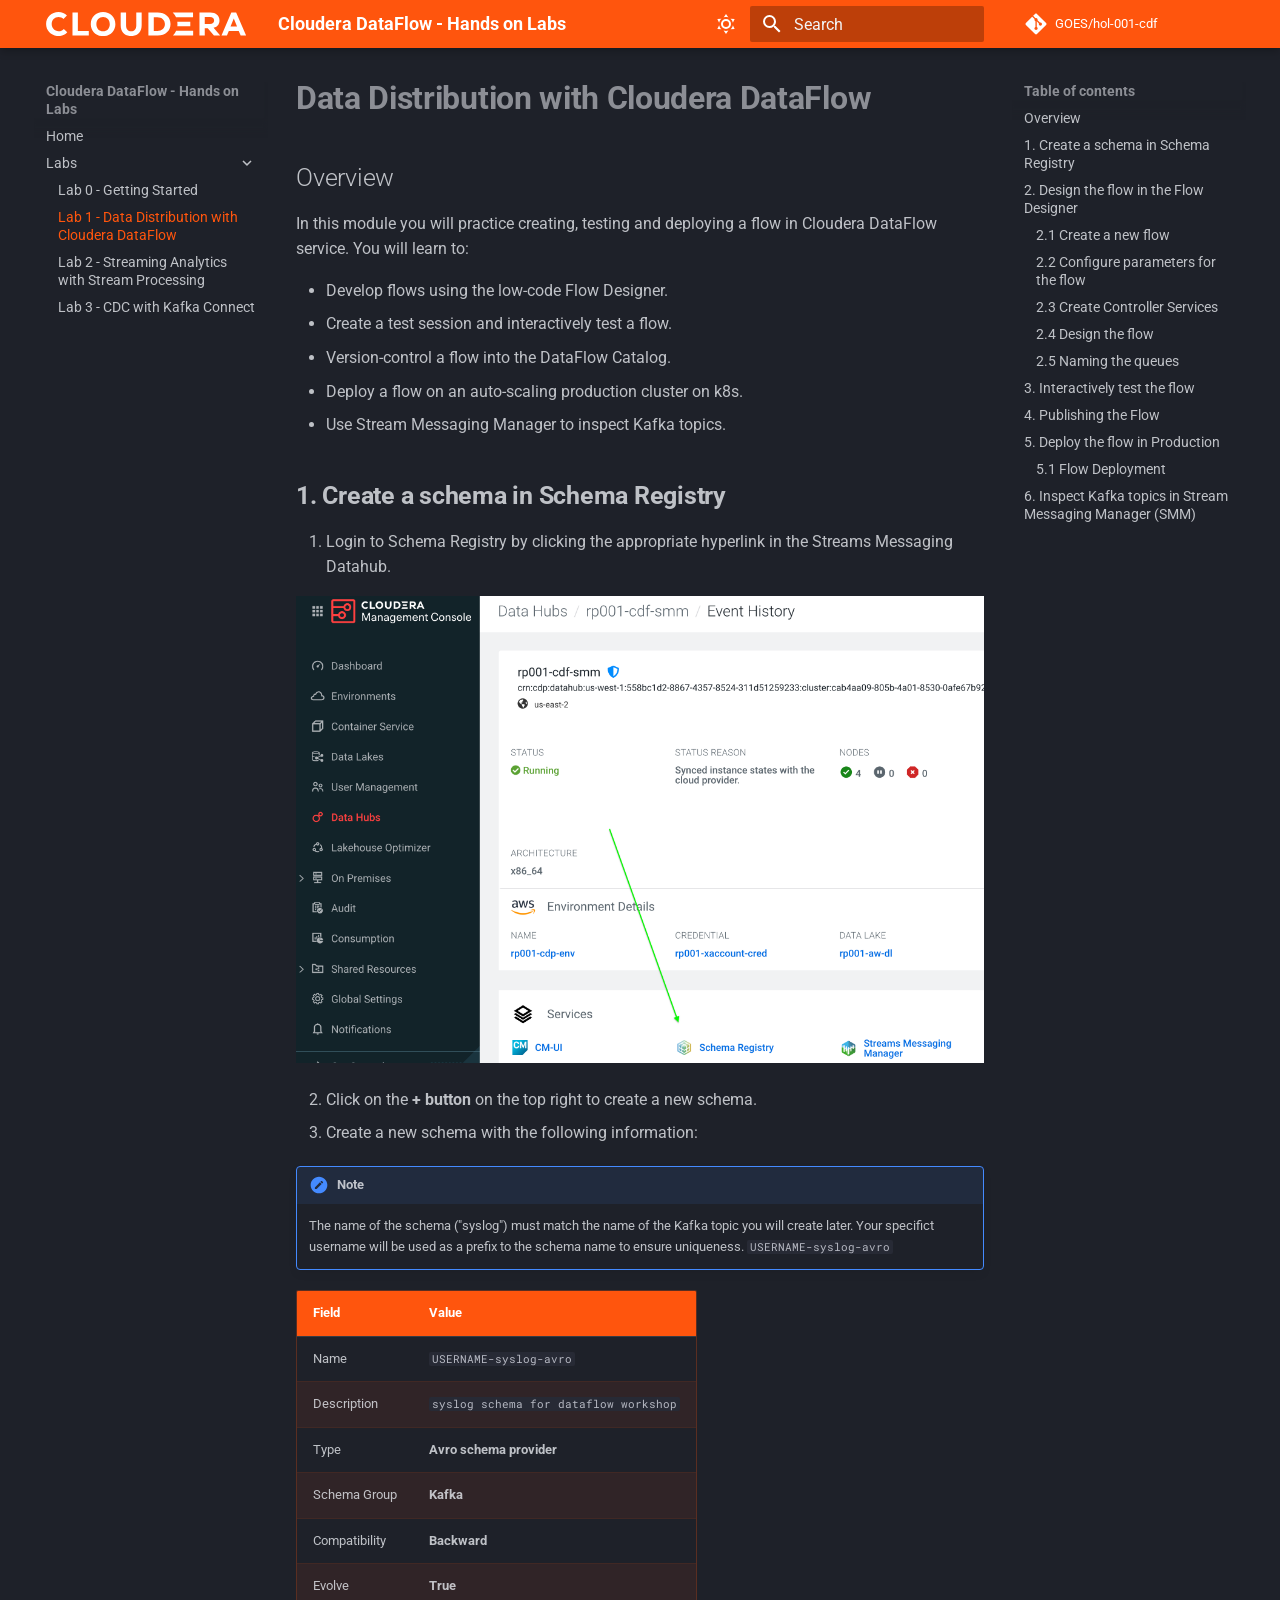
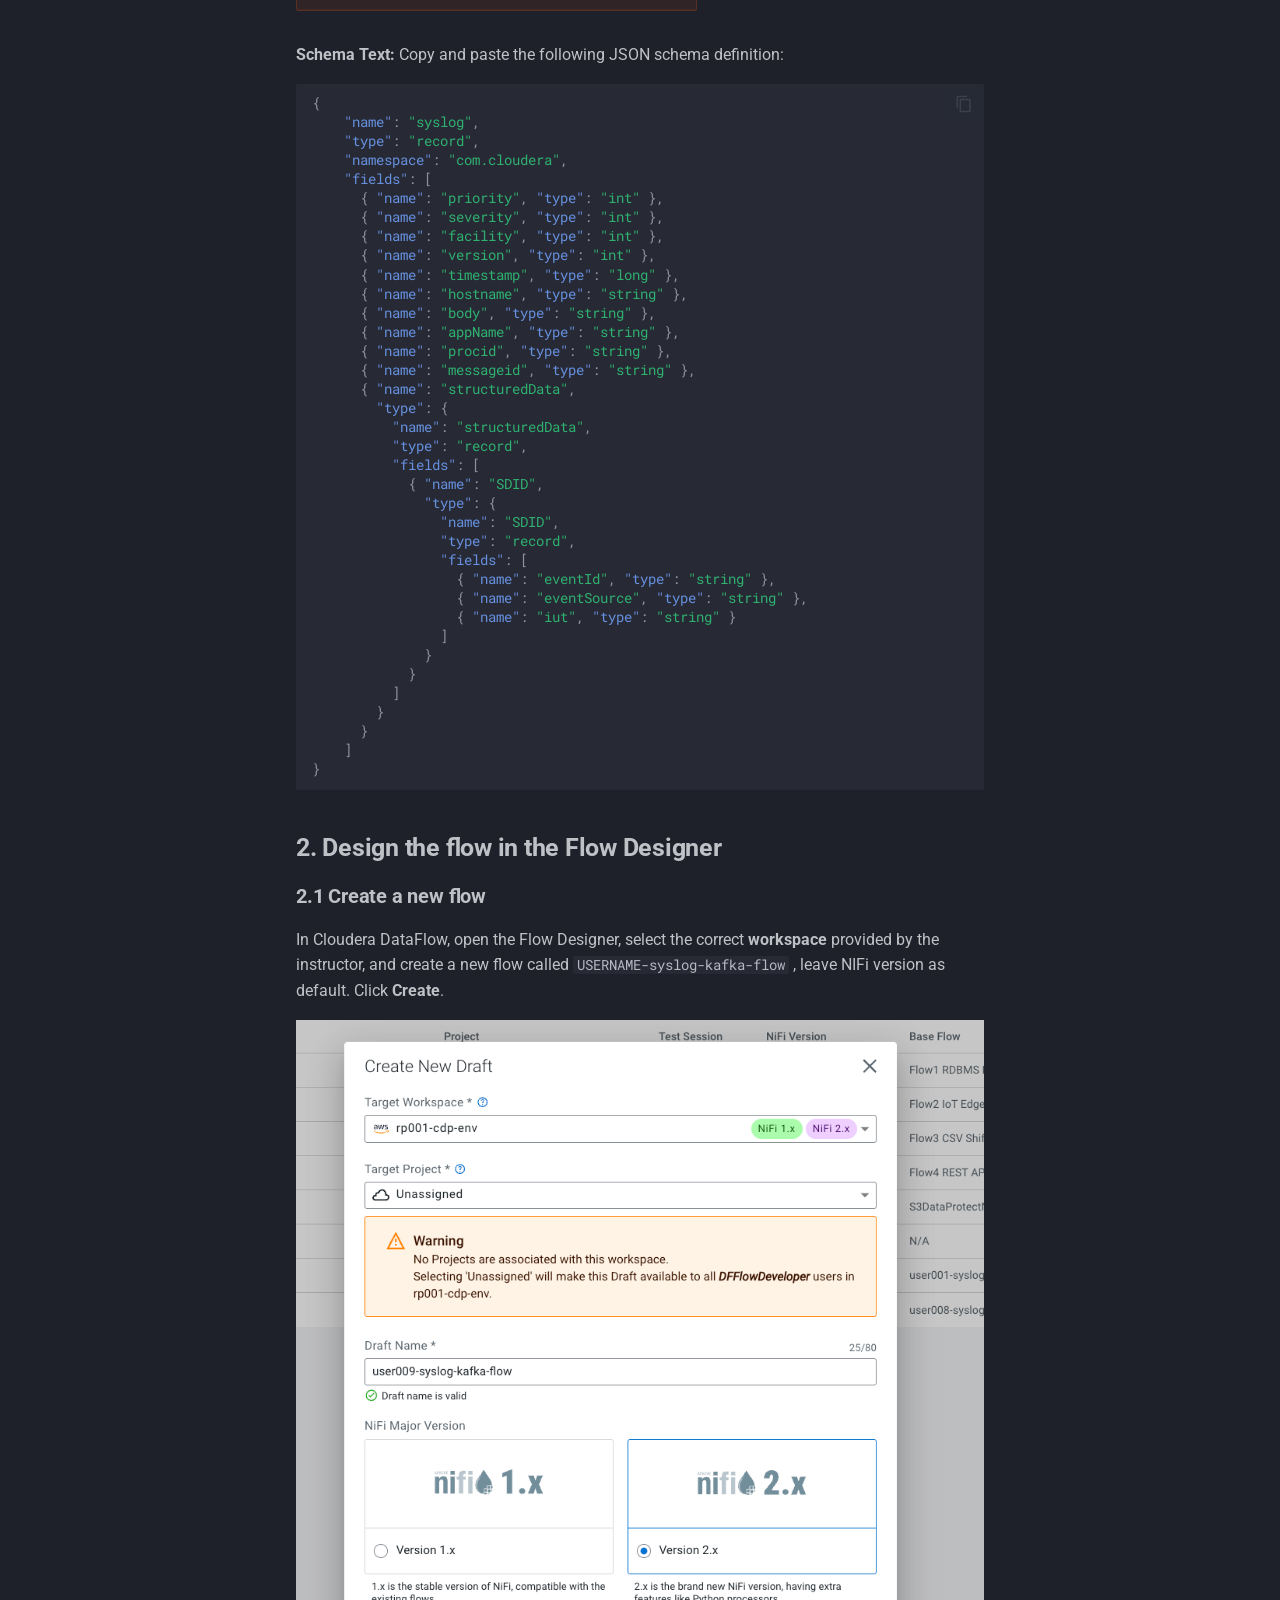
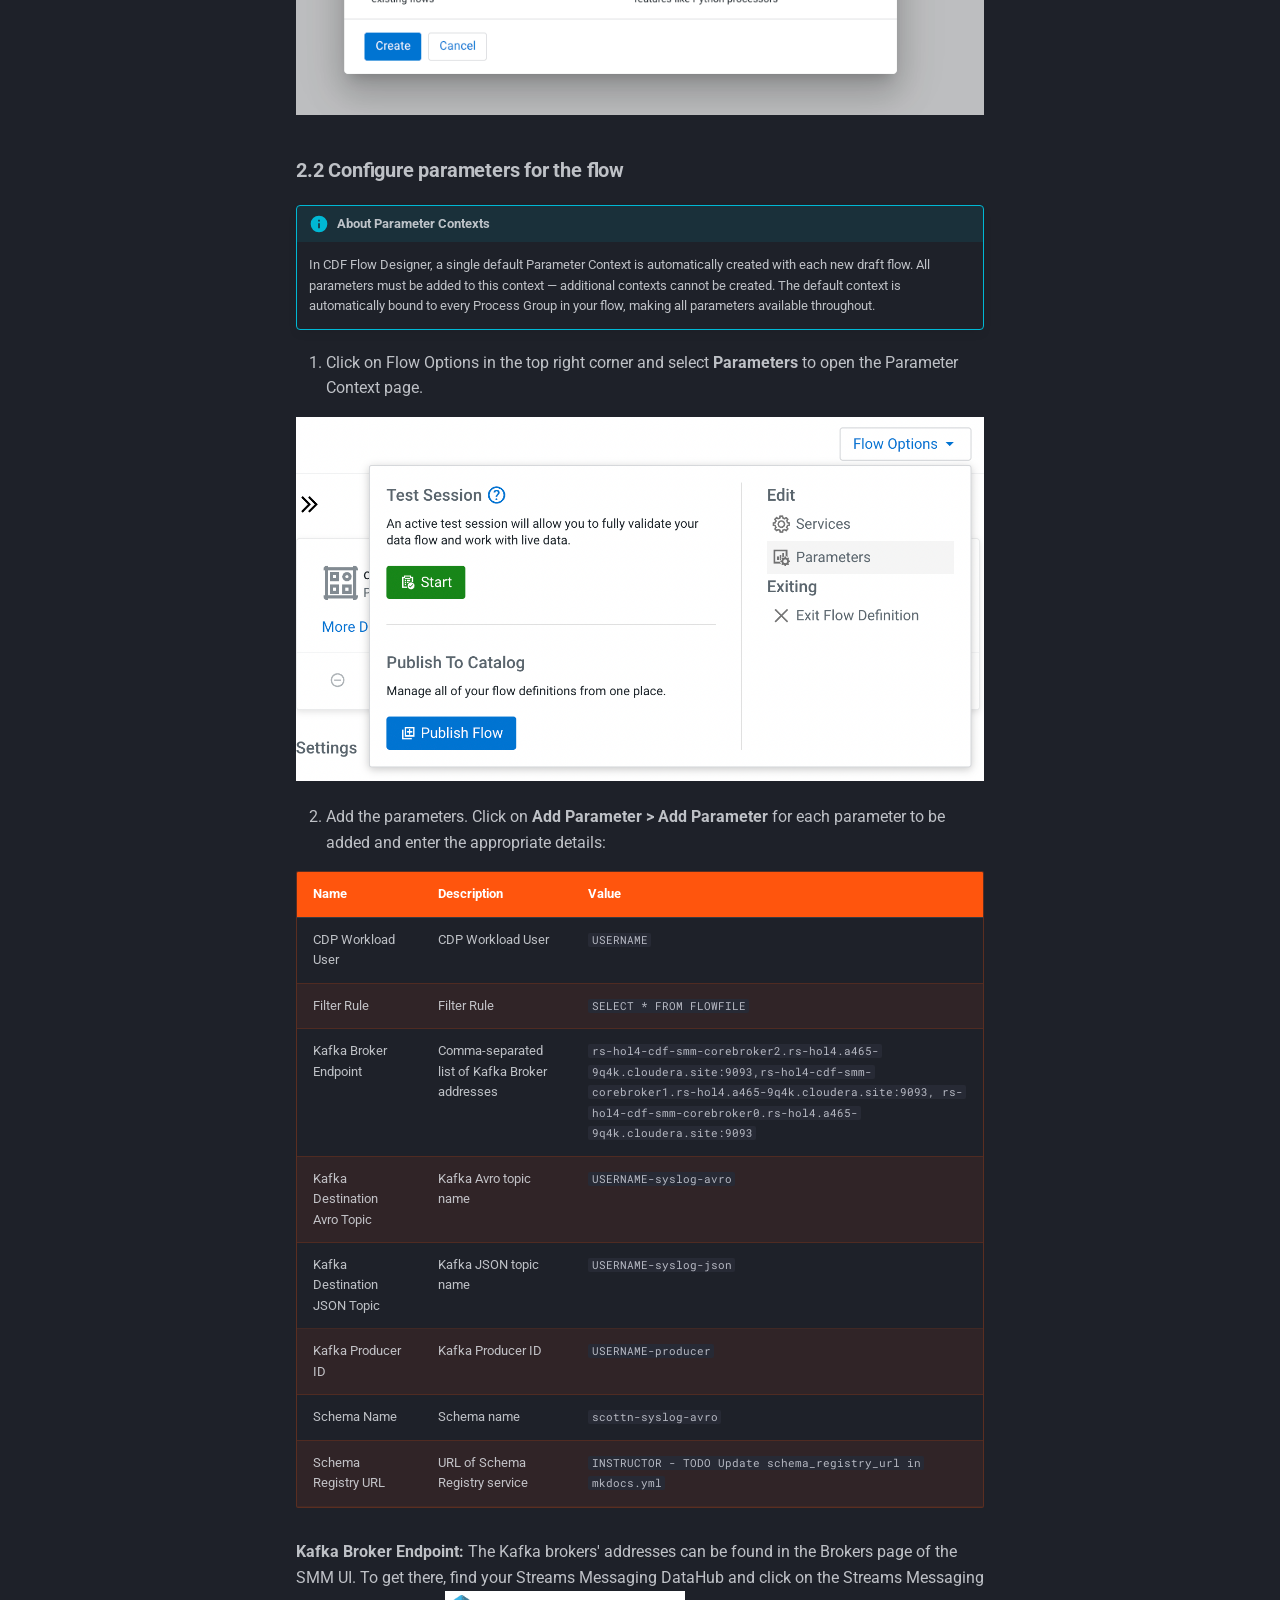
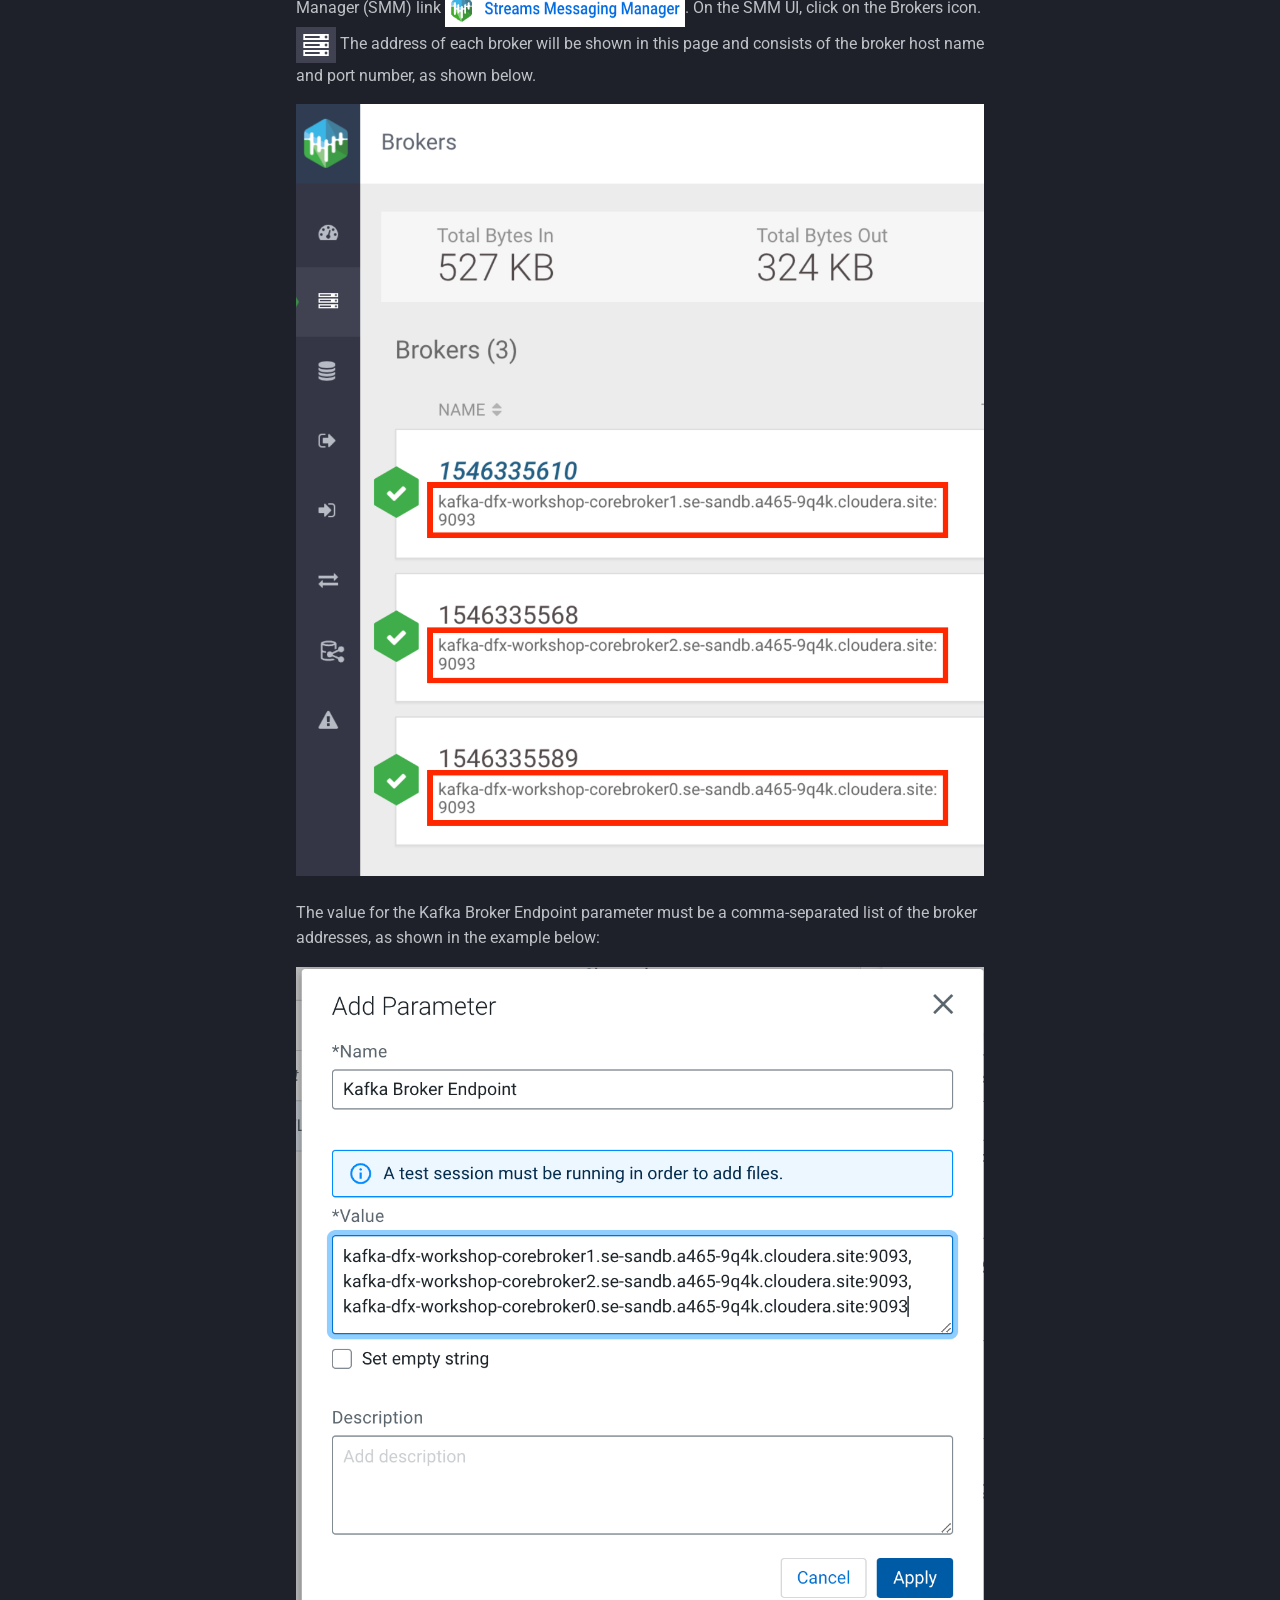
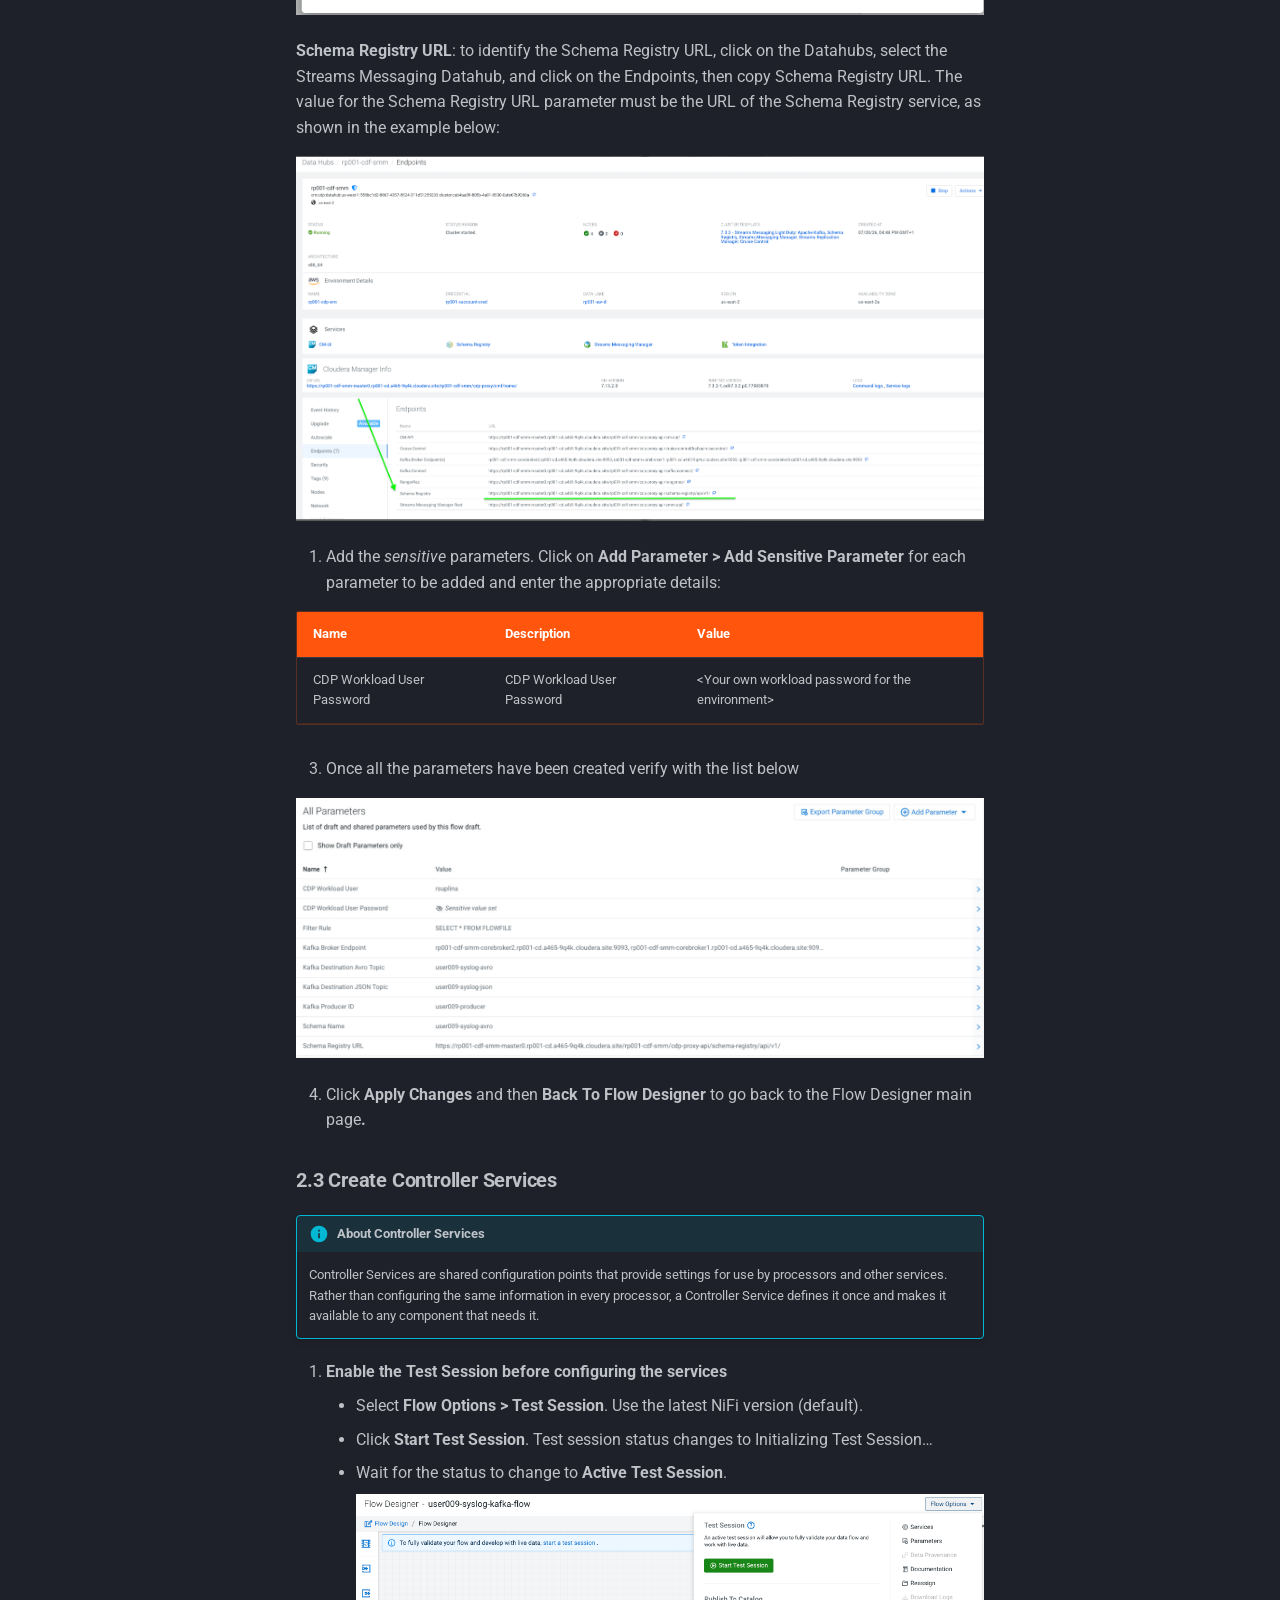
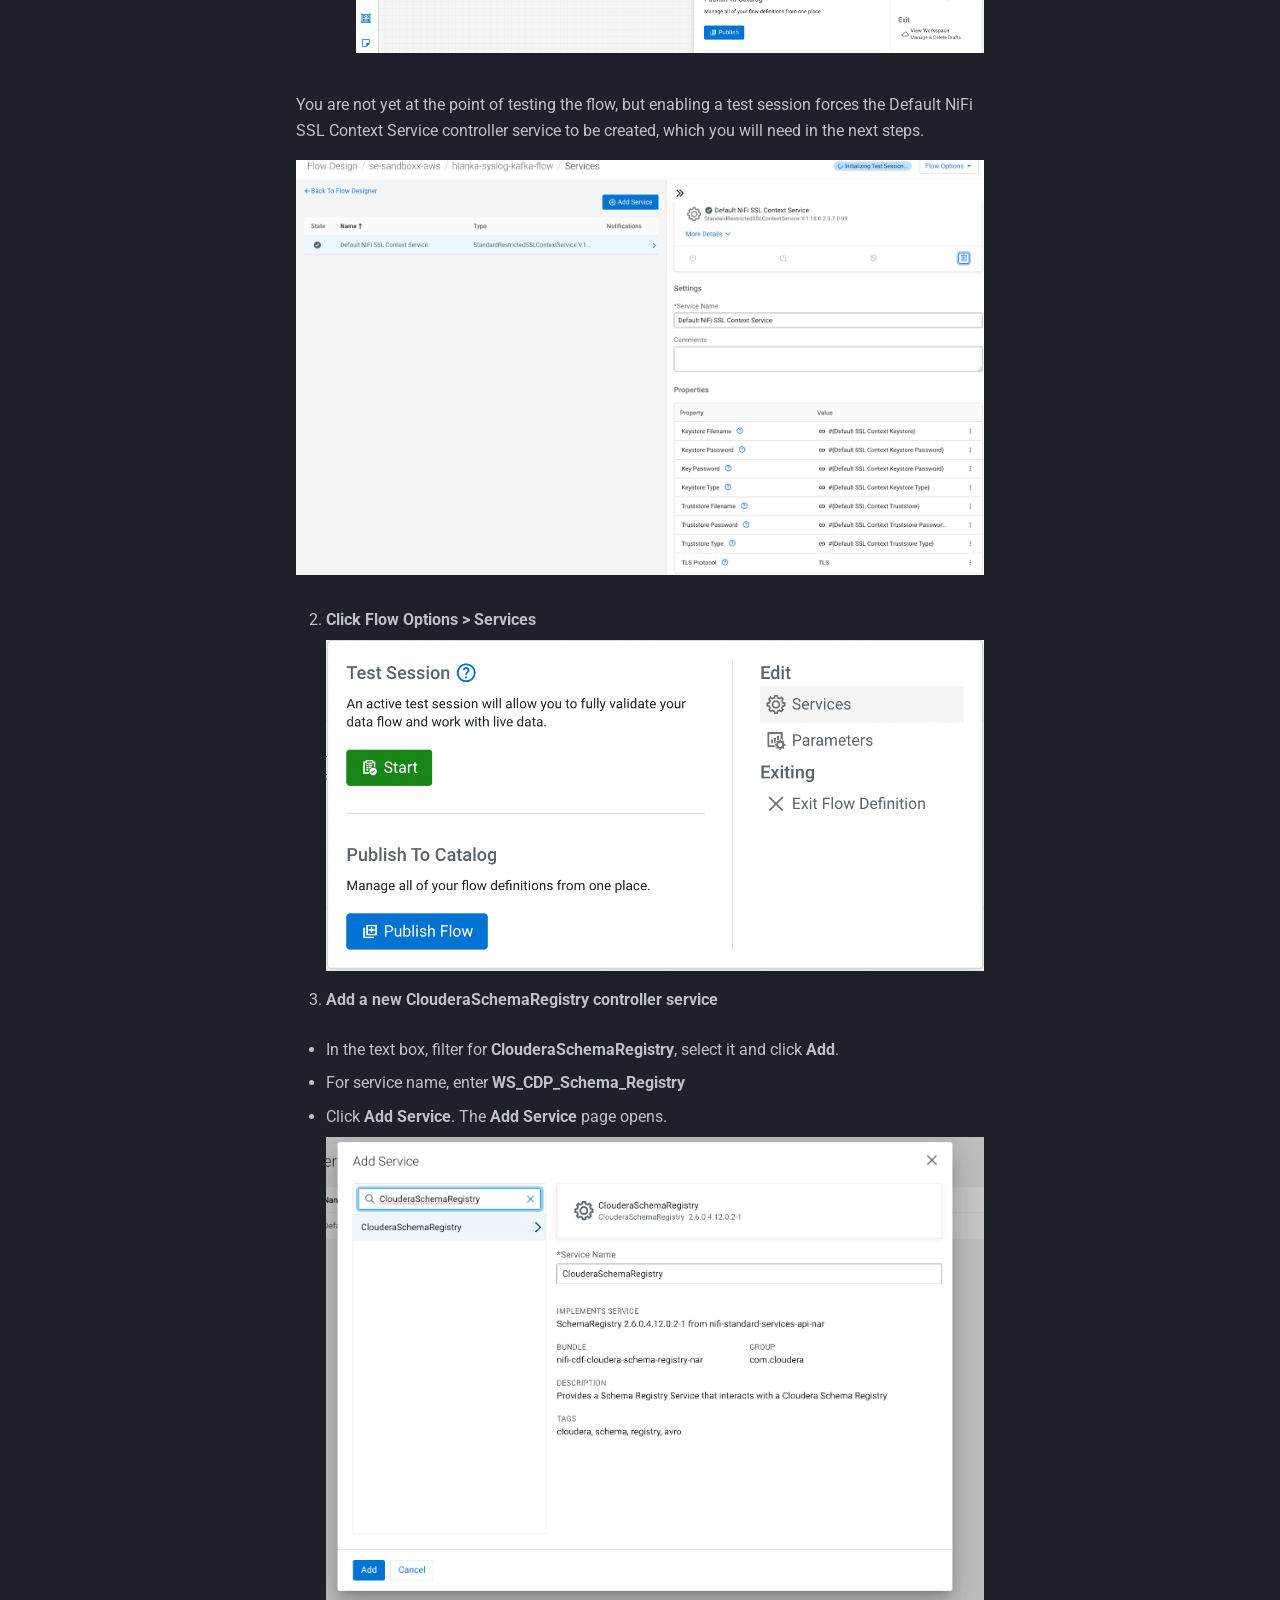
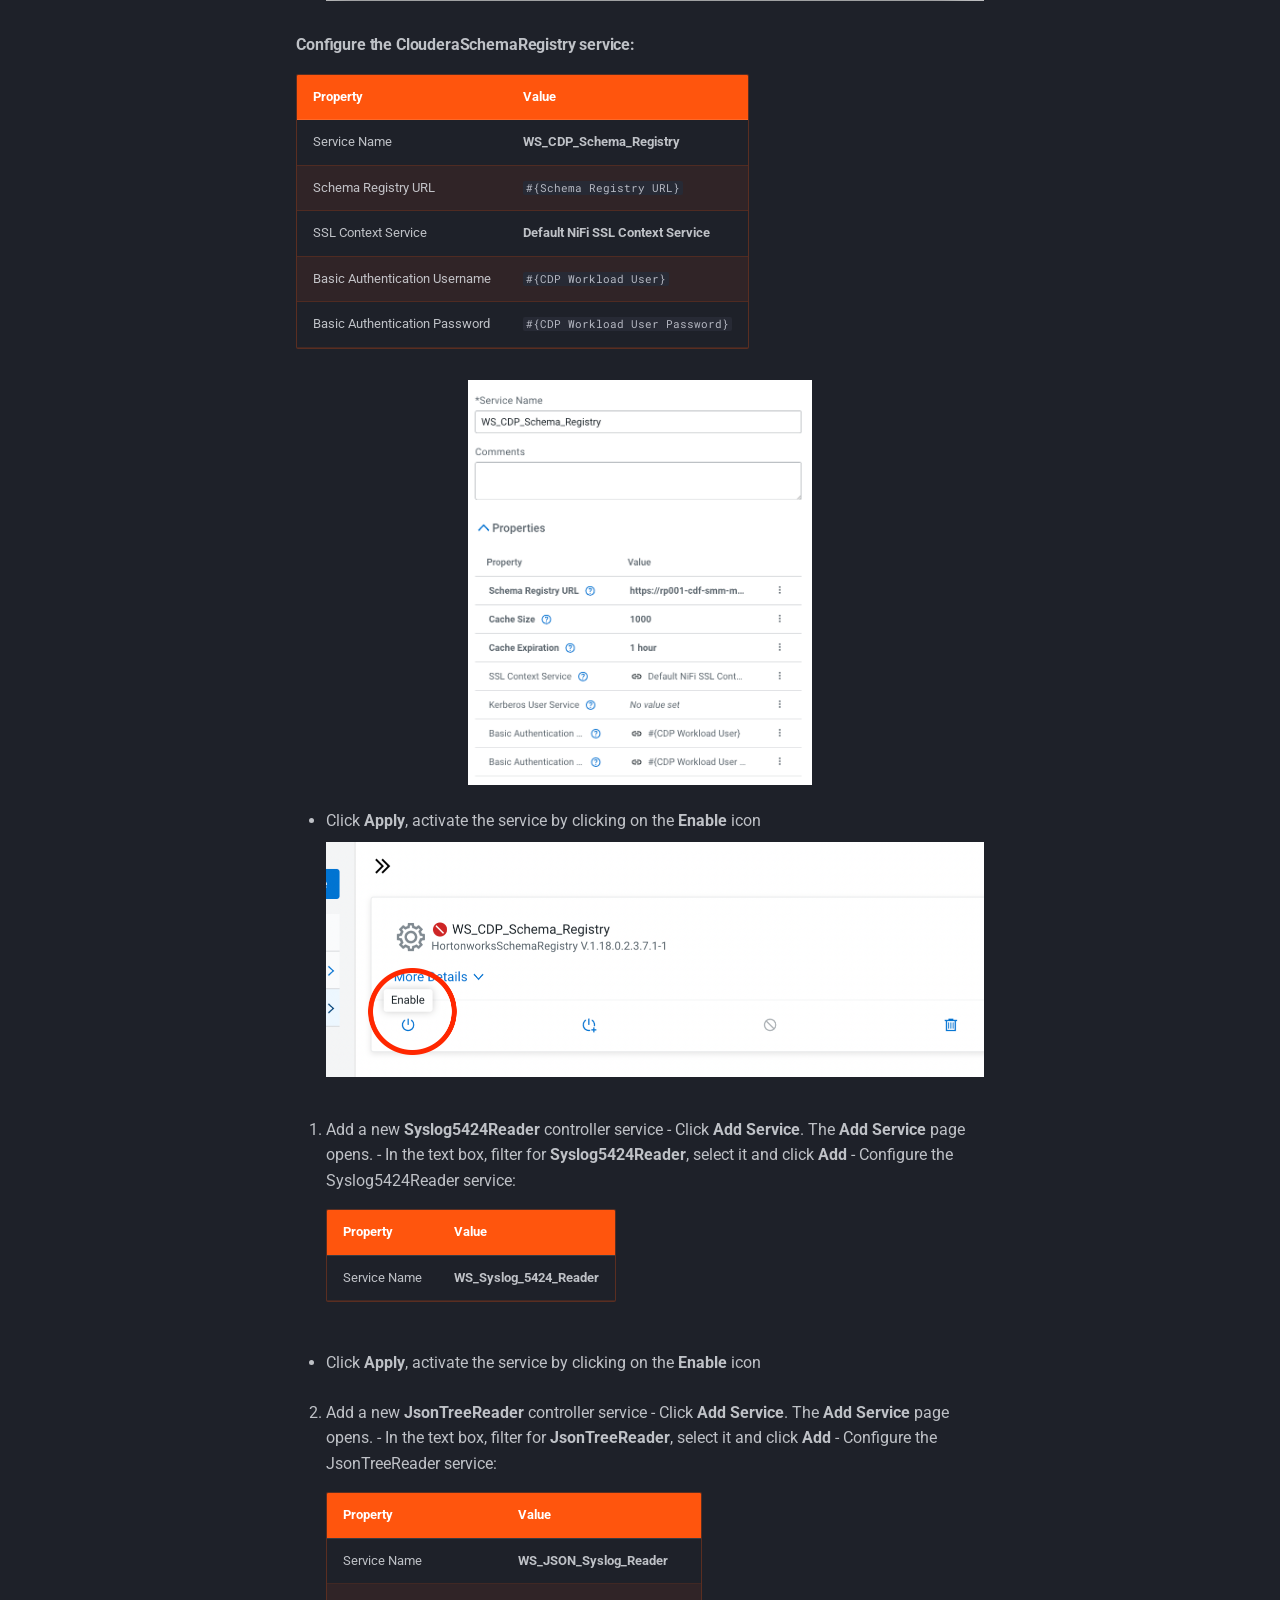
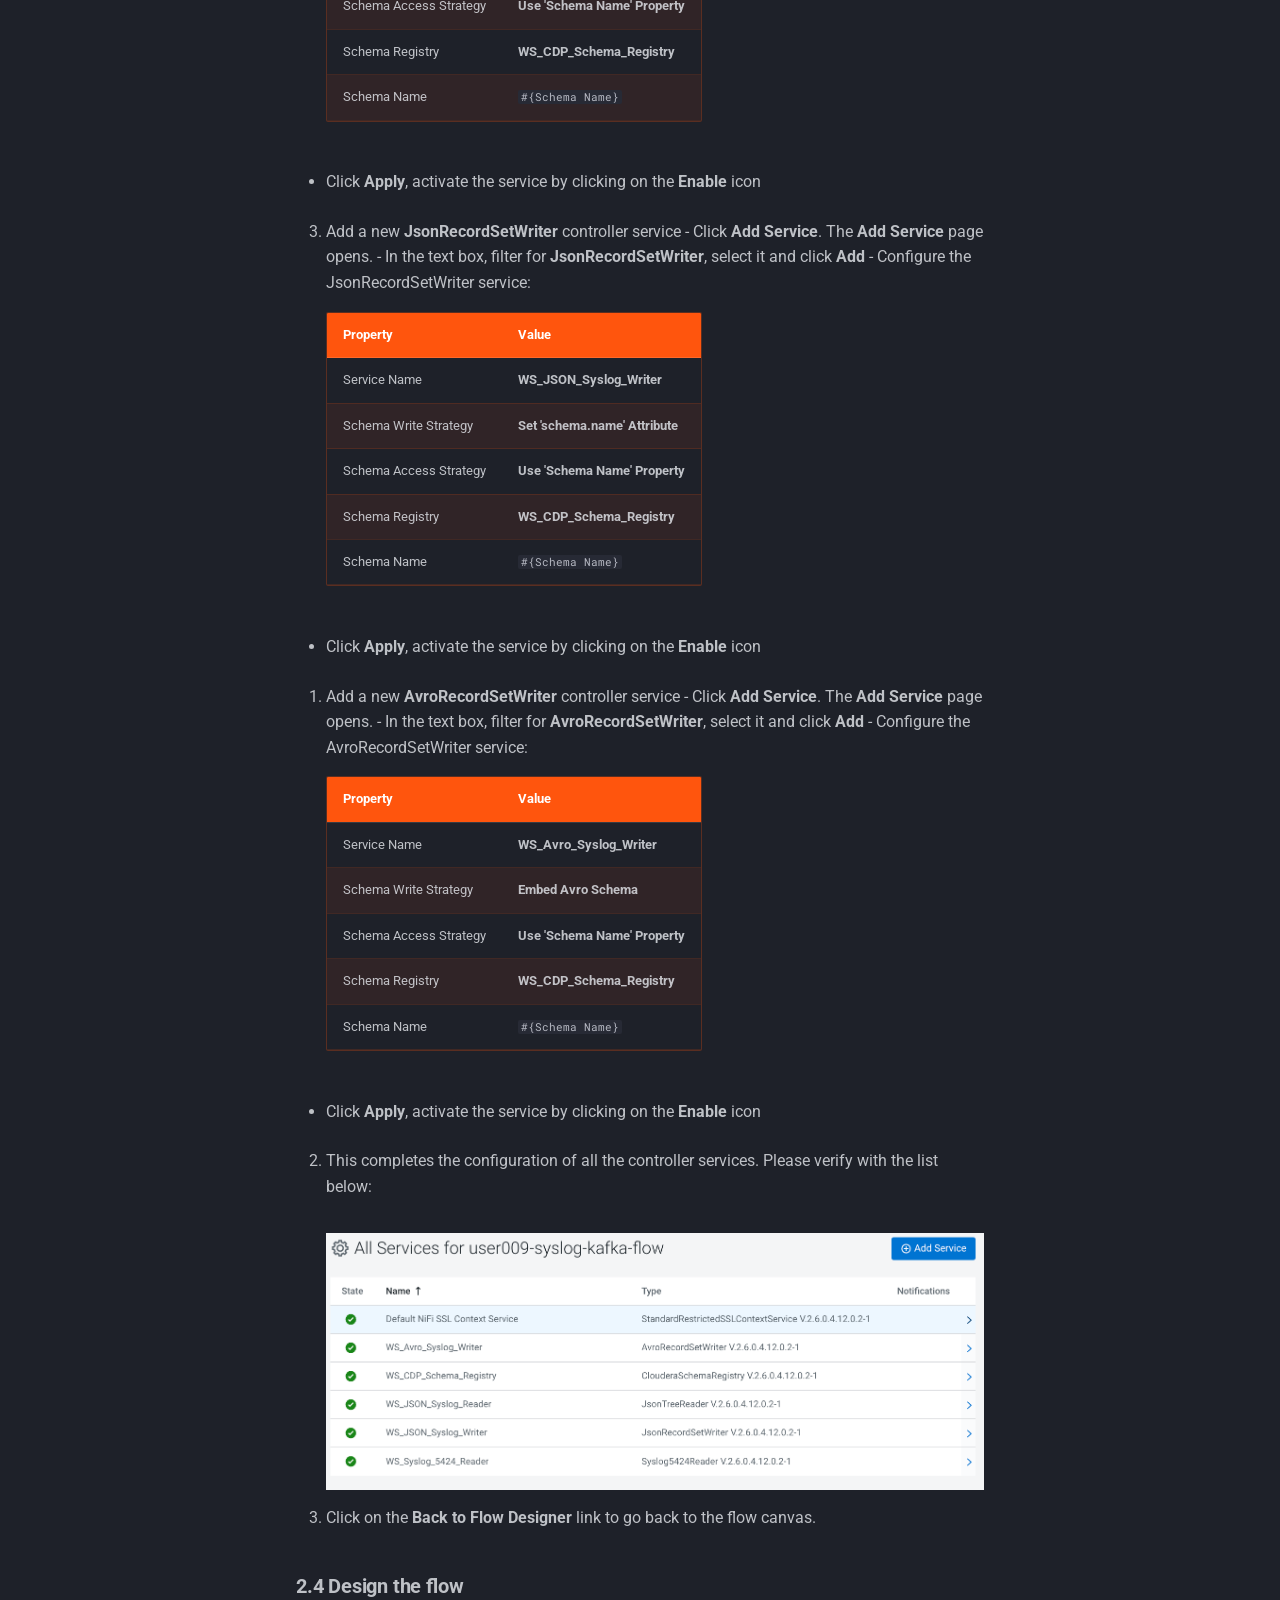
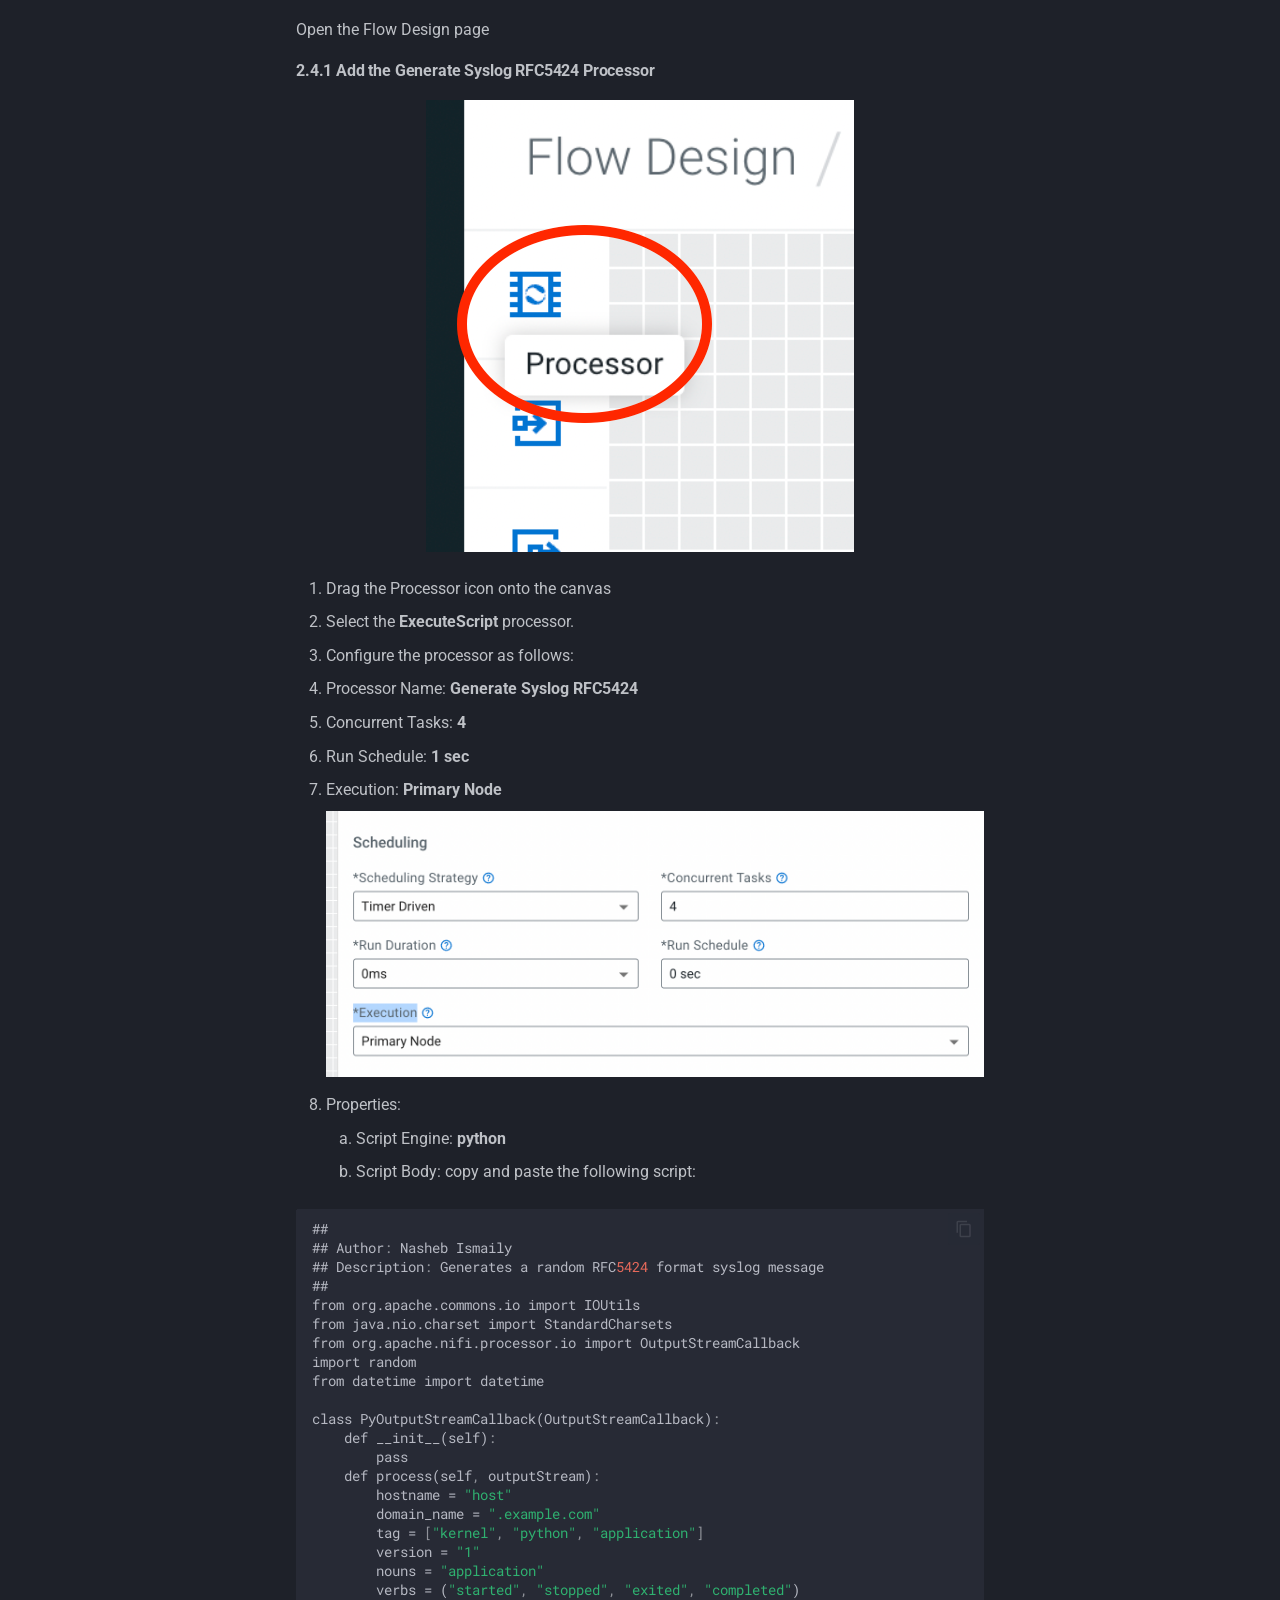
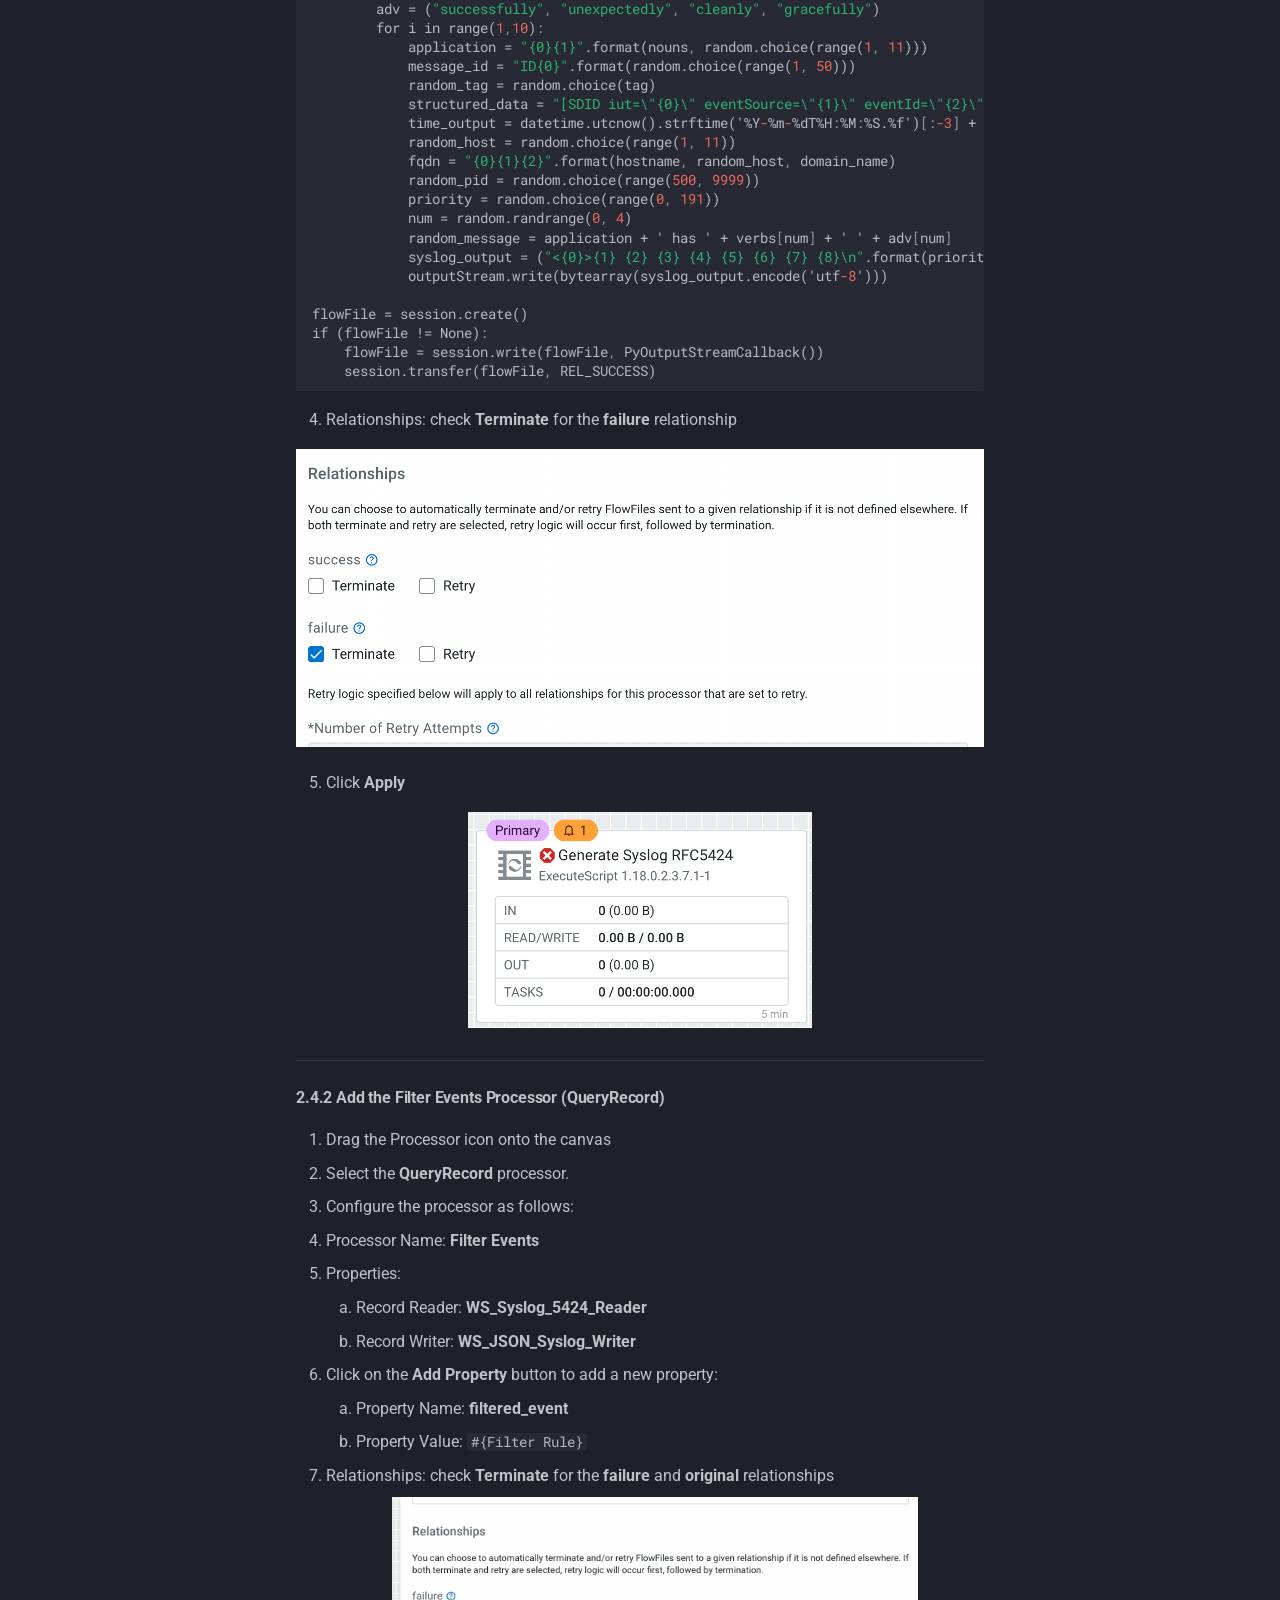
==== commit c4d25b52: "Skip the step 1 and reuse the existing Schema Registry" ====
--- a/labs/lab1/index.html
+++ b/labs/lab1/index.html
@@ -443,7 +443,7 @@
   <a href="#1-create-a-schema-in-schema-registry" class="md-nav__link">
     <span class="md-ellipsis">
       
-        1. Create a schema in Schema Registry
+        1. Create a schema in Schema Registry (SKIP THIS)
       
     </span>
   </a>
@@ -1015,7 +1015,7 @@
 <tr>
 <td>Schema Name</td>
 <td>Schema name</td>
-<td><code>USERNAME-syslog-avro</code></td>
+<td><code>scottn-syslog-avro</code></td>
 </tr>
 <tr>
 <td>Schema Registry URL</td>
@@ -1439,7 +1439,7 @@
 <td><strong>Write To Kafka - Avro</strong></td>
 </tr>
 <tr>
-<td>Kafka Brokers</td>
+<td> Bootstrap Servers</td>
 <td><code>#{Kafka Broker Endpoint}</code></td>
 </tr>
 <tr>
@@ -1505,7 +1505,7 @@
 <td><strong>Write To Kafka - JSON</strong></td>
 </tr>
 <tr>
-<td>Kafka Brokers</td>
+<td> Bootstrap Servers</td>
 <td><code>#{Kafka Broker Endpoint}</code></td>
 </tr>
 <tr>
@@ -1956,4 +1956,4 @@
   
 <script id="init-glightbox">const lightbox = GLightbox({"touchNavigation": true, "loop": false, "zoomable": true, "draggable": true, "openEffect": "zoom", "closeEffect": "zoom", "slideEffect": "slide"});
 document$.subscribe(()=>{ lightbox.reload(); });
-</script></body></html>+</script></body></html>
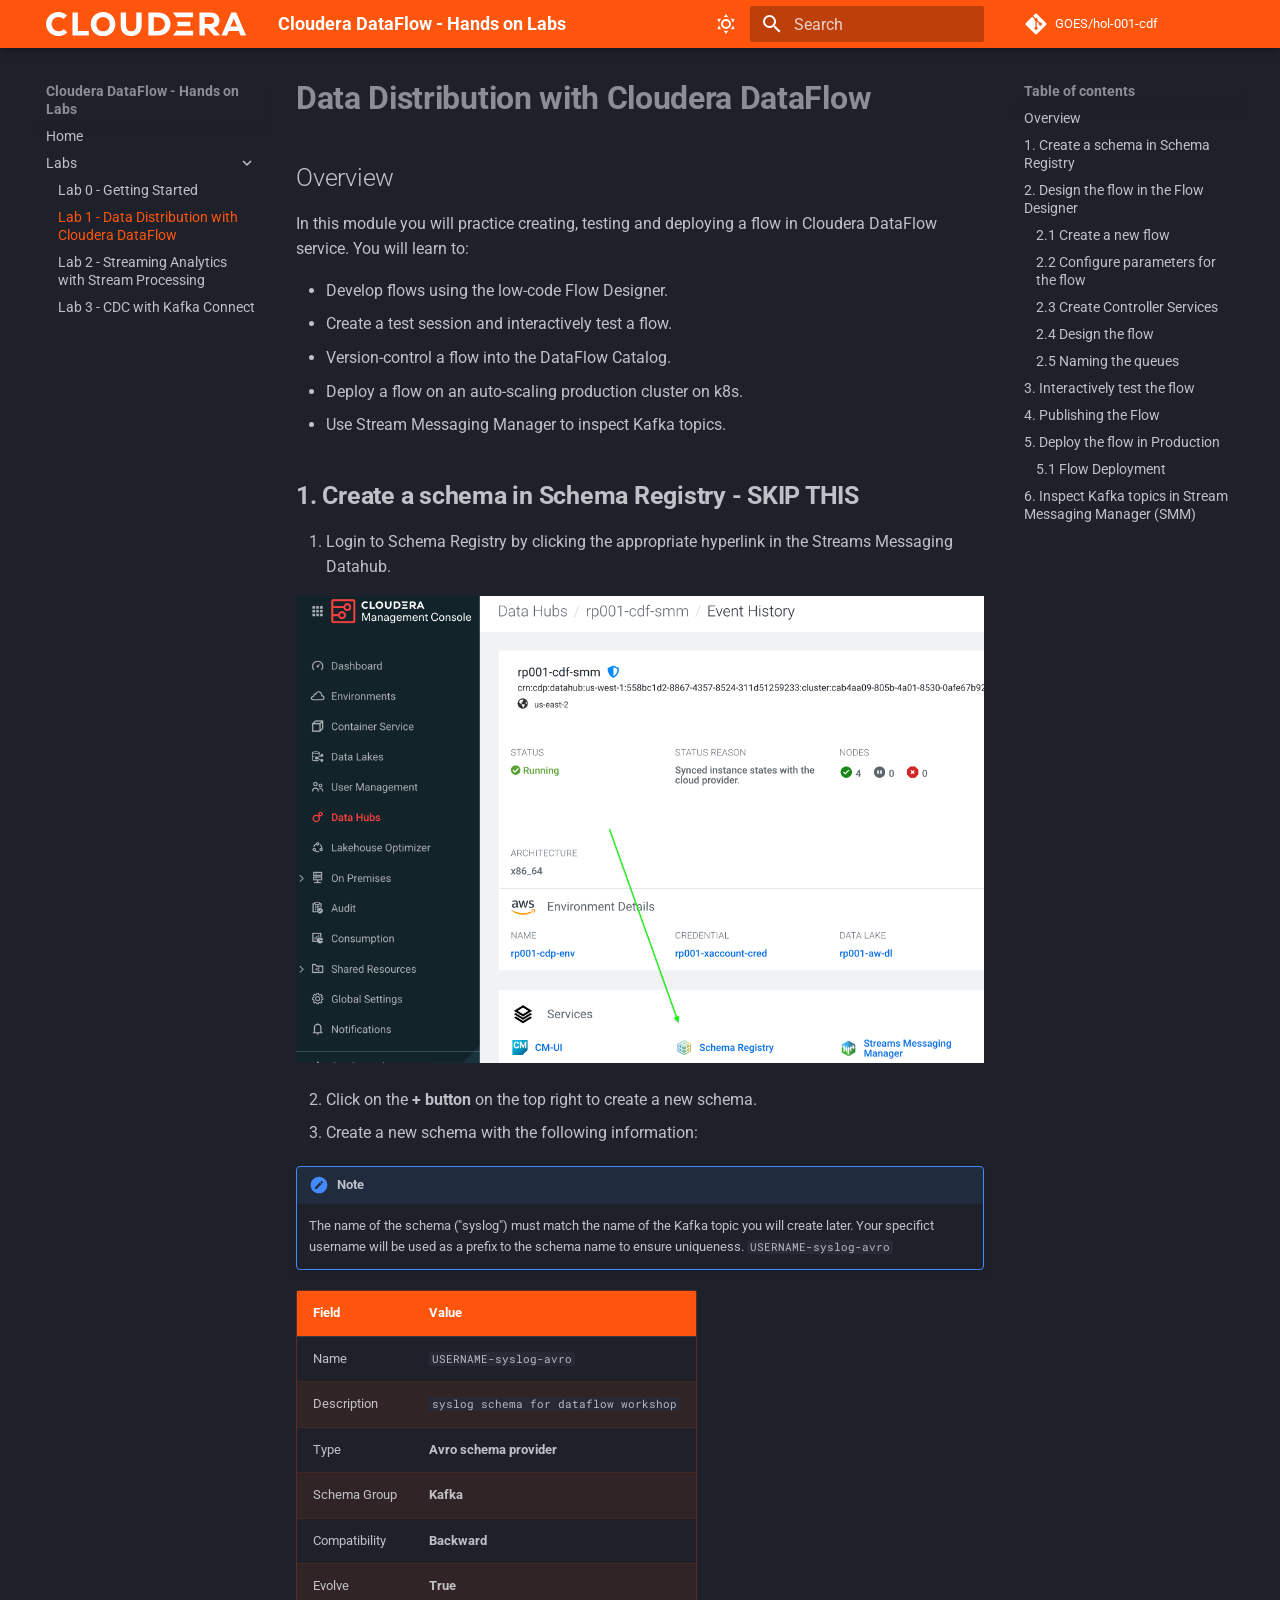
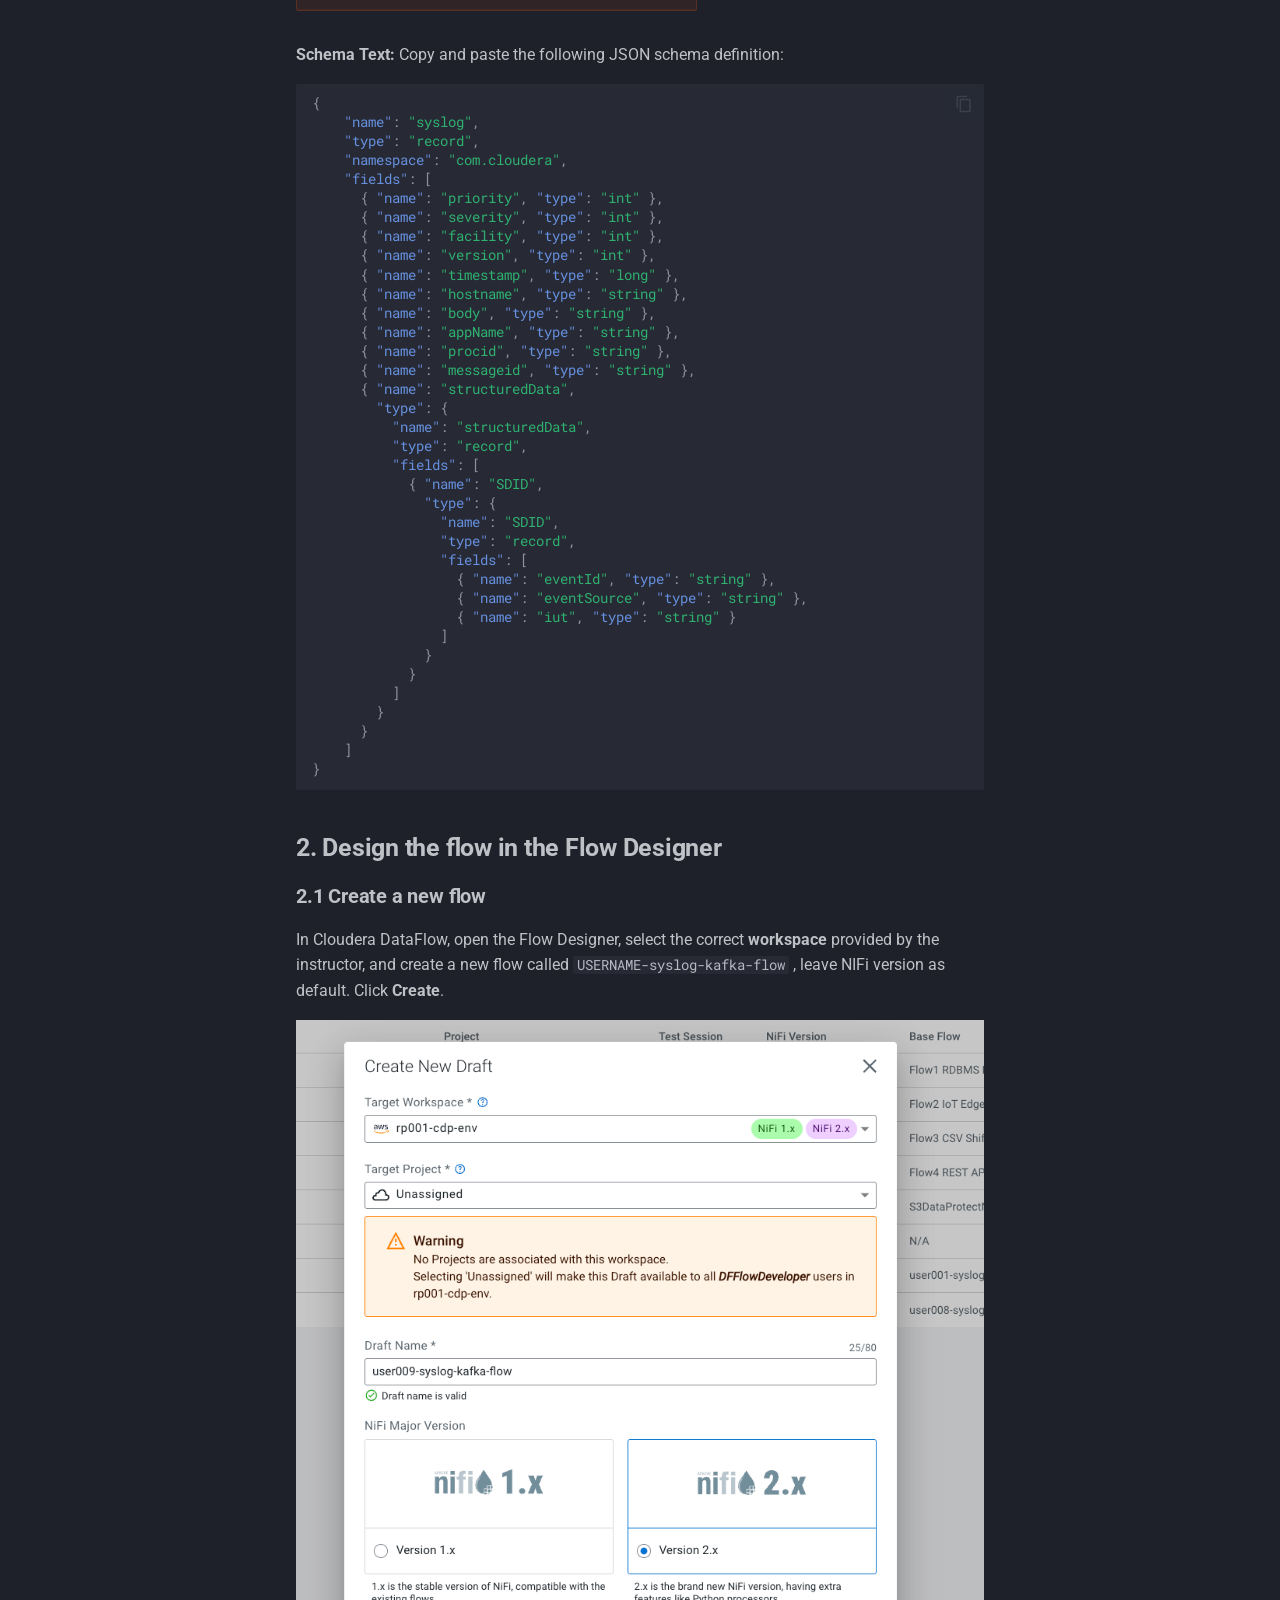
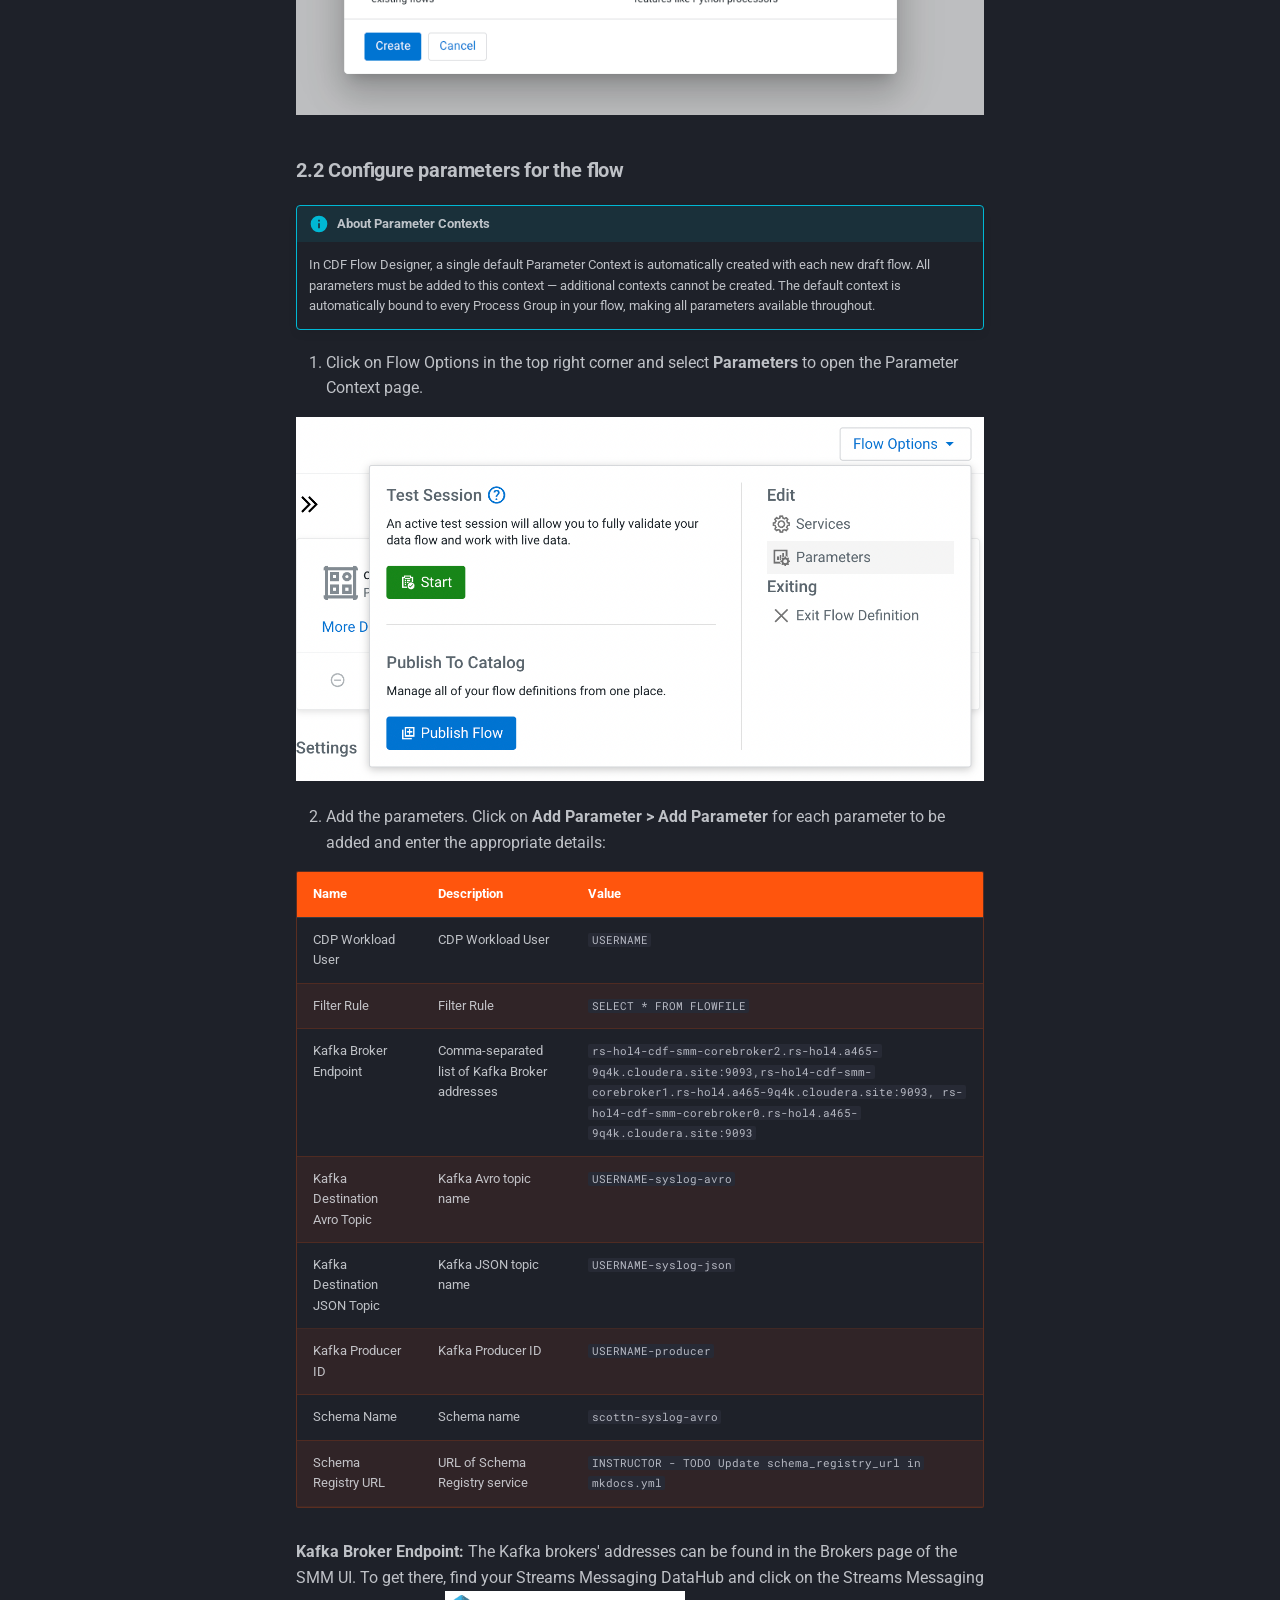
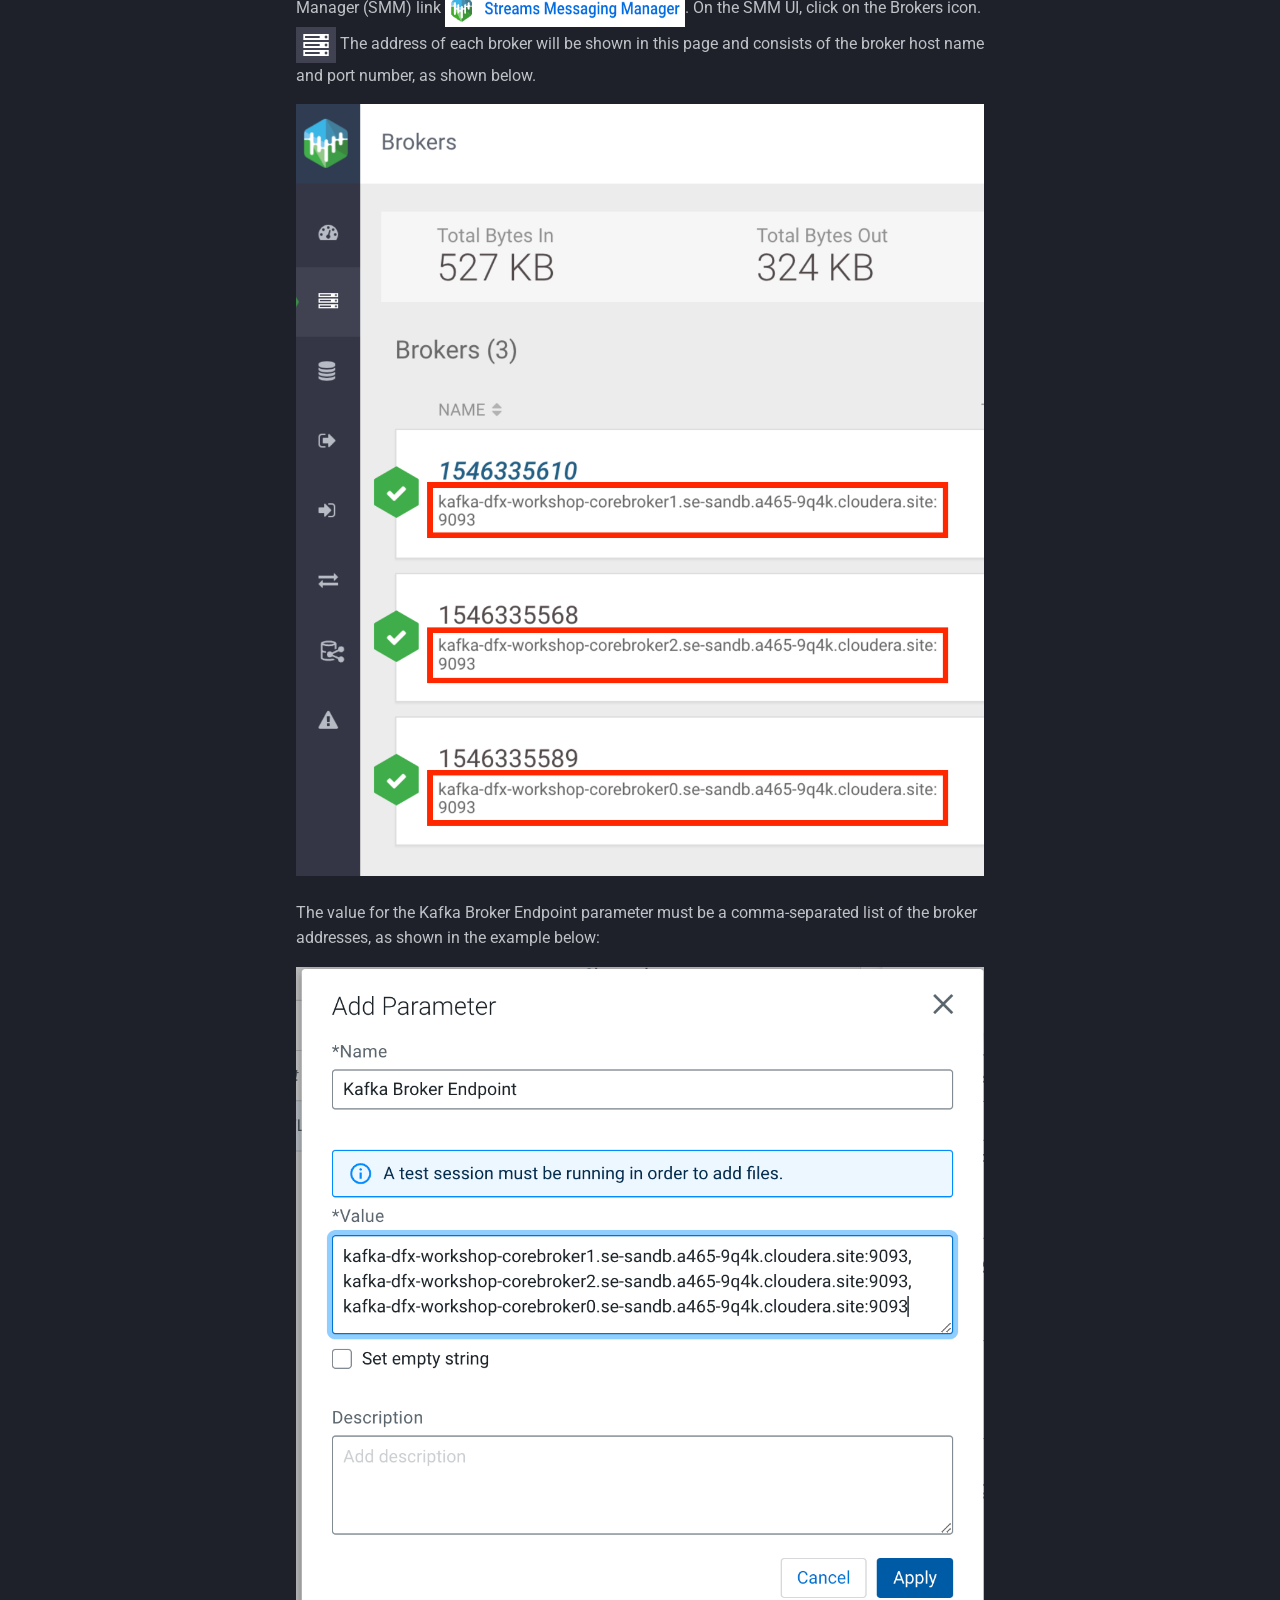
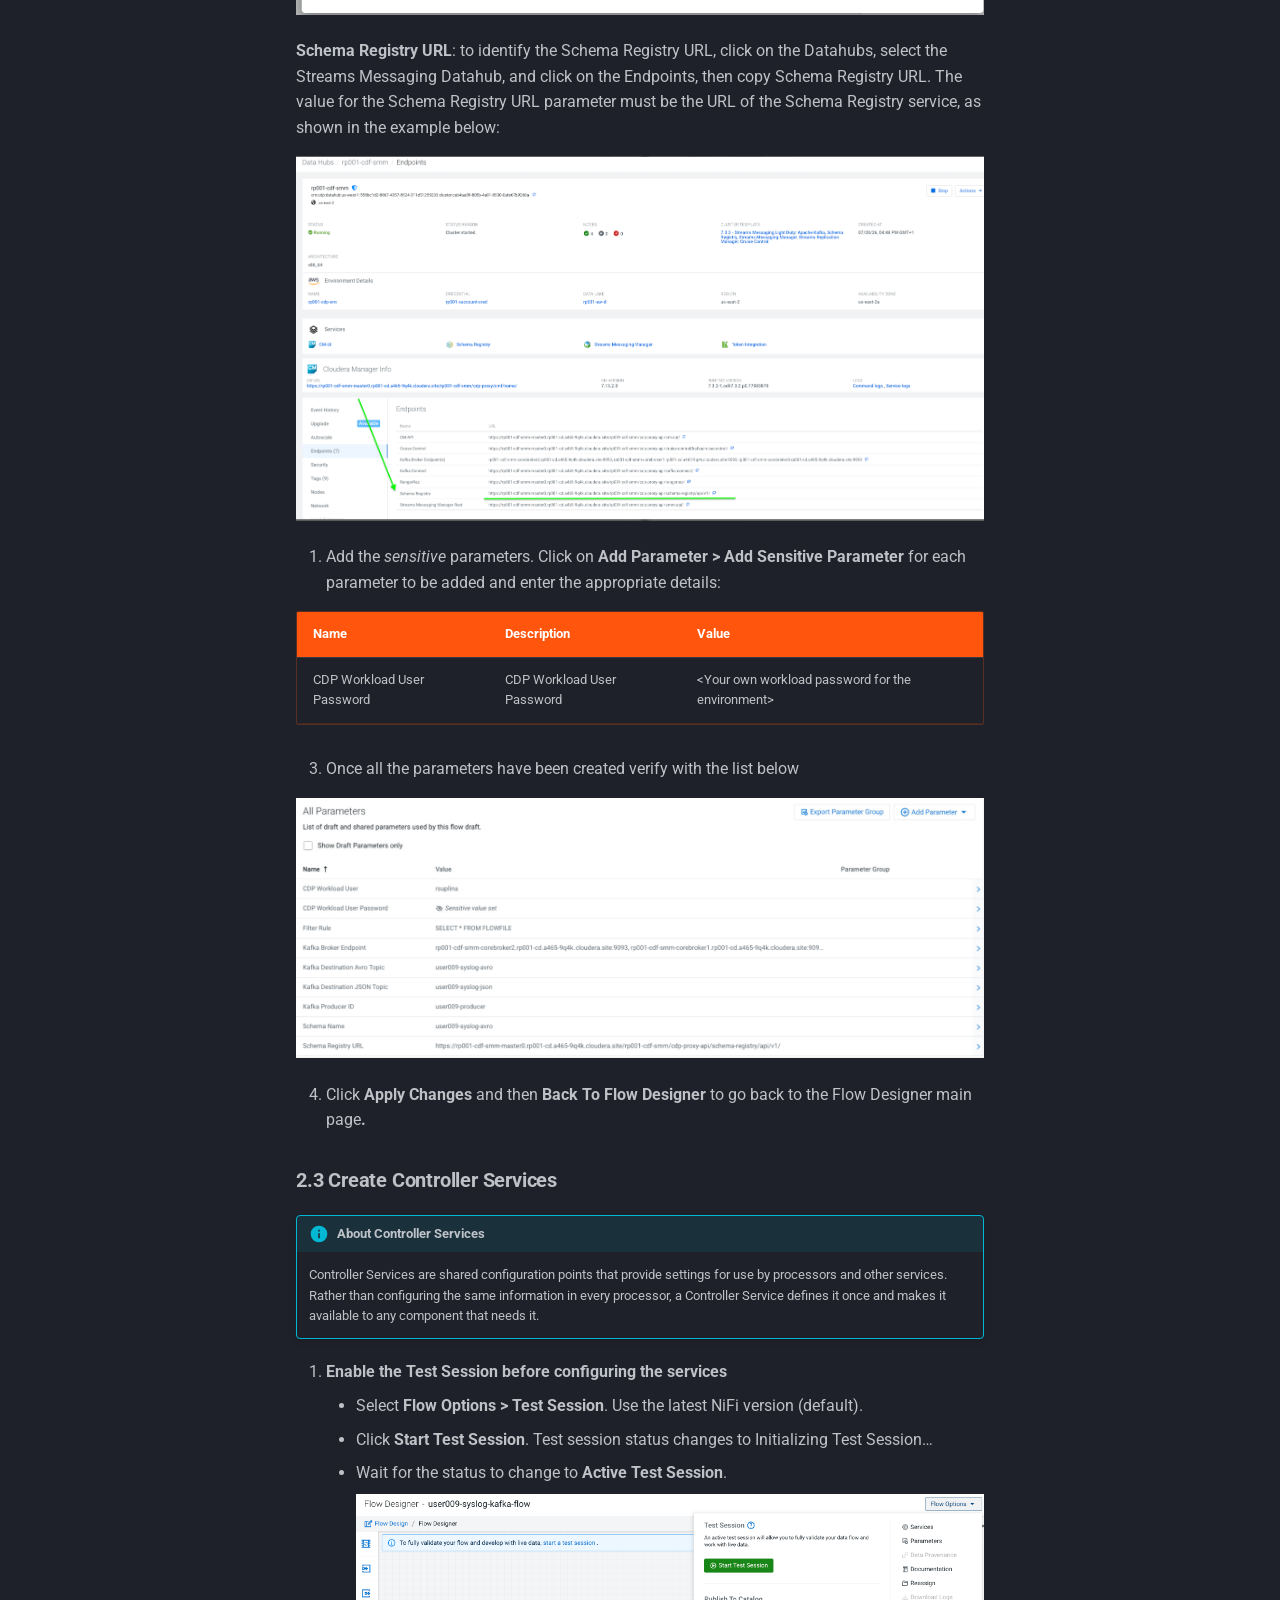
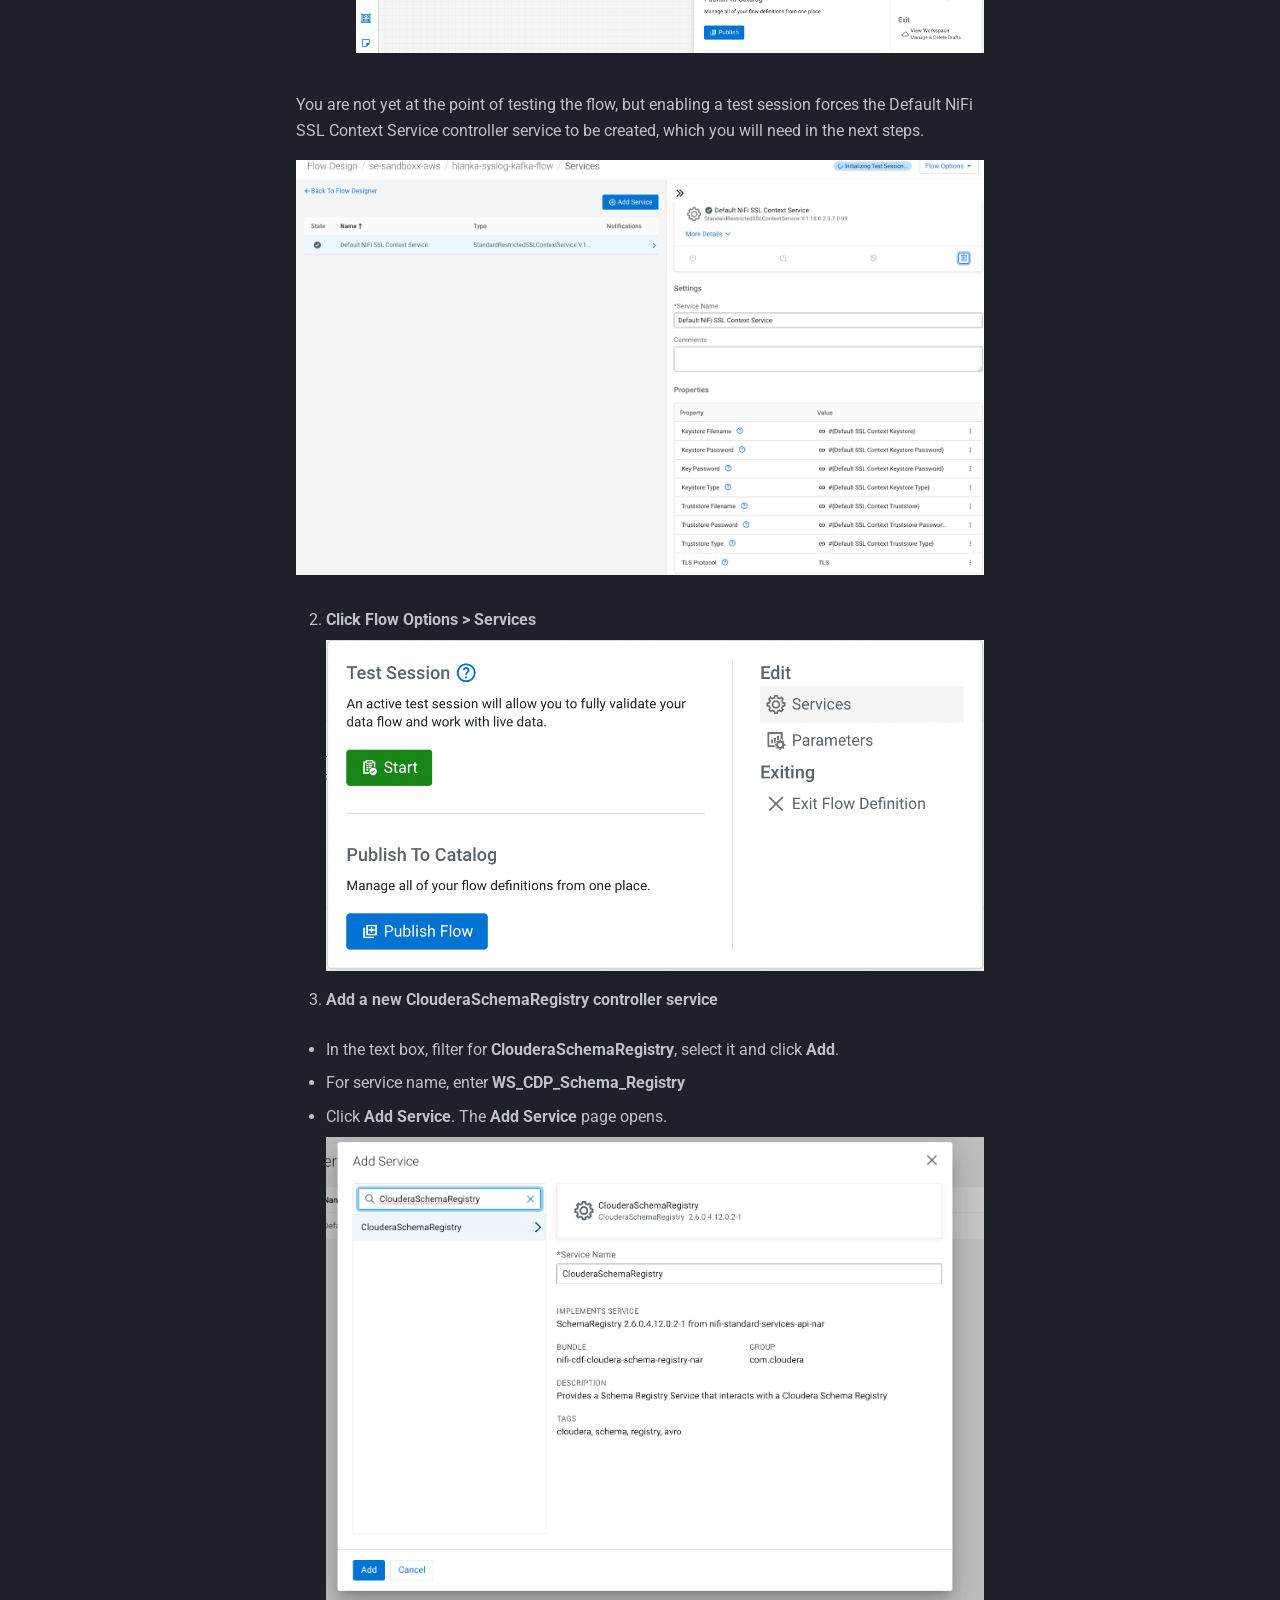
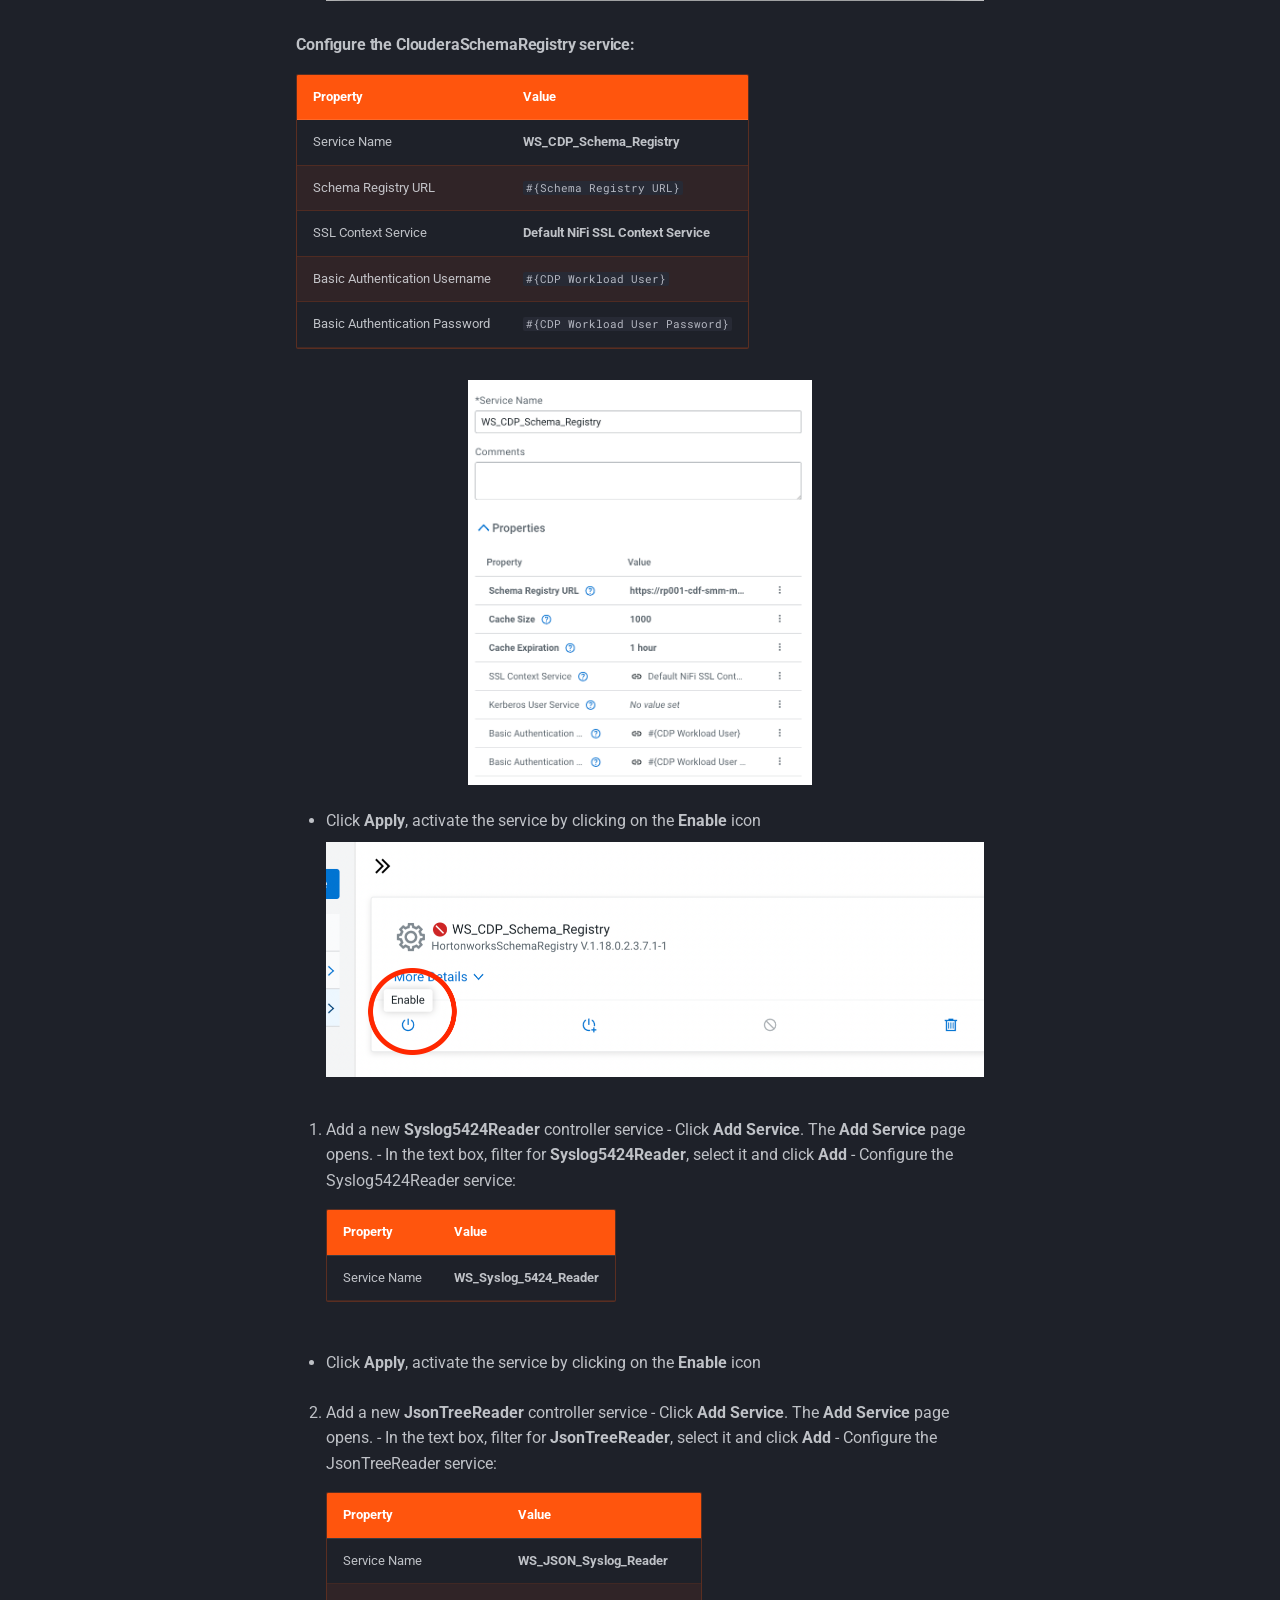
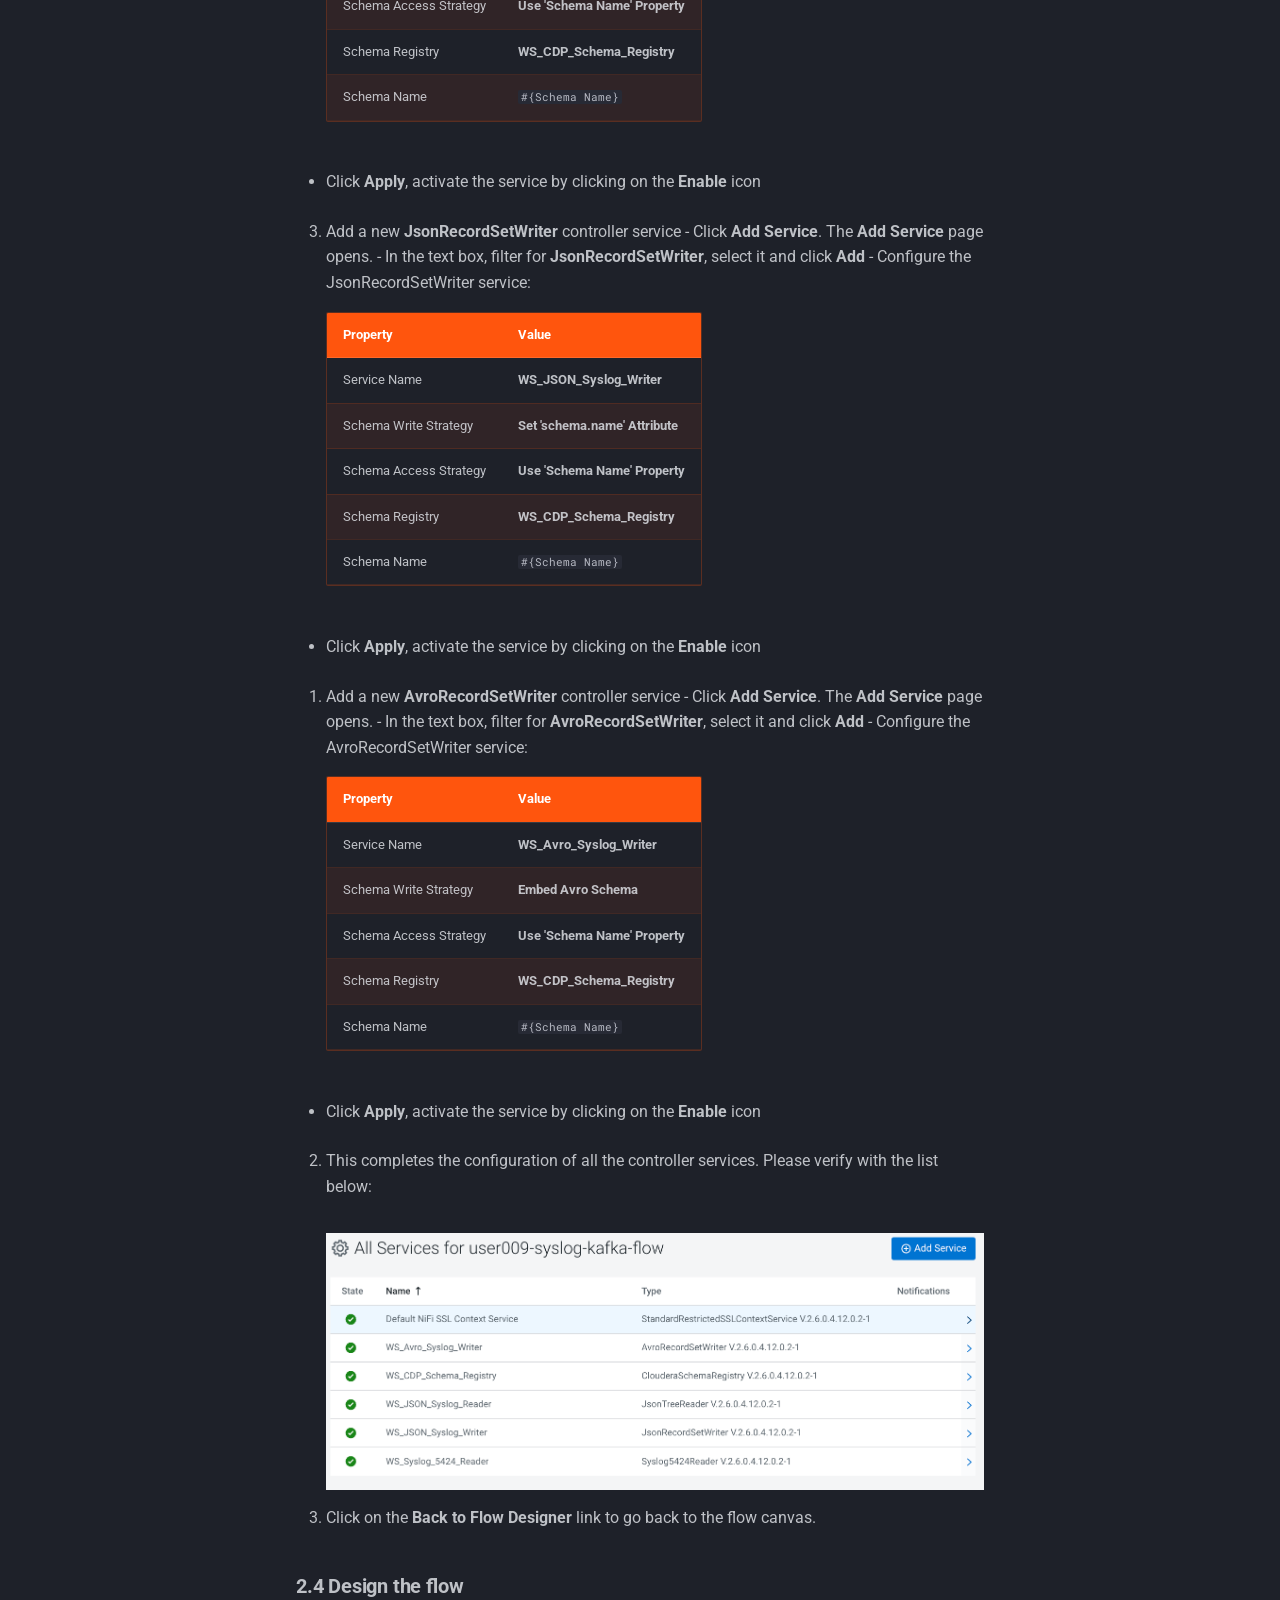
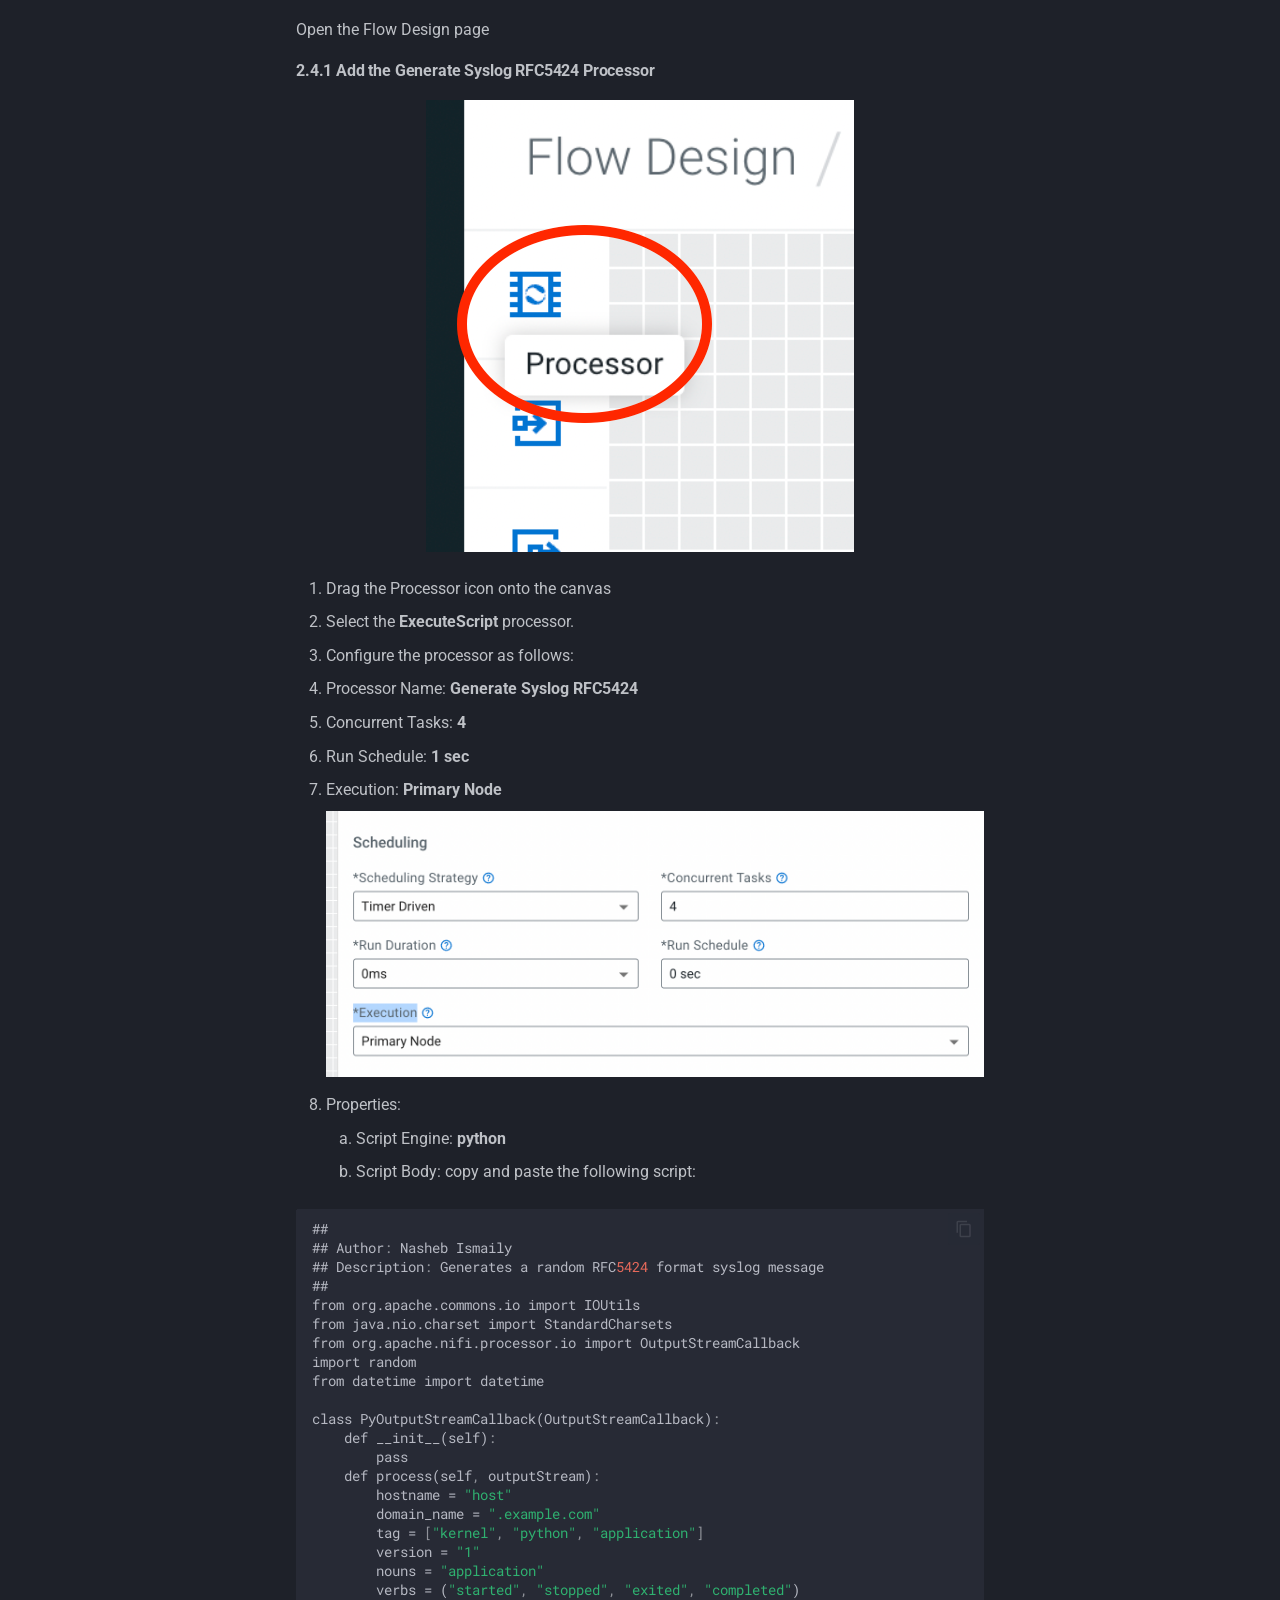
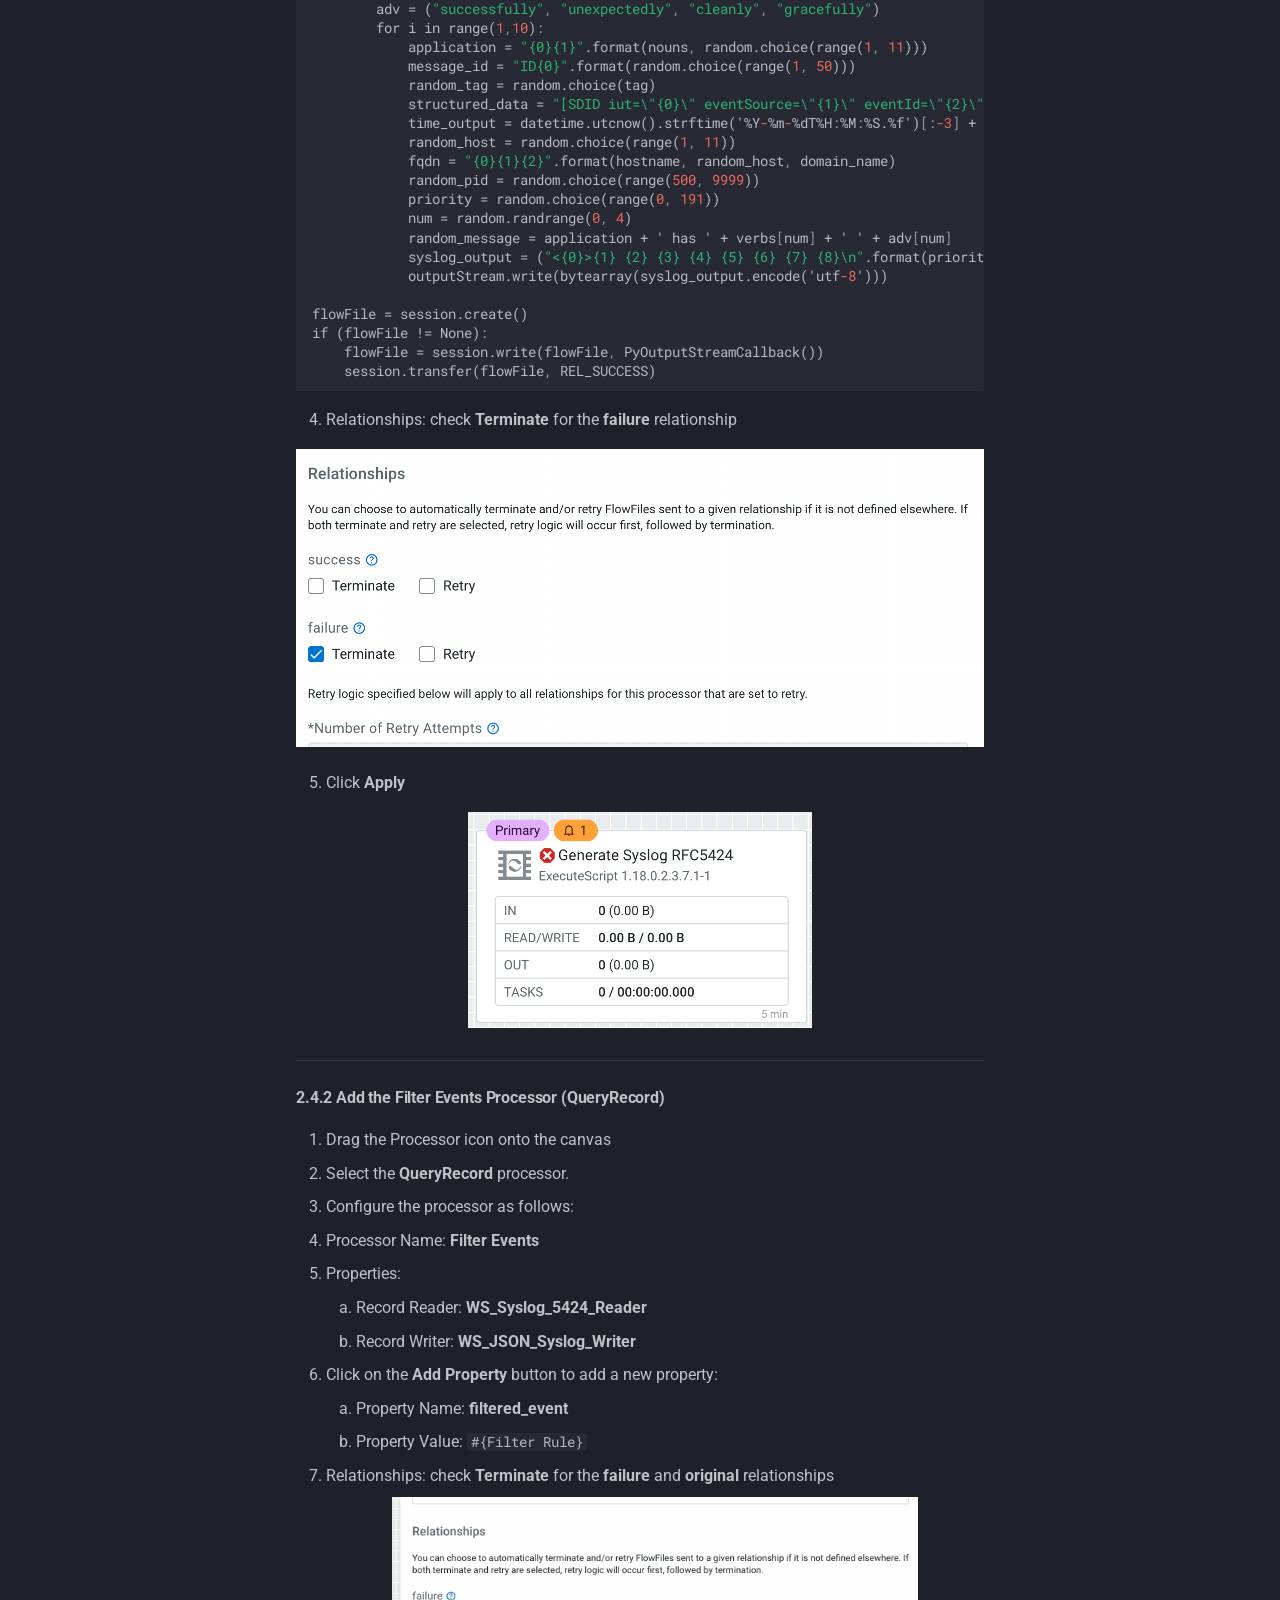
==== commit 2d5ac8cb: "Skip the step 1 and reuse the existing Schema Registry" ====
--- a/labs/lab1/index.html
+++ b/labs/lab1/index.html
@@ -443,7 +443,7 @@
   <a href="#1-create-a-schema-in-schema-registry" class="md-nav__link">
     <span class="md-ellipsis">
       
-        1. Create a schema in Schema Registry (SKIP THIS)
+        1. Create a schema in Schema Registry
       
     </span>
   </a>
@@ -863,7 +863,7 @@
 <li>Deploy a flow on an auto-scaling production cluster on k8s.</li>
 <li>Use Stream Messaging Manager to inspect Kafka topics.  </li>
 </ul>
-<h2 id="1-create-a-schema-in-schema-registry"><strong>1. Create a schema in Schema Registry</strong></h2>
+<h2 id="1-create-a-schema-in-schema-registry"><strong>1. Create a schema in Schema Registry - SKIP THIS</strong></h2>
 <ol>
 <li>Login to Schema Registry by clicking the appropriate hyperlink in the Streams Messaging Datahub.</li>
 </ol>
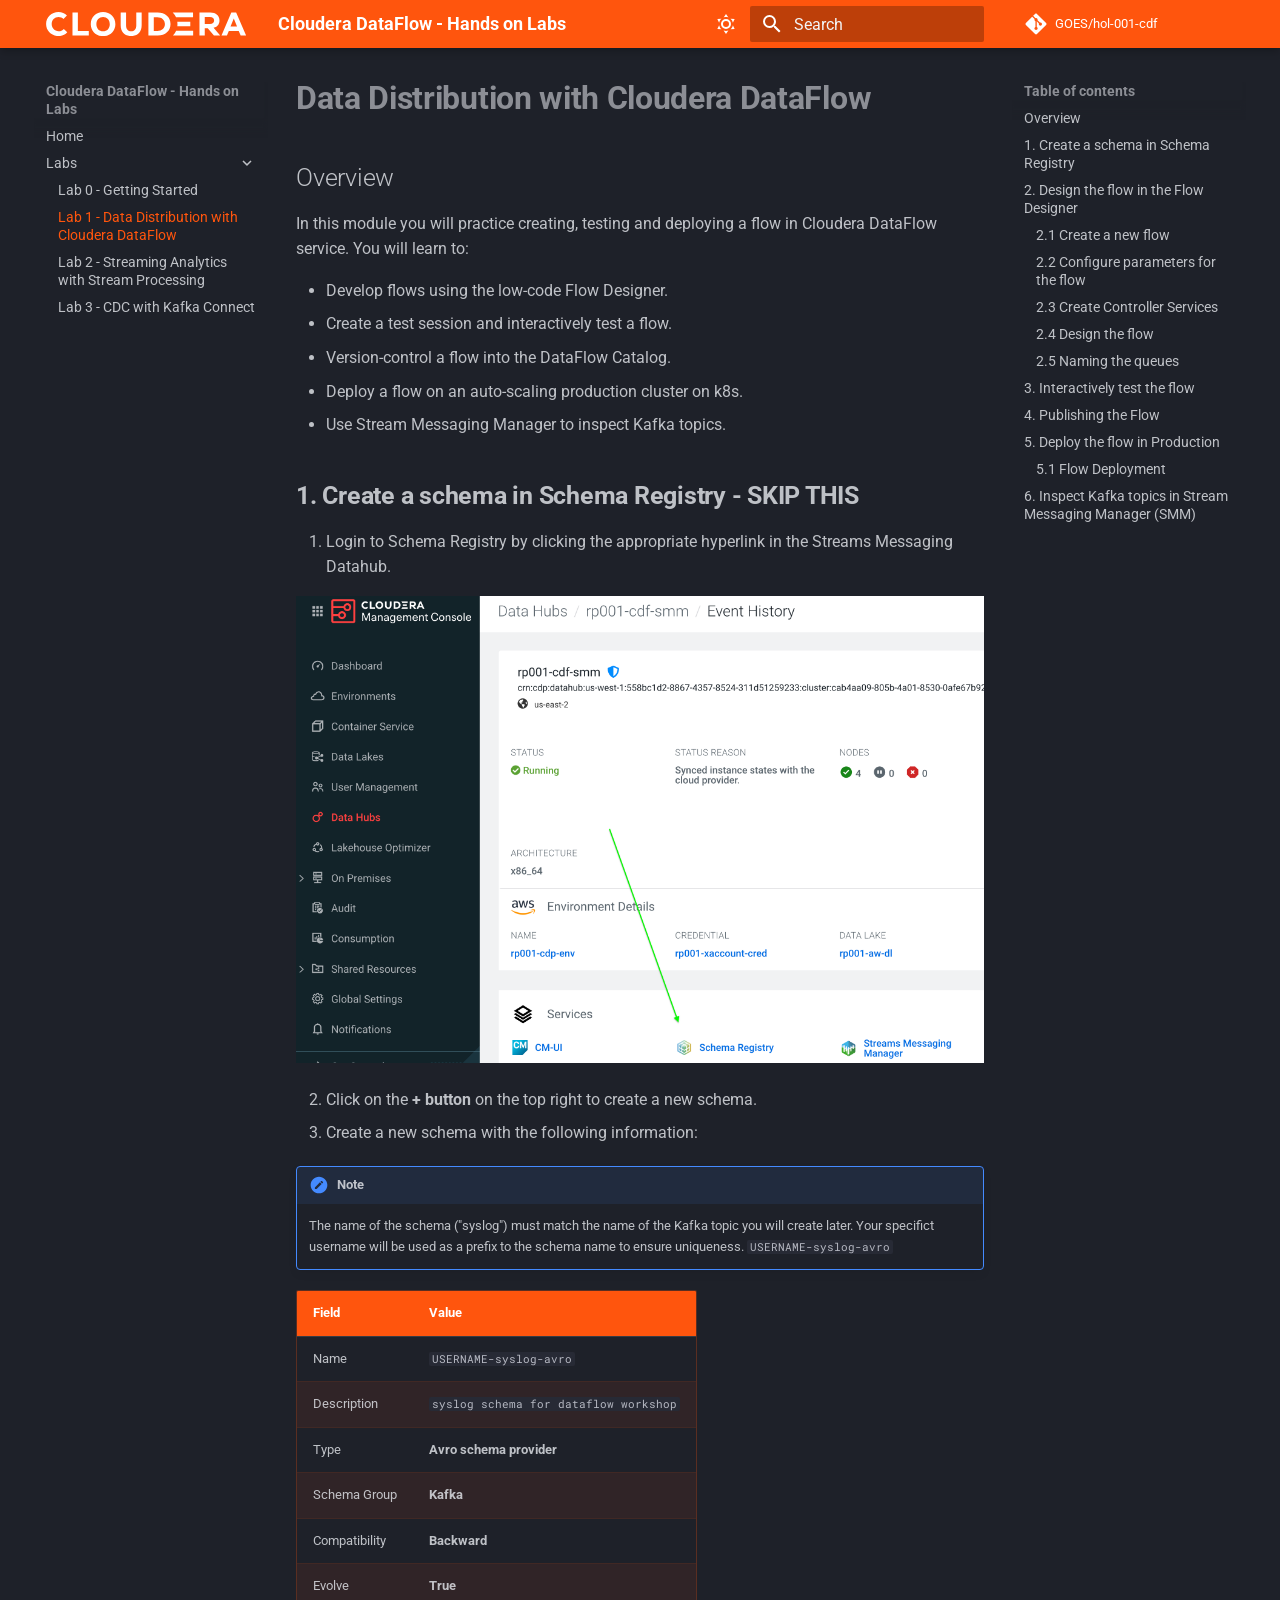
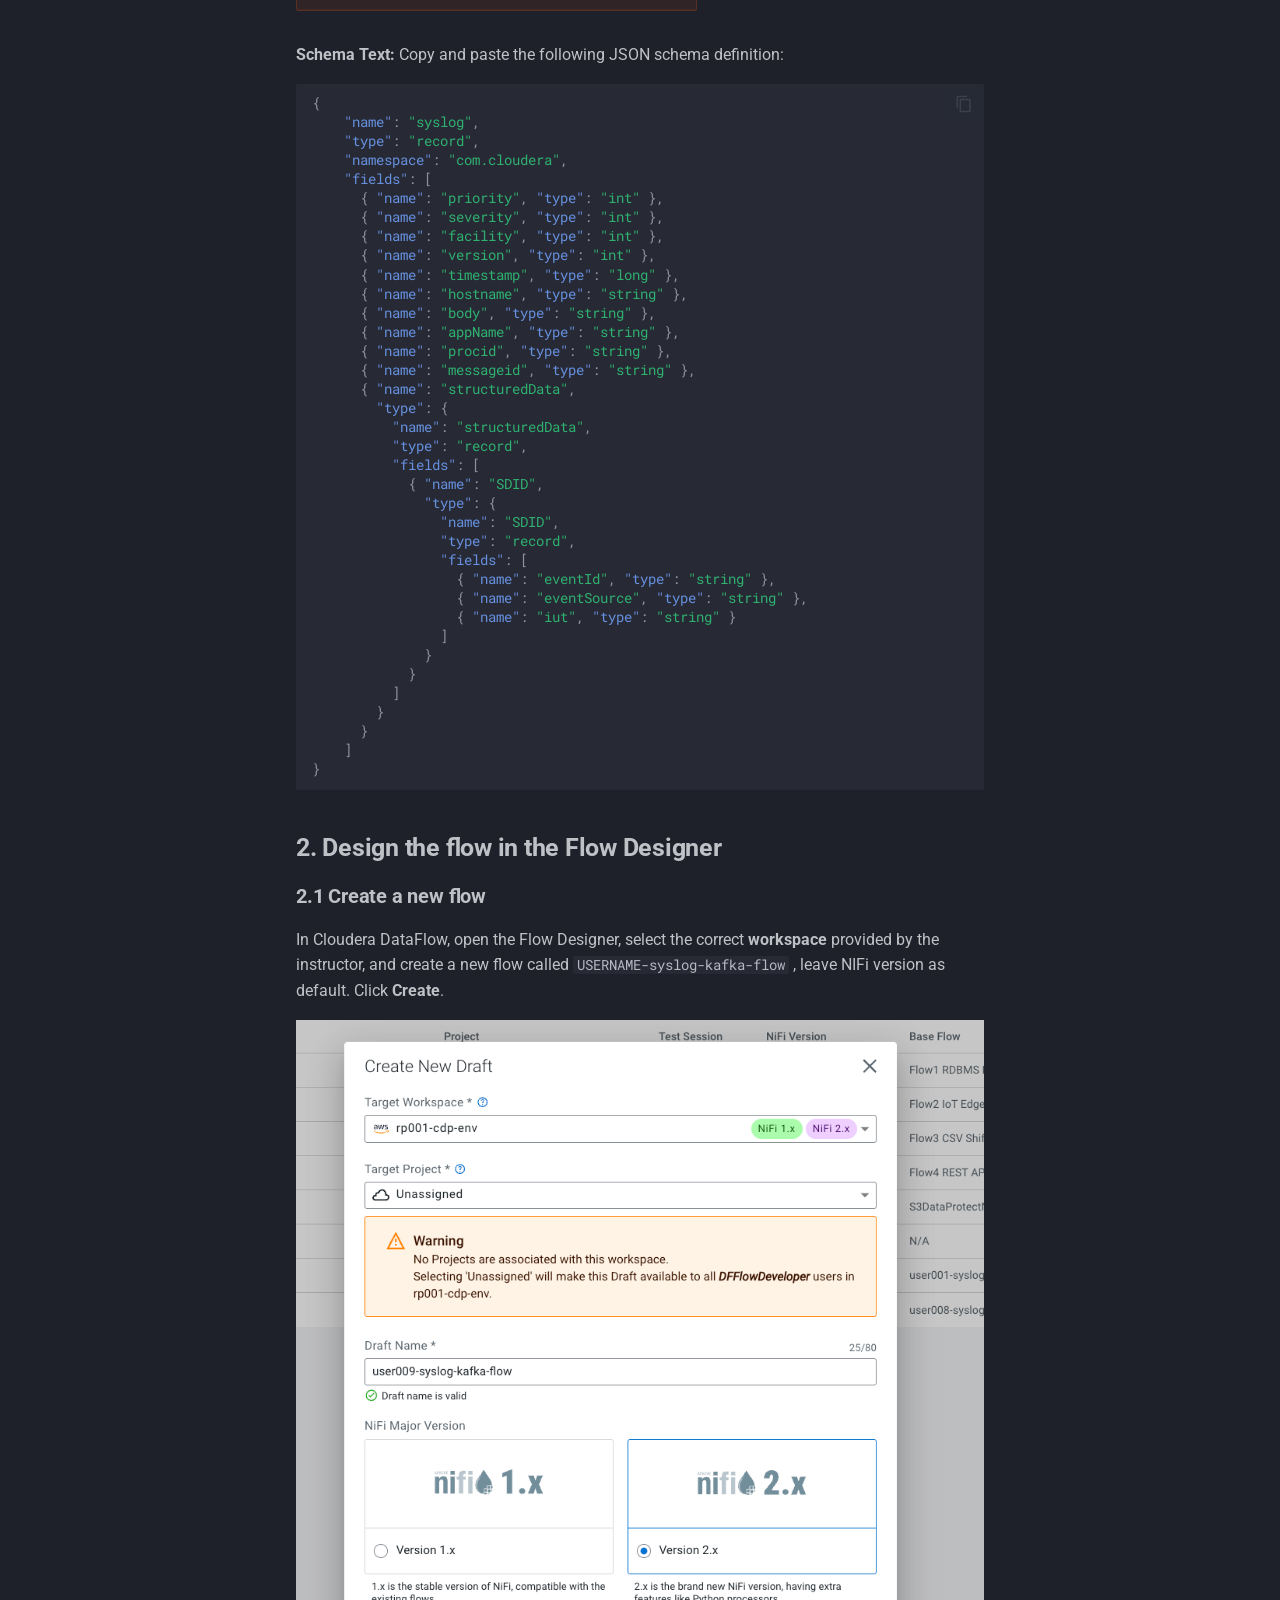
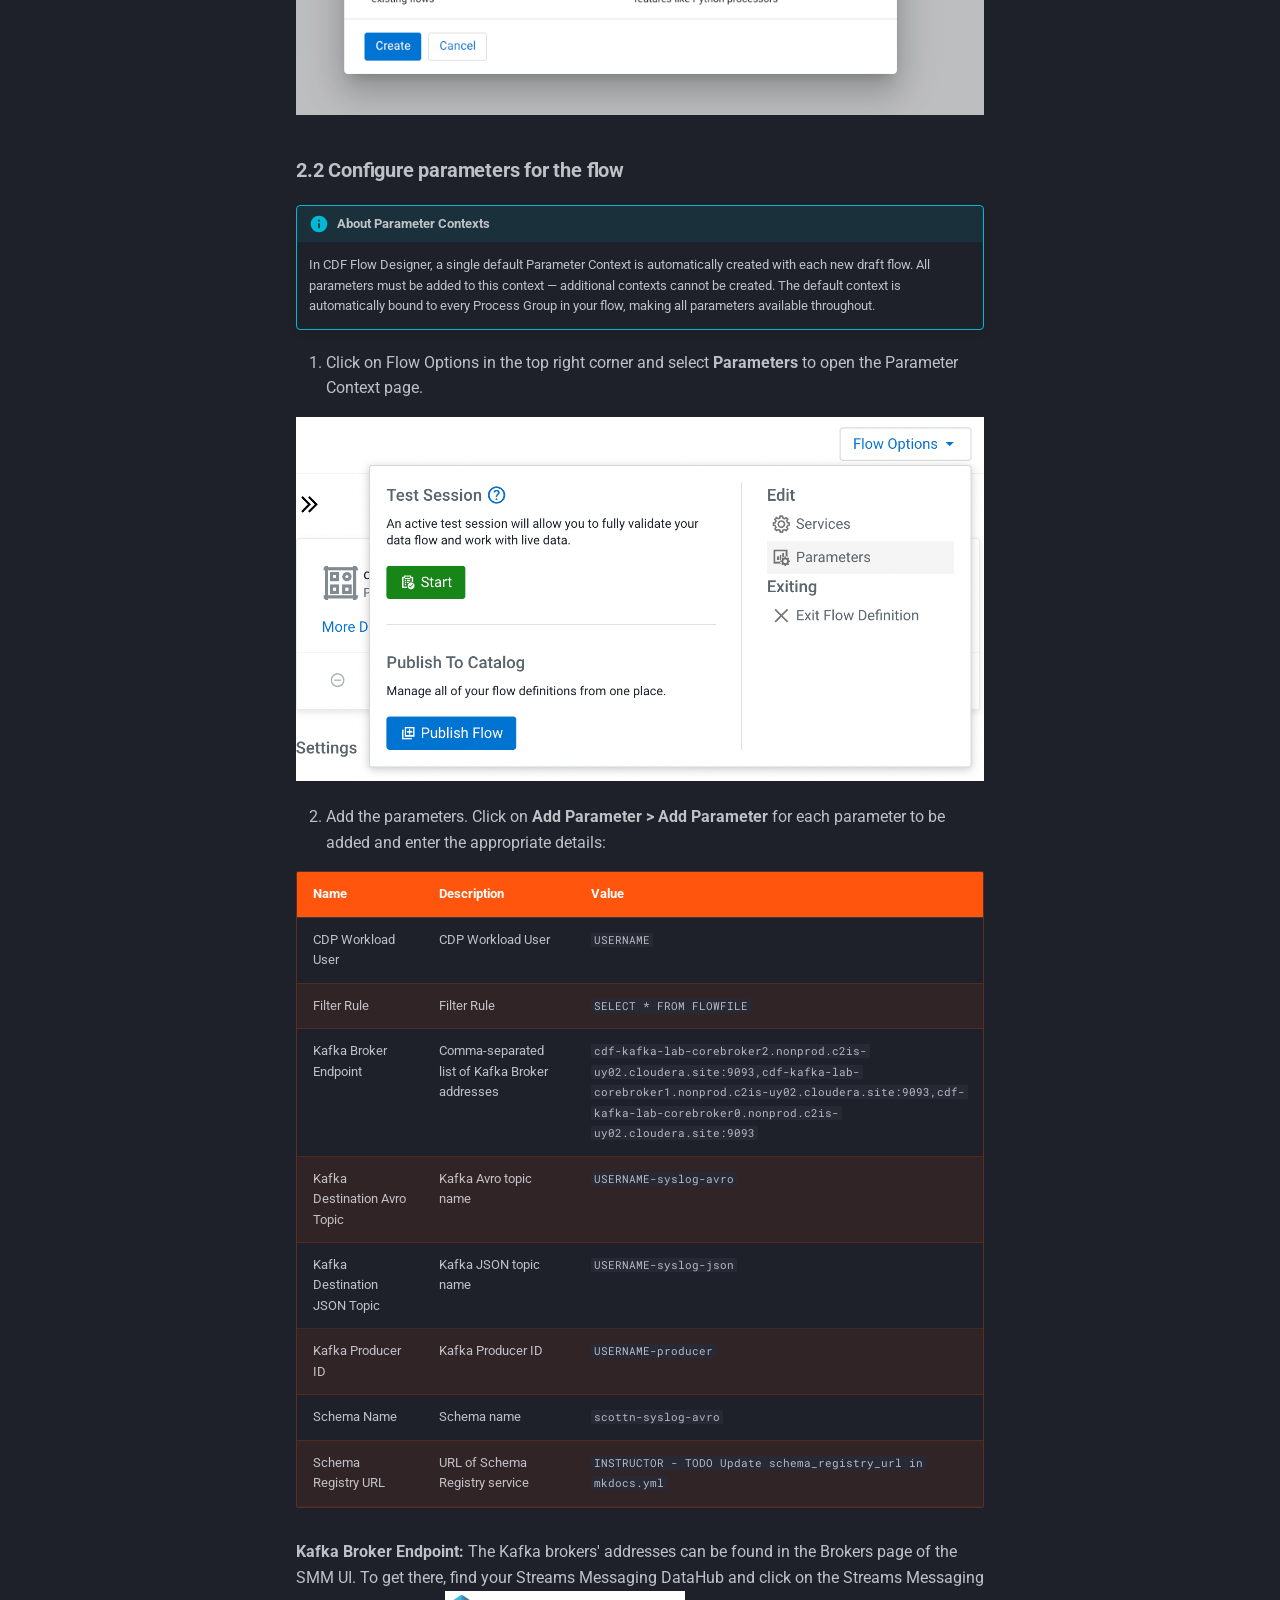
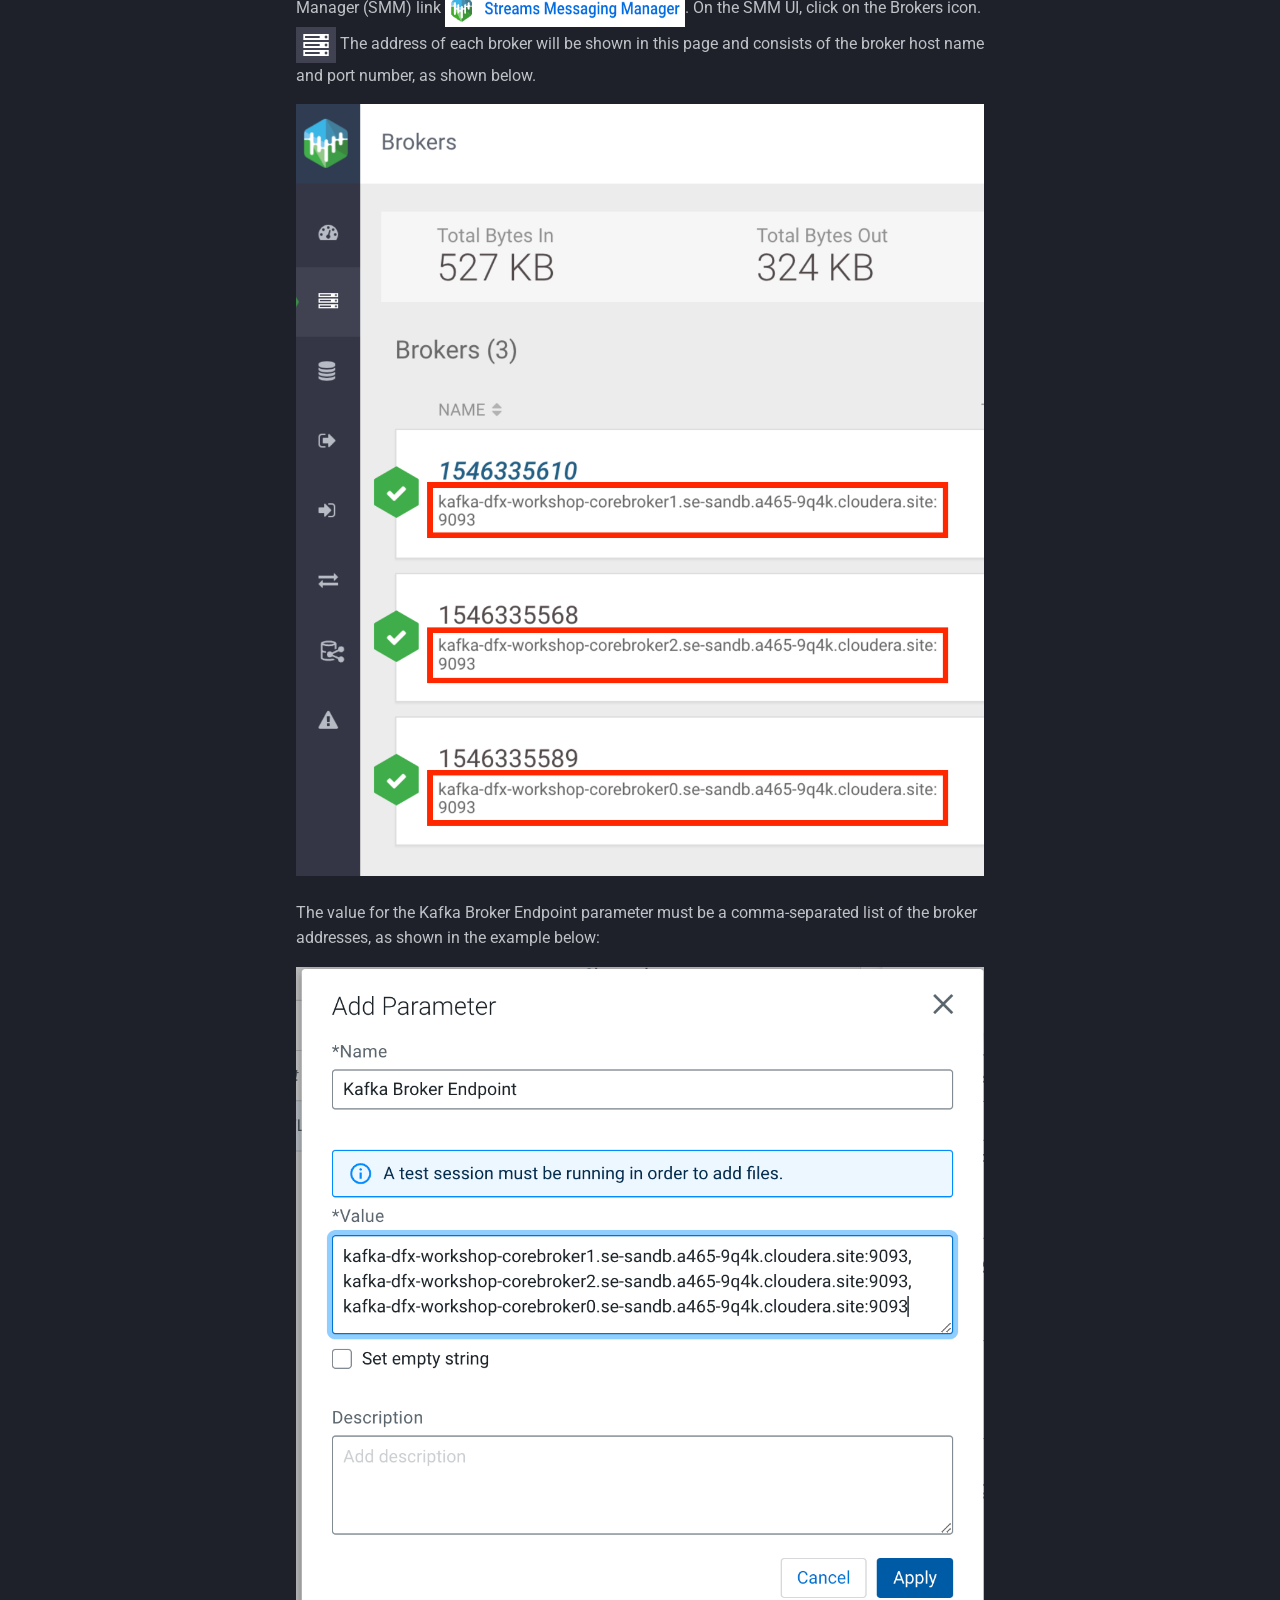
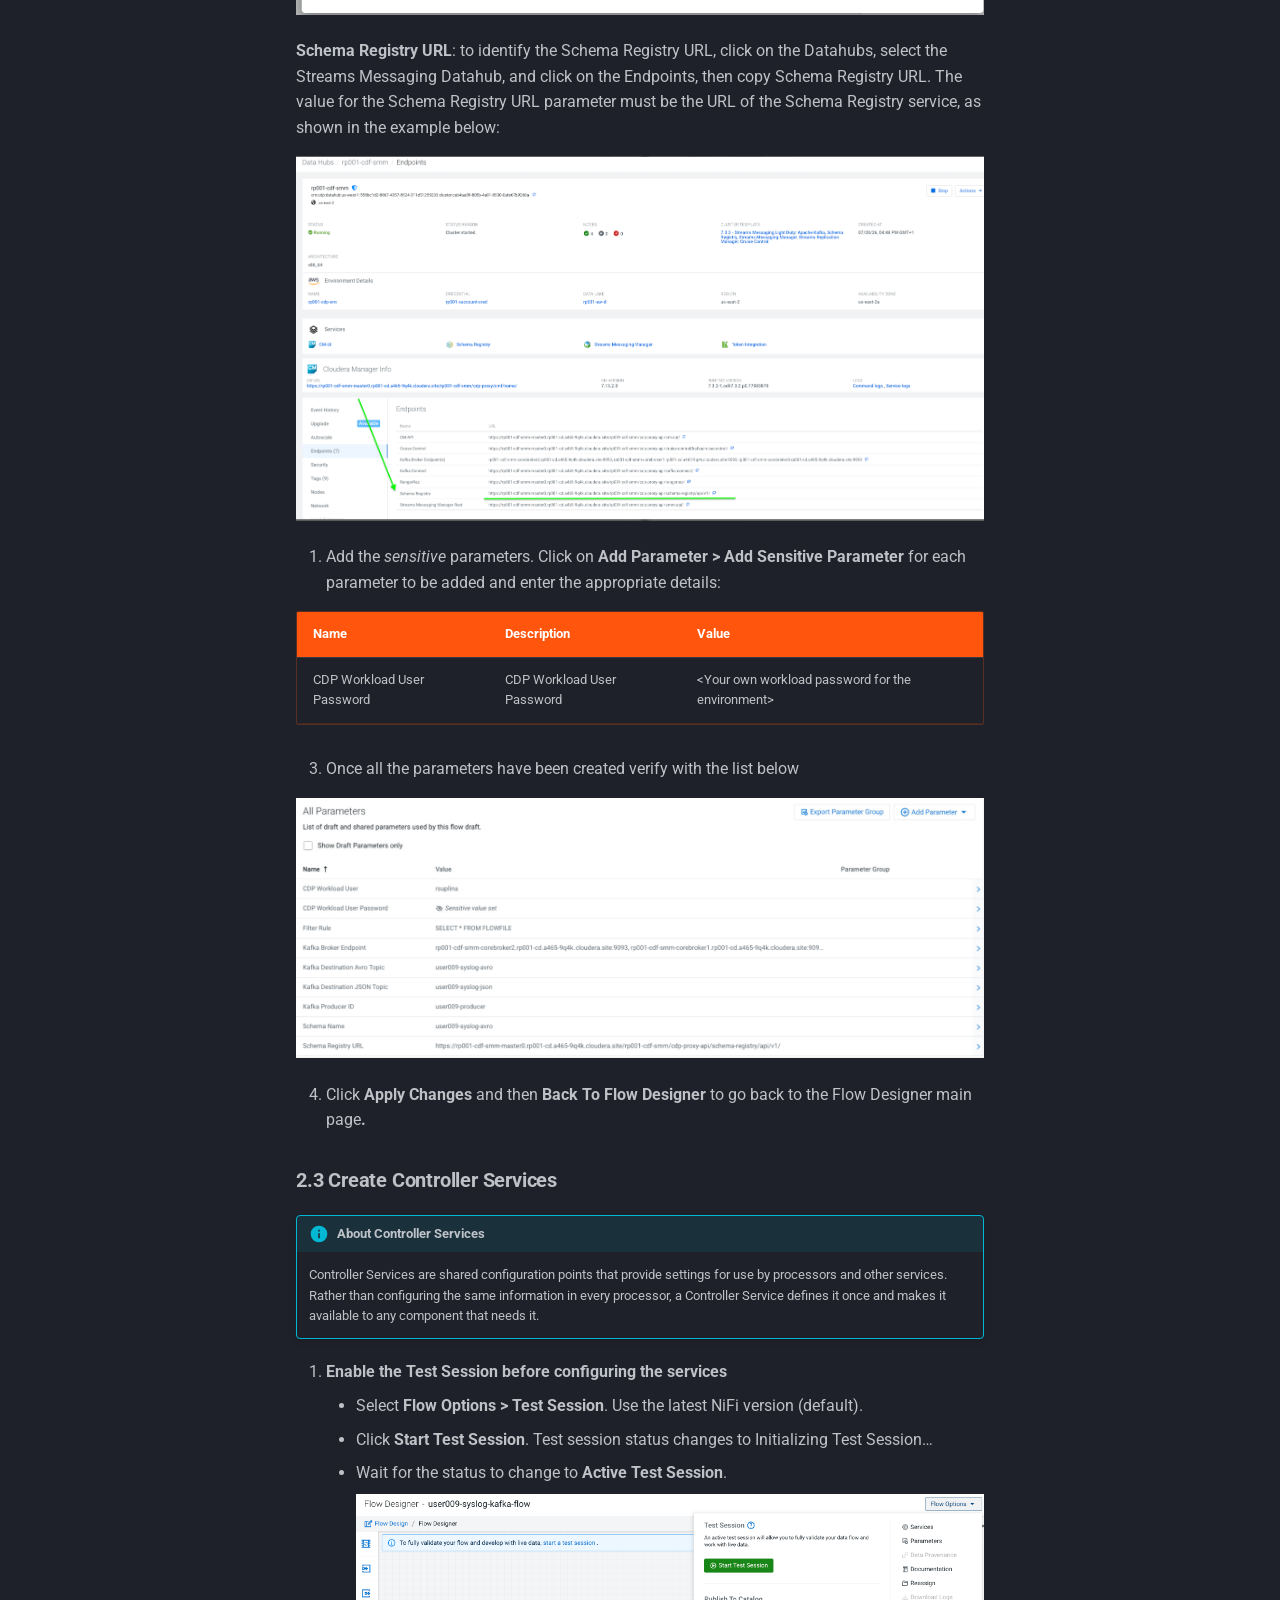
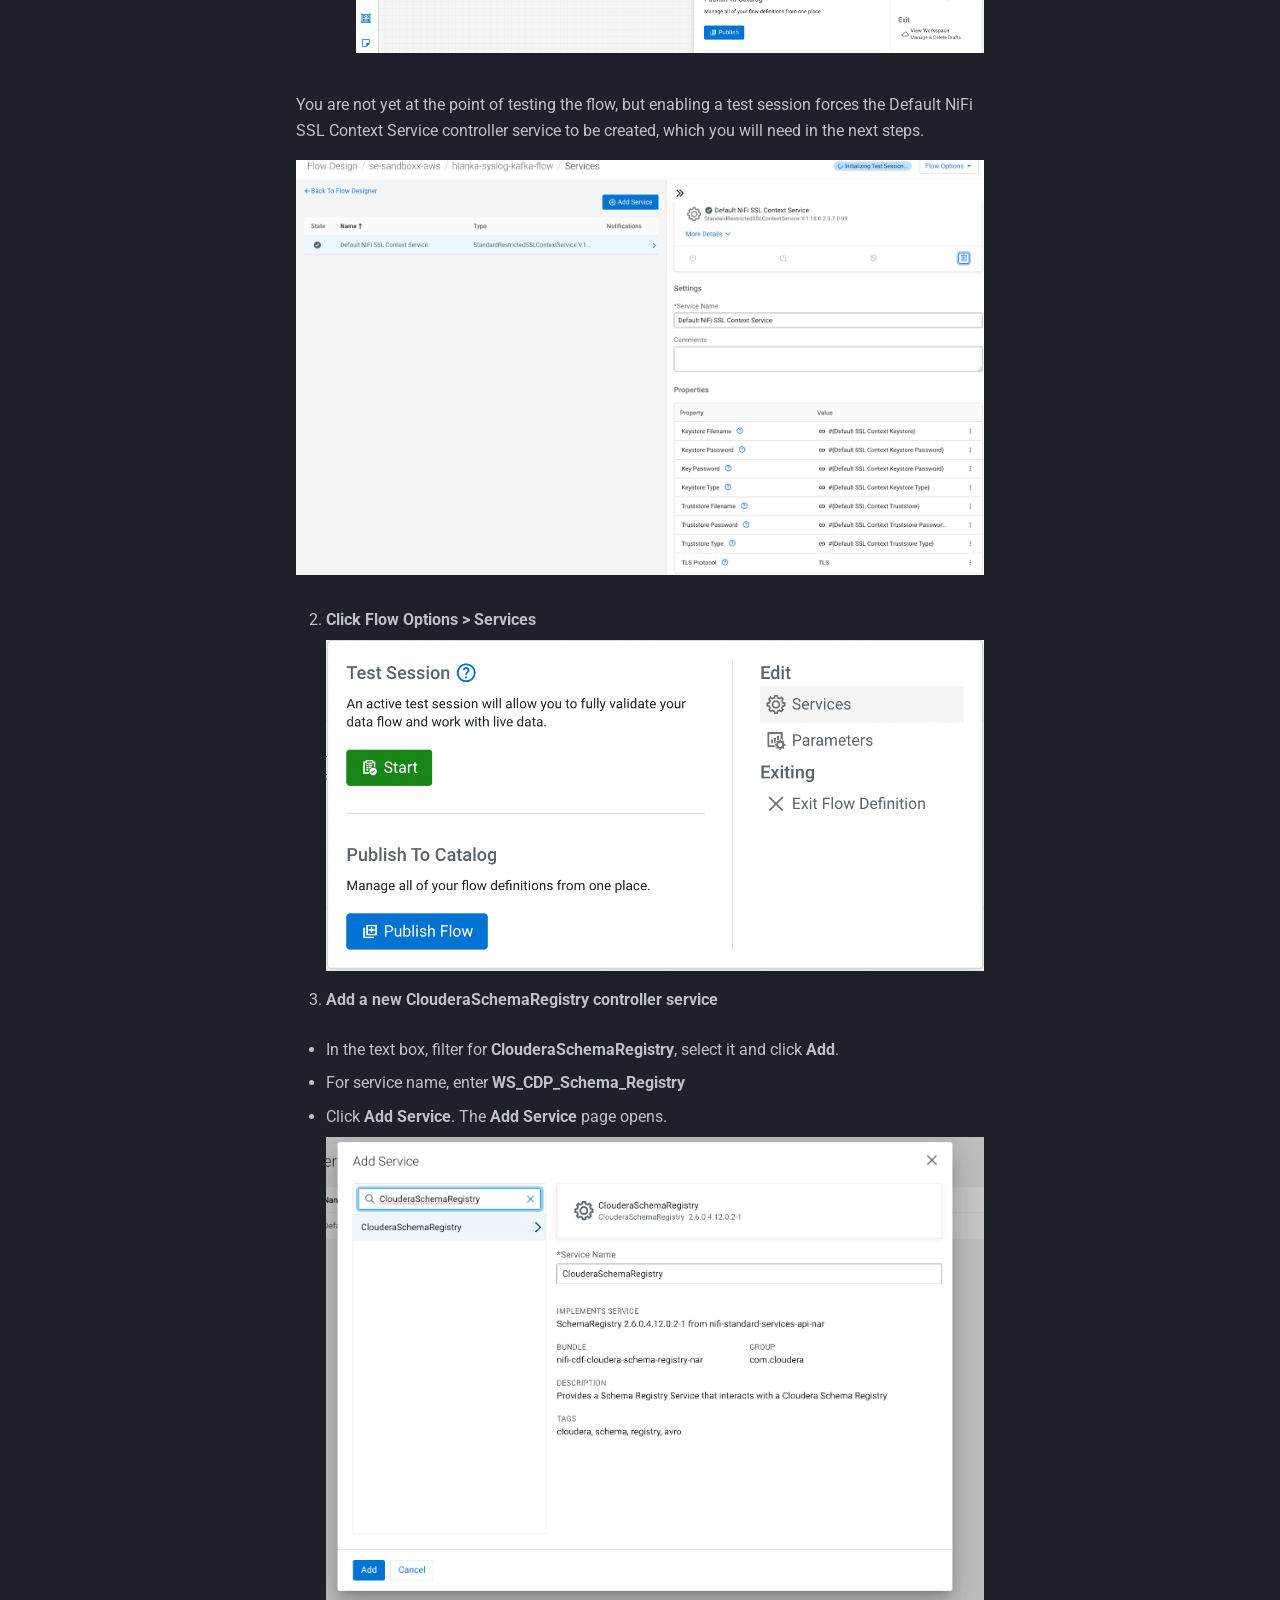
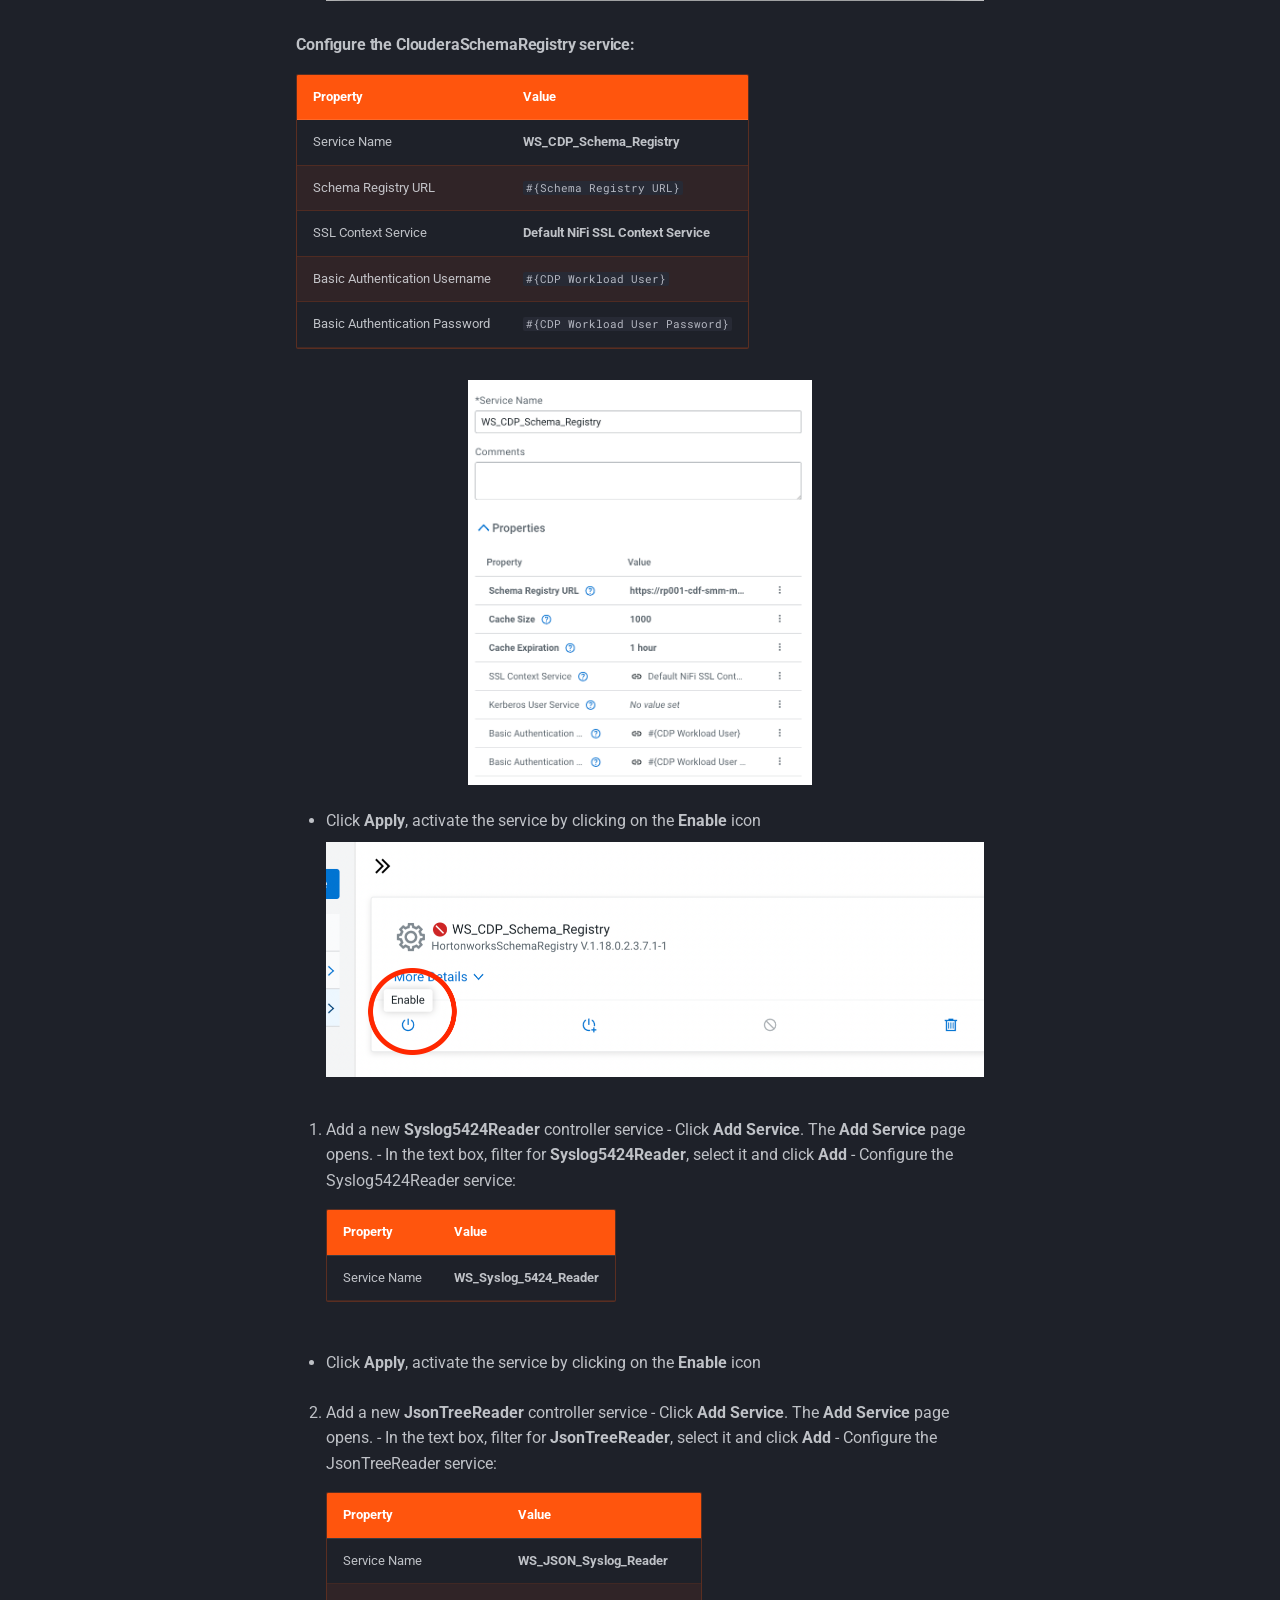
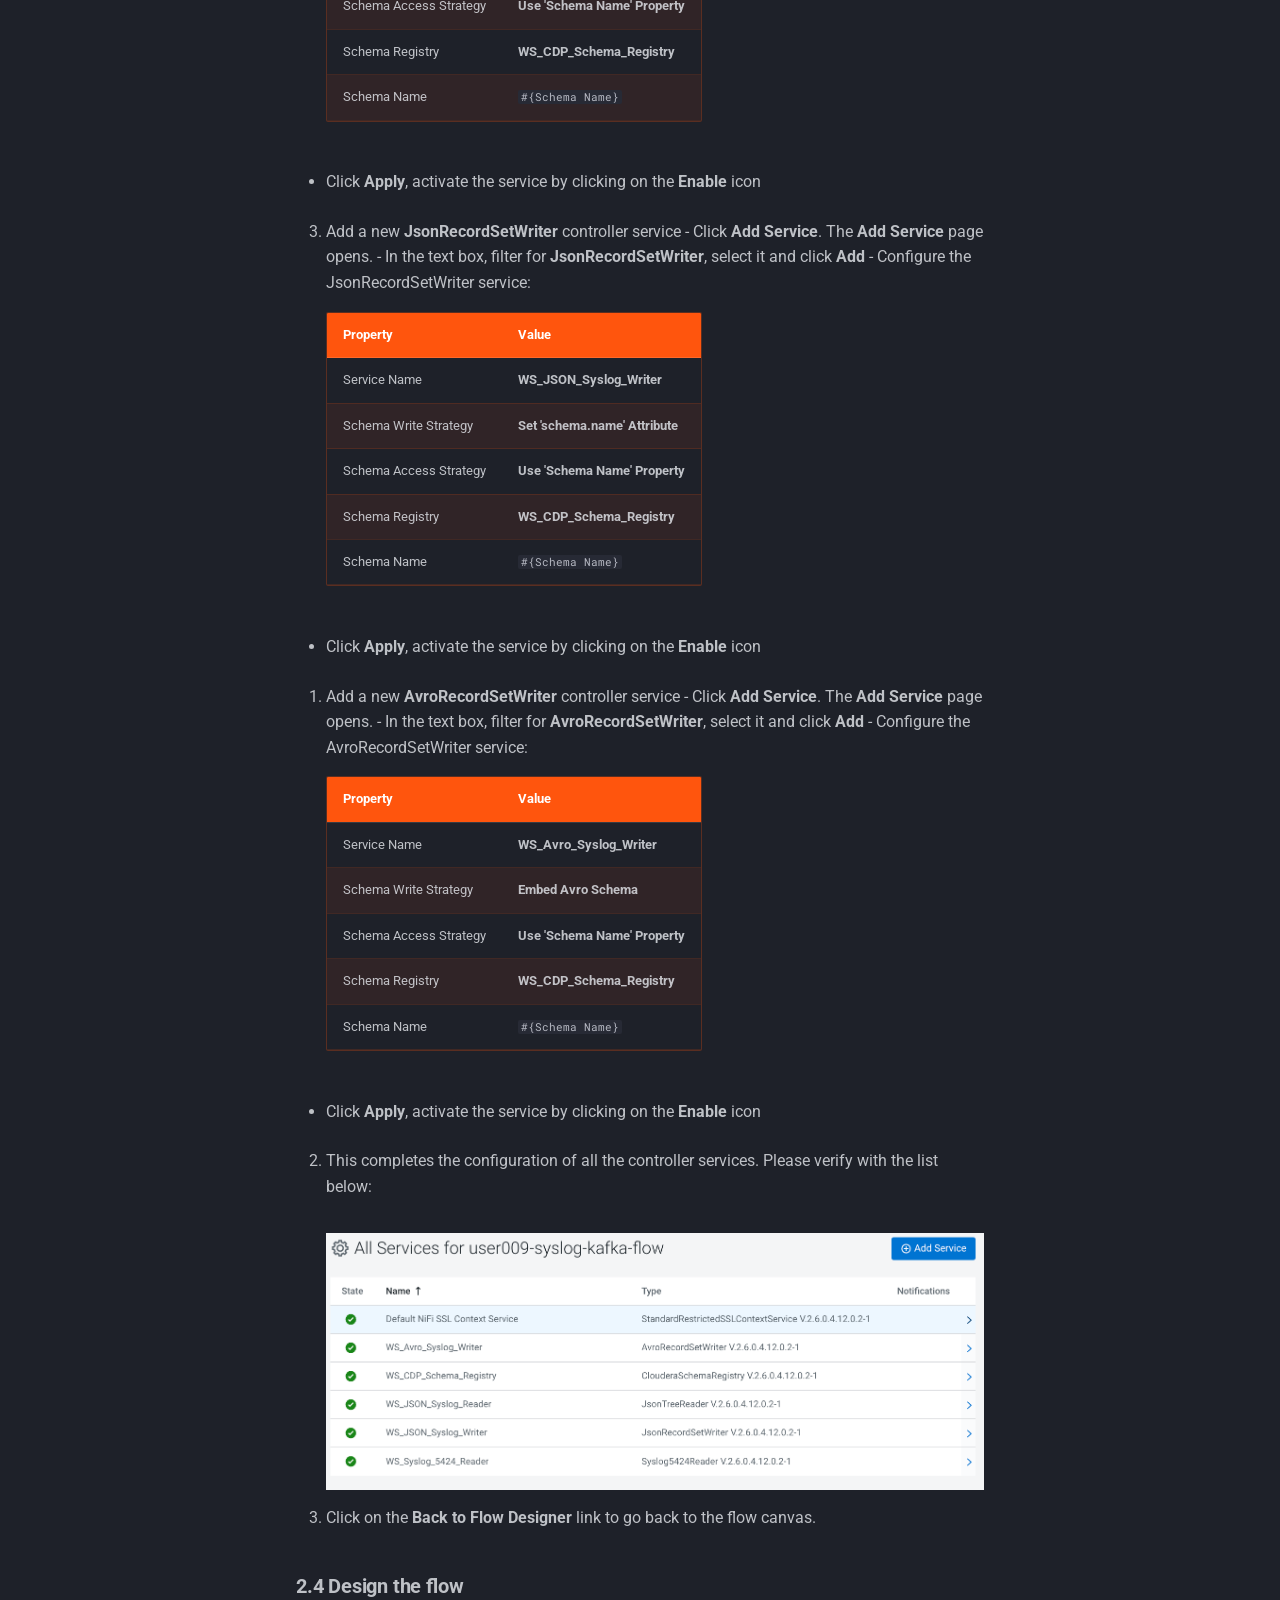
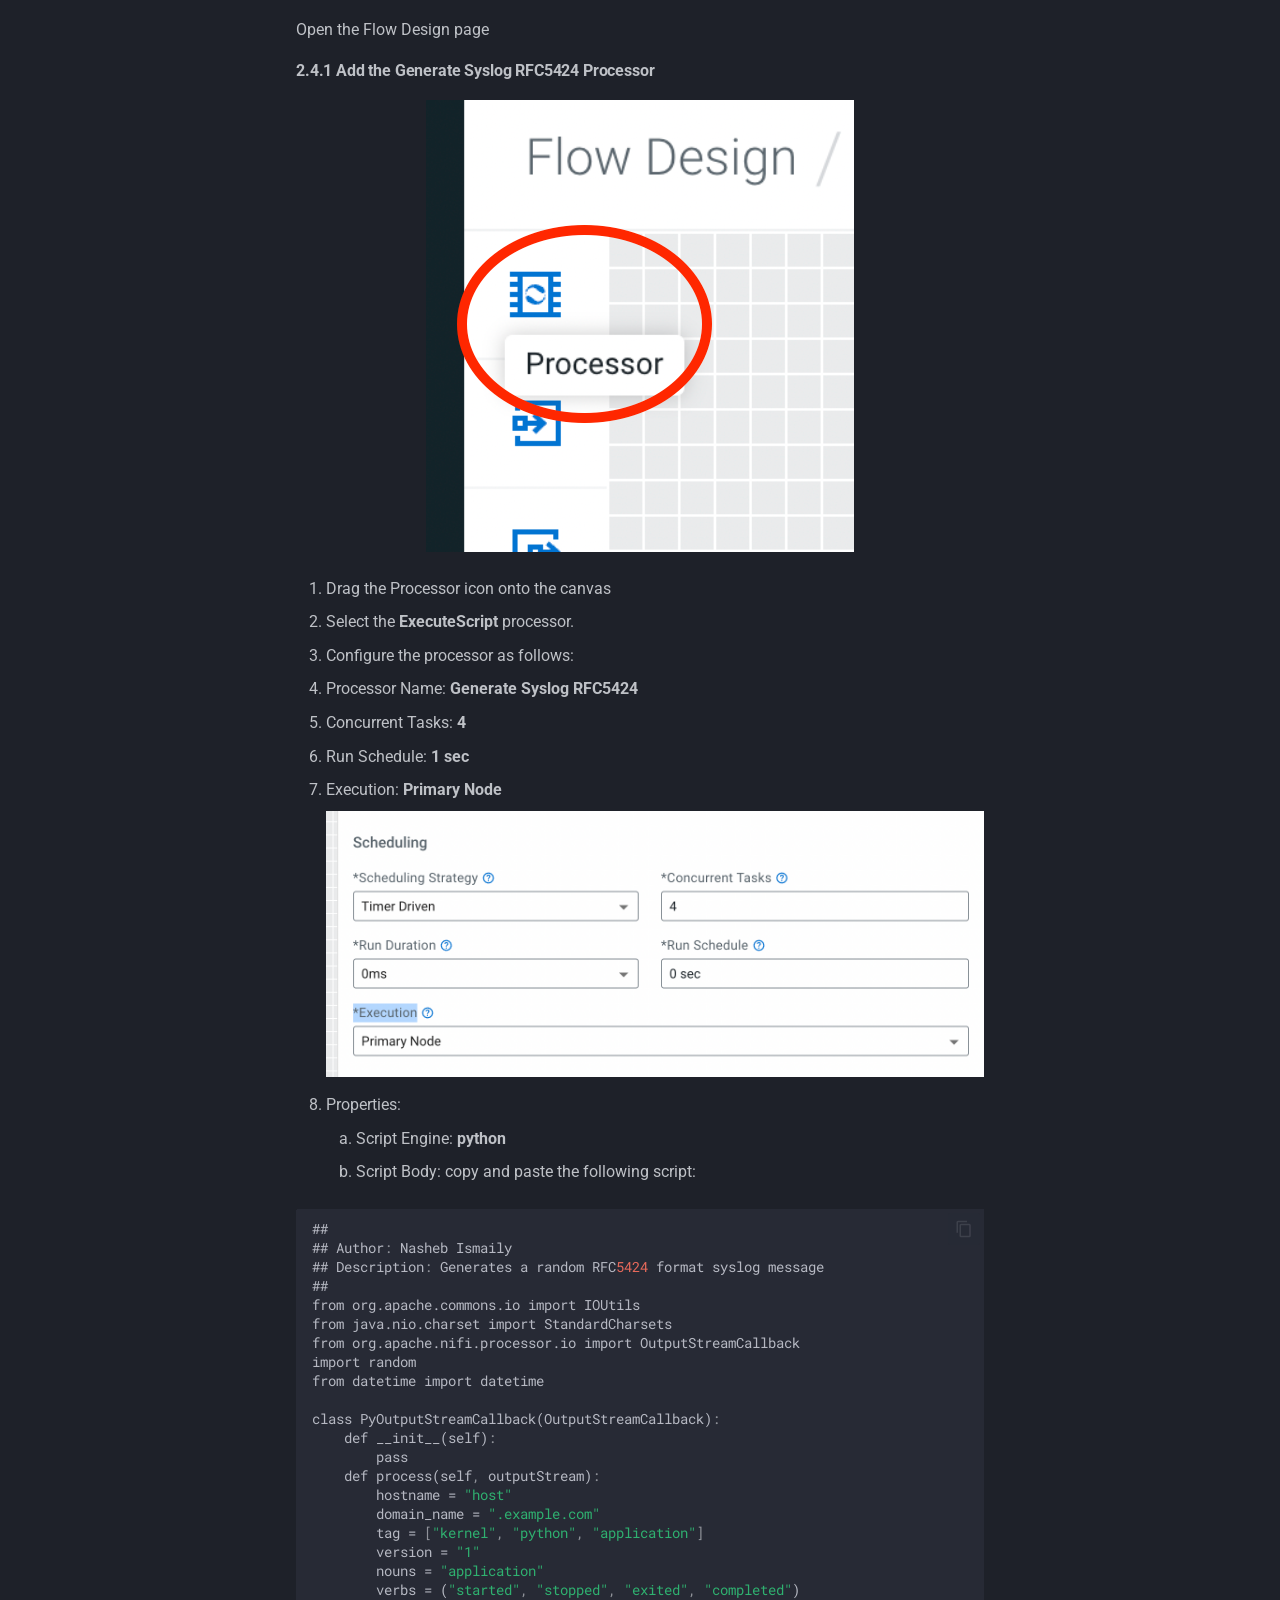
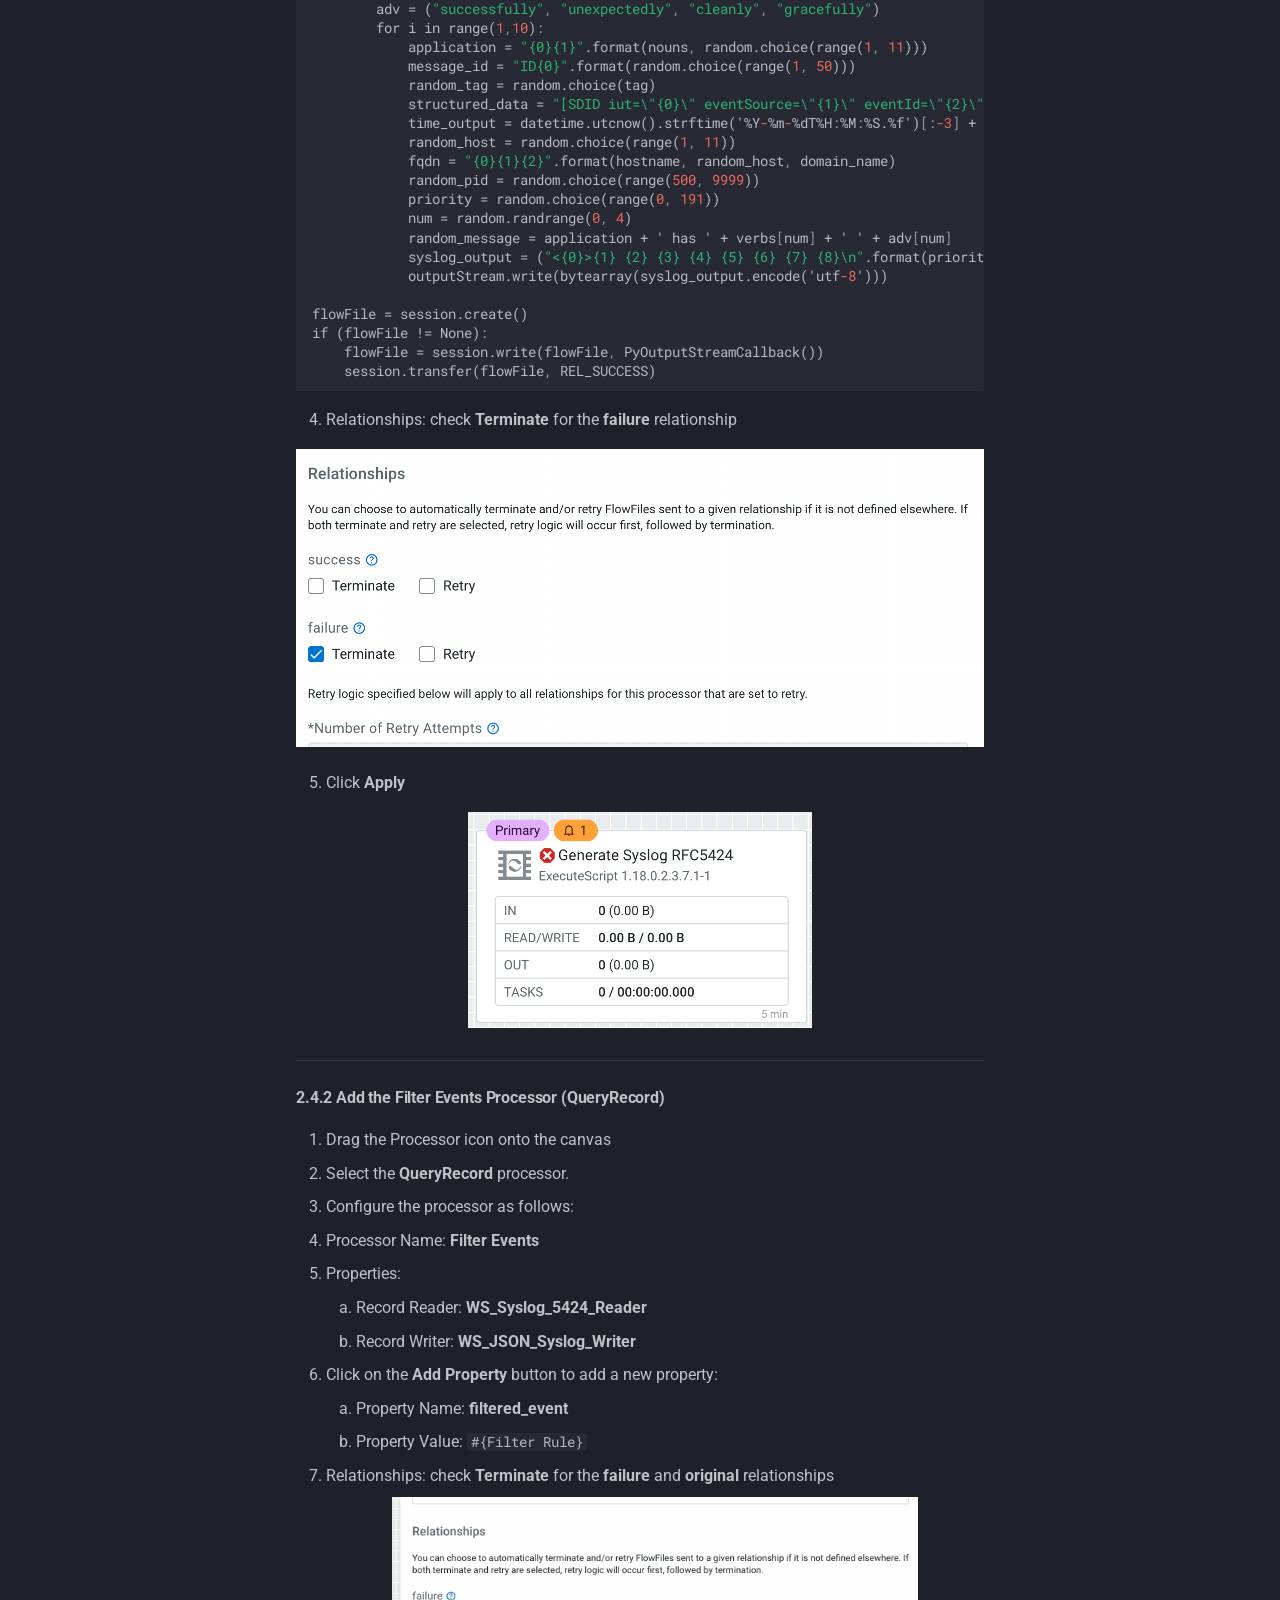
==== commit 343c6276: "updated the Kafka Broker and Schema Registry details" ====
--- a/labs/lab1/index.html
+++ b/labs/lab1/index.html
@@ -995,7 +995,7 @@
 <tr>
 <td>Kafka Broker Endpoint</td>
 <td>Comma-separated list of Kafka Broker addresses</td>
-<td><code>rs-hol4-cdf-smm-corebroker2.rs-hol4.a465-9q4k.cloudera.site:9093,rs-hol4-cdf-smm-corebroker1.rs-hol4.a465-9q4k.cloudera.site:9093, rs-hol4-cdf-smm-corebroker0.rs-hol4.a465-9q4k.cloudera.site:9093</code></td>
+<td><code>cdf-kafka-lab-corebroker2.nonprod.c2is-uy02.cloudera.site:9093,cdf-kafka-lab-corebroker1.nonprod.c2is-uy02.cloudera.site:9093,cdf-kafka-lab-corebroker0.nonprod.c2is-uy02.cloudera.site:9093</code></td>
 </tr>
 <tr>
 <td>Kafka Destination Avro Topic</td>
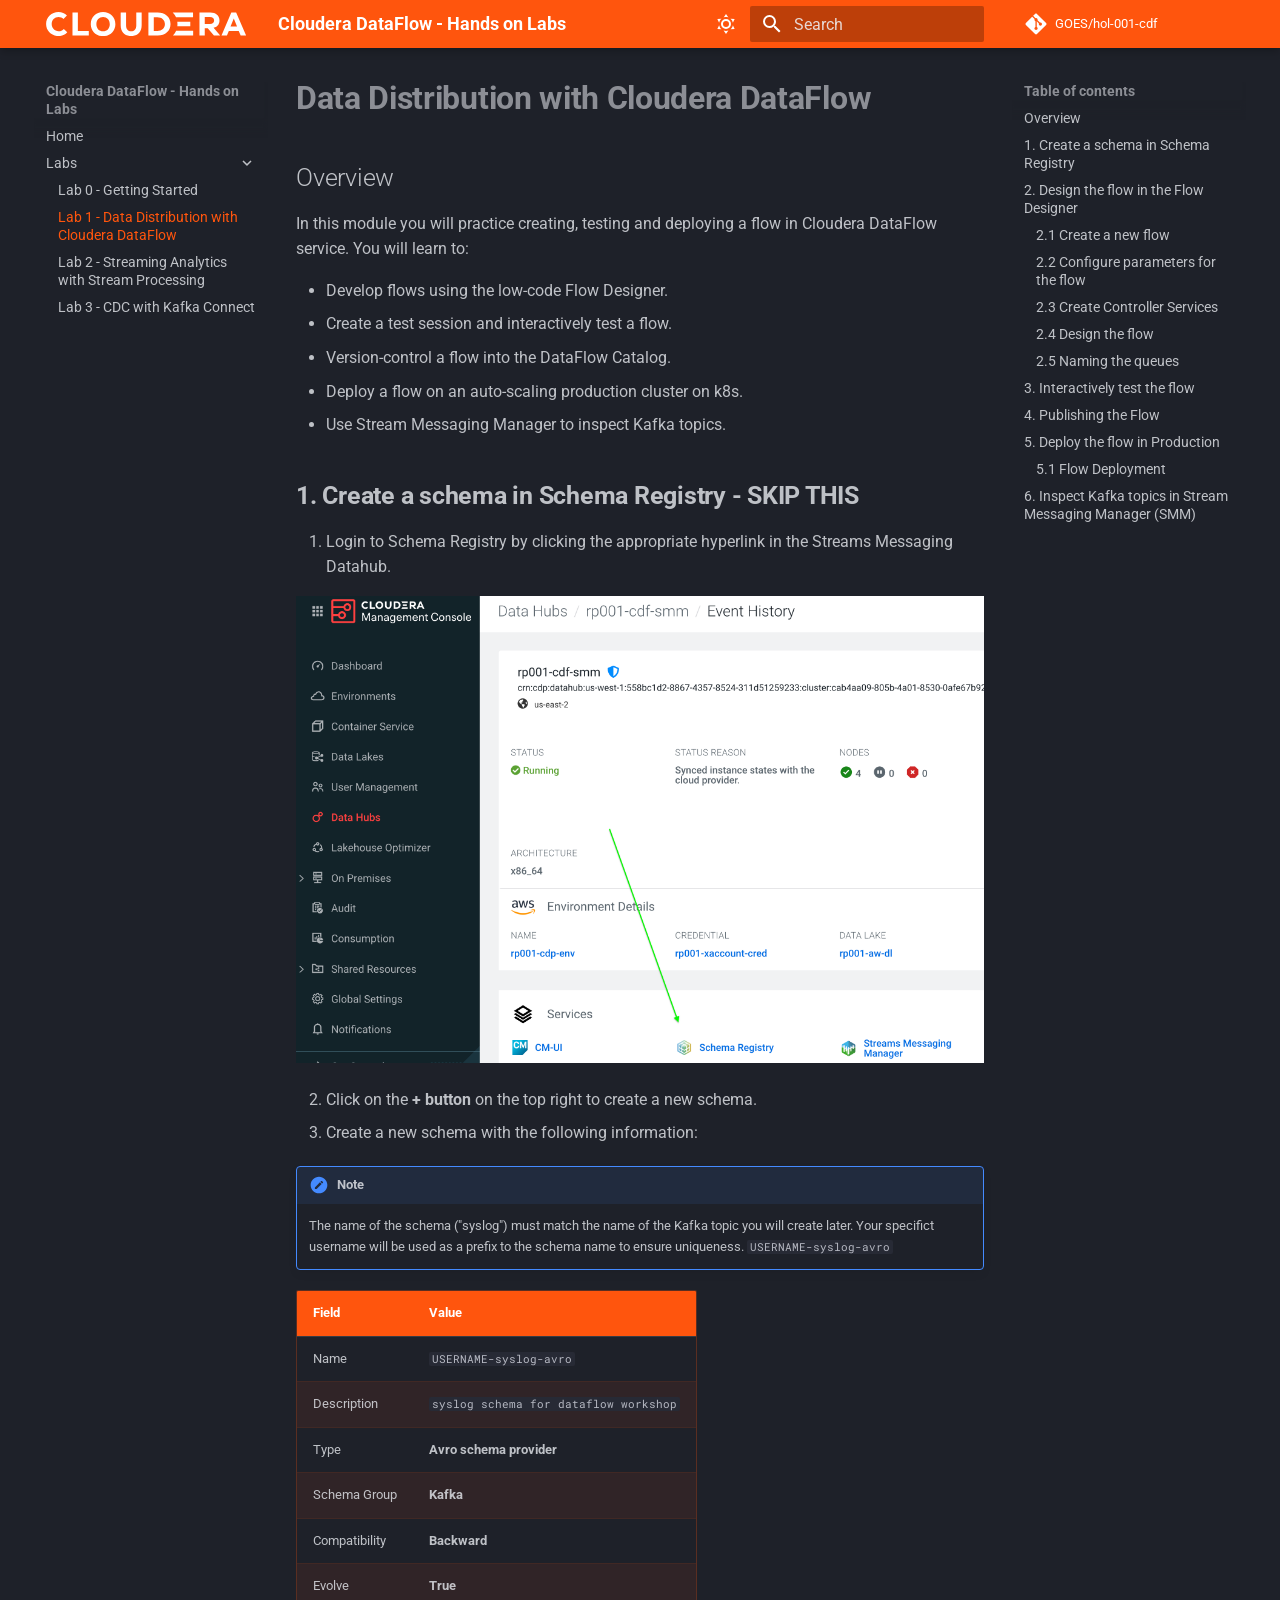
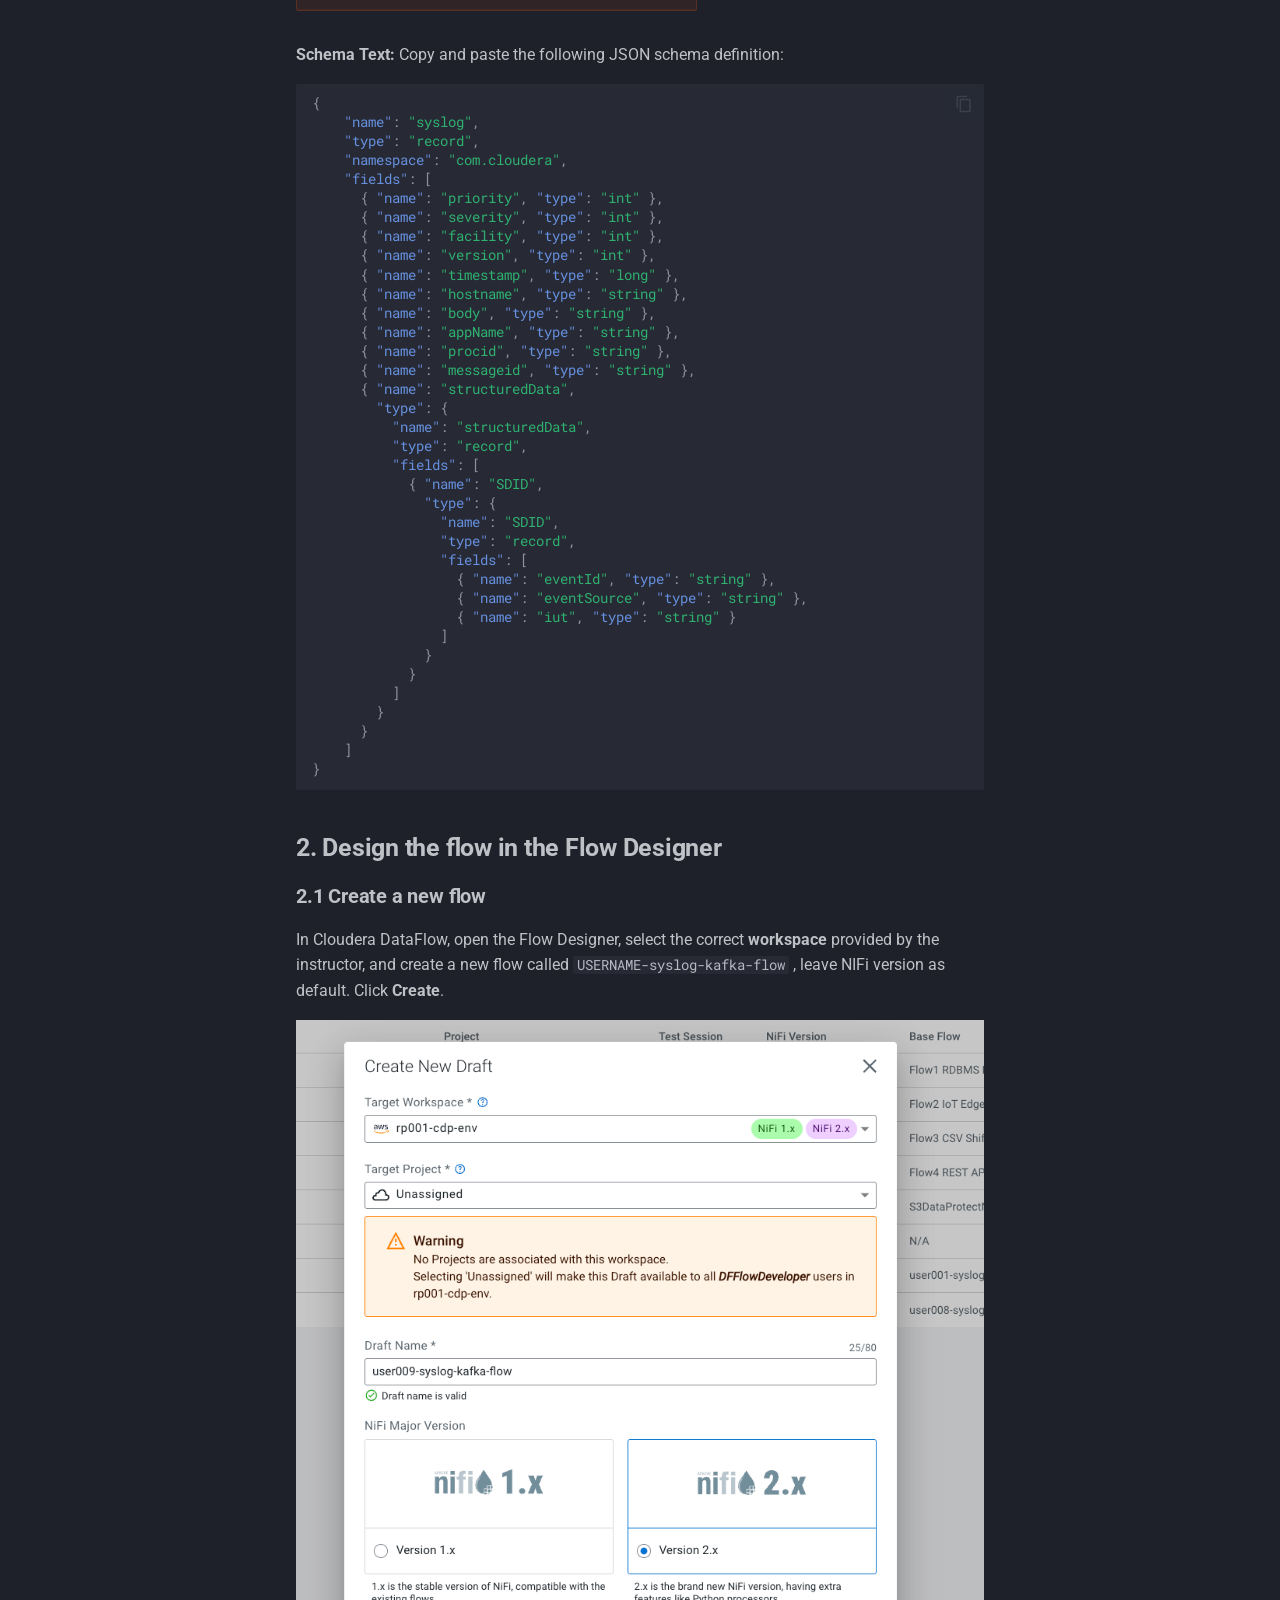
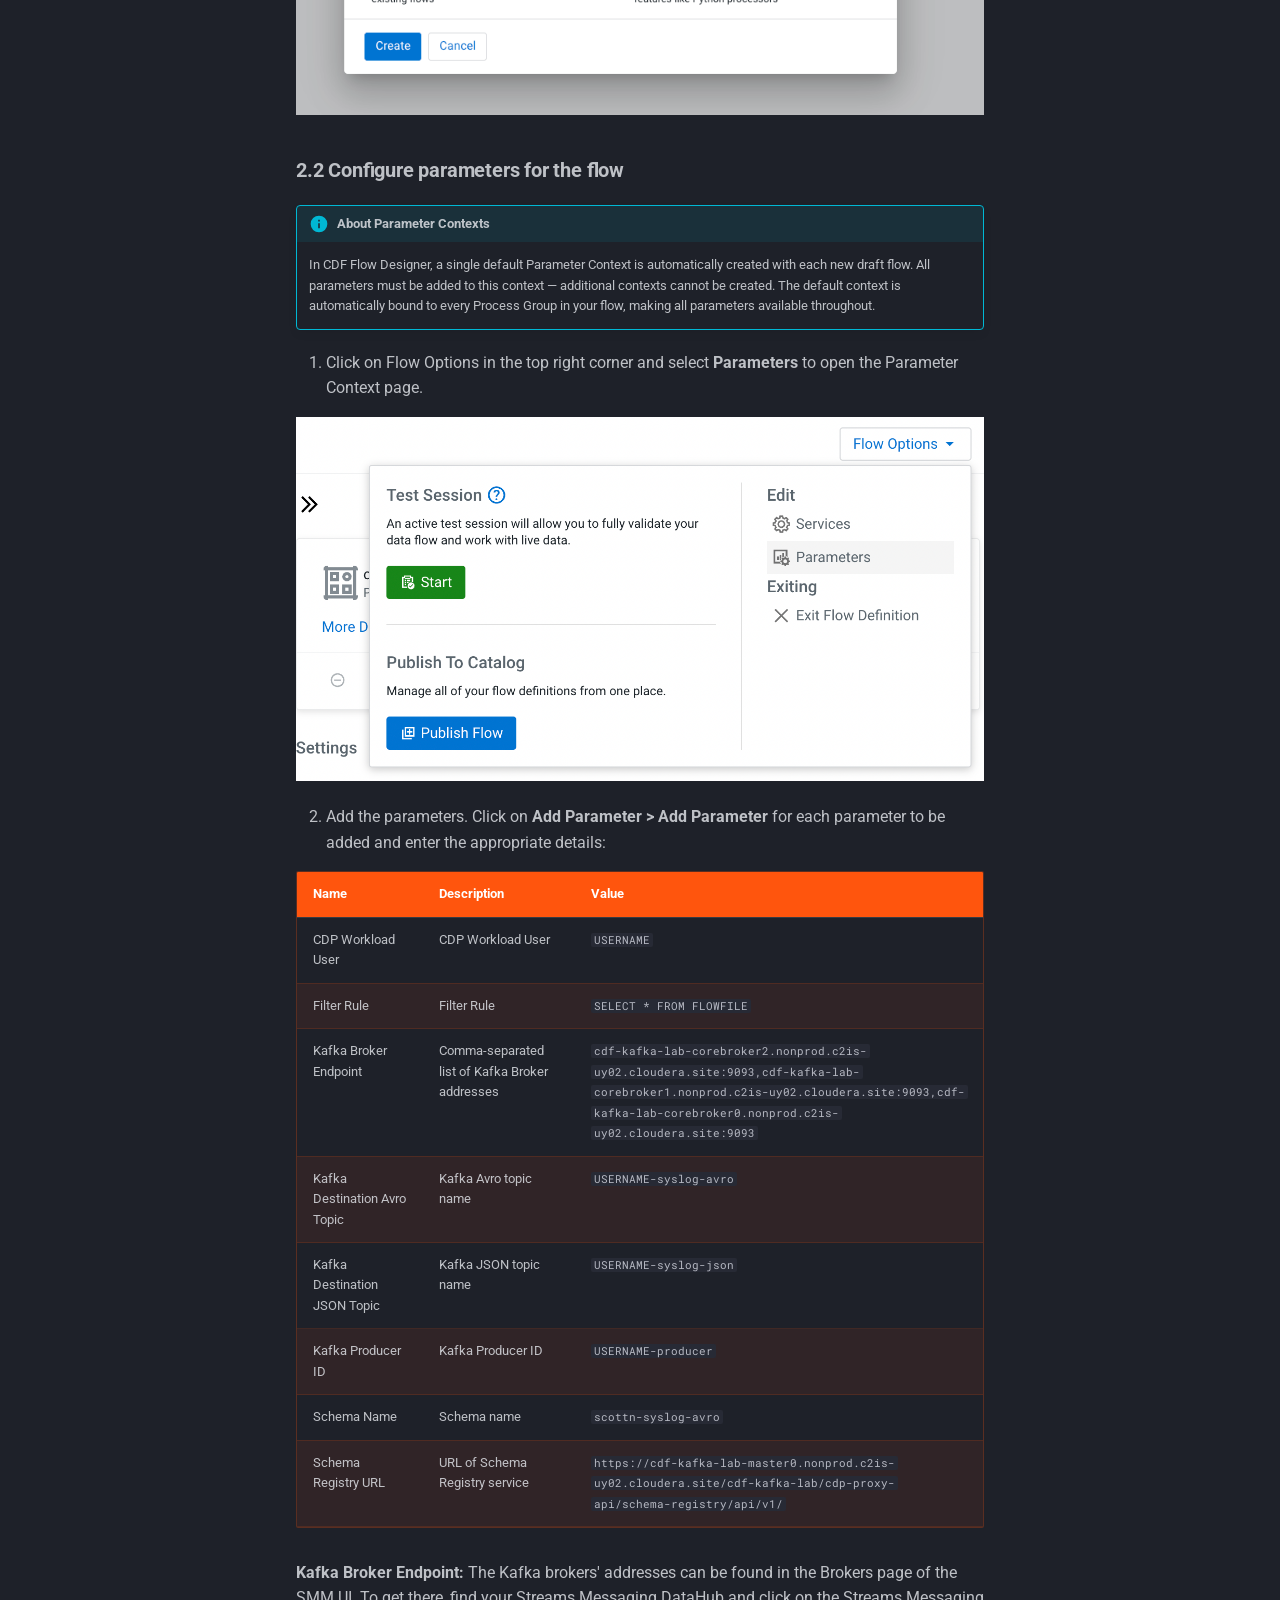
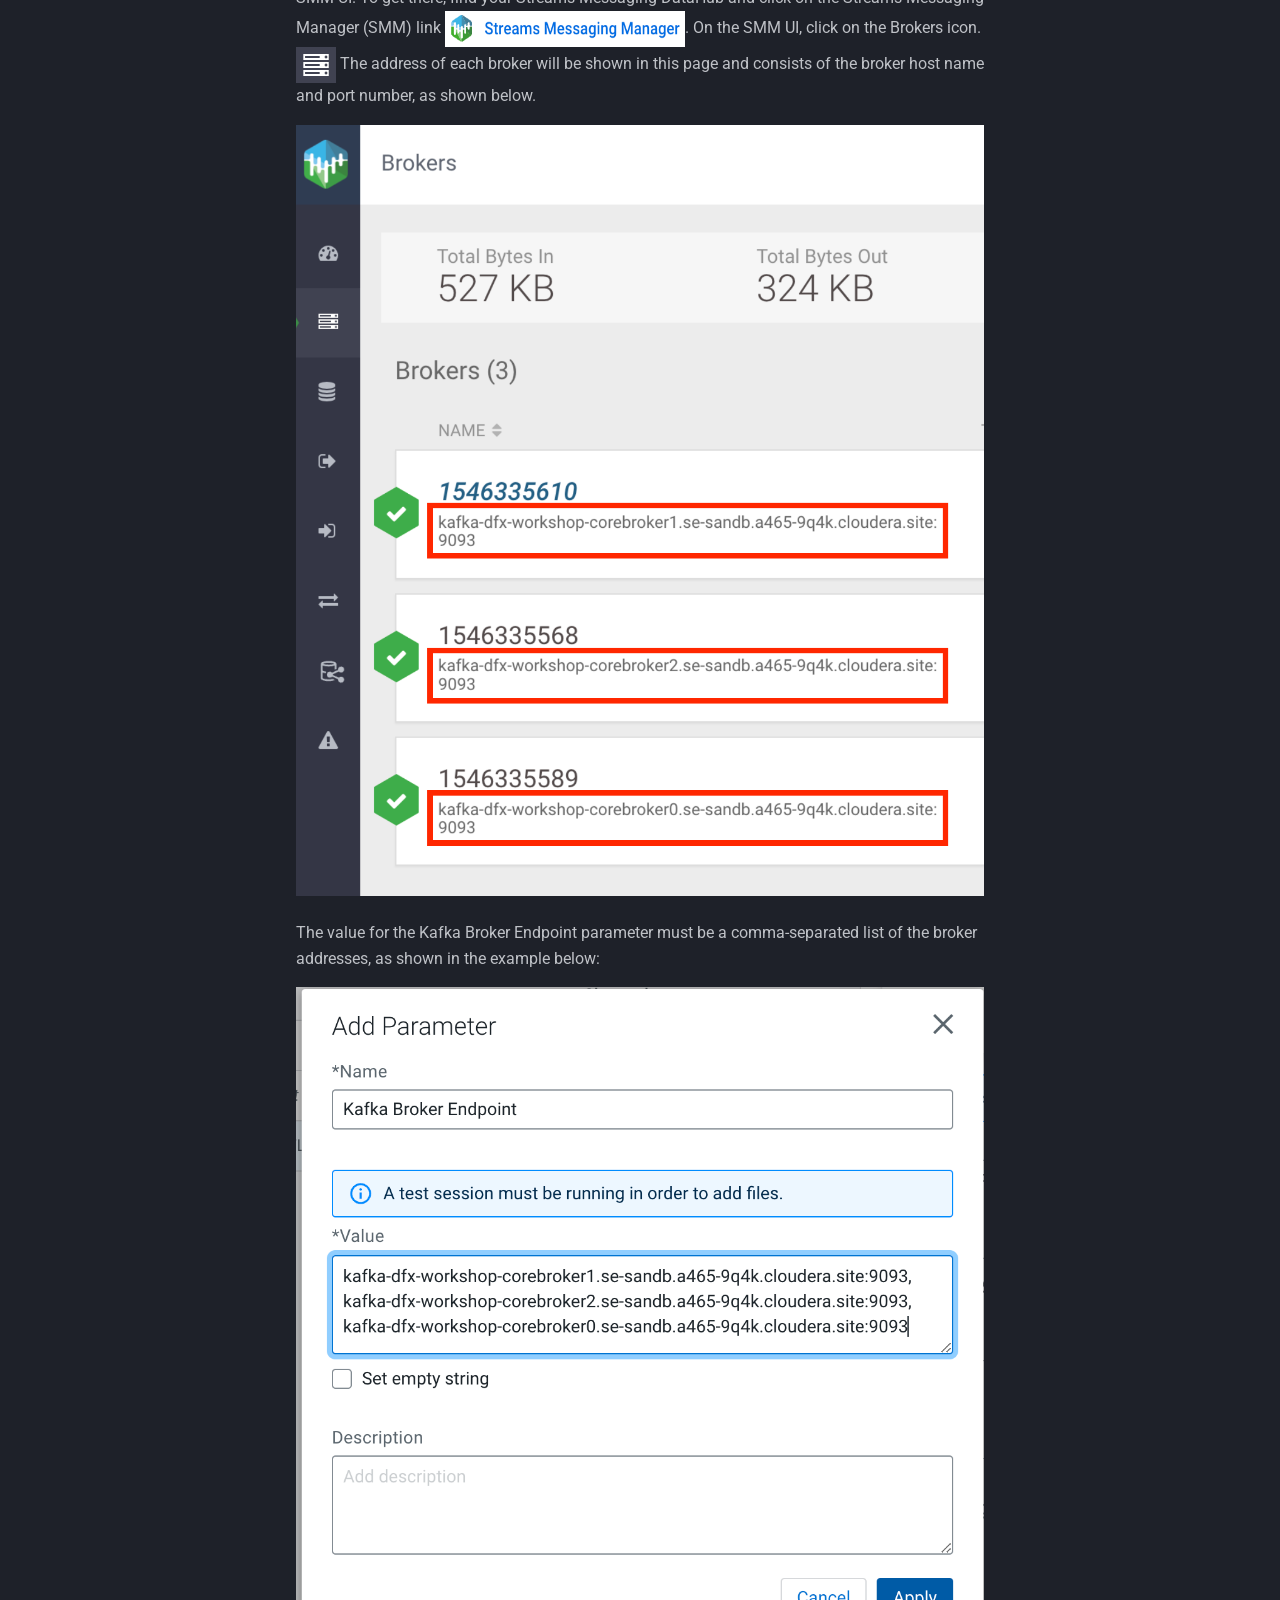
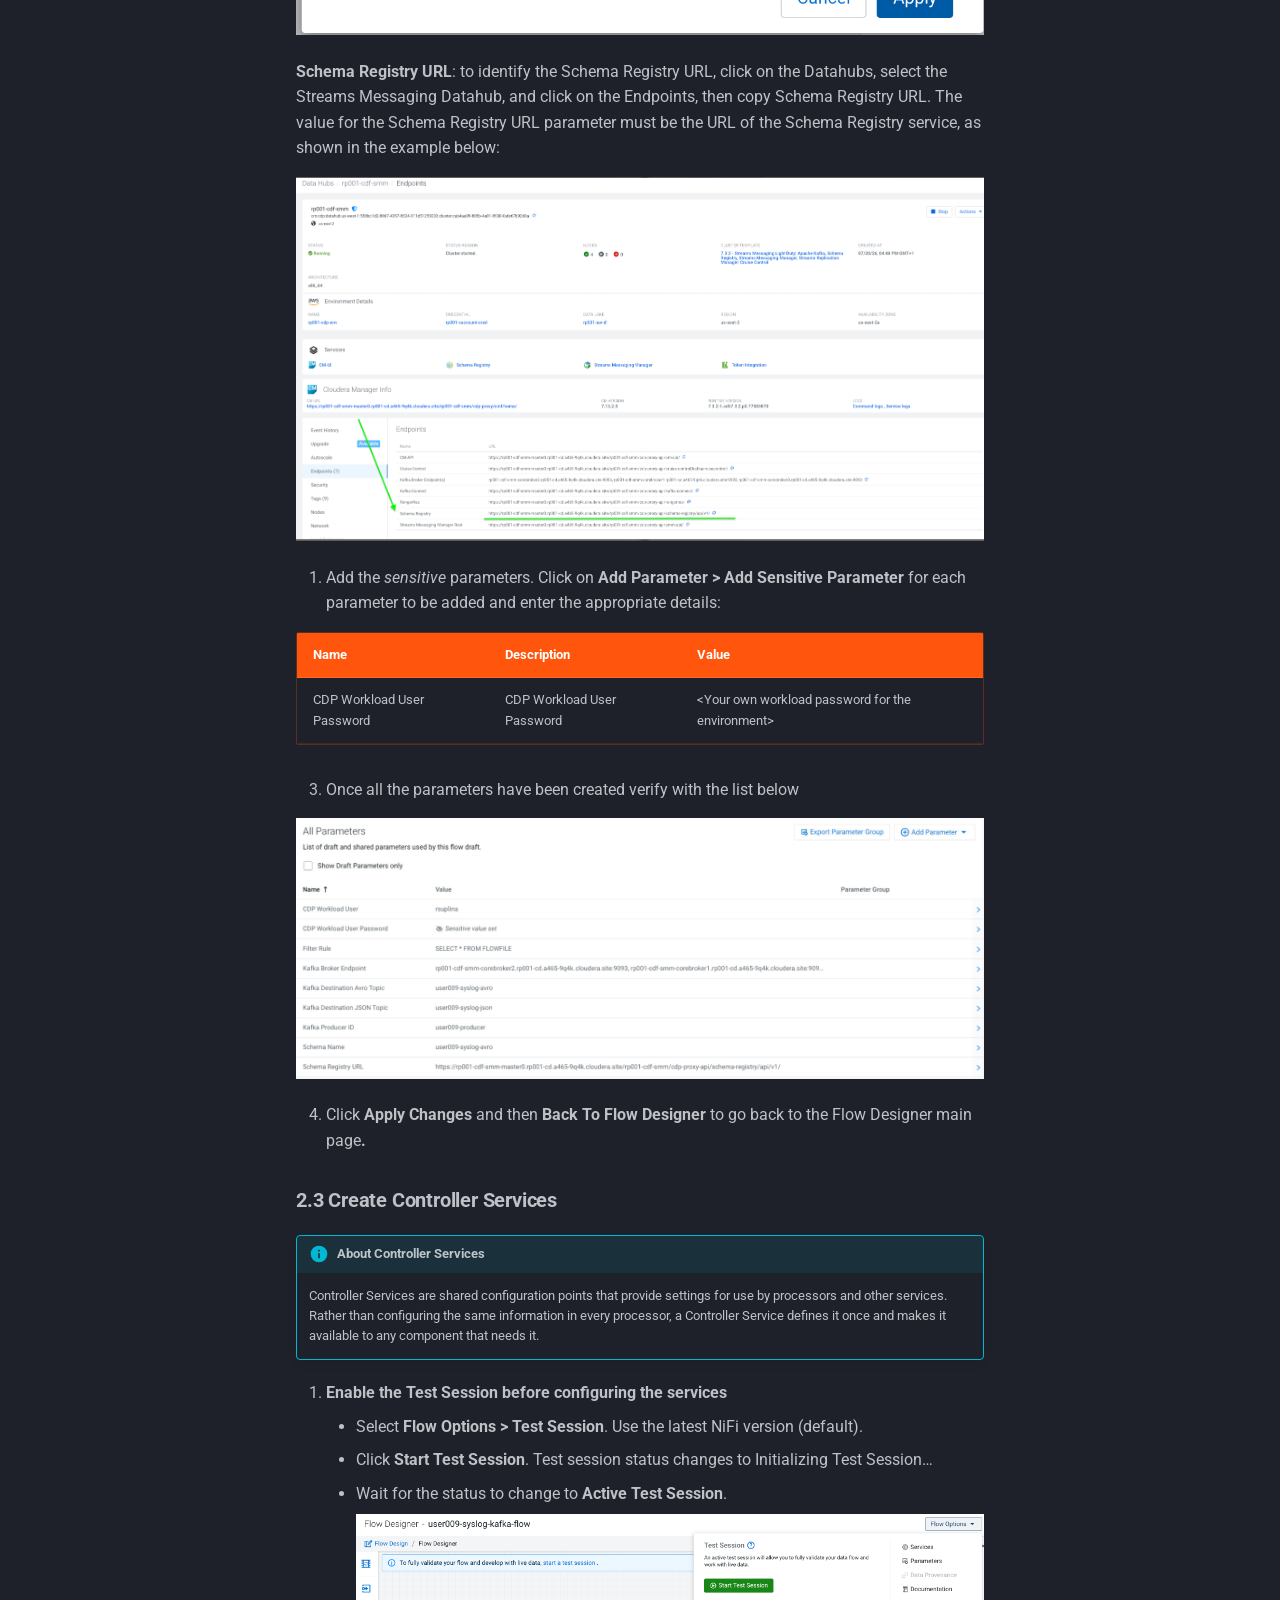
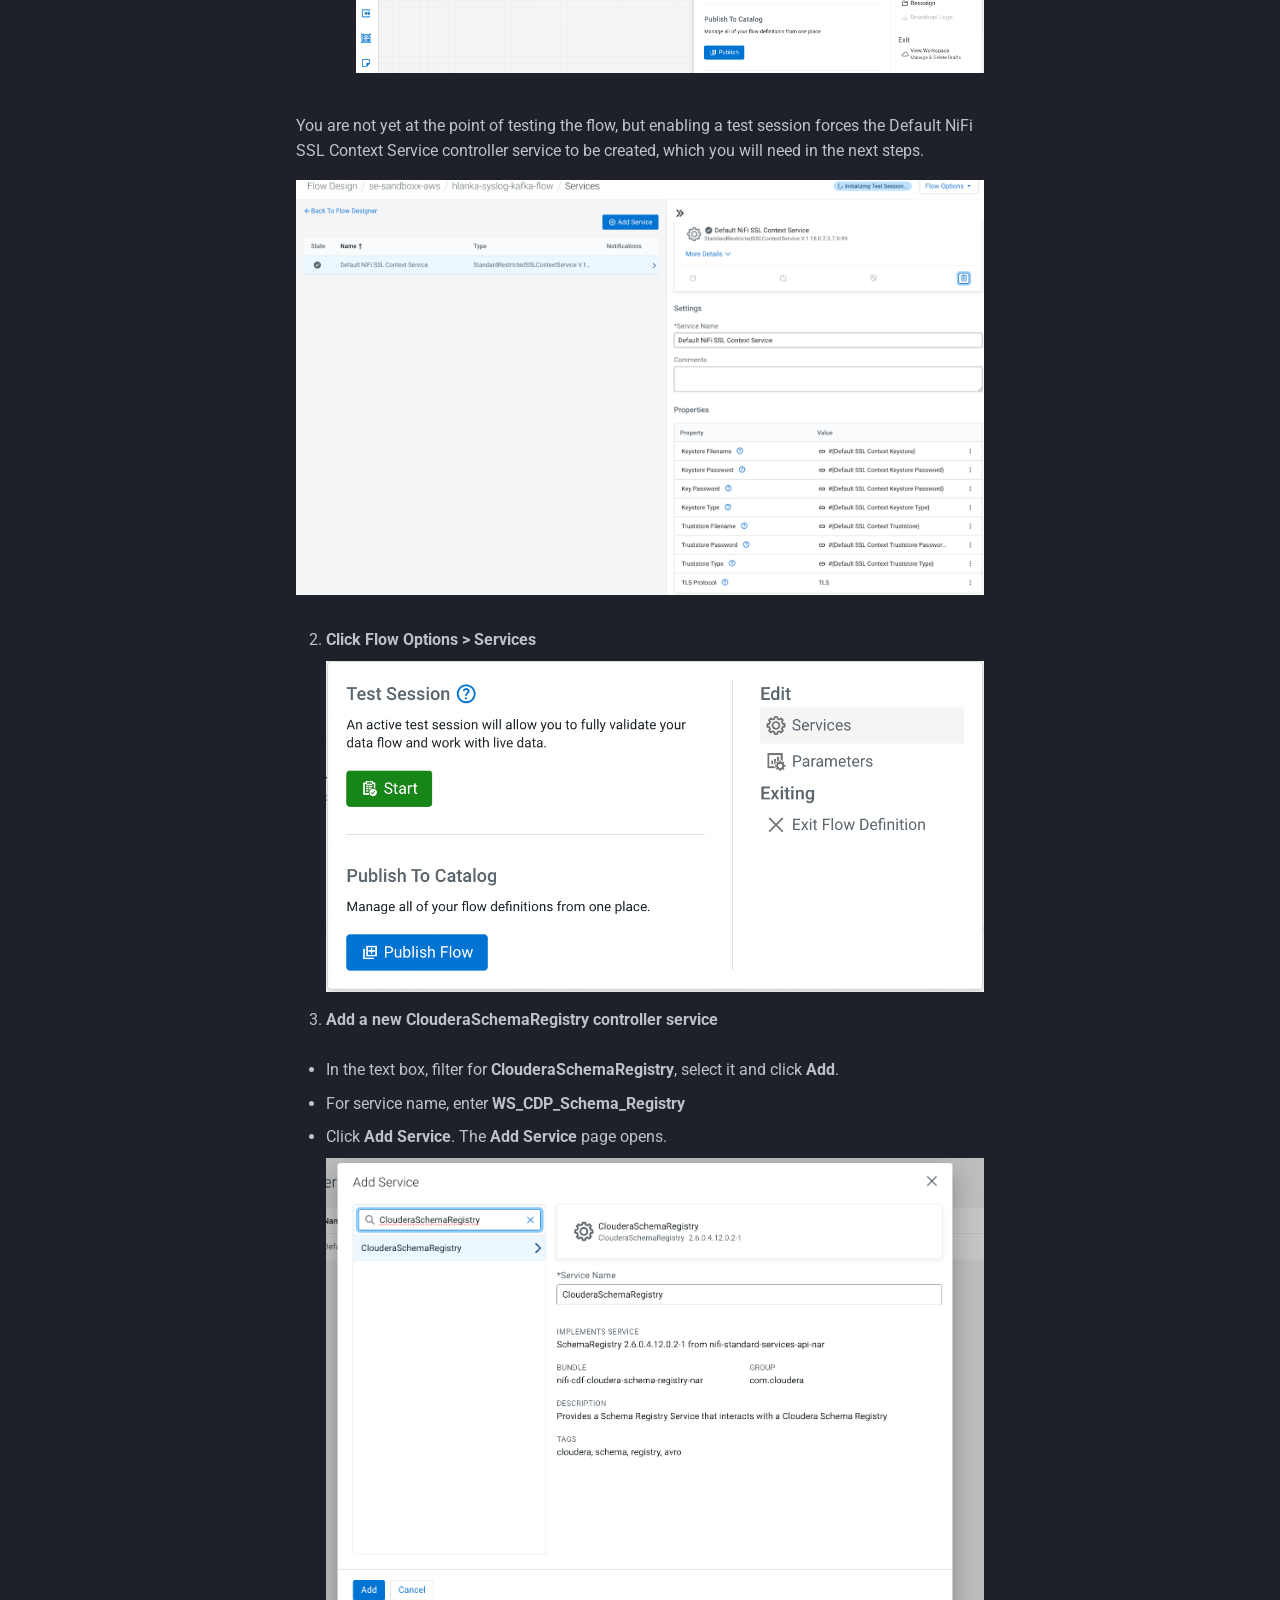
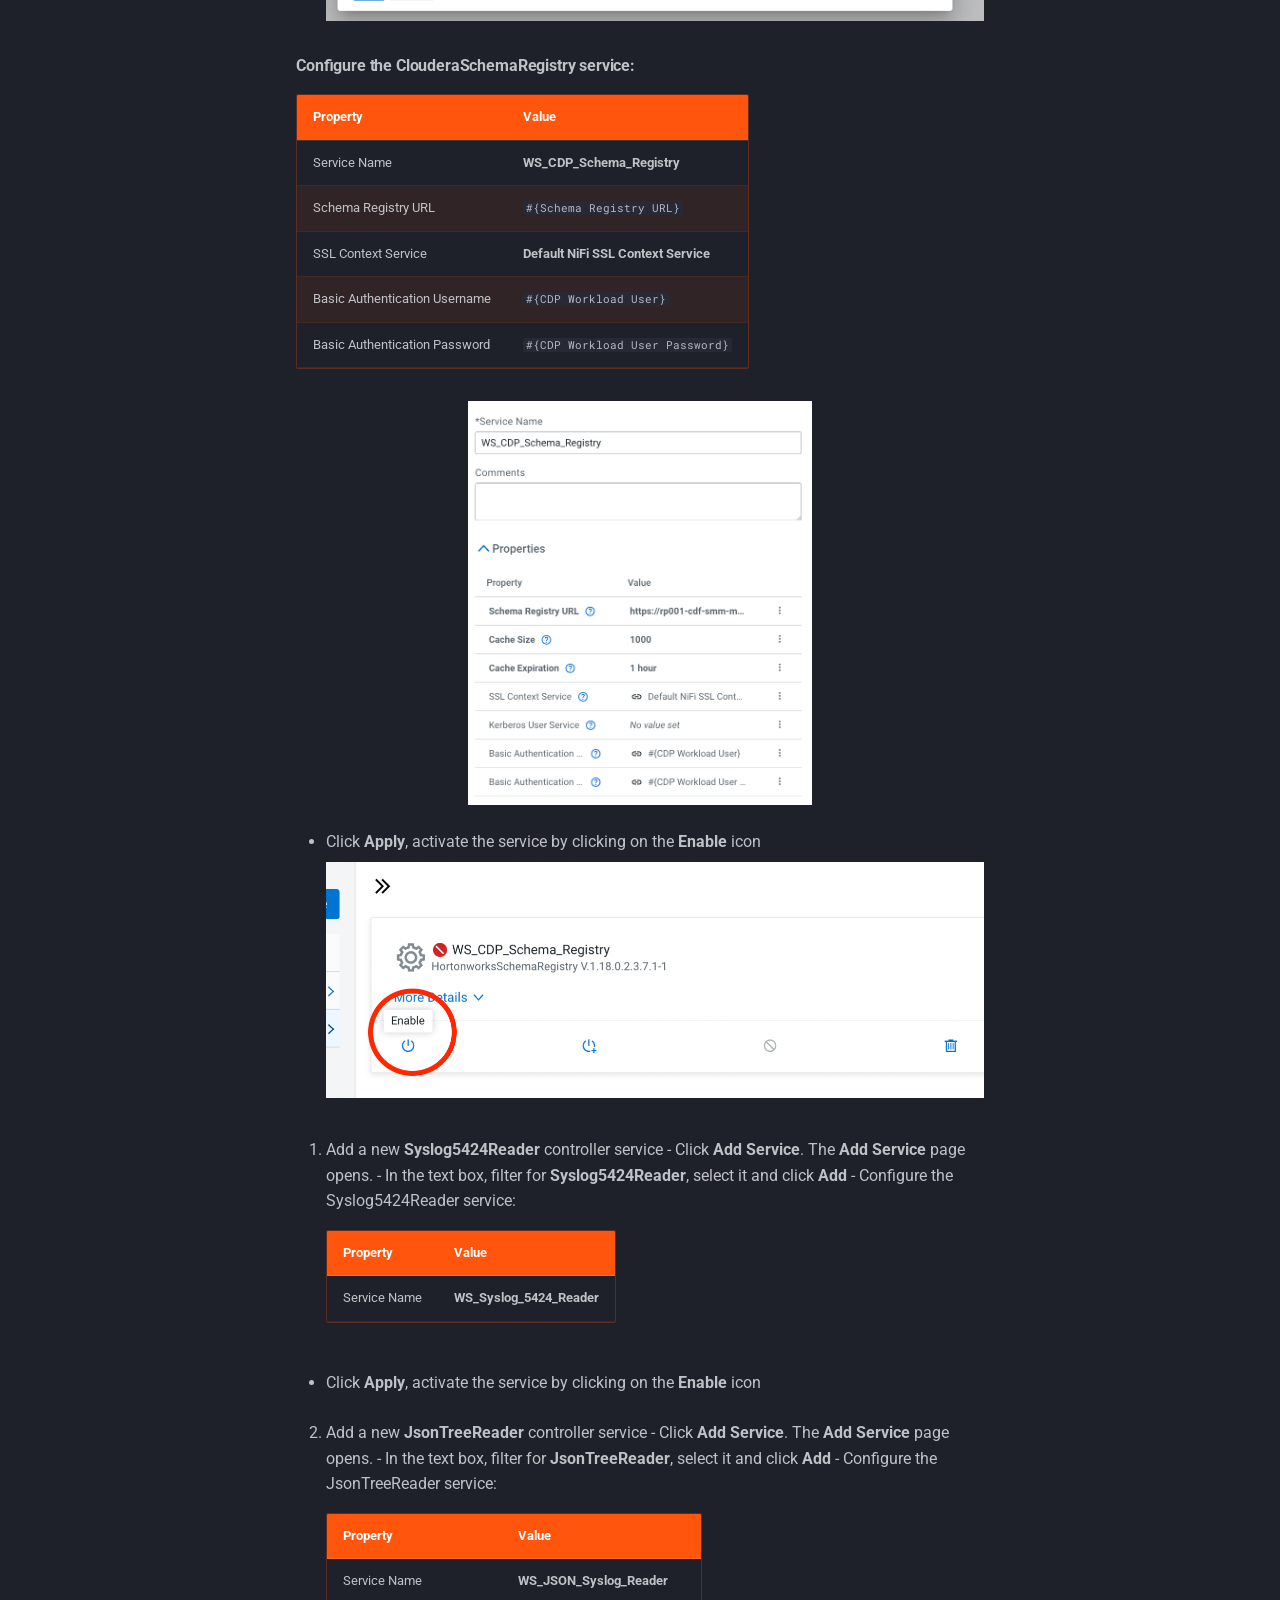
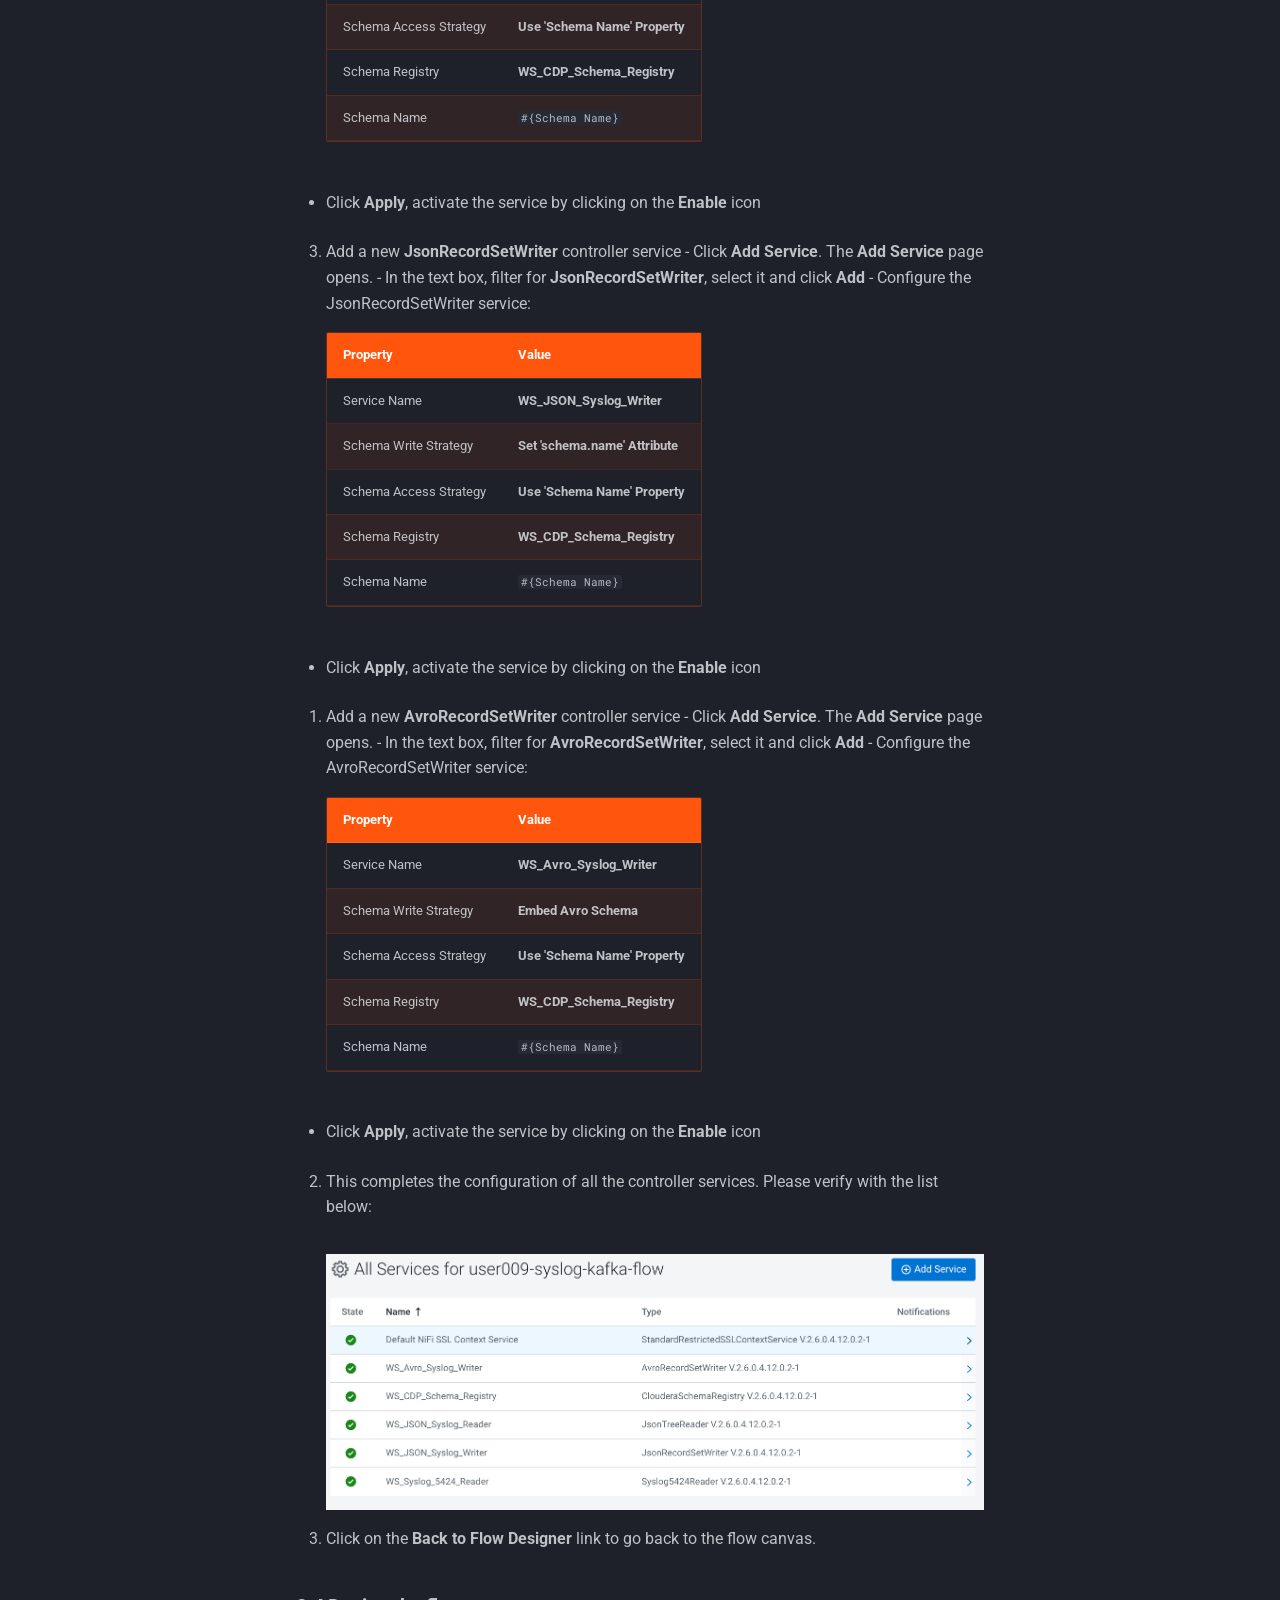
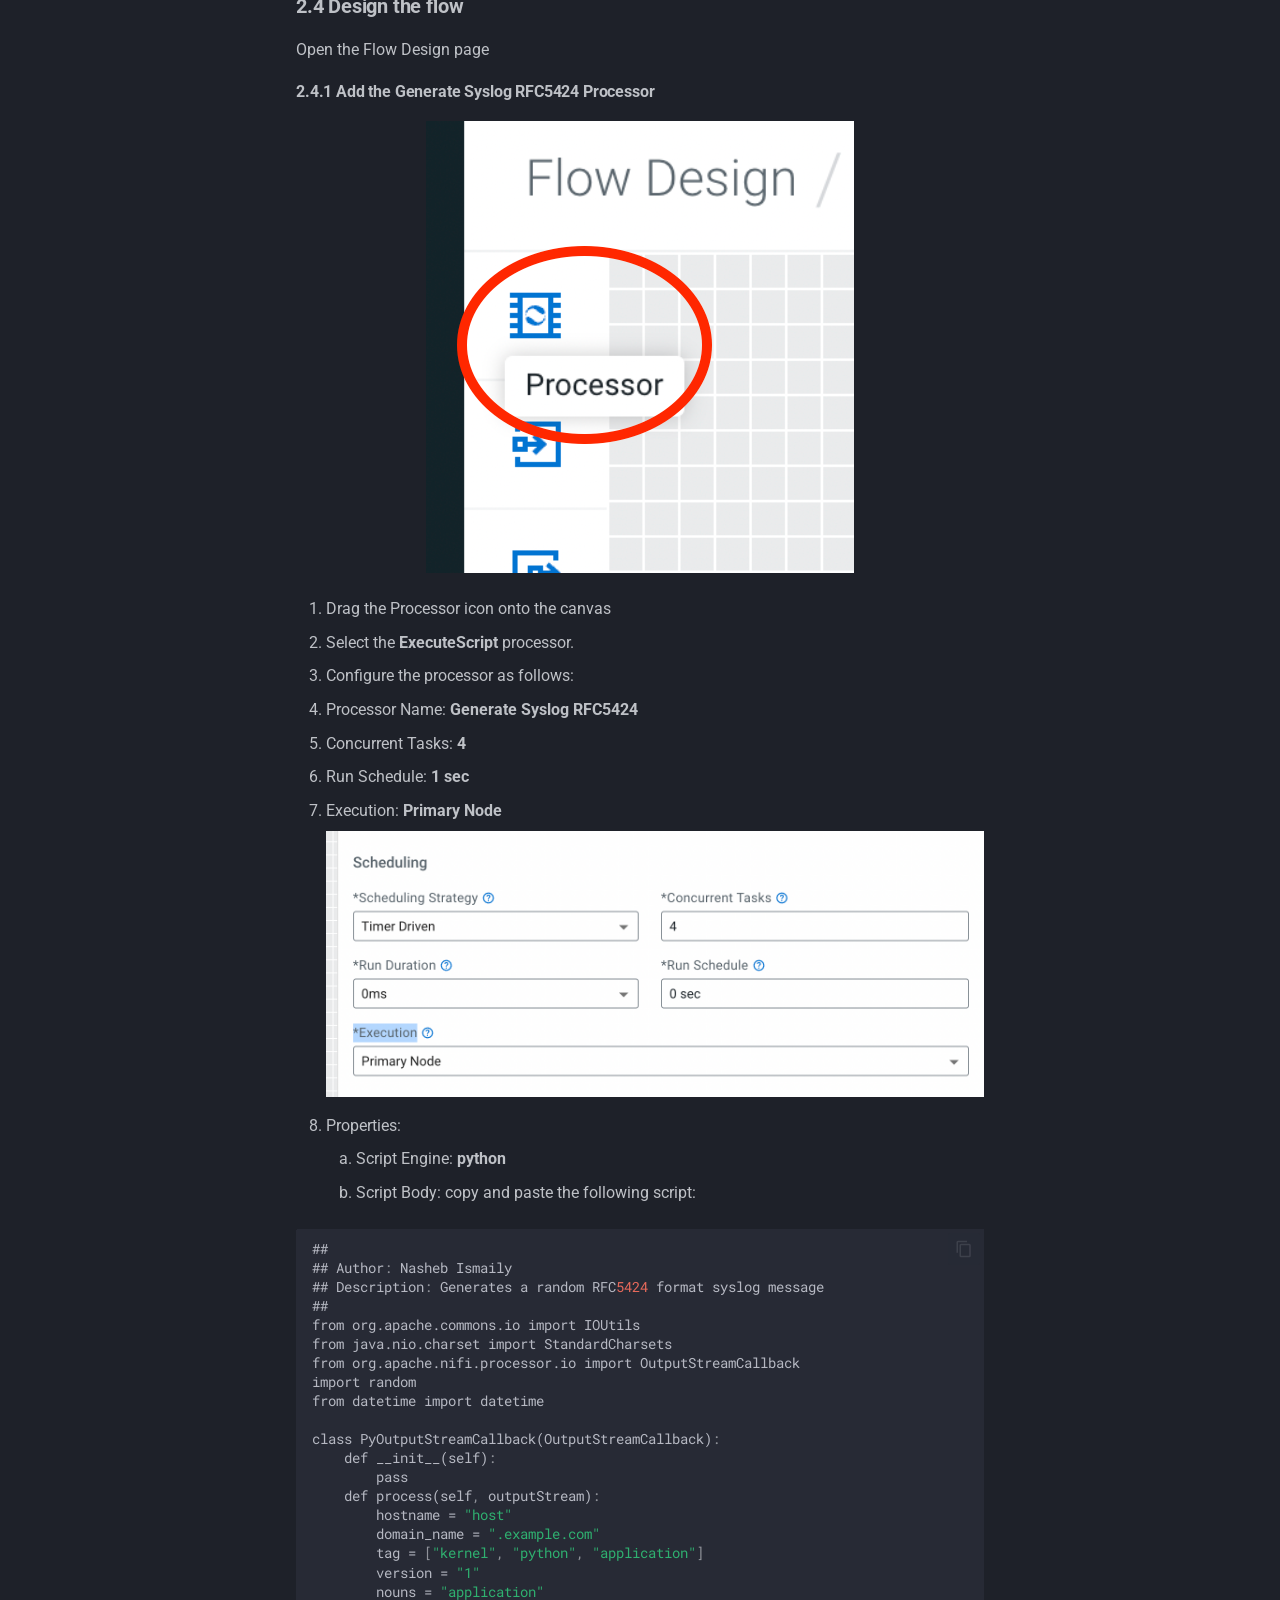
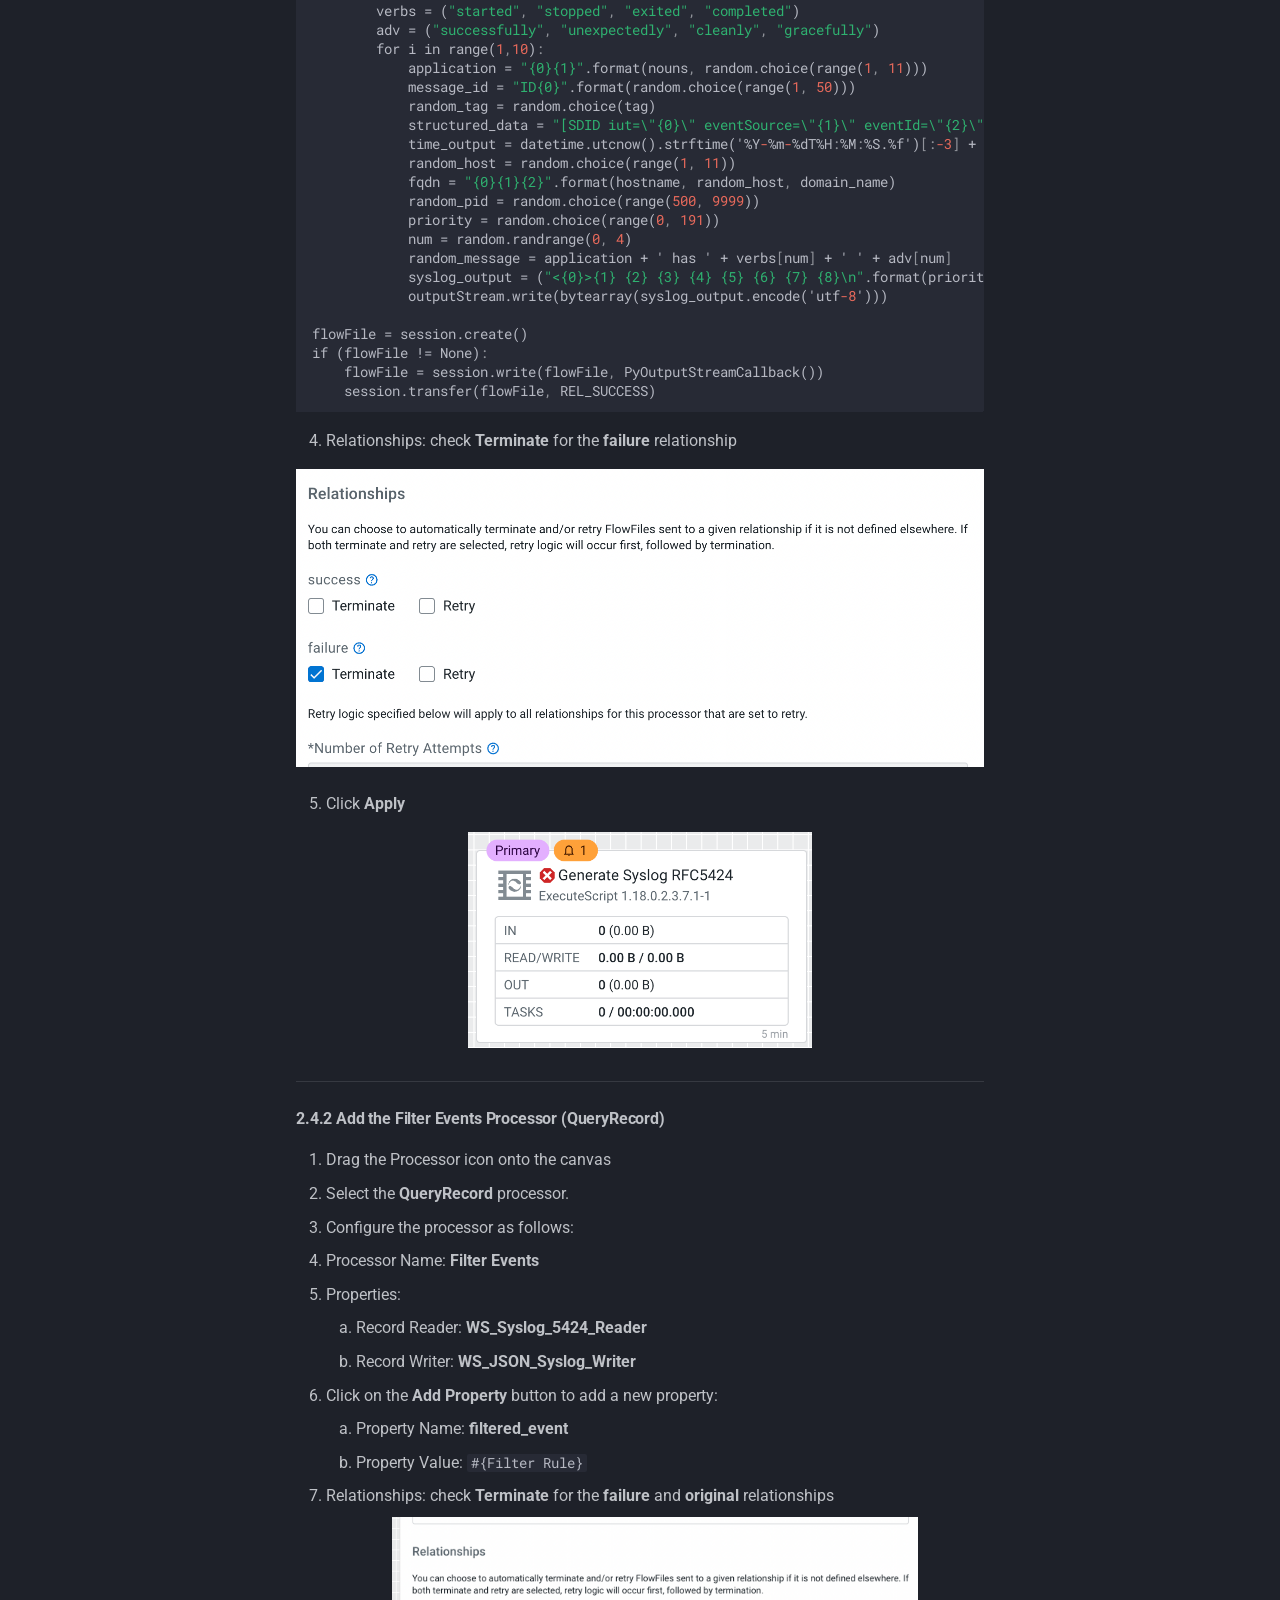
==== commit a12fac58: "updated the Schema Registry details" ====
--- a/labs/lab1/index.html
+++ b/labs/lab1/index.html
@@ -1020,7 +1020,7 @@
 <tr>
 <td>Schema Registry URL</td>
 <td>URL of Schema Registry service</td>
-<td><code>INSTRUCTOR - TODO Update schema_registry_url in mkdocs.yml</code></td>
+<td><code>https://cdf-kafka-lab-master0.nonprod.c2is-uy02.cloudera.site/cdf-kafka-lab/cdp-proxy-api/schema-registry/api/v1/</code></td>
 </tr>
 </tbody>
 </table>
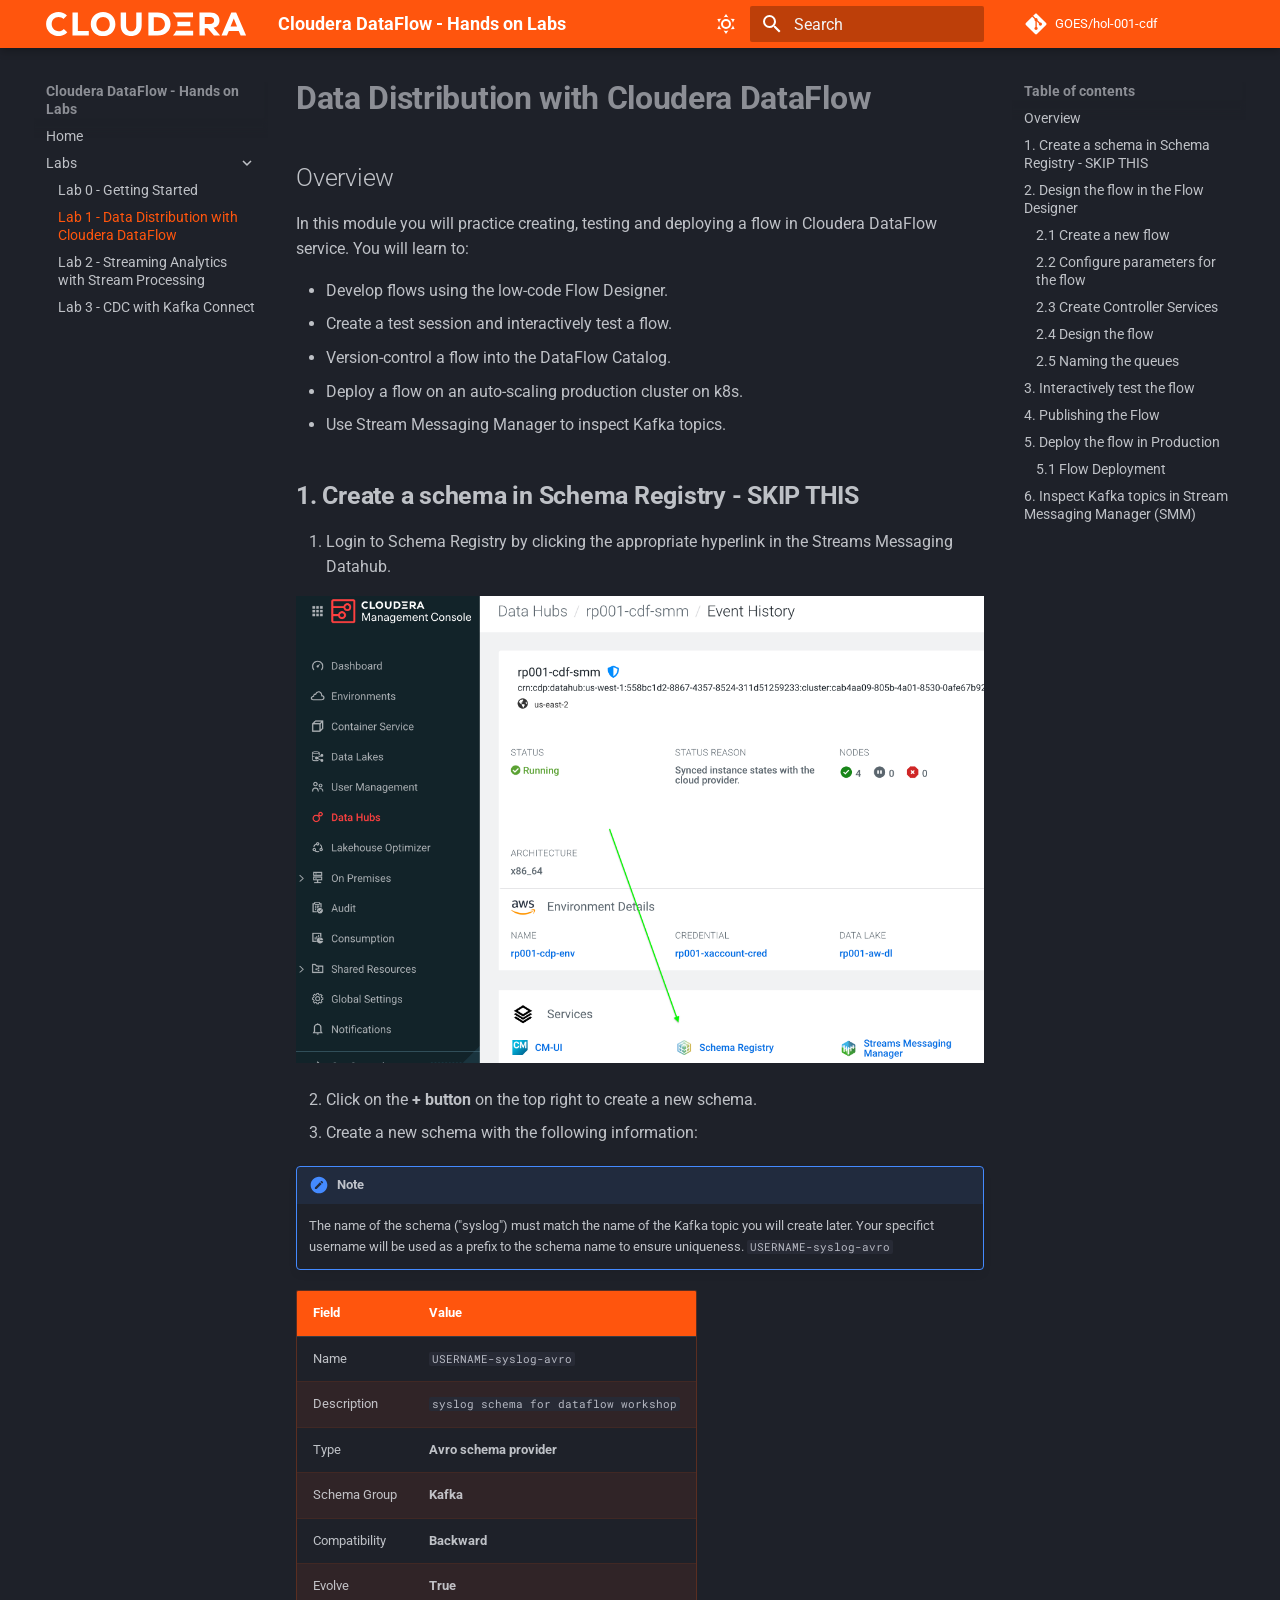
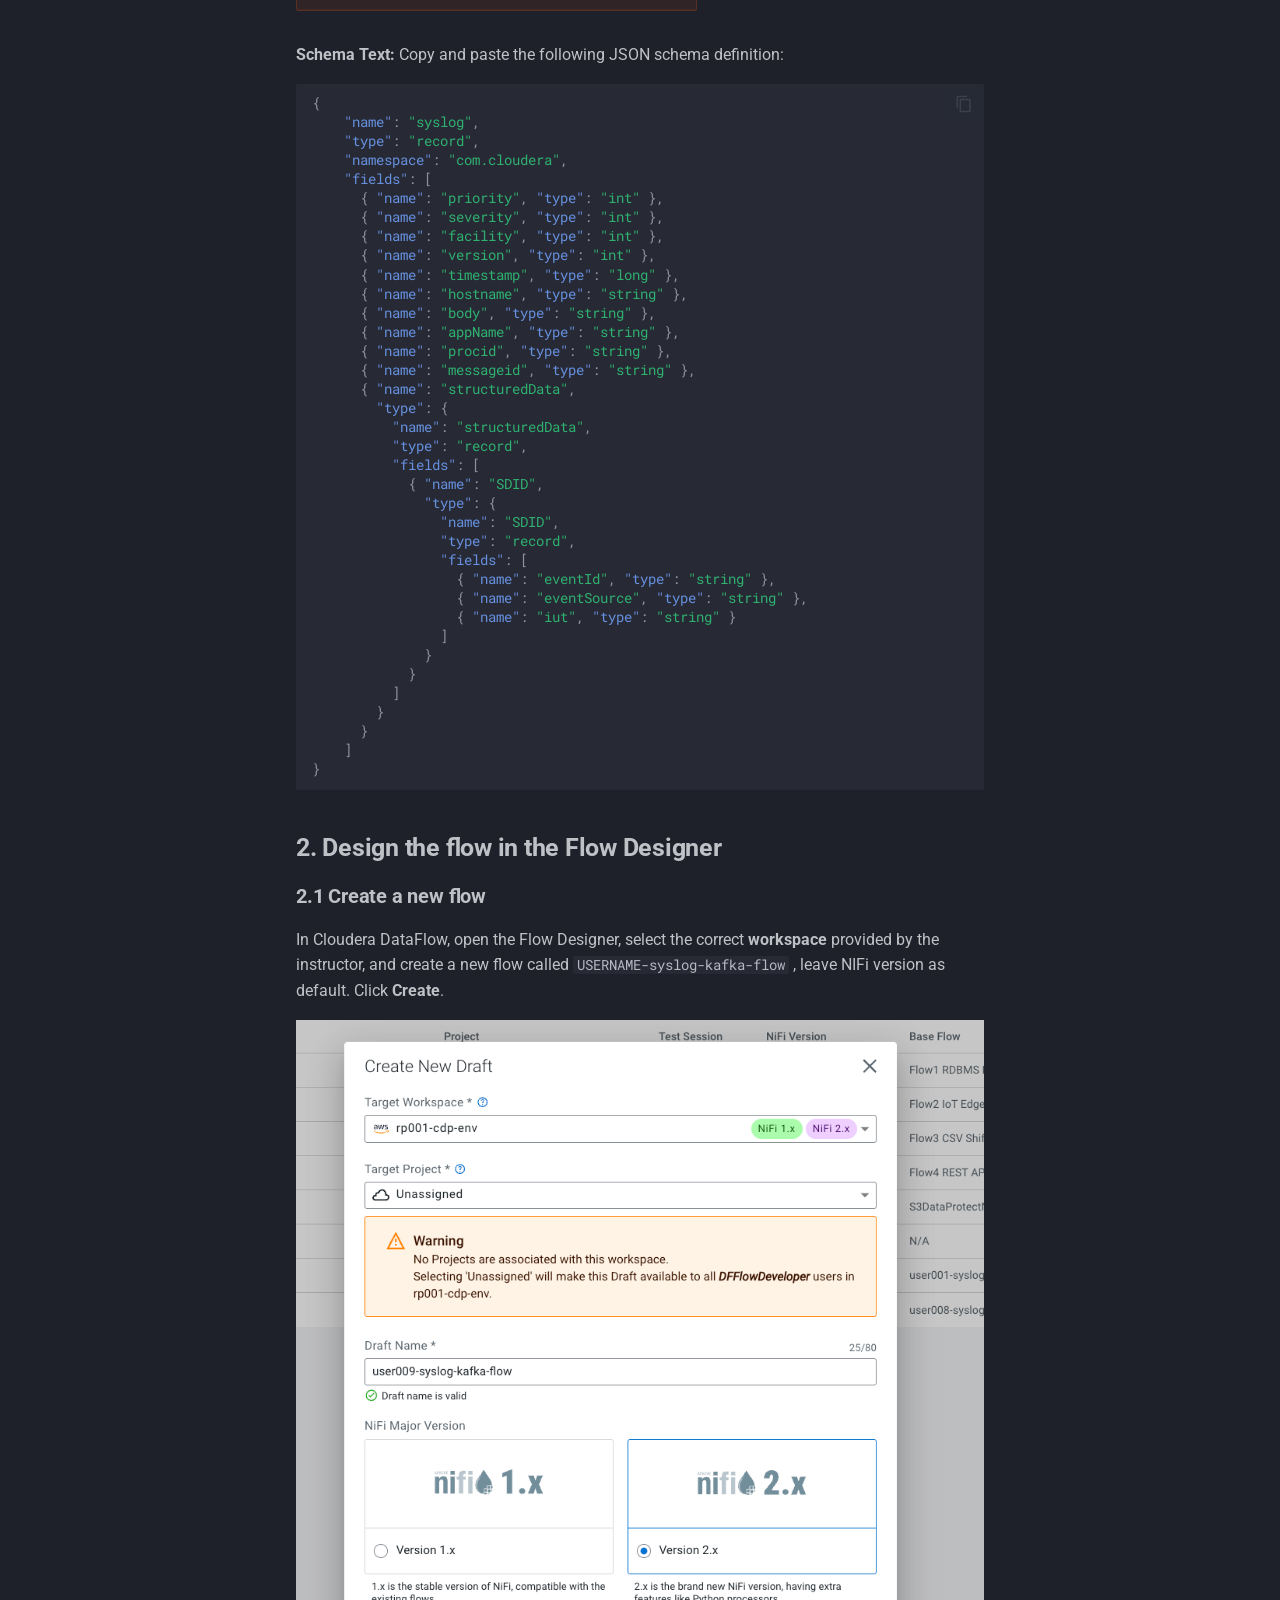
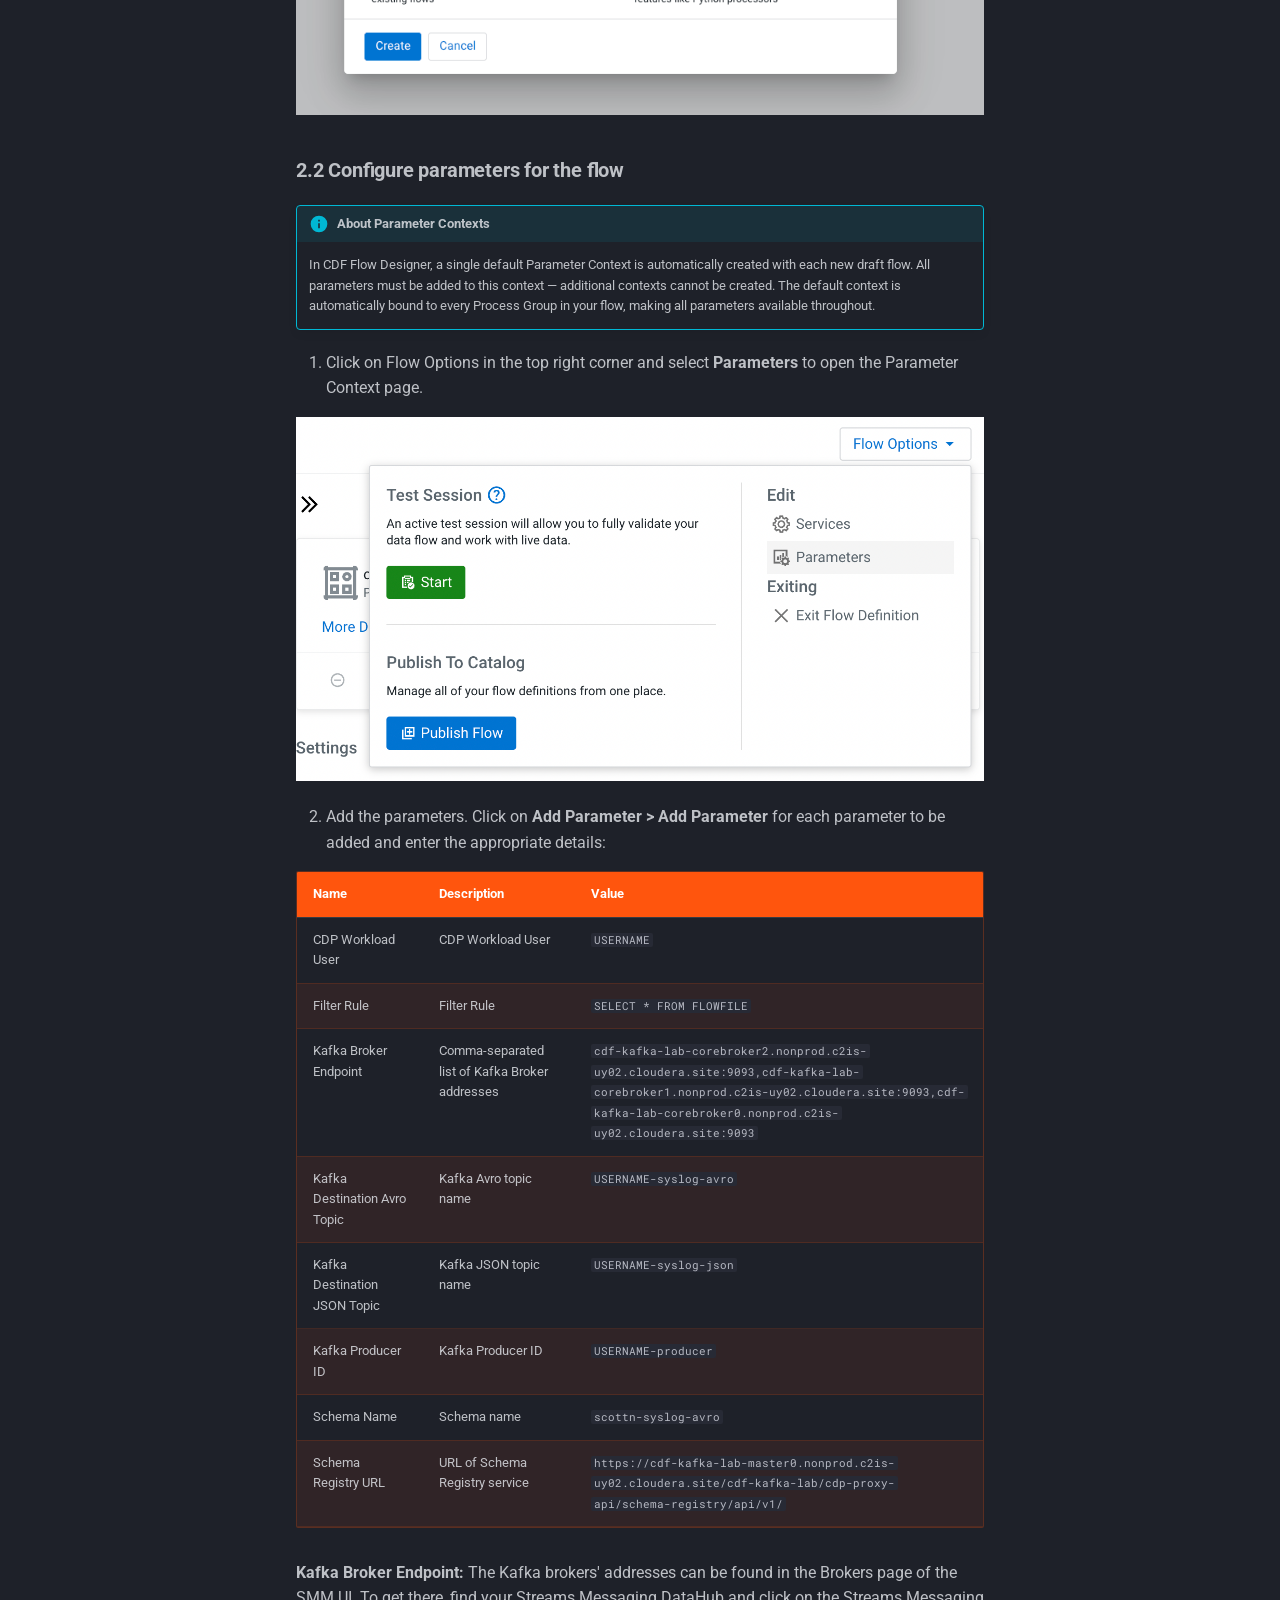
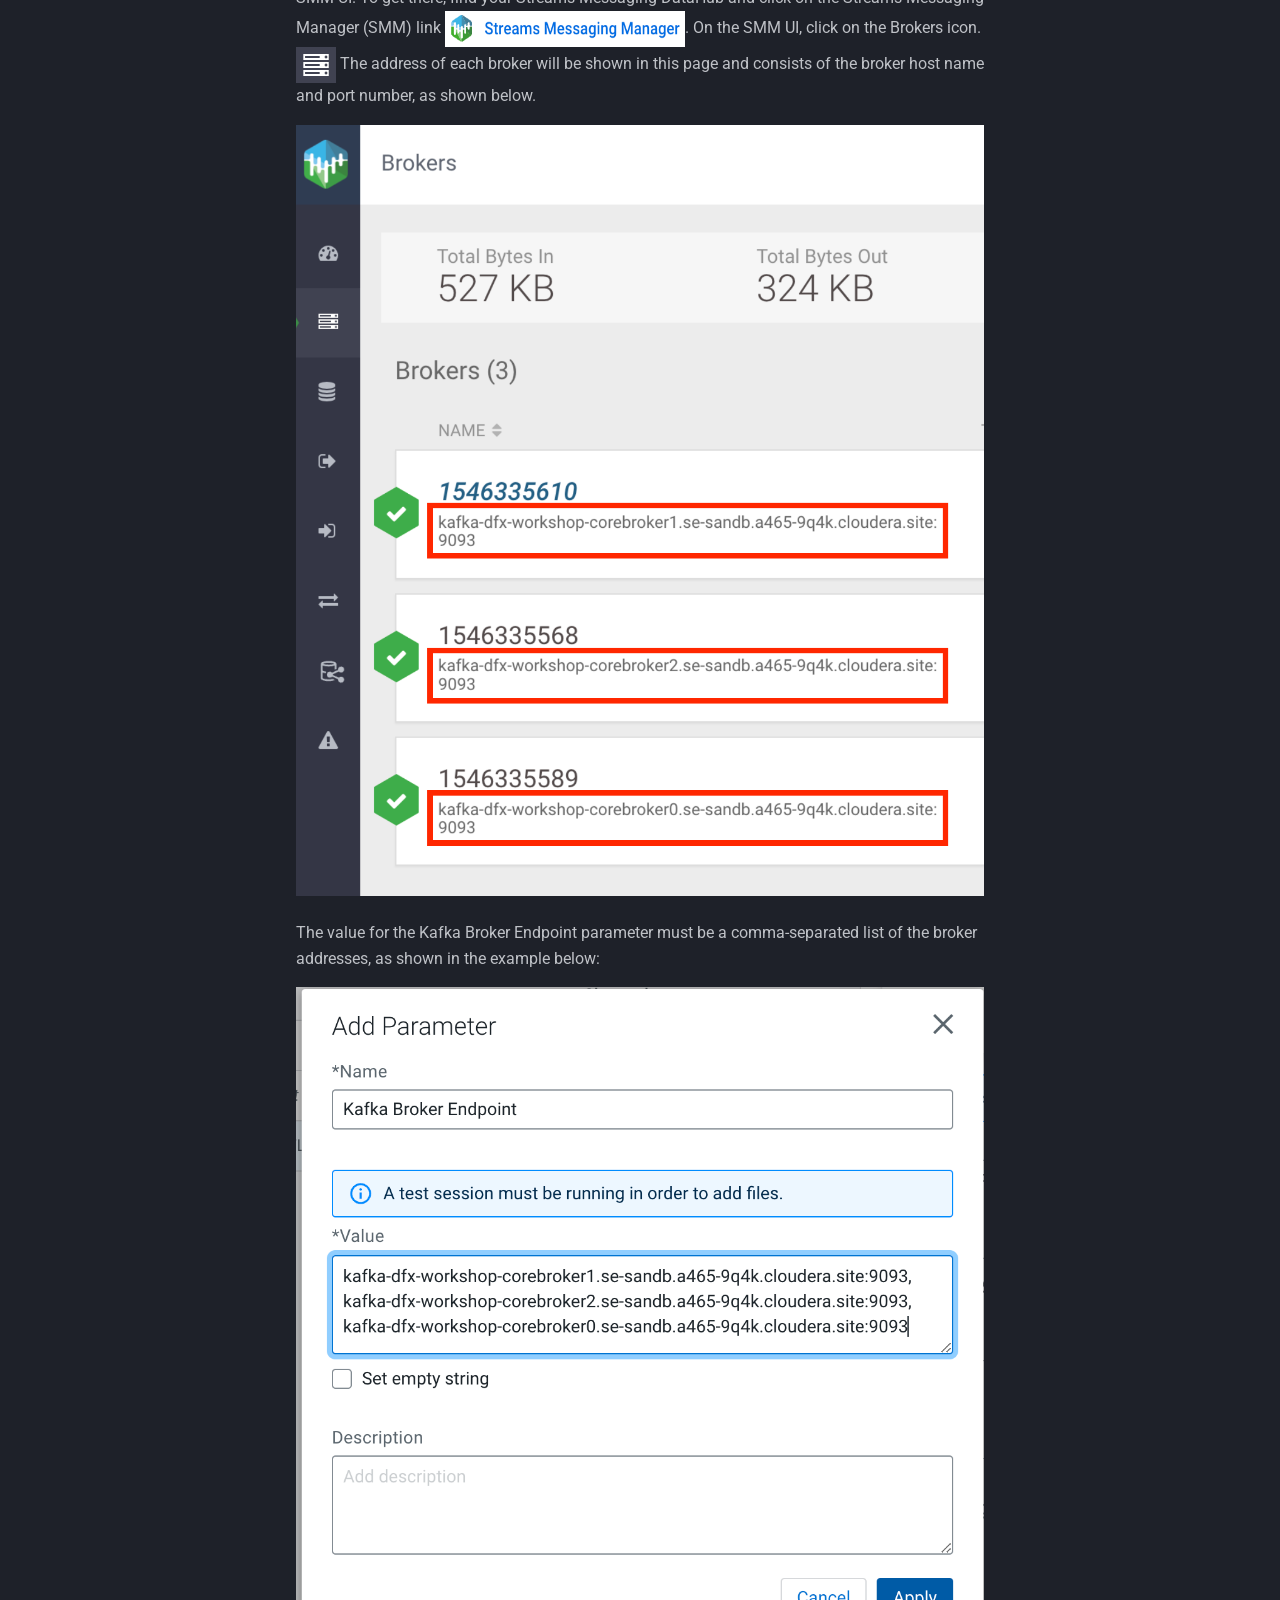
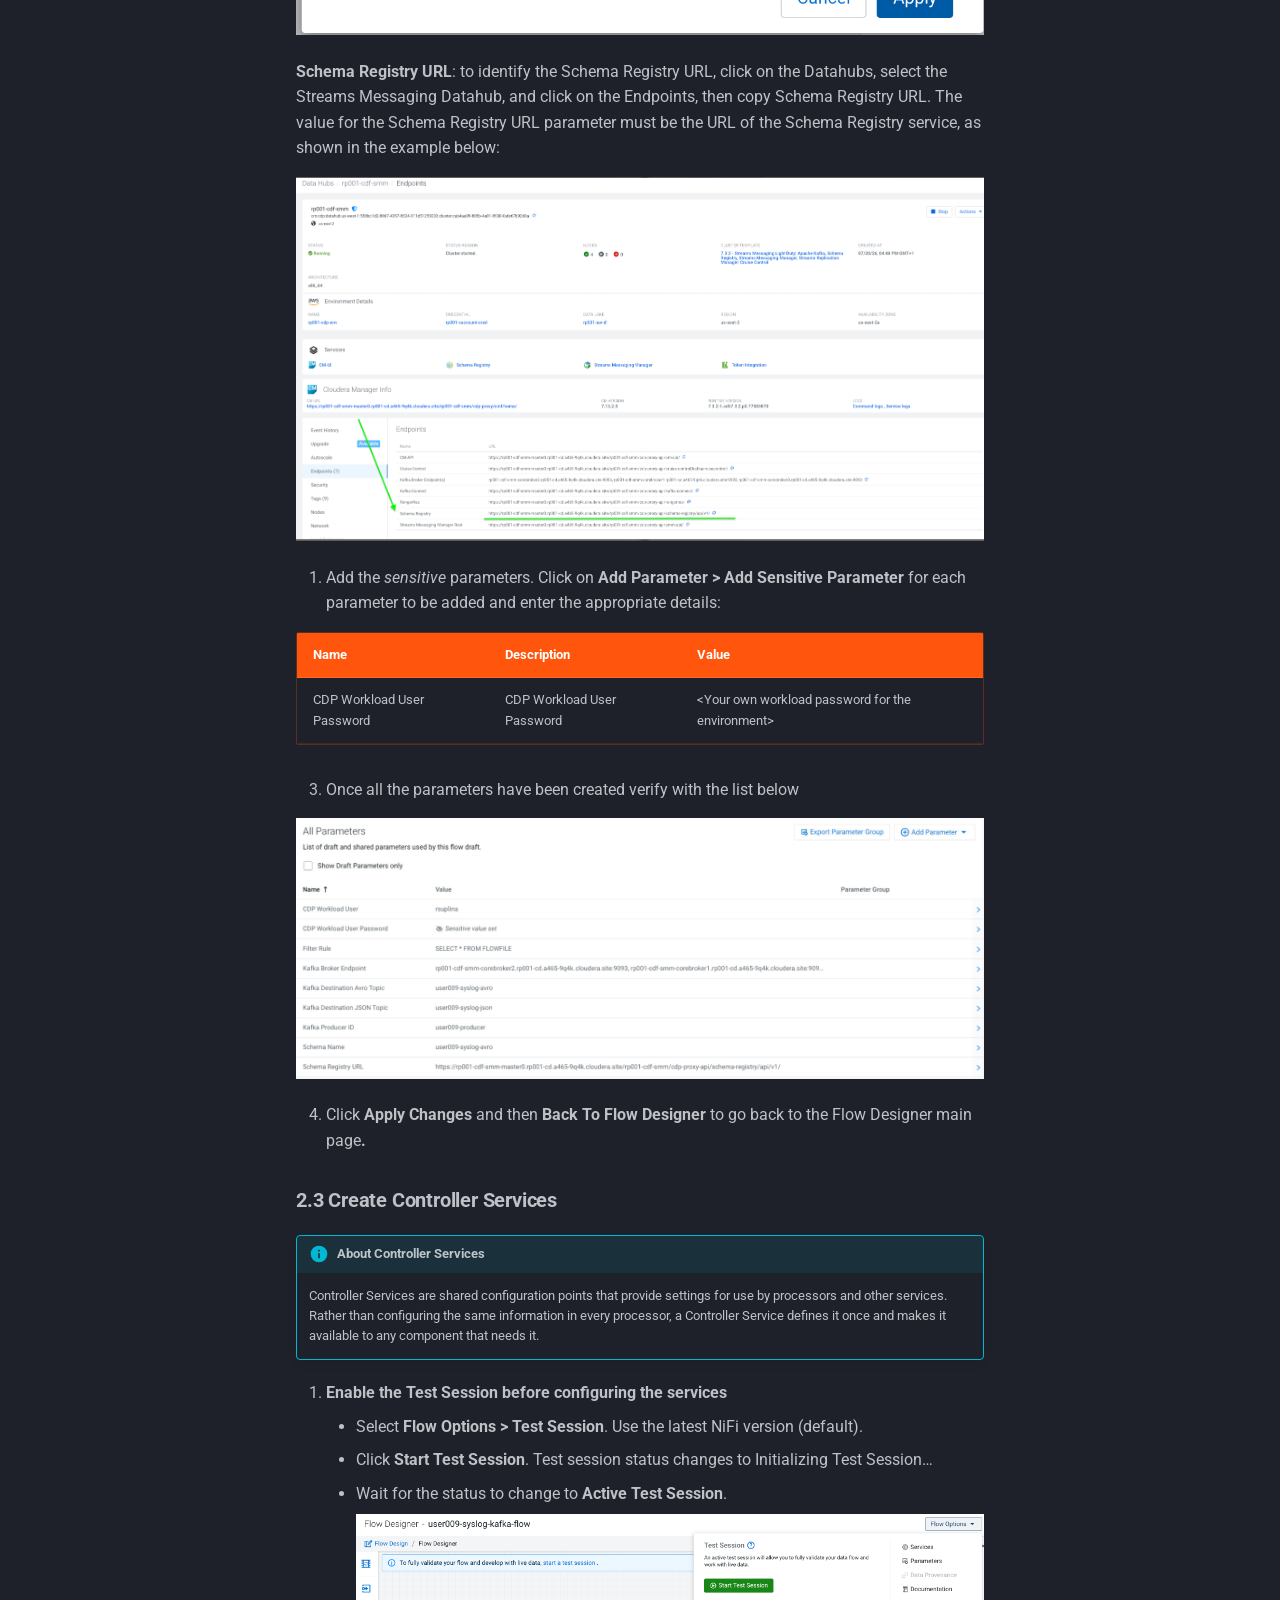
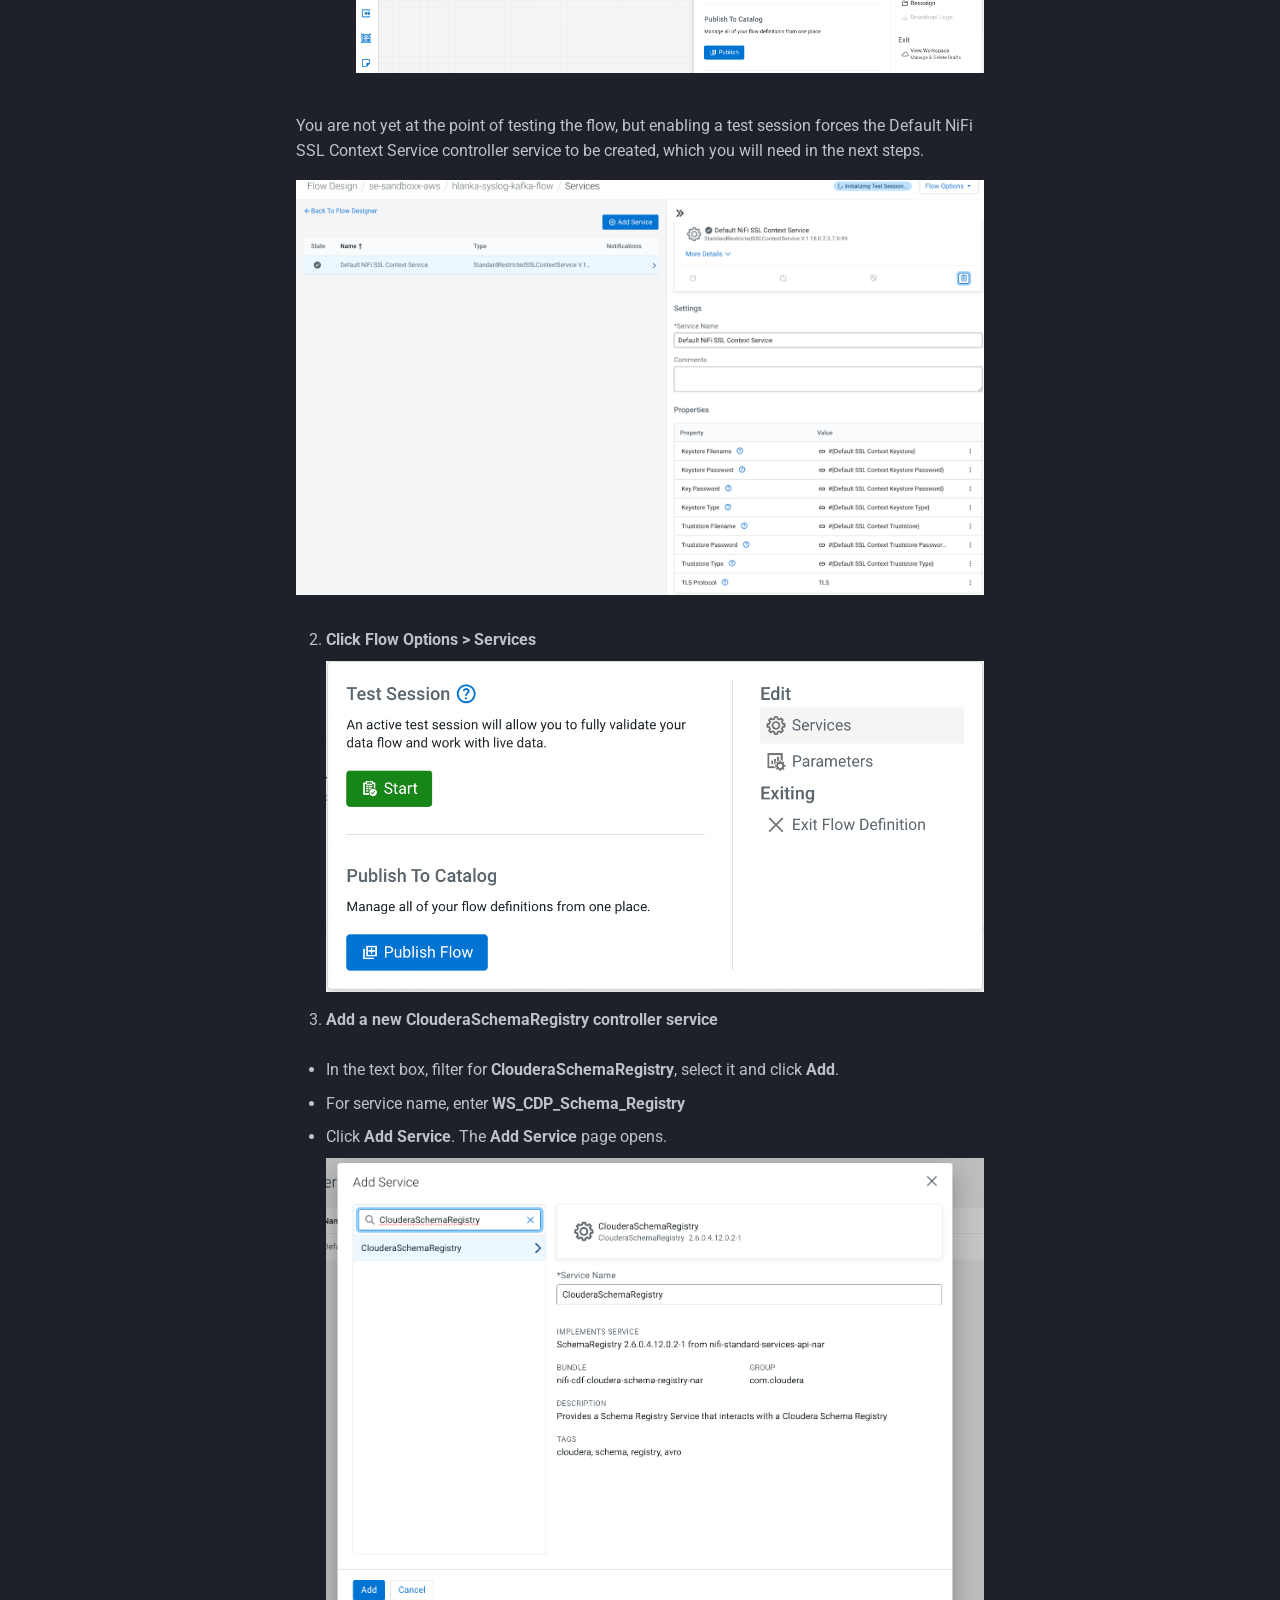
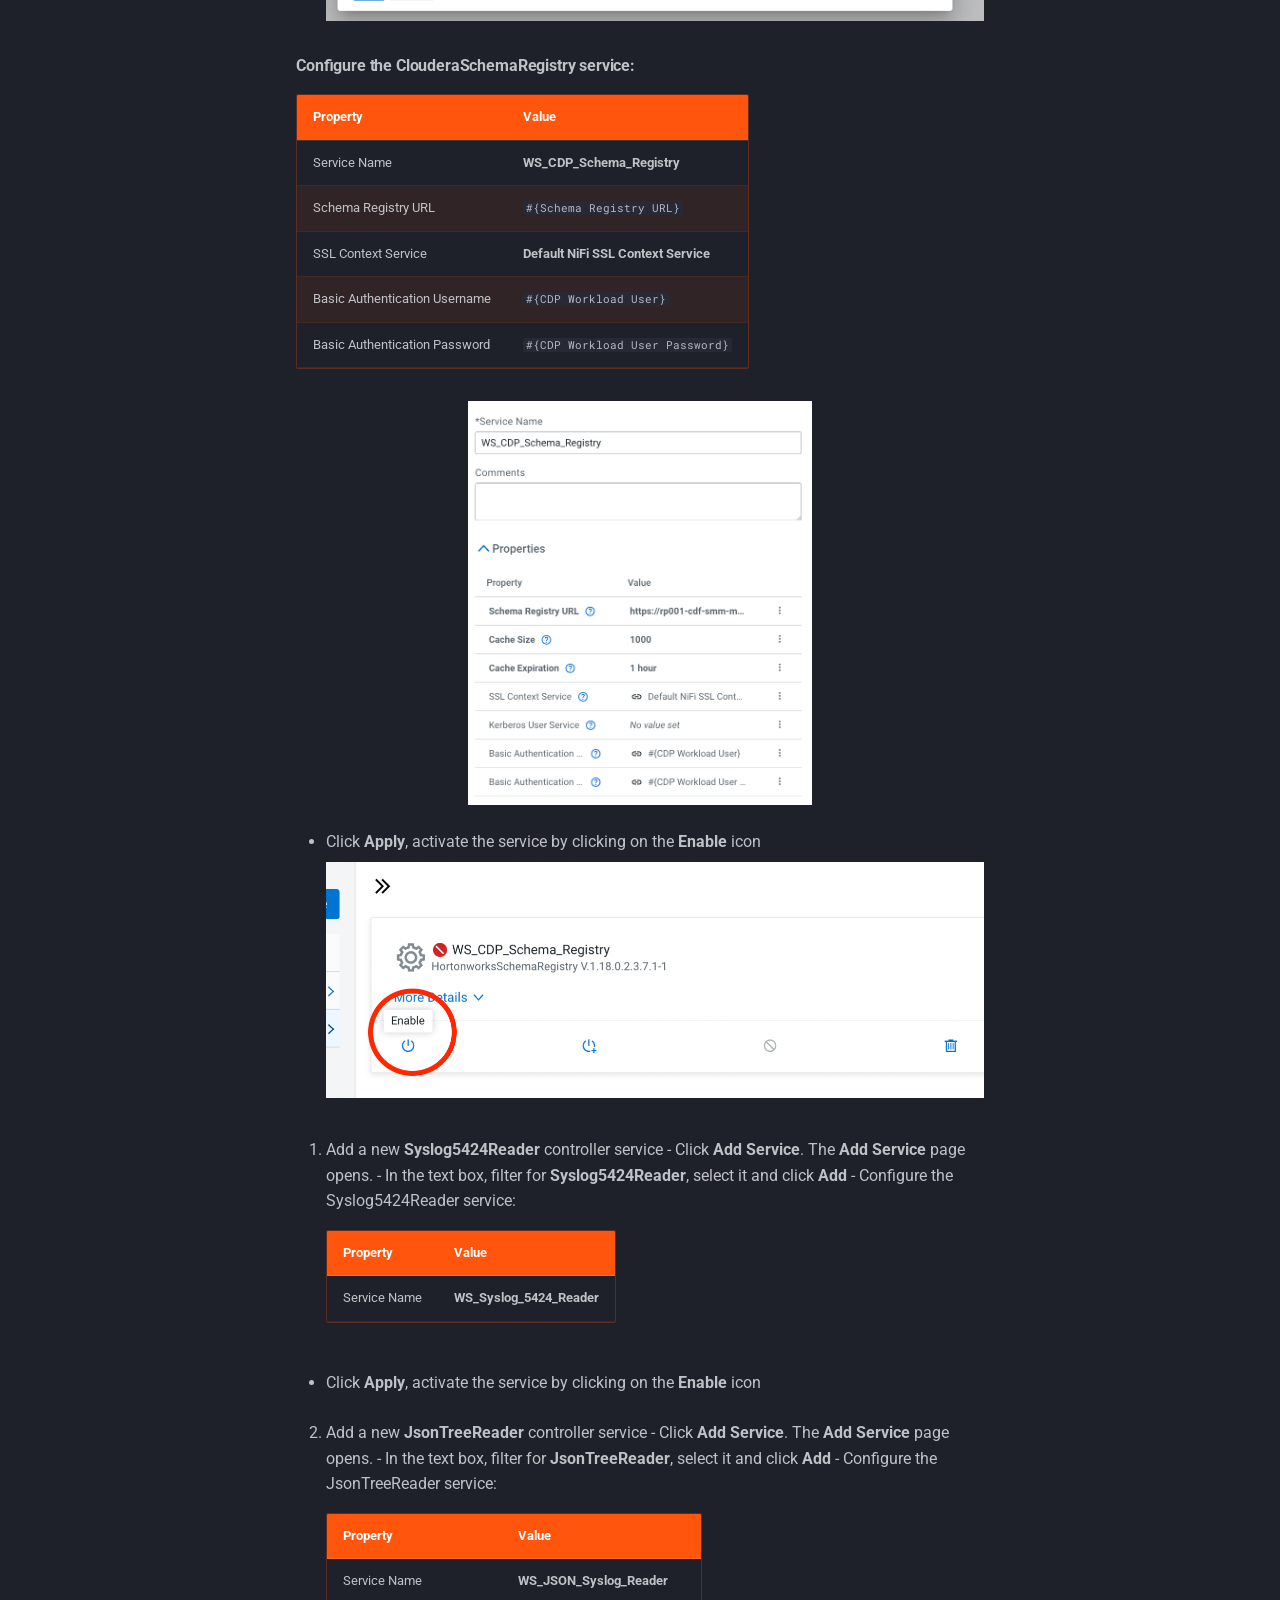
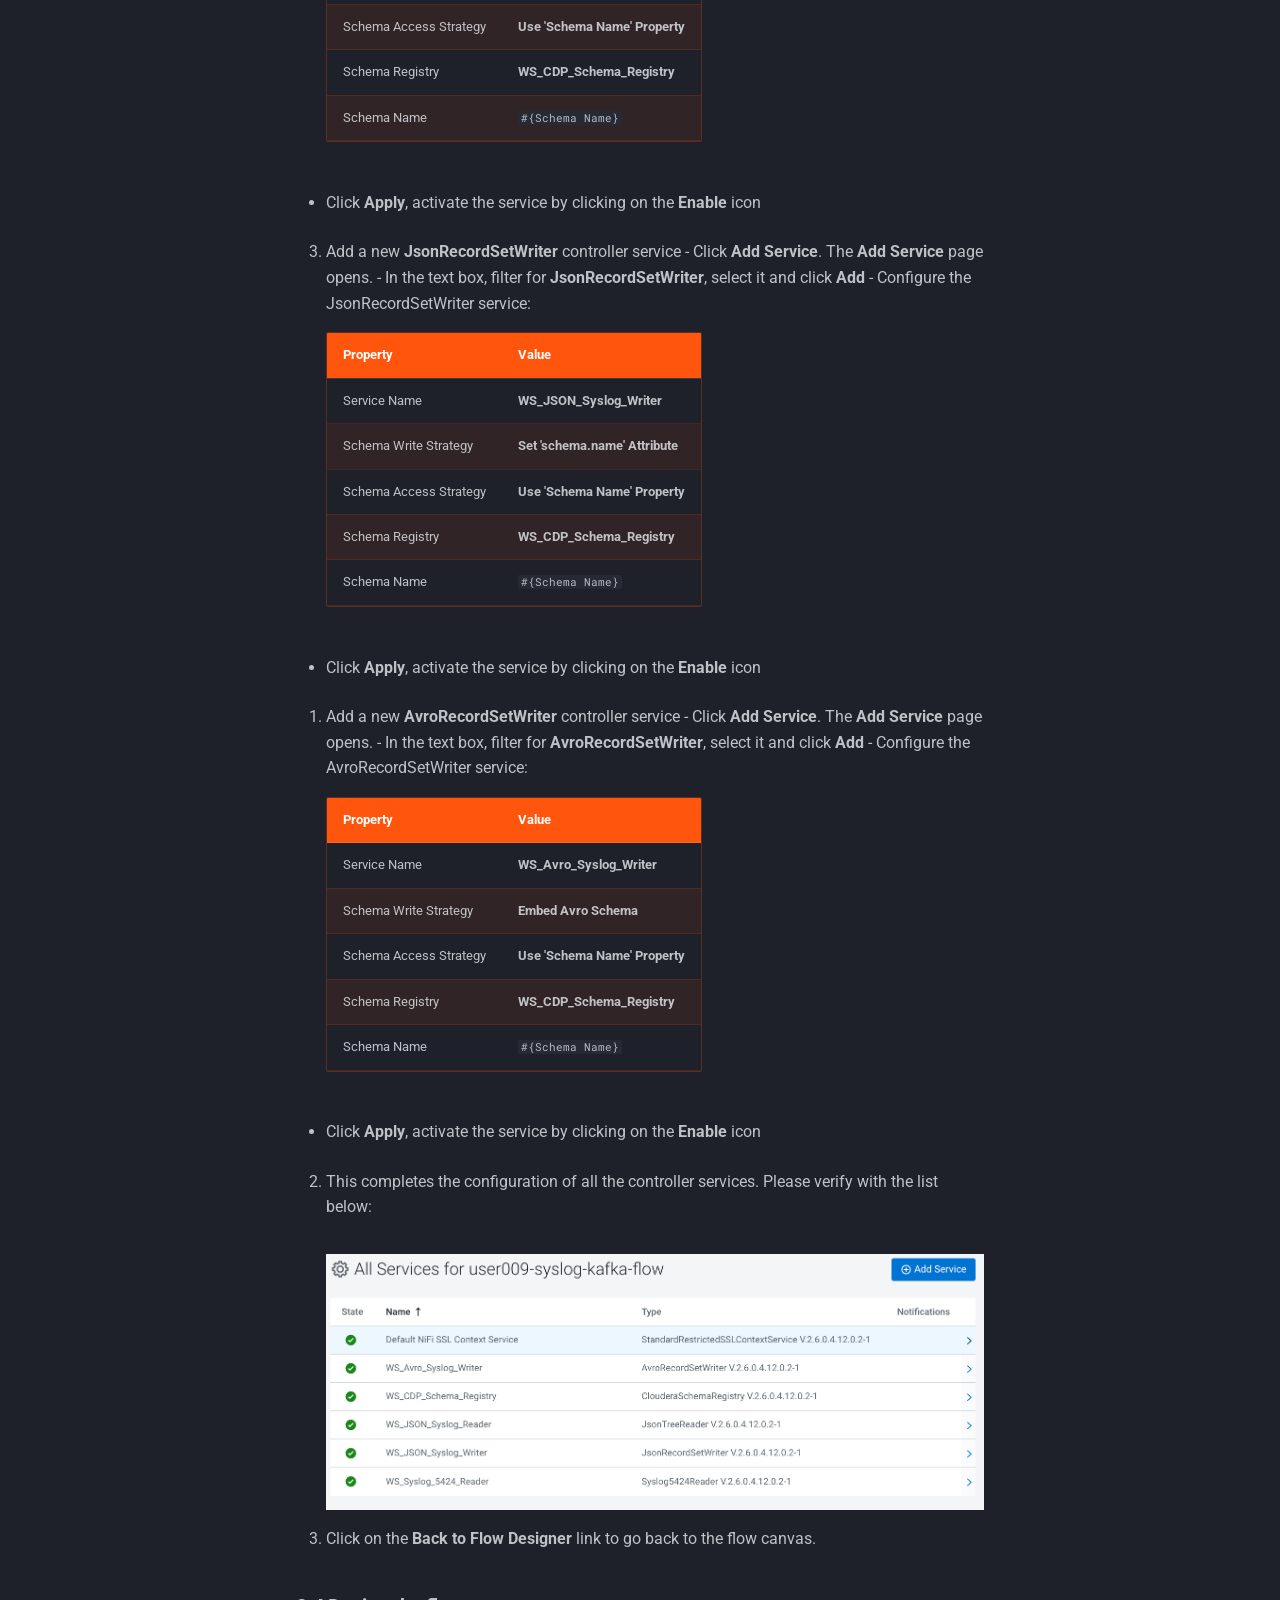
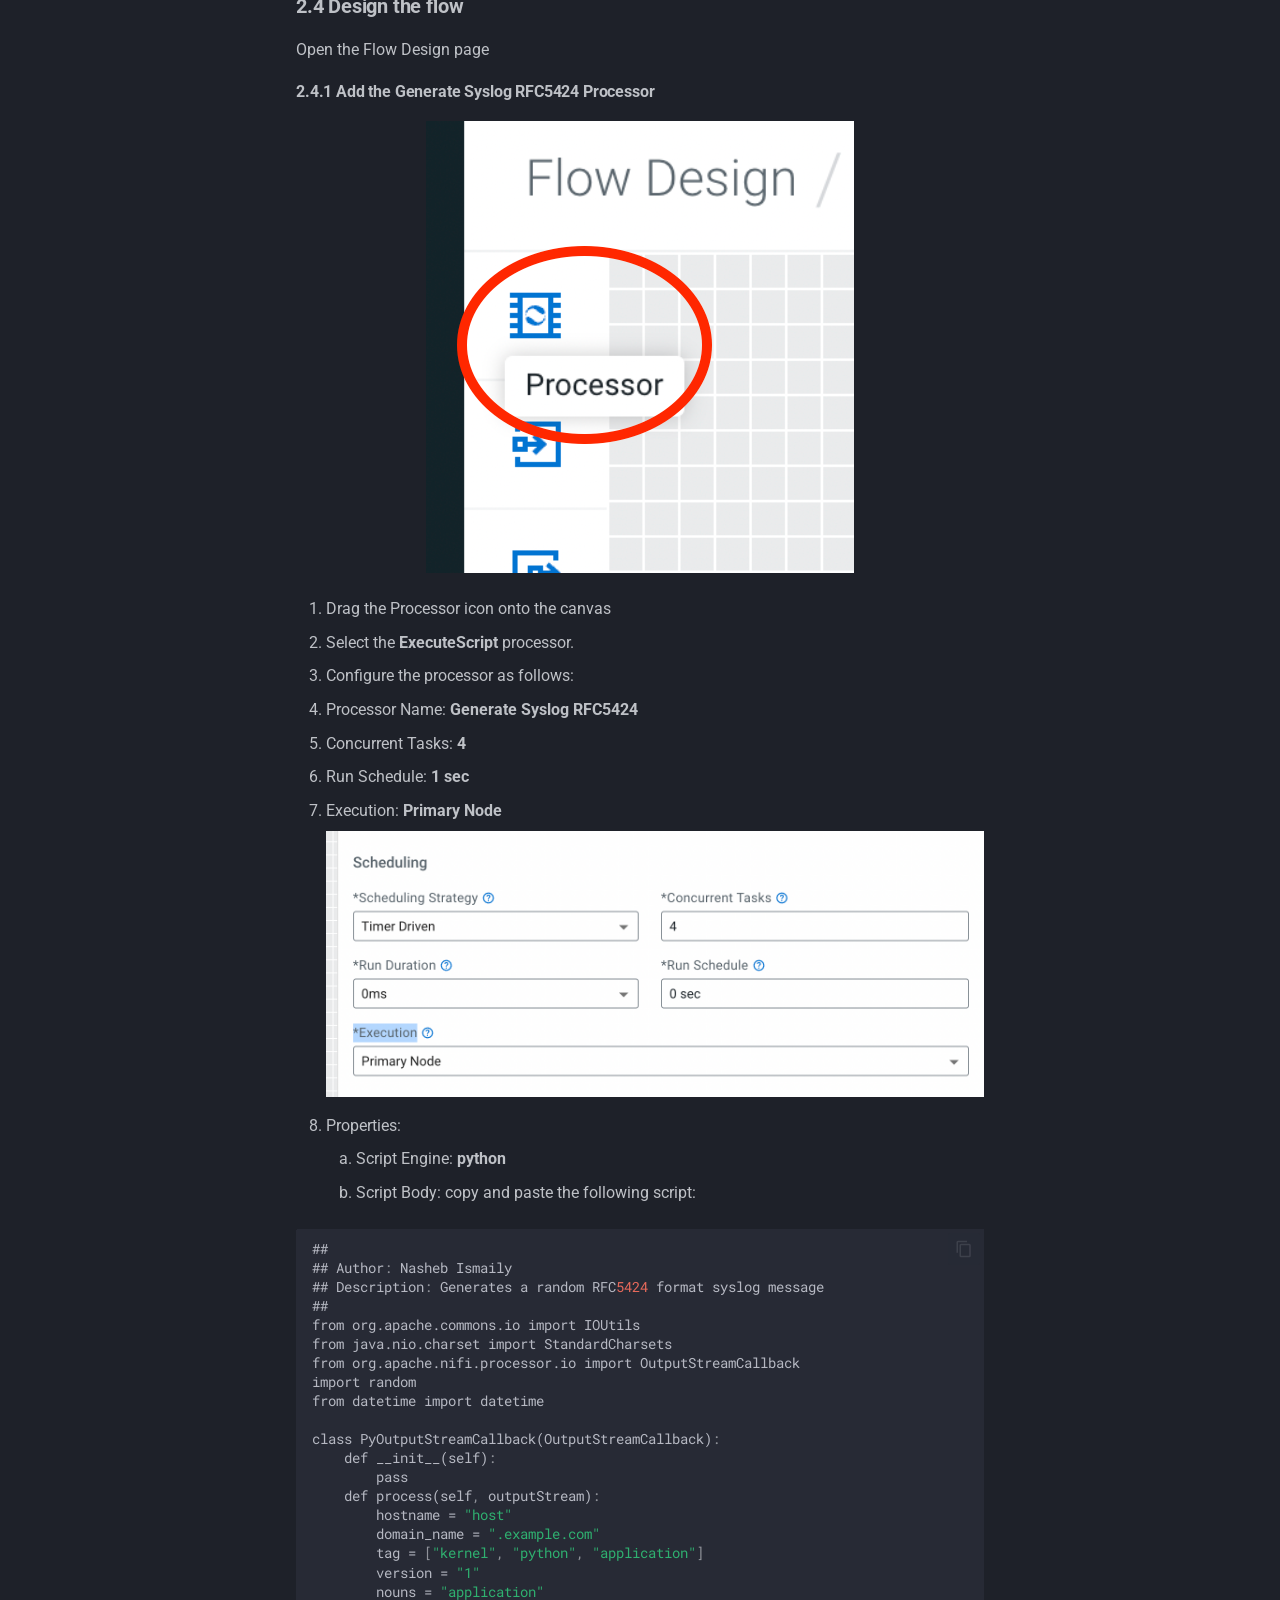
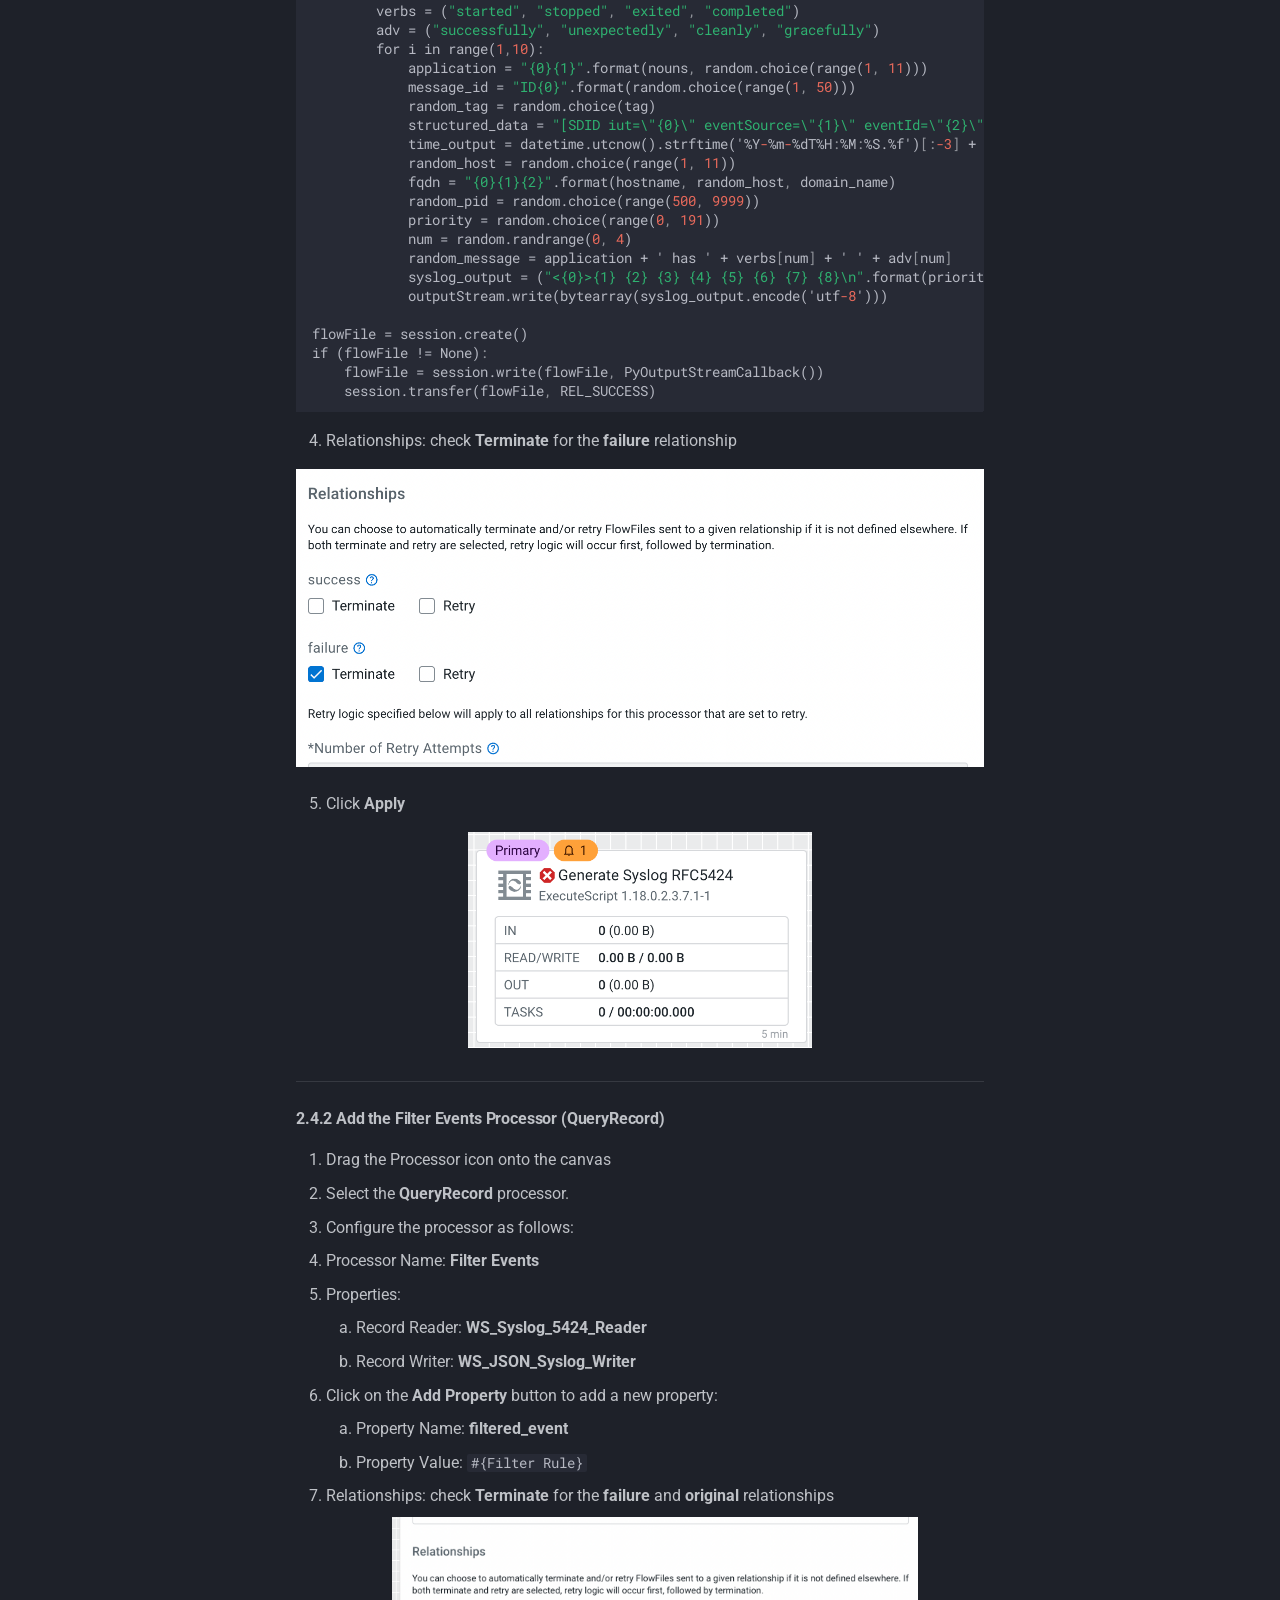
==== commit 11528491: "Removed the user details" ====
--- a/labs/lab1/index.html
+++ b/labs/lab1/index.html
@@ -443,7 +443,7 @@
   <a href="#1-create-a-schema-in-schema-registry" class="md-nav__link">
     <span class="md-ellipsis">
       
-        1. Create a schema in Schema Registry
+        1. Create a schema in Schema Registry - SKIP THIS
       
     </span>
   </a>
@@ -696,7 +696,7 @@
   <a href="#1-create-a-schema-in-schema-registry" class="md-nav__link">
     <span class="md-ellipsis">
       
-        1. Create a schema in Schema Registry
+        1. Create a schema in Schema Registry - SKIP THIS
       
     </span>
   </a>
